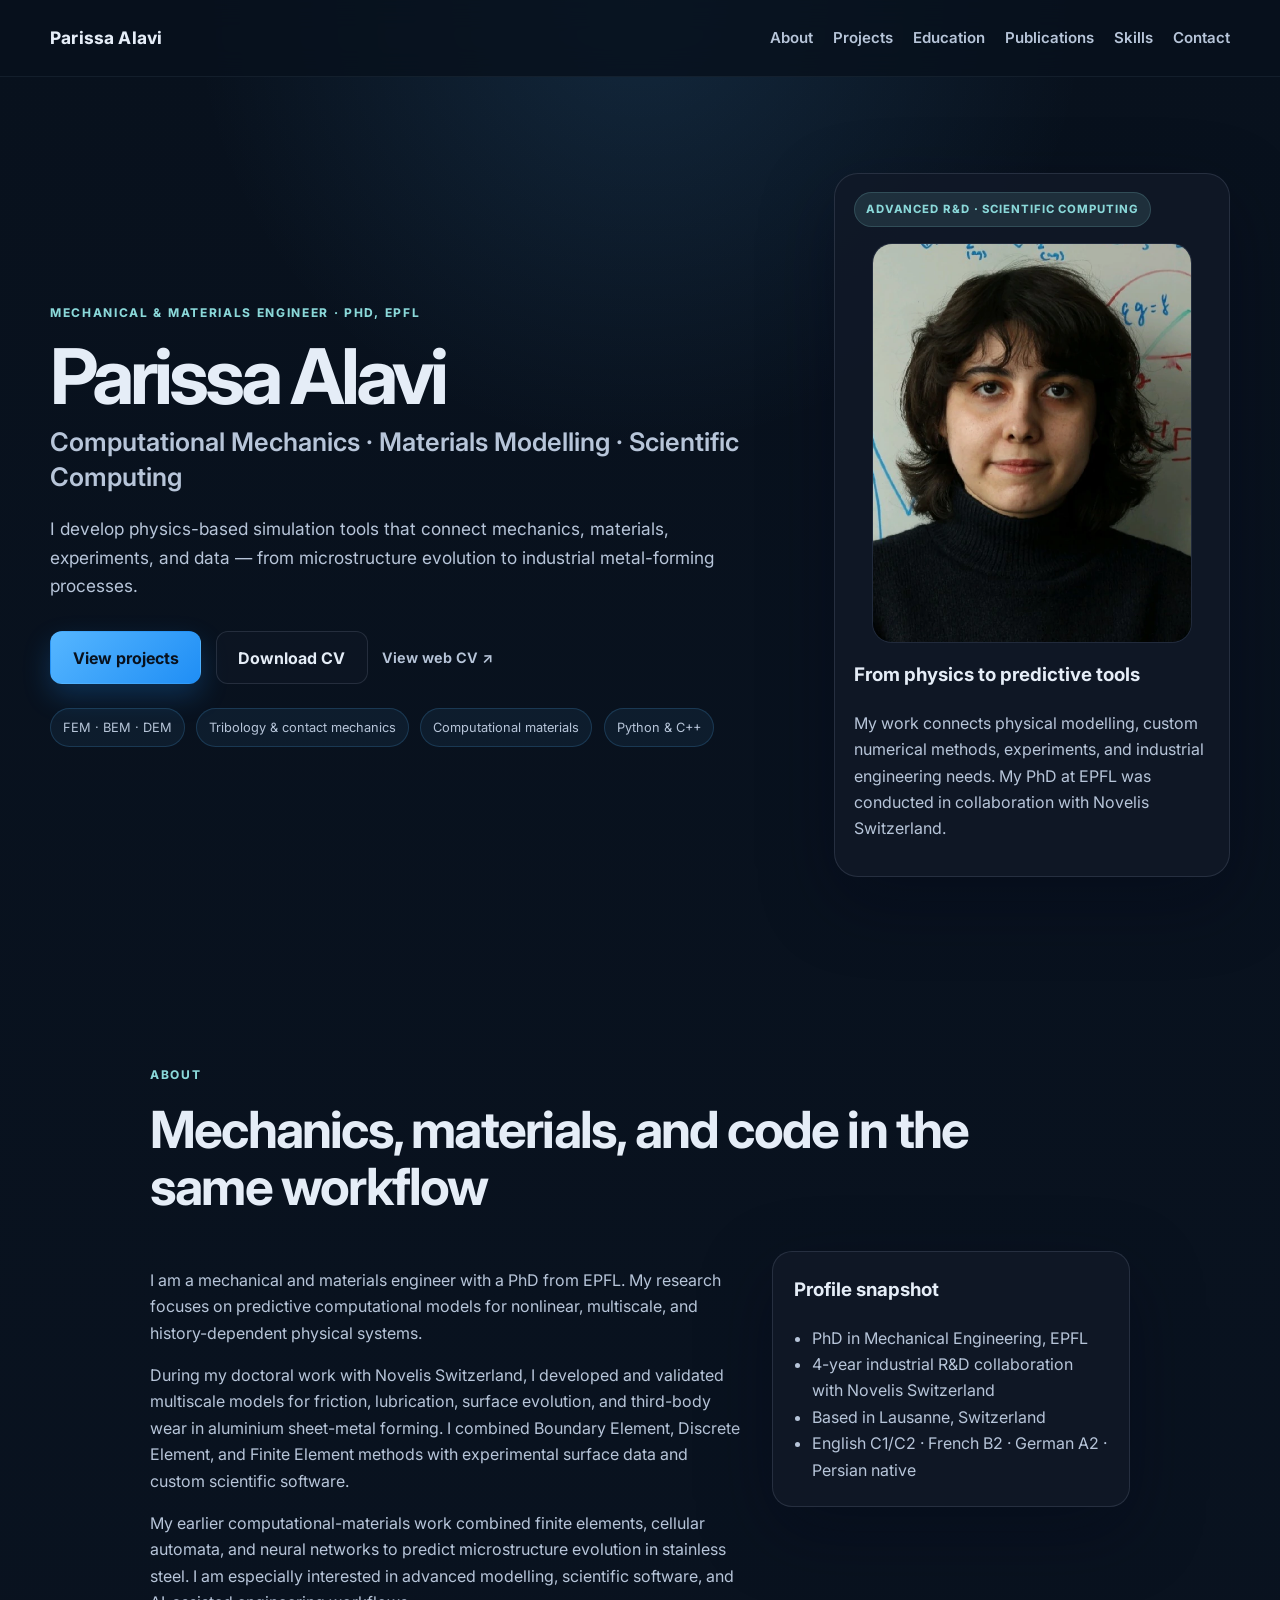
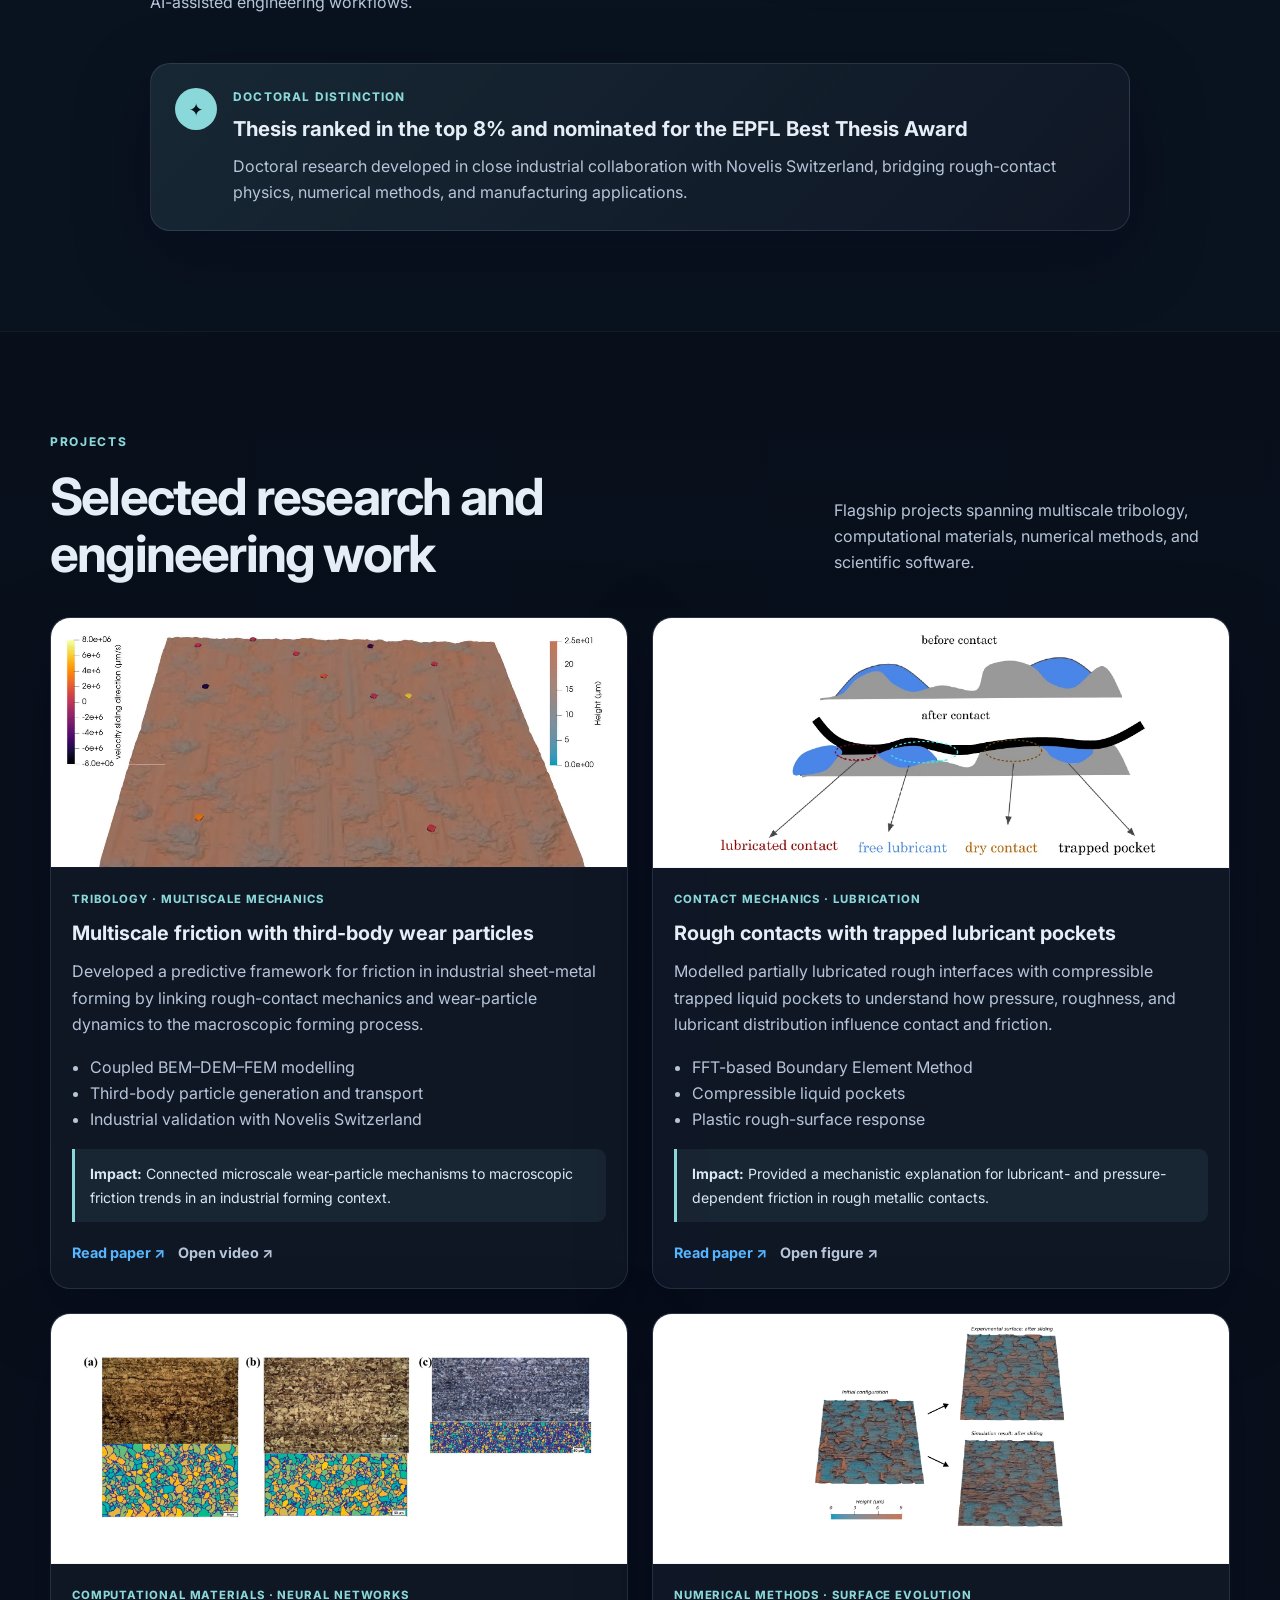
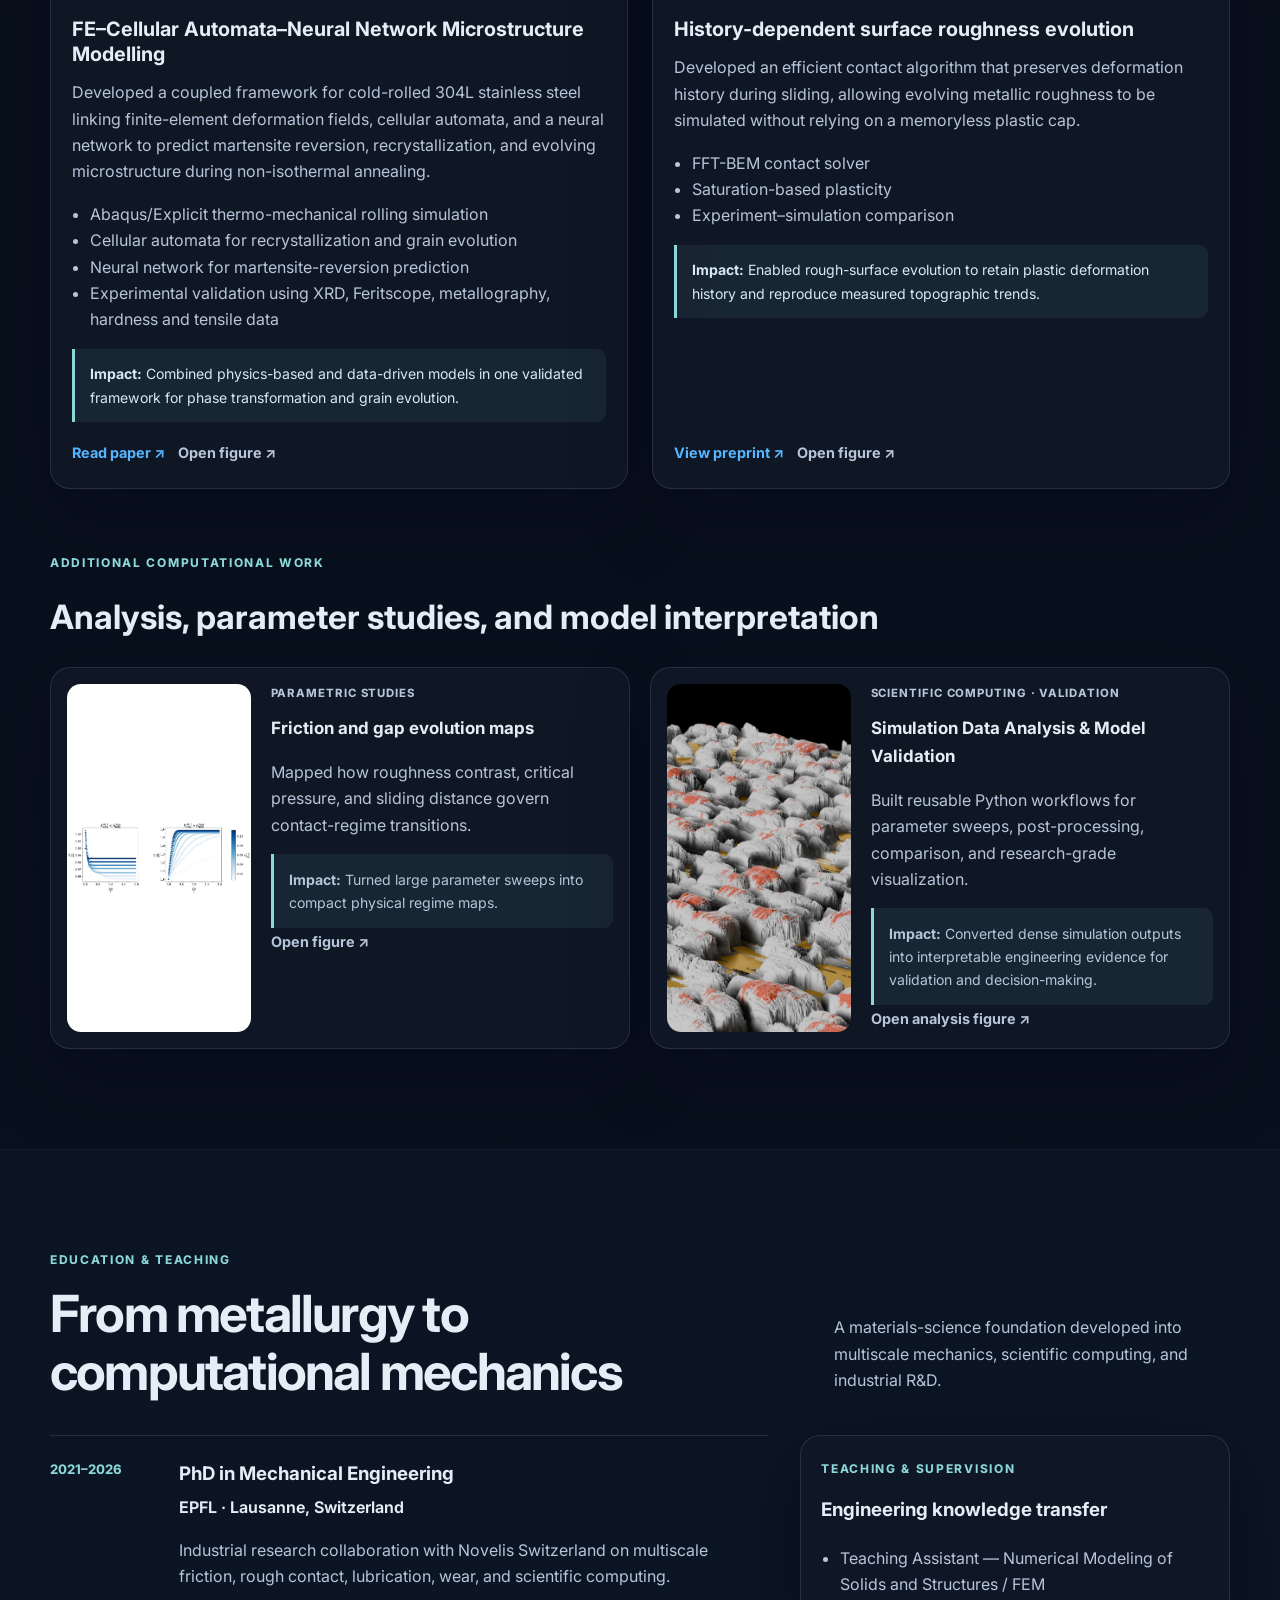
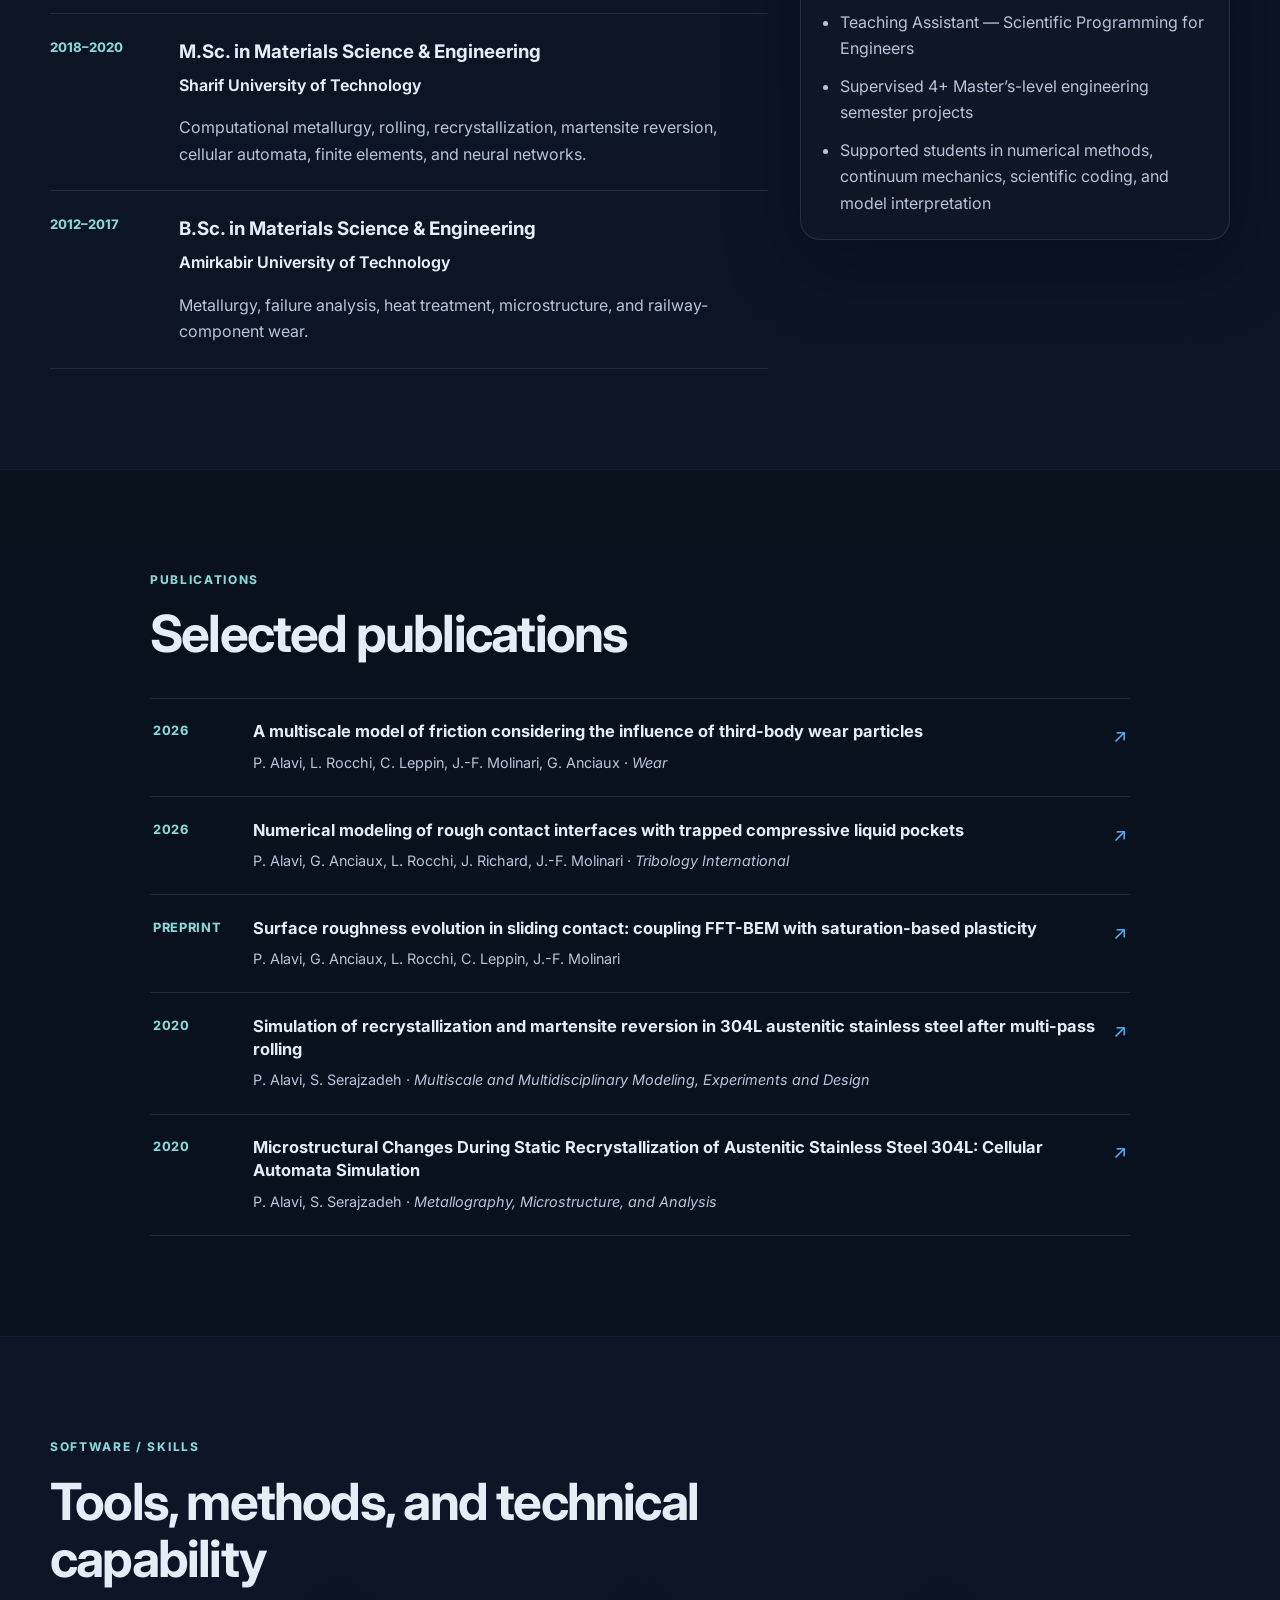
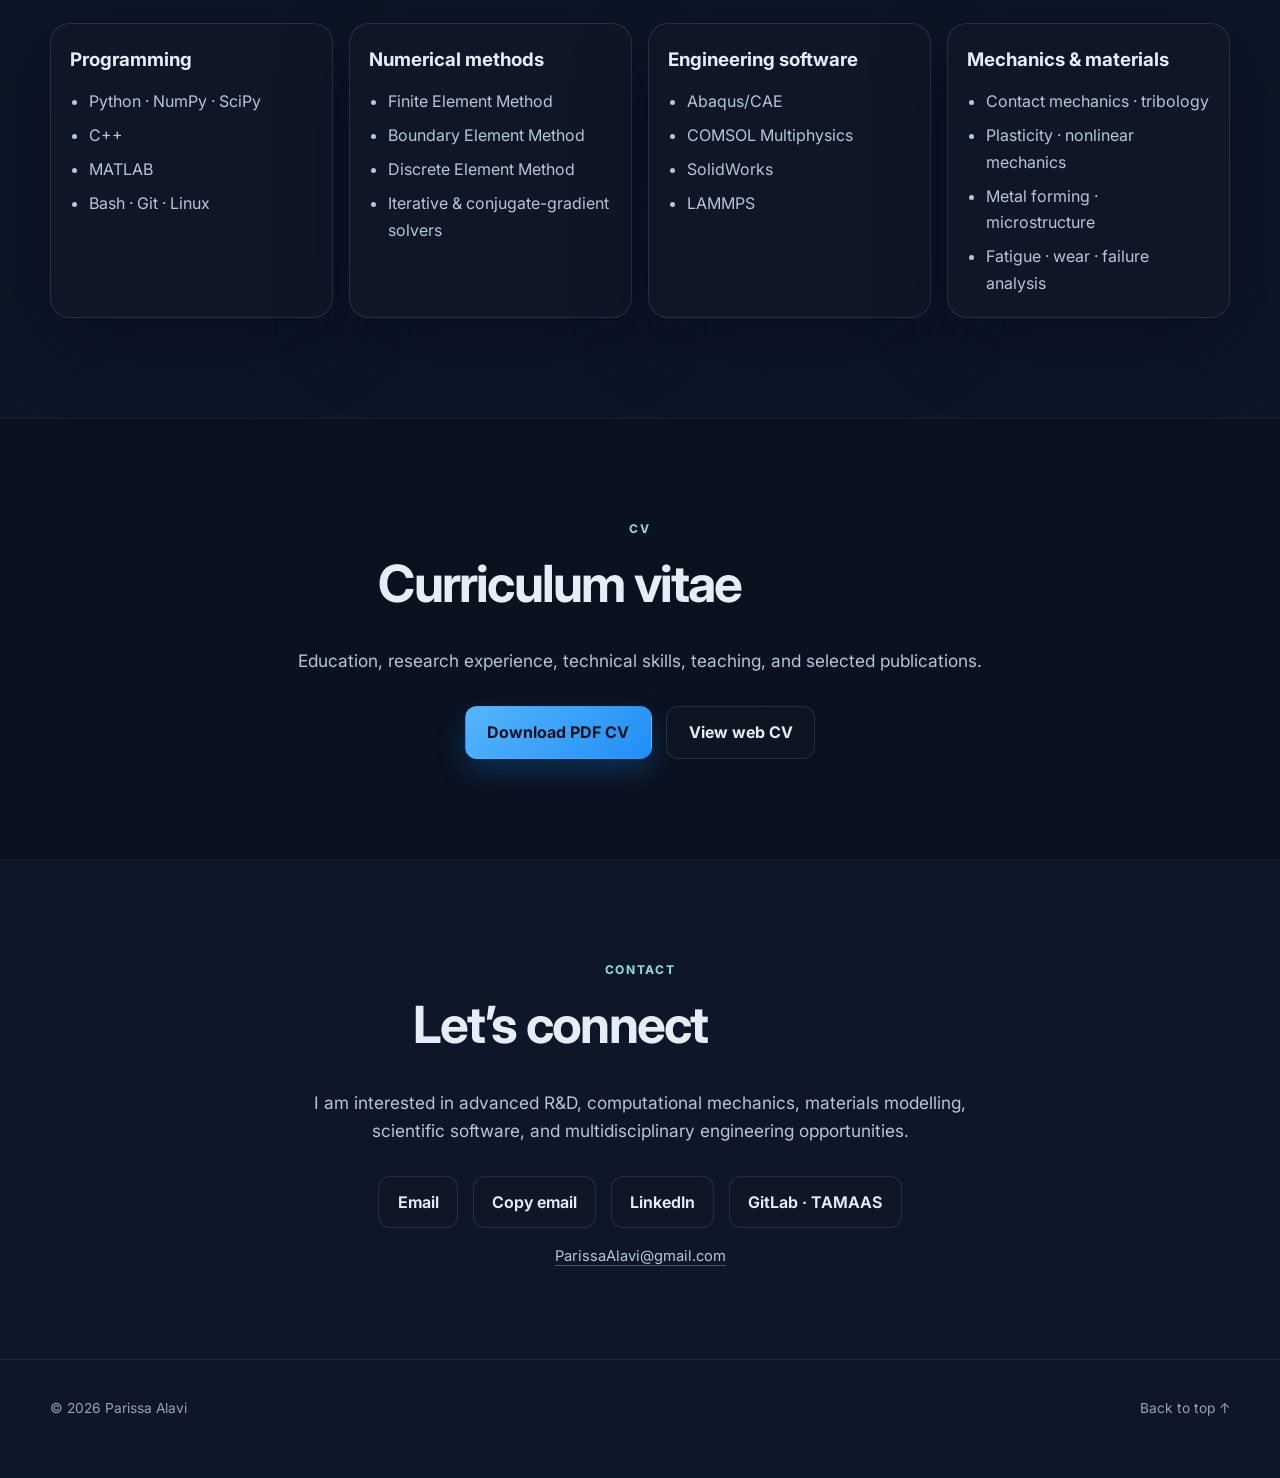
==== index.html @ da23811b "Fix email and update GitLab link" ====
<!DOCTYPE html>
<html lang="en">
  <head>
    <meta charset="UTF-8" />
    <meta name="viewport" content="width=device-width, initial-scale=1.0" />

    <title>Parissa Alavi, PhD | Computational Mechanics & Materials</title>
    <meta
      name="description"
      content="Parissa Alavi, PhD — computational mechanics, materials modelling, tribology, scientific computing, and physics-based R&D."
    />
    <meta name="theme-color" content="#08111d" />
    <link rel="canonical" href="https://parissa-alavi.github.io/" />

    <meta property="og:type" content="website" />
    <meta property="og:title" content="Parissa Alavi, PhD | Computational Mechanics & Materials" />
    <meta
      property="og:description"
      content="Physics-based simulation, multiscale mechanics, computational materials, and scientific software."
    />
    <meta property="og:url" content="https://parissa-alavi.github.io/" />
    <meta property="og:image" content="https://parissa-alavi.github.io/assets/social-preview.jpg" />
    <meta property="og:image:width" content="1200" />
    <meta property="og:image:height" content="630" />
    <meta property="og:image:alt" content="Parissa Alavi, PhD — Computational Mechanics and Materials Modelling" />

    <meta name="twitter:card" content="summary_large_image" />
    <meta name="twitter:title" content="Parissa Alavi, PhD | Computational Mechanics & Materials" />
    <meta
      name="twitter:description"
      content="Physics-based simulation, multiscale mechanics, computational materials, and scientific software."
    />
    <meta name="twitter:image" content="https://parissa-alavi.github.io/assets/social-preview.jpg" />

    <link rel="icon" href="assets/favicon.svg" type="image/svg+xml" />
    <link rel="preconnect" href="https://fonts.googleapis.com" />
    <link rel="preconnect" href="https://fonts.gstatic.com" crossorigin />
    <link
      href="https://fonts.googleapis.com/css2?family=Inter:wght@400;500;600;700;800&display=swap"
      rel="stylesheet"
    />
    <link rel="stylesheet" href="styles.css" />
    <script defer src="script.js"></script>

    <script type="application/ld+json">
    {
      "@context": "https://schema.org",
      "@type": "Person",
      "name": "Parissa Alavi",
      "honorificSuffix": "PhD",
      "url": "https://parissa-alavi.github.io/",
      "sameAs": [
        "https://www.linkedin.com/in/parissa-alavi-0193b795/",
        "https://gitlab.com/parissa_al/tamaas"
      ],
      "jobTitle": "Mechanical & Materials Engineer",
      "alumniOf": {
        "@type": "CollegeOrUniversity",
        "name": "EPFL"
      }
    }
    </script>
  </head>

  <body>
    <a class="skip-link" href="#main-content">Skip to main content</a>

    <header class="site-header">
      <div class="container nav-wrap">
        <a href="#home" class="brand" aria-label="Parissa Alavi homepage">Parissa Alavi</a>

        <button
          class="nav-toggle"
          type="button"
          aria-label="Open navigation"
          aria-expanded="false"
          aria-controls="site-nav"
        >
          <span aria-hidden="true"></span>
          <span aria-hidden="true"></span>
          <span aria-hidden="true"></span>
        </button>

        <nav class="site-nav" id="site-nav" aria-label="Main navigation">
          <a href="#about">About</a>
          <a href="#projects">Projects</a>
          <a href="#experience">Education</a>
          <a href="#publications">Publications</a>
          <a href="#skills">Skills</a>
          <a href="#contact">Contact</a>
        </nav>
      </div>
    </header>

    <main id="main-content">
      <section id="home" class="hero">
        <div class="container hero-grid">
          <div class="hero-copy">
            <p class="eyebrow">Mechanical & Materials Engineer · PhD, EPFL</p>
            <h1>Parissa Alavi</h1>
            <h2>Computational Mechanics · Materials Modelling · Scientific Computing</h2>
            <p class="lead">
              I develop physics-based simulation tools that connect mechanics, materials, experiments,
              and data — from microstructure evolution to industrial metal-forming processes.
            </p>

            <div class="cta-group">
              <a class="button primary" href="#projects">View projects</a>
              <a class="button secondary" href="assets/Parissa_Alavi_CV.pdf" download>Download CV</a>
              <a class="text-action" href="cv.html">View web CV <span aria-hidden="true">↗</span></a>
            </div>

            <ul class="mini-meta" aria-label="Research focus areas">
              <li>FEM · BEM · DEM</li>
              <li>Tribology & contact mechanics</li>
              <li>Computational materials</li>
              <li>Python & C++</li>
            </ul>
          </div>

          <aside class="hero-card" aria-label="Professional profile summary">
            <div class="profile-badge">Advanced R&D · Scientific Computing</div>
            <div class="portrait-frame">
              <img
                src="assets/parissa-portrait.webp"
                alt="Parissa Alavi"
                width="320"
                height="400"
                fetchpriority="high"
              />
            </div>
            <div class="card-content">
              <h3>From physics to predictive tools</h3>
              <p>
                My work connects physical modelling, custom numerical methods, experiments,
                and industrial engineering needs. My PhD at EPFL was conducted in collaboration
                with Novelis Switzerland.
              </p>
            </div>
          </aside>
        </div>
      </section>

      <section id="about" class="section">
        <div class="container narrow">
          <div class="section-heading">
            <p class="eyebrow">About</p>
            <h2>Mechanics, materials, and code in the same workflow</h2>
          </div>

          <div class="about-grid">
            <div class="about-copy">
              <p>
                I am a mechanical and materials engineer with a PhD from EPFL. My research focuses on
                predictive computational models for nonlinear, multiscale, and history-dependent physical systems.
              </p>
              <p>
                During my doctoral work with Novelis Switzerland, I developed and validated multiscale
                models for friction, lubrication, surface evolution, and third-body wear in aluminium
                sheet-metal forming. I combined Boundary Element, Discrete Element, and Finite Element
                methods with experimental surface data and custom scientific software.
              </p>
              <p>
                My earlier computational-materials work combined finite elements, cellular automata,
                and neural networks to predict microstructure evolution in stainless steel. I am especially
                interested in advanced modelling, scientific software, and AI-assisted engineering workflows.
              </p>
            </div>

            <aside class="info-panel">
              <h3>Profile snapshot</h3>
              <ul>
                <li>PhD in Mechanical Engineering, EPFL</li>
                <li>4-year industrial R&D collaboration with Novelis Switzerland</li>
                <li>Based in Lausanne, Switzerland</li>
                <li>English C1/C2 · French B2 · German A2 · Persian native</li>
              </ul>
            </aside>
          </div>

          <div class="achievement-card" aria-label="Doctoral thesis distinction">
            <div class="achievement-icon" aria-hidden="true">✦</div>
            <div>
              <p class="achievement-kicker">Doctoral distinction</p>
              <h3>Thesis ranked in the top 8% and nominated for the EPFL Best Thesis Award</h3>
              <p>
                Doctoral research developed in close industrial collaboration with Novelis Switzerland,
                bridging rough-contact physics, numerical methods, and manufacturing applications.
              </p>
            </div>
          </div>
        </div>
      </section>

      <section id="projects" class="section alt">
        <div class="container">
          <div class="section-heading section-heading-wide">
            <div>
              <p class="eyebrow">Projects</p>
              <h2>Selected research and engineering work</h2>
            </div>
            <p>
              Flagship projects spanning multiscale tribology, computational materials,
              numerical methods, and scientific software.
            </p>
          </div>

          <div class="project-grid">
            <article class="project-card">
              <div class="project-figure figure-video">
                <video
                  class="project-video"
                  autoplay
                  muted
                  loop
                  playsinline
                  controls
                  preload="metadata"
                  poster="assets/wear_particles_poster.webp"
                  aria-label="Third-body wear-particle simulation over a rough surface"
                >
                  <source src="assets/wear_particles_simulation.webm" type="video/webm" />
                  <source src="assets/wear_particles_simulation.mp4" type="video/mp4" />
                  Your browser does not support embedded video.
                </video>
              </div>
              <div class="project-body">
                <div class="project-tag">Tribology · Multiscale Mechanics</div>
                <h3>Multiscale friction with third-body wear particles</h3>
                <p>
                  Developed a predictive framework for friction in industrial sheet-metal forming by
                  linking rough-contact mechanics and wear-particle dynamics to the macroscopic forming process.
                </p>
                <ul>
                  <li>Coupled BEM–DEM–FEM modelling</li>
                  <li>Third-body particle generation and transport</li>
                  <li>Industrial validation with Novelis Switzerland</li>
                </ul>
                <p class="impact"><strong>Impact:</strong> Connected microscale wear-particle mechanisms to macroscopic friction trends in an industrial forming context.</p>
                <div class="project-actions">
                  <a class="project-link" href="https://doi.org/10.1016/j.wear.2026.206719" target="_blank" rel="noopener noreferrer">Read paper <span aria-hidden="true">↗</span></a>
                  <a class="project-link subtle" href="assets/wear_particles_simulation.mp4" target="_blank" rel="noopener noreferrer">Open video <span aria-hidden="true">↗</span></a>
                </div>
              </div>
            </article>

            <article class="project-card">
              <div class="project-figure figure-light">
                <img
                  src="assets/contact_types.webp"
                  alt="Schematic of lubricated contact, free lubricant, dry contact, and trapped lubricant pockets"
                  loading="lazy"
                />
              </div>
              <div class="project-body">
                <div class="project-tag">Contact Mechanics · Lubrication</div>
                <h3>Rough contacts with trapped lubricant pockets</h3>
                <p>
                  Modelled partially lubricated rough interfaces with compressible trapped liquid pockets
                  to understand how pressure, roughness, and lubricant distribution influence contact and friction.
                </p>
                <ul>
                  <li>FFT-based Boundary Element Method</li>
                  <li>Compressible liquid pockets</li>
                  <li>Plastic rough-surface response</li>
                </ul>
                <p class="impact"><strong>Impact:</strong> Provided a mechanistic explanation for lubricant- and pressure-dependent friction in rough metallic contacts.</p>
                <div class="project-actions">
                  <a class="project-link" href="https://doi.org/10.1016/j.triboint.2025.111142" target="_blank" rel="noopener noreferrer">Read paper <span aria-hidden="true">↗</span></a>
                  <a class="project-link subtle" href="assets/Contact_types_kinematic.pdf" target="_blank" rel="noopener noreferrer">Open figure <span aria-hidden="true">↗</span></a>
                </div>
              </div>
            </article>

            <article class="project-card">
              <div class="project-figure figure-light microstructure-figure">
                <img
                  src="assets/microstructure_modeling.webp"
                  alt="Predicted and experimental 304L stainless-steel microstructures after annealing for different rolling conditions"
                  loading="lazy"
                />
              </div>
              <div class="project-body">
                <div class="project-tag">Computational Materials · Neural Networks</div>
                <h3>FE–Cellular Automata–Neural Network Microstructure Modelling</h3>
                <p>
                  Developed a coupled framework for cold-rolled 304L stainless steel linking finite-element
                  deformation fields, cellular automata, and a neural network to predict martensite reversion,
                  recrystallization, and evolving microstructure during non-isothermal annealing.
                </p>
                <ul>
                  <li>Abaqus/Explicit thermo-mechanical rolling simulation</li>
                  <li>Cellular automata for recrystallization and grain evolution</li>
                  <li>Neural network for martensite-reversion prediction</li>
                  <li>Experimental validation using XRD, Feritscope, metallography, hardness and tensile data</li>
                </ul>
                <p class="impact"><strong>Impact:</strong> Combined physics-based and data-driven models in one validated framework for phase transformation and grain evolution.</p>
                <div class="project-actions">
                  <a class="project-link" href="https://doi.org/10.1007/s41939-020-00072-4" target="_blank" rel="noopener noreferrer">Read paper <span aria-hidden="true">↗</span></a>
                  <a class="project-link subtle" href="assets/microstructure_modeling.webp" target="_blank" rel="noopener noreferrer">Open figure <span aria-hidden="true">↗</span></a>
                </div>
              </div>
            </article>

            <article class="project-card">
              <div class="project-figure figure-light">
                <img
                  src="assets/experimental_vs_simulation_surface.webp"
                  alt="Initial rough surface compared with experimental and simulated surfaces after sliding"
                  loading="lazy"
                />
              </div>
              <div class="project-body">
                <div class="project-tag">Numerical Methods · Surface Evolution</div>
                <h3>History-dependent surface roughness evolution</h3>
                <p>
                  Developed an efficient contact algorithm that preserves deformation history during sliding,
                  allowing evolving metallic roughness to be simulated without relying on a memoryless plastic cap.
                </p>
                <ul>
                  <li>FFT-BEM contact solver</li>
                  <li>Saturation-based plasticity</li>
                  <li>Experiment–simulation comparison</li>
                </ul>
                <p class="impact"><strong>Impact:</strong> Enabled rough-surface evolution to retain plastic deformation history and reproduce measured topographic trends.</p>
                <div class="project-actions">
                  <a class="project-link" href="https://papers.ssrn.com/sol3/papers.cfm?abstract_id=5761260" target="_blank" rel="noopener noreferrer">View preprint <span aria-hidden="true">↗</span></a>
                  <a class="project-link subtle" href="assets/comparision_exp_surf.pdf" target="_blank" rel="noopener noreferrer">Open figure <span aria-hidden="true">↗</span></a>
                </div>
              </div>
            </article>
          </div>

          <div class="additional-work">
            <div class="additional-heading">
              <p class="eyebrow">Additional computational work</p>
              <h3>Analysis, parameter studies, and model interpretation</h3>
            </div>

            <div class="compact-project-grid">
              <article class="compact-project">
                <div class="compact-media figure-light">
                  <img
                    src="assets/gap_mu_ke_evolution.webp"
                    alt="Normalized friction evolution under different pressure and roughness conditions"
                    loading="lazy"
                  />
                </div>
                <div>
                  <p class="project-tag">Parametric Studies</p>
                  <h4>Friction and gap evolution maps</h4>
                  <p>Mapped how roughness contrast, critical pressure, and sliding distance govern contact-regime transitions.</p>
                  <p class="impact"><strong>Impact:</strong> Turned large parameter sweeps into compact physical regime maps.</p>
                  <a class="project-link subtle" href="assets/Gap_muKE_evolution_ratio_colorbar.pdf" target="_blank" rel="noopener noreferrer">Open figure <span aria-hidden="true">↗</span></a>
                </div>
              </article>

              <article class="compact-project">
                <div class="compact-media quantitative-media">
                  <img
                    src="assets/surface_contact_3d.webp"
                    alt="Three-dimensional rough-surface contact visualization used for simulation analysis"
                    loading="lazy"
                  />
                </div>
                <div>
                  <p class="project-tag">Scientific Computing · Validation</p>
                  <h4>Simulation Data Analysis & Model Validation</h4>
                  <p>Built reusable Python workflows for parameter sweeps, post-processing, comparison, and research-grade visualization.</p>
                  <p class="impact"><strong>Impact:</strong> Converted dense simulation outputs into interpretable engineering evidence for validation and decision-making.</p>
                  <a class="project-link subtle" href="assets/comp_Def_evolution_logmapped_colorbar.pdf" target="_blank" rel="noopener noreferrer">Open analysis figure <span aria-hidden="true">↗</span></a>
                </div>
              </article>
            </div>
          </div>
        </div>
      </section>

      <section id="experience" class="section">
        <div class="container">
          <div class="section-heading section-heading-wide">
            <div>
              <p class="eyebrow">Education & teaching</p>
              <h2>From metallurgy to computational mechanics</h2>
            </div>
            <p>
              A materials-science foundation developed into multiscale mechanics,
              scientific computing, and industrial R&D.
            </p>
          </div>

          <div class="experience-grid">
            <div class="timeline" aria-label="Education timeline">
              <article class="timeline-item">
                <span class="timeline-date">2021–2026</span>
                <div>
                  <h3>PhD in Mechanical Engineering</h3>
                  <p class="timeline-place">EPFL · Lausanne, Switzerland</p>
                  <p>Industrial research collaboration with Novelis Switzerland on multiscale friction, rough contact, lubrication, wear, and scientific computing.</p>
                </div>
              </article>

              <article class="timeline-item">
                <span class="timeline-date">2018–2020</span>
                <div>
                  <h3>M.Sc. in Materials Science & Engineering</h3>
                  <p class="timeline-place">Sharif University of Technology</p>
                  <p>Computational metallurgy, rolling, recrystallization, martensite reversion, cellular automata, finite elements, and neural networks.</p>
                </div>
              </article>

              <article class="timeline-item">
                <span class="timeline-date">2012–2017</span>
                <div>
                  <h3>B.Sc. in Materials Science & Engineering</h3>
                  <p class="timeline-place">Amirkabir University of Technology</p>
                  <p>Metallurgy, failure analysis, heat treatment, microstructure, and railway-component wear.</p>
                </div>
              </article>
            </div>

            <aside class="teaching-panel">
              <p class="eyebrow">Teaching & supervision</p>
              <h3>Engineering knowledge transfer</h3>
              <ul>
                <li>Teaching Assistant — Numerical Modeling of Solids and Structures / FEM</li>
                <li>Teaching Assistant — Scientific Programming for Engineers</li>
                <li>Supervised 4+ Master’s-level engineering semester projects</li>
                <li>Supported students in numerical methods, continuum mechanics, scientific coding, and model interpretation</li>
              </ul>
            </aside>
          </div>
        </div>
      </section>

      <section id="publications" class="section alt">
        <div class="container narrow">
          <div class="section-heading">
            <p class="eyebrow">Publications</p>
            <h2>Selected publications</h2>
          </div>

          <div class="publication-list">
            <a class="publication-item" href="https://doi.org/10.1016/j.wear.2026.206719" target="_blank" rel="noopener noreferrer">
              <span class="year">2026</span>
              <div>
                <h3>A multiscale model of friction considering the influence of third-body wear particles</h3>
                <p>P. Alavi, L. Rocchi, C. Leppin, J.-F. Molinari, G. Anciaux · <em>Wear</em></p>
              </div>
              <span class="pub-arrow" aria-hidden="true">↗</span>
            </a>

            <a class="publication-item" href="https://doi.org/10.1016/j.triboint.2025.111142" target="_blank" rel="noopener noreferrer">
              <span class="year">2026</span>
              <div>
                <h3>Numerical modeling of rough contact interfaces with trapped compressive liquid pockets</h3>
                <p>P. Alavi, G. Anciaux, L. Rocchi, J. Richard, J.-F. Molinari · <em>Tribology International</em></p>
              </div>
              <span class="pub-arrow" aria-hidden="true">↗</span>
            </a>

            <a class="publication-item" href="https://papers.ssrn.com/sol3/papers.cfm?abstract_id=5761260" target="_blank" rel="noopener noreferrer">
              <span class="year">Preprint</span>
              <div>
                <h3>Surface roughness evolution in sliding contact: coupling FFT-BEM with saturation-based plasticity</h3>
                <p>P. Alavi, G. Anciaux, L. Rocchi, C. Leppin, J.-F. Molinari</p>
              </div>
              <span class="pub-arrow" aria-hidden="true">↗</span>
            </a>

            <a class="publication-item" href="https://doi.org/10.1007/s41939-020-00072-4" target="_blank" rel="noopener noreferrer">
              <span class="year">2020</span>
              <div>
                <h3>Simulation of recrystallization and martensite reversion in 304L austenitic stainless steel after multi-pass rolling</h3>
                <p>P. Alavi, S. Serajzadeh · <em>Multiscale and Multidisciplinary Modeling, Experiments and Design</em></p>
              </div>
              <span class="pub-arrow" aria-hidden="true">↗</span>
            </a>

            <a class="publication-item" href="https://doi.org/10.1007/s13632-020-00623-8" target="_blank" rel="noopener noreferrer">
              <span class="year">2020</span>
              <div>
                <h3>Microstructural Changes During Static Recrystallization of Austenitic Stainless Steel 304L: Cellular Automata Simulation</h3>
                <p>P. Alavi, S. Serajzadeh · <em>Metallography, Microstructure, and Analysis</em></p>
              </div>
              <span class="pub-arrow" aria-hidden="true">↗</span>
            </a>
          </div>
        </div>
      </section>

      <section id="skills" class="section">
        <div class="container">
          <div class="section-heading">
            <p class="eyebrow">Software / Skills</p>
            <h2>Tools, methods, and technical capability</h2>
          </div>

          <div class="skills-grid">
            <article class="skill-panel">
              <h3>Programming</h3>
              <ul>
                <li>Python · NumPy · SciPy</li>
                <li>C++</li>
                <li>MATLAB</li>
                <li>Bash · Git · Linux</li>
              </ul>
            </article>

            <article class="skill-panel">
              <h3>Numerical methods</h3>
              <ul>
                <li>Finite Element Method</li>
                <li>Boundary Element Method</li>
                <li>Discrete Element Method</li>
                <li>Iterative & conjugate-gradient solvers</li>
              </ul>
            </article>

            <article class="skill-panel">
              <h3>Engineering software</h3>
              <ul>
                <li>Abaqus/CAE</li>
                <li>COMSOL Multiphysics</li>
                <li>SolidWorks</li>
                <li>LAMMPS</li>
              </ul>
            </article>

            <article class="skill-panel">
              <h3>Mechanics & materials</h3>
              <ul>
                <li>Contact mechanics · tribology</li>
                <li>Plasticity · nonlinear mechanics</li>
                <li>Metal forming · microstructure</li>
                <li>Fatigue · wear · failure analysis</li>
              </ul>
            </article>
          </div>
        </div>
      </section>

      <section id="cv" class="section cv-section-home alt">
        <div class="container narrow center">
          <div class="section-heading">
            <p class="eyebrow">CV</p>
            <h2>Curriculum vitae</h2>
          </div>
          <p class="lead centered-lead">
            Education, research experience, technical skills, teaching, and selected publications.
          </p>
          <div class="cv-actions">
            <a class="button primary" href="assets/Parissa_Alavi_CV.pdf" download>Download PDF CV</a>
            <a class="button secondary" href="cv.html" target="_blank" rel="noopener noreferrer">View web CV</a>
          </div>
        </div>
      </section>

      <section id="contact" class="section contact-block">
        <div class="container narrow center">
          <div class="section-heading">
            <p class="eyebrow">Contact</p>
            <h2>Let’s connect</h2>
          </div>
          <p class="lead centered-lead">
            I am interested in advanced R&D, computational mechanics, materials modelling,
            scientific software, and multidisciplinary engineering opportunities.
          </p>
          <div class="contact-links">
            <a
              href="https://mail.google.com/mail/?view=cm&fs=1&to=ParissaAlavi@gmail.com"
              target="_blank"
              rel="noopener noreferrer"
              aria-label="Compose an email to Parissa Alavi in Gmail"
            >Email</a>
            <button
              class="contact-link-button"
              id="copy-email"
              type="button"
              data-email="ParissaAlavi@gmail.com"
            >Copy email</button>
            <a href="https://www.linkedin.com/in/parissa-alavi-0193b795/" target="_blank" rel="noopener noreferrer">LinkedIn</a>
            <a href="https://gitlab.com/parissa_al/tamaas" target="_blank" rel="noopener noreferrer">GitLab · TAMAAS</a>
          </div>
          <p class="contact-email-text">
            <a href="https://mail.google.com/mail/?view=cm&fs=1&to=ParissaAlavi@gmail.com" target="_blank" rel="noopener noreferrer">ParissaAlavi@gmail.com</a>
          </p>
        </div>
      </section>
    </main>

    <footer class="site-footer">
      <div class="container footer-wrap">
        <p>© <span id="year"></span> Parissa Alavi</p>
        <a href="#home">Back to top <span aria-hidden="true">↑</span></a>
      </div>
    </footer>
  </body>
</html>
---- styles.css ----
:root {
  --bg: #08111d;
  --bg-soft: #0d1728;
  --panel: #0f172a;
  --panel-2: #111c30;
  --card: rgba(17, 24, 39, 0.88);
  --card-border: rgba(148, 163, 184, 0.18);
  --text: #e5edf7;
  --muted: #b7c5d9;
  --subtle: #94a3b8;
  --primary: #56b6ff;
  --primary-strong: #1f8ef5;
  --accent: #8ad8d9;
  --accent-soft: rgba(138, 216, 217, 0.12);
  --shadow: 0 24px 72px rgba(2, 6, 23, 0.34);
  --radius: 20px;
  --container: min(1180px, calc(100% - 32px));
}

*,
*::before,
*::after {
  box-sizing: border-box;
}

html {
  scroll-behavior: smooth;
  scroll-padding-top: 92px;
}

body {
  margin: 0;
  font-family: "Inter", system-ui, -apple-system, BlinkMacSystemFont, "Segoe UI", sans-serif;
  line-height: 1.65;
  color: var(--text);
  background:
    radial-gradient(circle at 50% 0%, rgba(86, 182, 255, 0.14), transparent 28rem),
    linear-gradient(180deg, var(--bg) 0%, var(--bg-soft) 100%);
  -webkit-font-smoothing: antialiased;
  text-rendering: optimizeLegibility;
}

body.nav-open {
  overflow: hidden;
}

a {
  color: inherit;
  text-decoration: none;
}

img,
video {
  max-width: 100%;
}

button,
a {
  -webkit-tap-highlight-color: transparent;
}

:focus-visible {
  outline: 3px solid var(--accent);
  outline-offset: 4px;
  border-radius: 4px;
}

::selection {
  color: #08111d;
  background: var(--accent);
}

.container {
  width: var(--container);
  margin-inline: auto;
}

.narrow {
  max-width: 980px;
}

.center {
  text-align: center;
}

.skip-link {
  position: fixed;
  top: 12px;
  left: 12px;
  z-index: 9999;
  padding: 10px 14px;
  color: #08111d;
  background: var(--accent);
  border-radius: 10px;
  font-weight: 700;
  transform: translateY(-150%);
  transition: transform 0.18s ease;
}

.skip-link:focus {
  transform: translateY(0);
}

.site-header {
  position: sticky;
  top: 0;
  z-index: 1000;
  border-bottom: 1px solid rgba(148, 163, 184, 0.09);
  background: rgba(8, 17, 29, 0.84);
  backdrop-filter: blur(14px);
}

.nav-wrap {
  display: flex;
  min-height: 76px;
  align-items: center;
  justify-content: space-between;
  gap: 28px;
}

.brand {
  font-size: 1.08rem;
  font-weight: 750;
  letter-spacing: 0.01em;
}

.site-nav {
  display: flex;
  align-items: center;
  gap: 1.25rem;
}

.site-nav a {
  color: var(--muted);
  font-size: 0.94rem;
  font-weight: 600;
  transition: color 0.2s ease;
}

.site-nav a:hover {
  color: var(--text);
}

.nav-toggle {
  display: none;
  width: 44px;
  height: 44px;
  padding: 10px;
  border: 0;
  background: transparent;
  cursor: pointer;
}

.nav-toggle span {
  display: block;
  width: 24px;
  height: 2px;
  margin: 5px auto;
  background: var(--text);
  border-radius: 2px;
  transition: transform 0.2s ease, opacity 0.2s ease;
}

.hero {
  padding: 96px 0 88px;
}

.hero-grid {
  display: grid;
  grid-template-columns: minmax(0, 1.35fr) minmax(320px, 0.75fr);
  gap: clamp(34px, 6vw, 72px);
  align-items: center;
}

.eyebrow {
  margin: 0 0 1rem;
  color: var(--accent);
  font-size: 0.75rem;
  font-weight: 750;
  letter-spacing: 0.14em;
  text-transform: uppercase;
}

.hero-copy h1 {
  margin: 0 0 0.7rem;
  font-size: clamp(3rem, 6vw, 5.4rem);
  line-height: 0.98;
  letter-spacing: -0.055em;
}

.hero-copy h2 {
  margin: 0 0 1.3rem;
  max-width: 780px;
  color: var(--muted);
  font-size: clamp(1.15rem, 2vw, 1.85rem);
  line-height: 1.35;
  font-weight: 600;
}

.lead {
  max-width: 66ch;
  margin-bottom: 1.9rem;
  color: var(--muted);
  font-size: 1.08rem;
}

.centered-lead {
  margin-inline: auto;
}

.cta-group,
.cv-actions {
  display: flex;
  flex-wrap: wrap;
  align-items: center;
  gap: 0.9rem;
  margin-bottom: 1.5rem;
}

.button {
  display: inline-flex;
  min-height: 48px;
  align-items: center;
  justify-content: center;
  padding: 0.78rem 1.35rem;
  border: 1px solid transparent;
  border-radius: 12px;
  font-weight: 700;
  transition: transform 0.18s ease, box-shadow 0.18s ease, border-color 0.18s ease, background 0.18s ease;
}

.button:hover {
  transform: translateY(-2px);
}

.button.primary {
  color: #08111d;
  background: linear-gradient(135deg, var(--primary), var(--primary-strong));
  box-shadow: 0 12px 28px rgba(31, 142, 245, 0.24);
}

.button.secondary {
  color: var(--text);
  background: rgba(17, 24, 39, 0.5);
  border-color: var(--card-border);
}

.text-action {
  color: var(--muted);
  font-size: 0.9rem;
  font-weight: 650;
}

.text-action:hover {
  color: var(--text);
}

.mini-meta {
  display: flex;
  flex-wrap: wrap;
  gap: 0.7rem;
  margin: 0;
  padding: 0;
  list-style: none;
}

.mini-meta li {
  padding: 0.48rem 0.75rem;
  color: var(--muted);
  background: rgba(86, 182, 255, 0.07);
  border: 1px solid rgba(86, 182, 255, 0.18);
  border-radius: 999px;
  font-size: 0.8rem;
}

.hero-card,
.info-panel,
.teaching-panel,
.skill-panel,
.project-card,
.compact-project,
.achievement-card {
  background: var(--card);
  border: 1px solid var(--card-border);
  box-shadow: var(--shadow);
}

.hero-card {
  padding: 1.15rem;
  border-radius: 24px;
}

.profile-badge {
  display: inline-flex;
  margin-bottom: 1rem;
  padding: 0.42rem 0.7rem;
  color: var(--accent);
  background: var(--accent-soft);
  border: 1px solid rgba(138, 216, 217, 0.18);
  border-radius: 999px;
  font-size: 0.71rem;
  font-weight: 750;
  letter-spacing: 0.08em;
  text-transform: uppercase;
}

.portrait-frame {
  width: min(100%, 320px);
  aspect-ratio: 4 / 5;
  margin: 0 auto 1.1rem;
  overflow: hidden;
  background: #0b1322;
  border: 1px solid rgba(148, 163, 184, 0.16);
  border-radius: 20px;
}

.portrait-frame img {
  display: block;
  width: 100%;
  height: 100%;
  object-fit: cover;
}

.card-content h3,
.skill-panel h3,
.info-panel h3,
.teaching-panel h3,
.timeline-item h3 {
  margin-top: 0;
}

.card-content p,
.about-copy p,
.info-panel li,
.teaching-panel li,
.timeline-item p,
.skill-panel li,
.compact-project p {
  color: var(--muted);
}

.section {
  padding: 100px 0;
}

.section.alt {
  background: rgba(8, 14, 25, 0.54);
  border-top: 1px solid rgba(148, 163, 184, 0.08);
  border-bottom: 1px solid rgba(148, 163, 184, 0.08);
}

.section-heading {
  margin-bottom: 2.2rem;
}

.section-heading h2 {
  max-width: 820px;
  margin: 0;
  font-size: clamp(2rem, 4vw, 3.2rem);
  line-height: 1.12;
  letter-spacing: -0.035em;
}

.section-heading-wide {
  display: grid;
  grid-template-columns: minmax(0, 1.3fr) minmax(260px, 0.7fr);
  gap: 48px;
  align-items: end;
}

.section-heading-wide > p {
  margin: 0 0 0.4rem;
  color: var(--muted);
}

.about-grid {
  display: grid;
  grid-template-columns: 1.25fr 0.75fr;
  gap: 1.6rem;
  align-items: start;
}

.info-panel,
.teaching-panel {
  padding: 1.45rem 1.3rem;
  border-radius: var(--radius);
}

.info-panel ul,
.teaching-panel ul,
.skill-panel ul,
.project-body ul {
  margin: 0;
  padding-left: 1.15rem;
}

.achievement-card {
  display: grid;
  grid-template-columns: auto 1fr;
  gap: 1rem;
  align-items: start;
  margin-top: 2rem;
  padding: 1.5rem;
  border-radius: var(--radius);
  background:
    linear-gradient(135deg, rgba(138, 216, 217, 0.11), rgba(17, 24, 39, 0.84));
}

.achievement-icon {
  display: grid;
  width: 42px;
  height: 42px;
  place-items: center;
  color: #08111d;
  background: var(--accent);
  border-radius: 50%;
  font-size: 1.1rem;
}

.achievement-kicker {
  margin: 0 0 0.25rem;
  color: var(--accent);
  font-size: 0.74rem;
  font-weight: 750;
  letter-spacing: 0.1em;
  text-transform: uppercase;
}

.achievement-card h3 {
  margin: 0 0 0.45rem;
  font-size: 1.28rem;
}

.achievement-card p:last-child {
  margin: 0;
  color: var(--muted);
}

.project-grid {
  display: grid;
  grid-template-columns: repeat(2, minmax(0, 1fr));
  gap: 1.5rem;
}

.project-card {
  display: flex;
  min-width: 0;
  overflow: hidden;
  flex-direction: column;
  border-radius: var(--radius);
  transition: transform 0.2s ease, border-color 0.2s ease;
}

.project-card:hover {
  transform: translateY(-3px);
  border-color: rgba(138, 216, 217, 0.32);
}

.project-figure {
  position: relative;
  height: 250px;
  display: flex;
  align-items: center;
  justify-content: center;
  overflow: hidden;
  border-bottom: 1px solid rgba(148, 163, 184, 0.12);
}

.figure-light {
  background: #fff;
}

.figure-video {
  background: #020617;
}

.project-figure img,
.project-figure video {
  display: block;
  width: 100%;
  height: 100%;
}

.project-figure img {
  object-fit: contain;
  padding: 7px;
}

.project-figure video {
  object-fit: cover;
  background: #020617;
}

.microstructure-figure img {
  object-fit: contain;
  padding: 2px;
  transform: scale(0.94);
  transform-origin: center;
}

.project-body {
  display: flex;
  flex: 1;
  flex-direction: column;
  padding: 1.35rem 1.3rem 1.5rem;
}

.project-tag {
  margin: 0 0 0.75rem;
  color: var(--accent);
  font-size: 0.71rem;
  font-weight: 750;
  letter-spacing: 0.08em;
  text-transform: uppercase;
}

.project-body h3 {
  margin: 0 0 0.8rem;
  font-size: 1.24rem;
  line-height: 1.25;
}

.project-body > p:not(.impact) {
  margin-top: 0;
  color: var(--muted);
}

.project-body li {
  color: var(--muted);
}

.impact {
  margin: 1rem 0 0;
  padding: 0.85rem 0.95rem;
  color: #d9e8f6;
  background: rgba(138, 216, 217, 0.07);
  border-left: 3px solid var(--accent);
  border-radius: 0 9px 9px 0;
  font-size: 0.88rem;
}

.project-actions {
  display: flex;
  flex-wrap: wrap;
  gap: 0.85rem;
  margin-top: auto;
  padding-top: 1.15rem;
}

.project-link {
  color: var(--primary);
  font-size: 0.9rem;
  font-weight: 700;
}

.project-link:hover {
  color: #8fd2ff;
}

.project-link.subtle {
  color: var(--muted);
}

.project-link.subtle:hover {
  color: var(--text);
}

.additional-work {
  margin-top: 4rem;
}

.additional-heading {
  margin-bottom: 1.4rem;
}

.additional-heading h3 {
  margin: 0;
  font-size: clamp(1.55rem, 3vw, 2.1rem);
}

.compact-project-grid {
  display: grid;
  grid-template-columns: repeat(2, minmax(0, 1fr));
  gap: 1.25rem;
}

.compact-project {
  display: grid;
  grid-template-columns: minmax(160px, 0.7fr) minmax(0, 1.3fr);
  gap: 1.2rem;
  padding: 1rem;
  border-radius: var(--radius);
}

.compact-media {
  min-height: 220px;
  overflow: hidden;
  border-radius: 14px;
}

.compact-media img {
  width: 100%;
  height: 100%;
  object-fit: contain;
}

.quantitative-media {
  background: #000;
}

.quantitative-media img {
  object-fit: cover;
  transform: scale(1.18);
  transform-origin: center;
}

.compact-project h4 {
  margin: 0 0 0.55rem;
  font-size: 1.06rem;
}

.compact-project .impact {
  margin-top: 0.8rem;
}

.experience-grid {
  display: grid;
  grid-template-columns: minmax(0, 1.25fr) minmax(300px, 0.75fr);
  gap: 2rem;
  align-items: start;
}

.timeline {
  border-top: 1px solid var(--card-border);
}

.timeline-item {
  display: grid;
  grid-template-columns: 110px 1fr;
  gap: 1.2rem;
  padding: 1.45rem 0;
  border-bottom: 1px solid var(--card-border);
}

.timeline-date {
  color: var(--accent);
  font-size: 0.82rem;
  font-weight: 750;
}

.timeline-item h3 {
  margin-bottom: 0.25rem;
}

.timeline-place {
  margin: 0 0 0.45rem;
  color: var(--text) !important;
  font-weight: 650;
}

.timeline-item p:last-child {
  margin-bottom: 0;
}

.teaching-panel {
  position: sticky;
  top: 100px;
}

.teaching-panel ul {
  display: grid;
  gap: 0.7rem;
}

.publication-list {
  border-top: 1px solid var(--card-border);
}

.publication-item {
  display: grid;
  grid-template-columns: 84px minmax(0, 1fr) auto;
  gap: 1rem;
  align-items: start;
  padding: 1.35rem 0.2rem;
  border-bottom: 1px solid var(--card-border);
  transition: padding 0.18s ease, background 0.18s ease;
}

.publication-item:hover {
  padding-inline: 0.8rem;
  background: rgba(255, 255, 255, 0.025);
}

.year {
  color: var(--accent);
  font-size: 0.8rem;
  font-weight: 750;
  letter-spacing: 0.05em;
  text-transform: uppercase;
}

.publication-item h3 {
  margin: 0 0 0.45rem;
  font-size: 1.03rem;
  line-height: 1.4;
}

.publication-item p {
  margin: 0;
  color: var(--muted);
  font-size: 0.9rem;
}

.pub-arrow {
  color: var(--primary);
  font-size: 1.15rem;
}

.skills-grid {
  display: grid;
  grid-template-columns: repeat(4, minmax(0, 1fr));
  gap: 1rem;
}

.skill-panel {
  padding: 1.3rem 1.2rem;
  border-radius: var(--radius);
}

.skill-panel h3 {
  margin-bottom: 0.8rem;
}

.skill-panel ul {
  display: grid;
  gap: 0.48rem;
}

.cv-section-home .cv-actions {
  justify-content: center;
  margin-bottom: 0;
}

.contact-block {
  padding-bottom: 90px;
}

.contact-links {
  display: flex;
  justify-content: center;
  flex-wrap: wrap;
  gap: 0.9rem;
}

.contact-links a {
  display: inline-flex;
  min-height: 52px;
  align-items: center;
  justify-content: center;
  padding: 0.75rem 1.15rem;
  color: var(--text);
  background: var(--card);
  border: 1px solid var(--card-border);
  border-radius: 12px;
  font-weight: 650;
  transition: transform 0.18s ease, border-color 0.18s ease;
}

.contact-links a:hover {
  transform: translateY(-2px);
  border-color: rgba(138, 216, 217, 0.35);
}

.site-footer {
  padding: 24px 0 44px;
  color: var(--subtle);
  border-top: 1px solid rgba(148, 163, 184, 0.1);
}

.footer-wrap {
  display: flex;
  justify-content: space-between;
  align-items: center;
  gap: 1rem;
  font-size: 0.86rem;
}

.footer-wrap a:hover {
  color: var(--text);
}

@media (max-width: 1020px) {
  .skills-grid {
    grid-template-columns: repeat(2, minmax(0, 1fr));
  }

  .compact-project {
    grid-template-columns: 1fr;
  }

  .compact-media {
    height: 230px;
  }
}

@media (max-width: 900px) {
  .hero-grid,
  .about-grid,
  .experience-grid,
  .section-heading-wide,
  .project-grid,
  .compact-project-grid {
    grid-template-columns: 1fr;
  }

  .hero {
    padding-top: 72px;
  }

  .hero-card {
    max-width: 600px;
  }

  .section-heading-wide {
    gap: 1rem;
  }

  .teaching-panel {
    position: static;
  }

  .project-figure {
    height: 300px;
  }

  .nav-toggle {
    position: relative;
    z-index: 1002;
    display: block;
  }

  .site-nav {
    position: fixed;
    inset: 76px 16px auto 16px;
    z-index: 1001;
    display: none;
    flex-direction: column;
    align-items: stretch;
    gap: 0;
    padding: 0.7rem;
    background: rgba(11, 16, 32, 0.98);
    border: 1px solid var(--card-border);
    border-radius: 14px;
    box-shadow: var(--shadow);
  }

  .site-nav.open {
    display: flex;
  }

  .site-nav a {
    padding: 0.9rem 0.8rem;
    border-radius: 8px;
  }

  .site-nav a:hover {
    background: rgba(255, 255, 255, 0.04);
  }

  .nav-toggle[aria-expanded="true"] span:nth-child(1) {
    transform: translateY(7px) rotate(45deg);
  }

  .nav-toggle[aria-expanded="true"] span:nth-child(2) {
    opacity: 0;
  }

  .nav-toggle[aria-expanded="true"] span:nth-child(3) {
    transform: translateY(-7px) rotate(-45deg);
  }
}

@media (max-width: 640px) {
  .section {
    padding: 72px 0;
  }

  .hero-copy h1 {
    font-size: clamp(2.75rem, 15vw, 4rem);
  }

  .cta-group .button {
    width: 100%;
  }

  .text-action {
    width: 100%;
    text-align: center;
  }

  .project-figure {
    height: 230px;
  }

  .microstructure-figure {
    height: 190px;
  }

  .achievement-card {
    grid-template-columns: 1fr;
  }

  .timeline-item {
    grid-template-columns: 1fr;
    gap: 0.35rem;
  }

  .skills-grid {
    grid-template-columns: 1fr;
  }

  .publication-item {
    grid-template-columns: 1fr auto;
  }

  .publication-item .year {
    grid-column: 1;
  }

  .publication-item > div {
    grid-column: 1;
  }

  .pub-arrow {
    grid-column: 2;
    grid-row: 1 / 3;
  }

  .footer-wrap {
    align-items: flex-start;
    flex-direction: column;
  }
}

@media (prefers-reduced-motion: reduce) {
  html {
    scroll-behavior: auto;
  }

  *,
  *::before,
  *::after {
    scroll-behavior: auto !important;
    animation-duration: 0.001ms !important;
    animation-iteration-count: 1 !important;
    transition-duration: 0.001ms !important;
  }
}


.contact-link-button {
  display: inline-flex;
  min-height: 52px;
  align-items: center;
  justify-content: center;
  padding: 0.75rem 1.15rem;
  color: var(--text);
  font: inherit;
  font-weight: 650;
  background: var(--card);
  border: 1px solid var(--card-border);
  border-radius: 12px;
  cursor: pointer;
  transition: transform 0.18s ease, border-color 0.18s ease;
}

.contact-link-button:hover {
  transform: translateY(-2px);
  border-color: rgba(138, 216, 217, 0.35);
}

.contact-email-text {
  margin: 1rem 0 0;
  color: var(--muted);
  font-size: 0.92rem;
}

.contact-email-text a {
  border-bottom: 1px solid rgba(183, 197, 217, 0.35);
}

.contact-email-text a:hover {
  color: var(--text);
  border-color: var(--text);
}
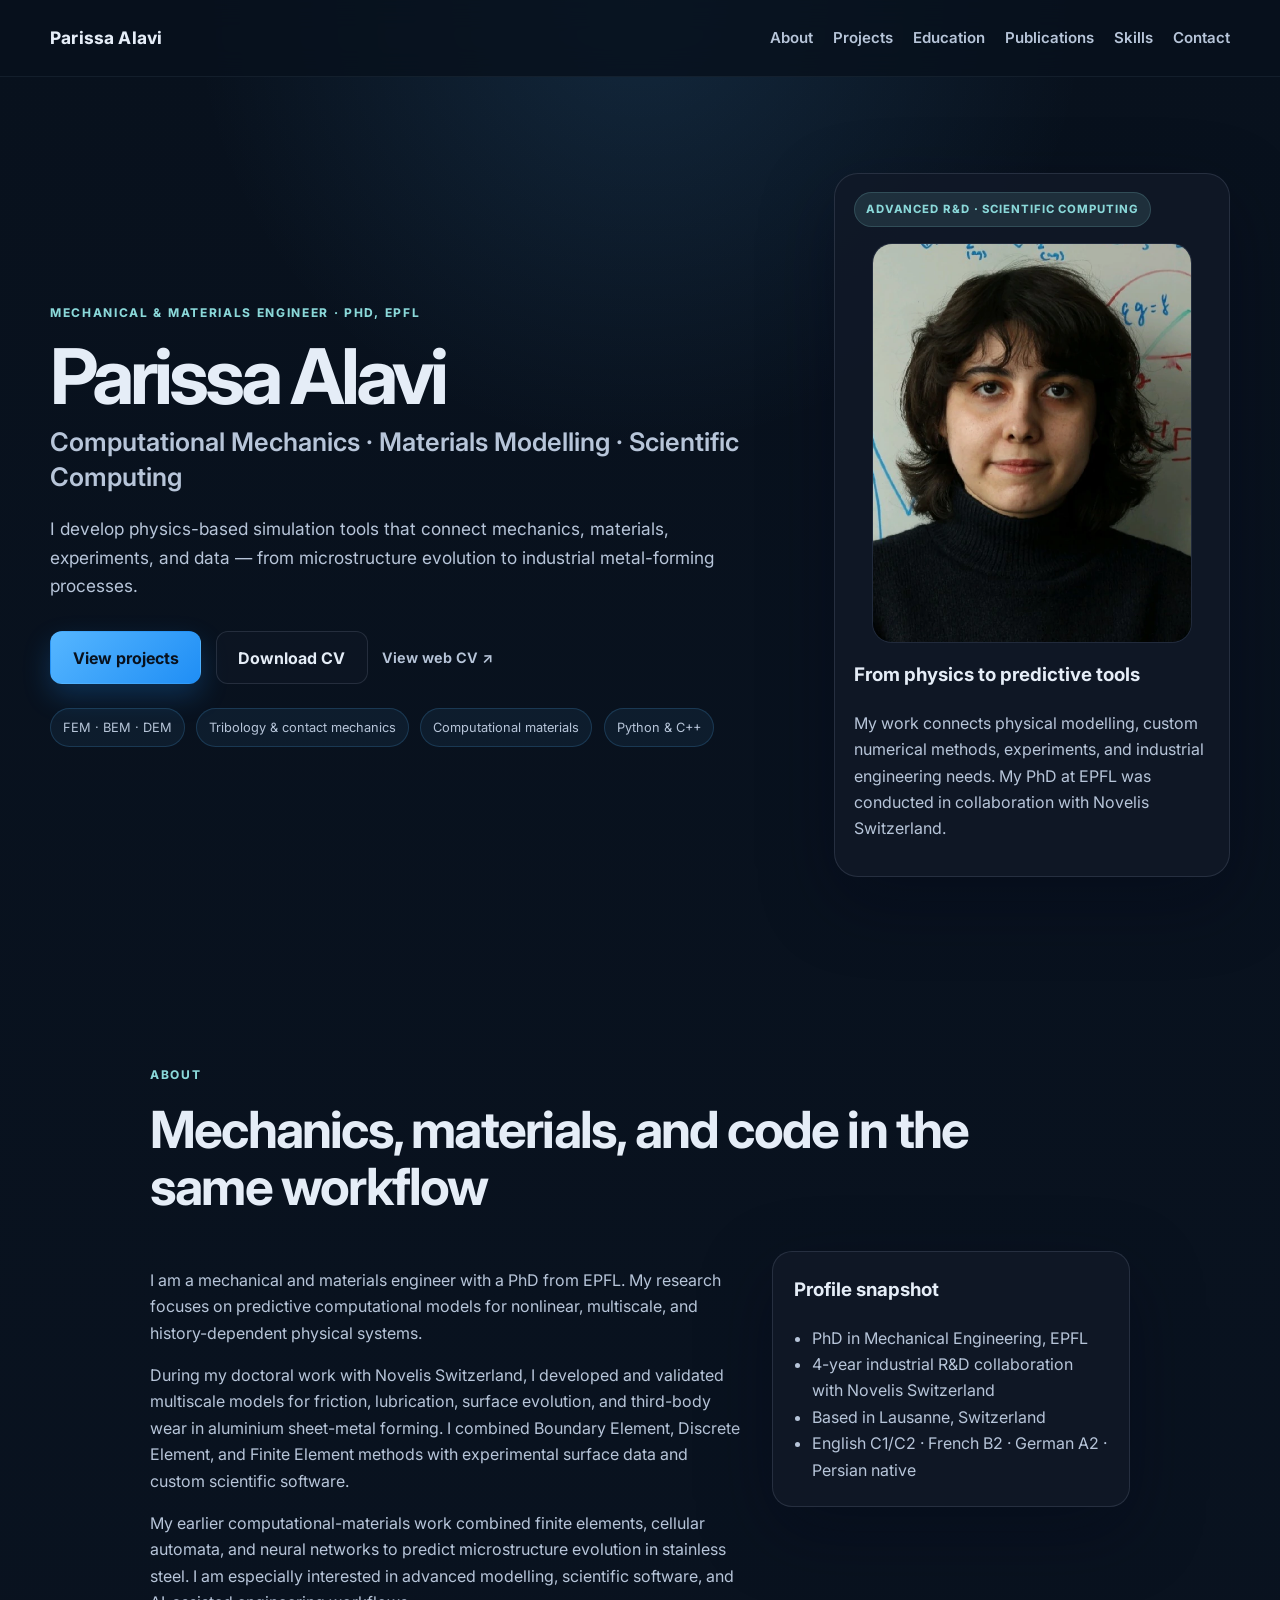
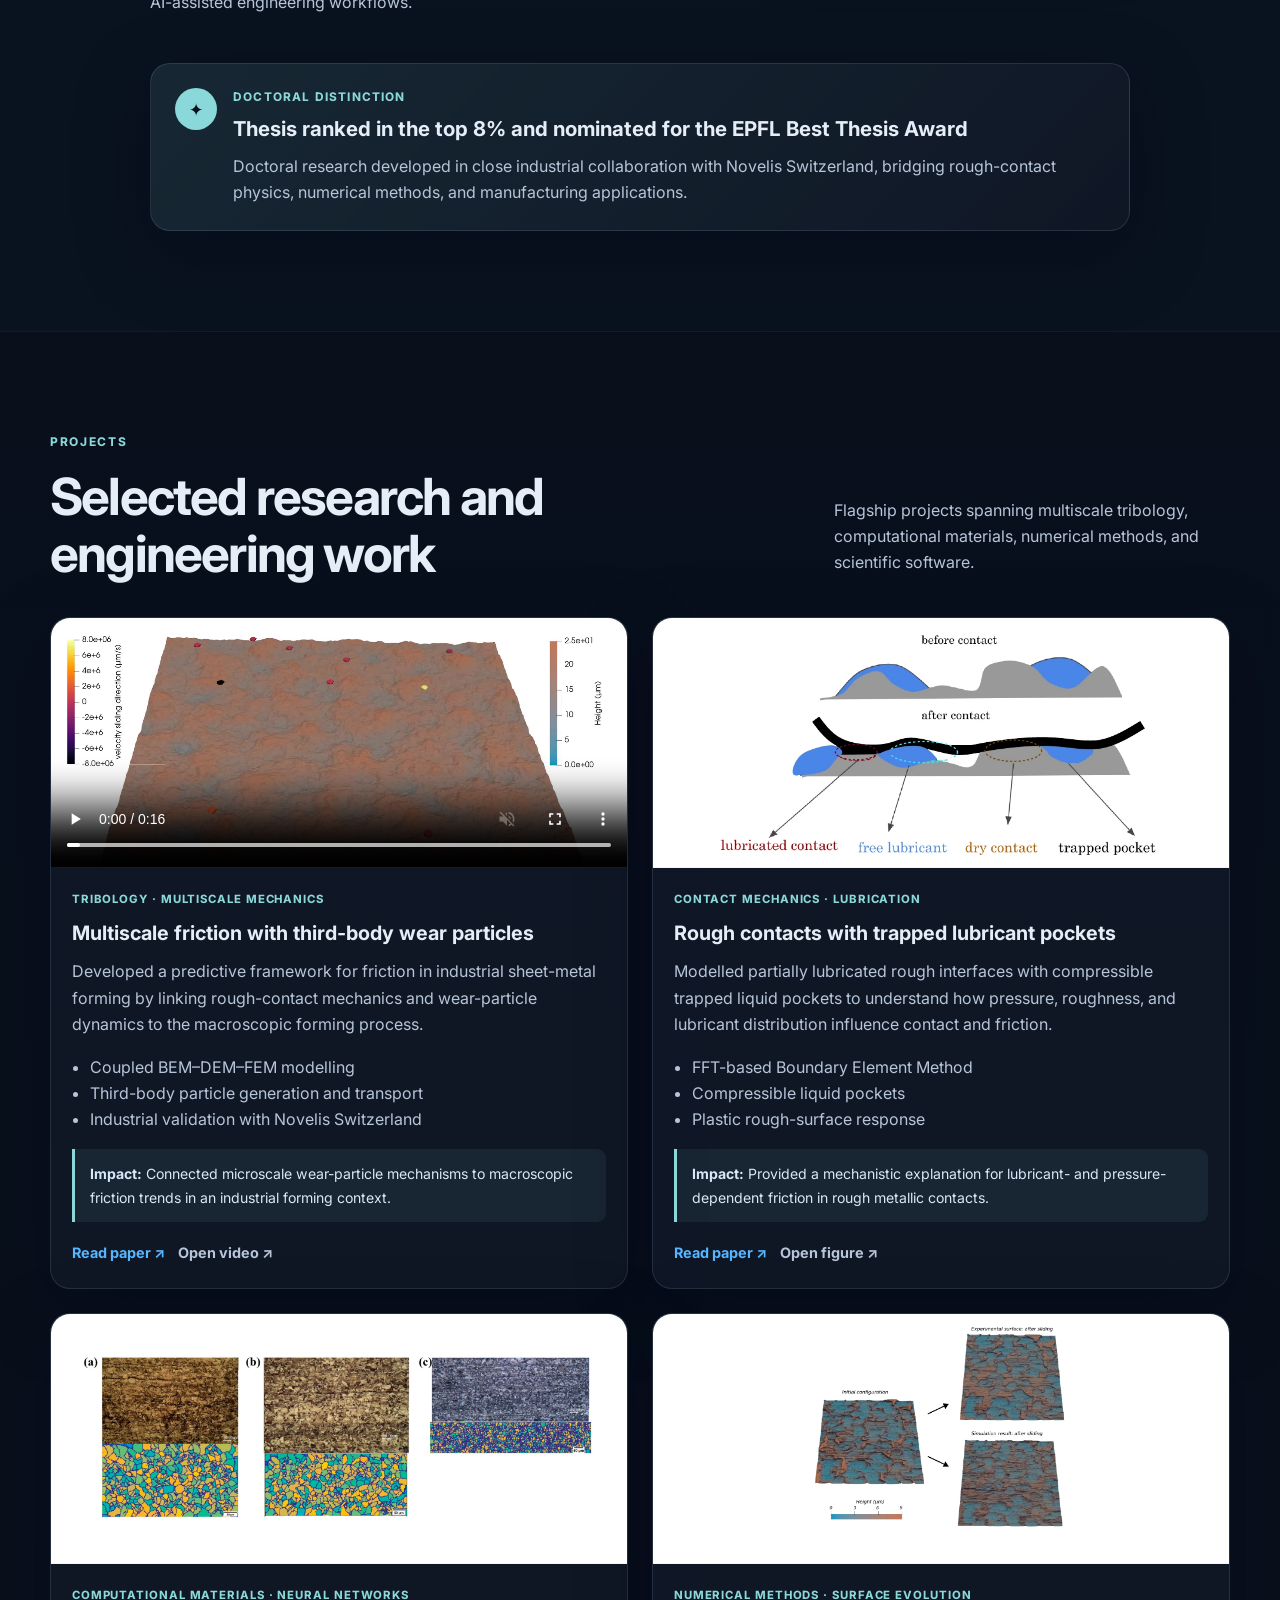
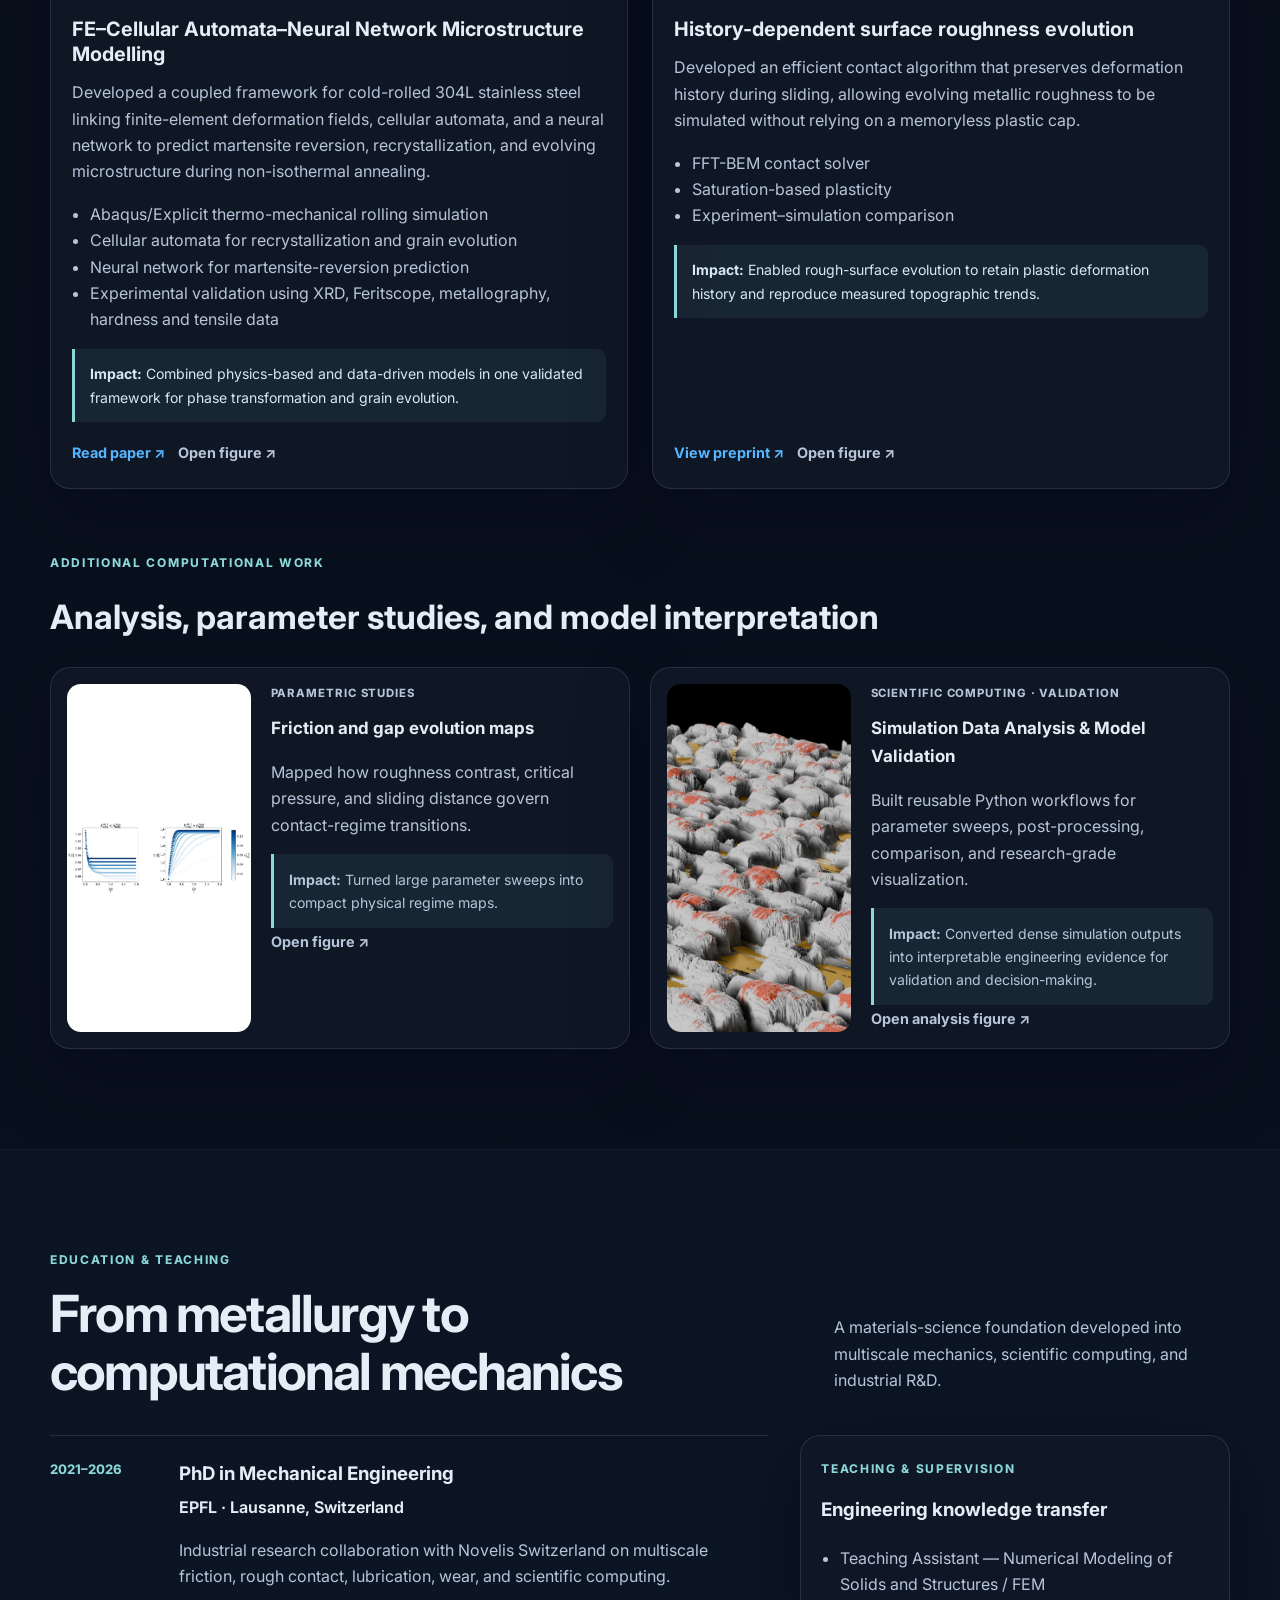
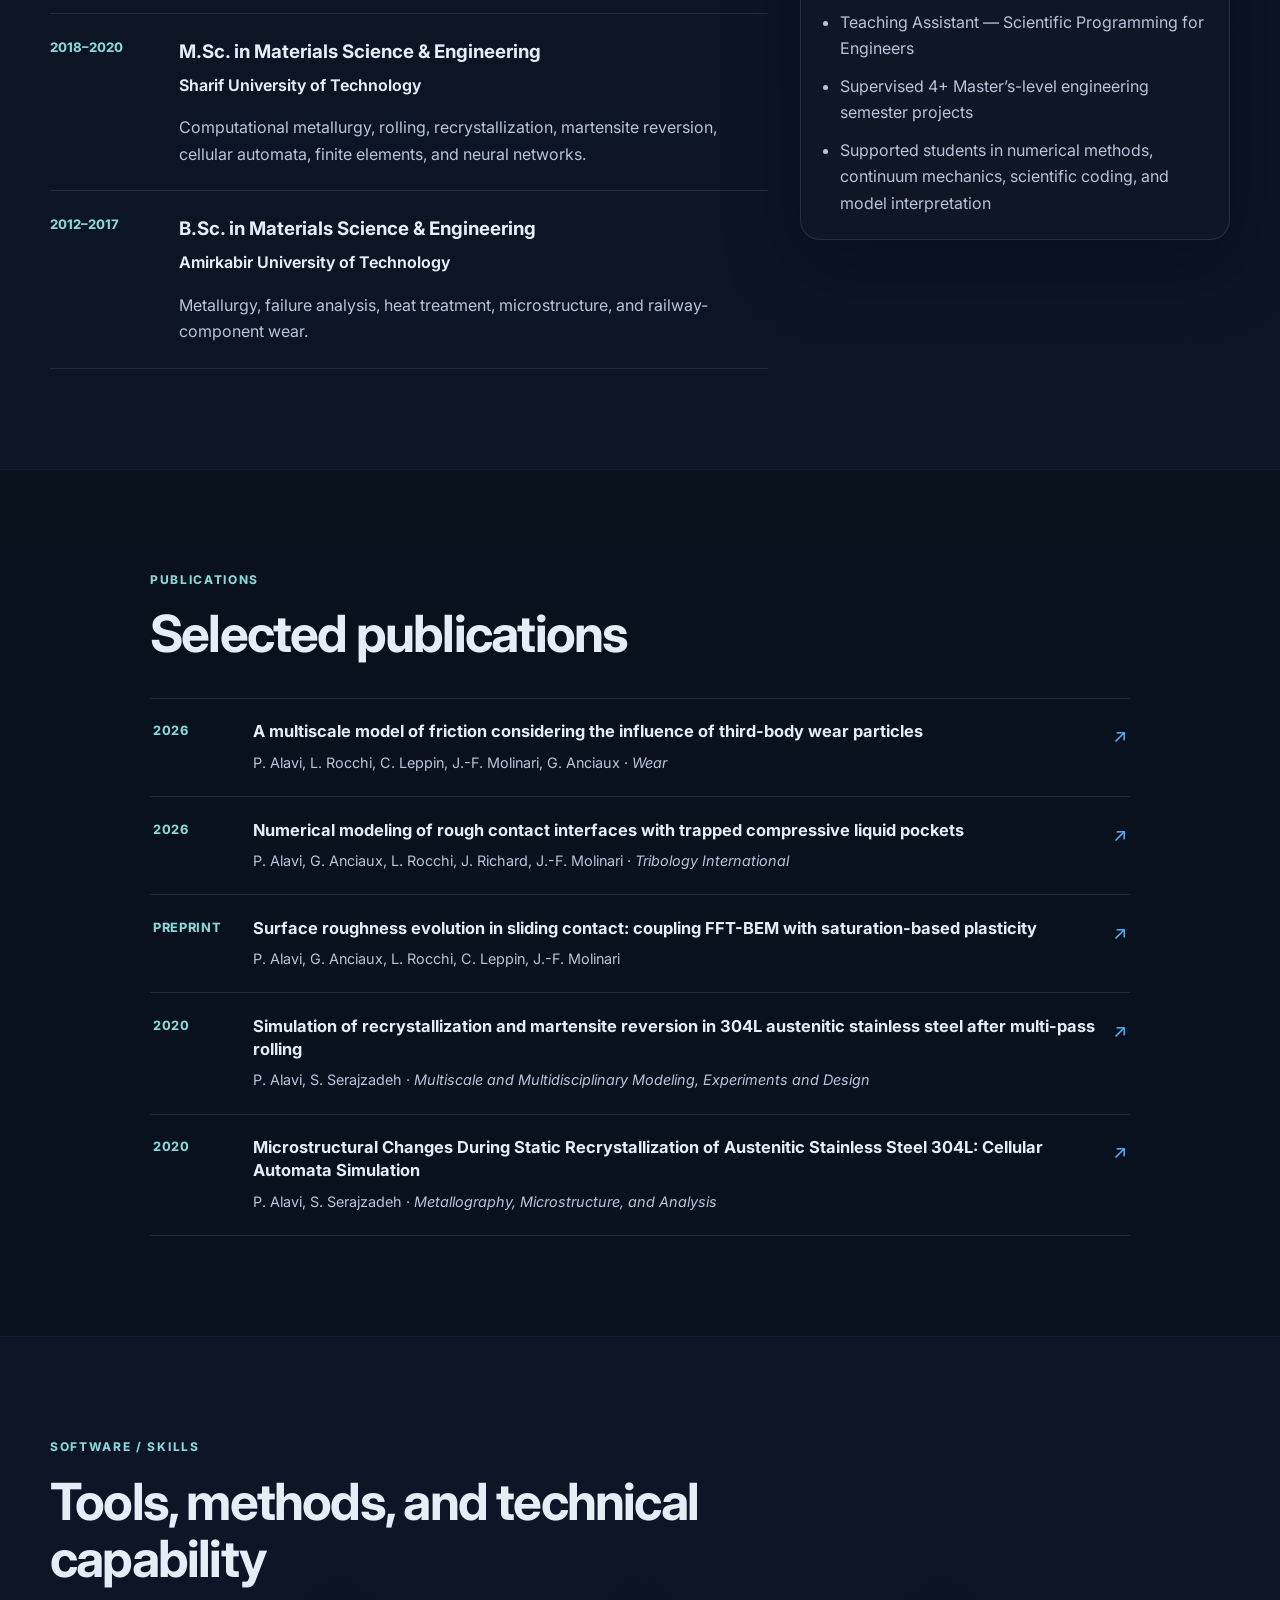
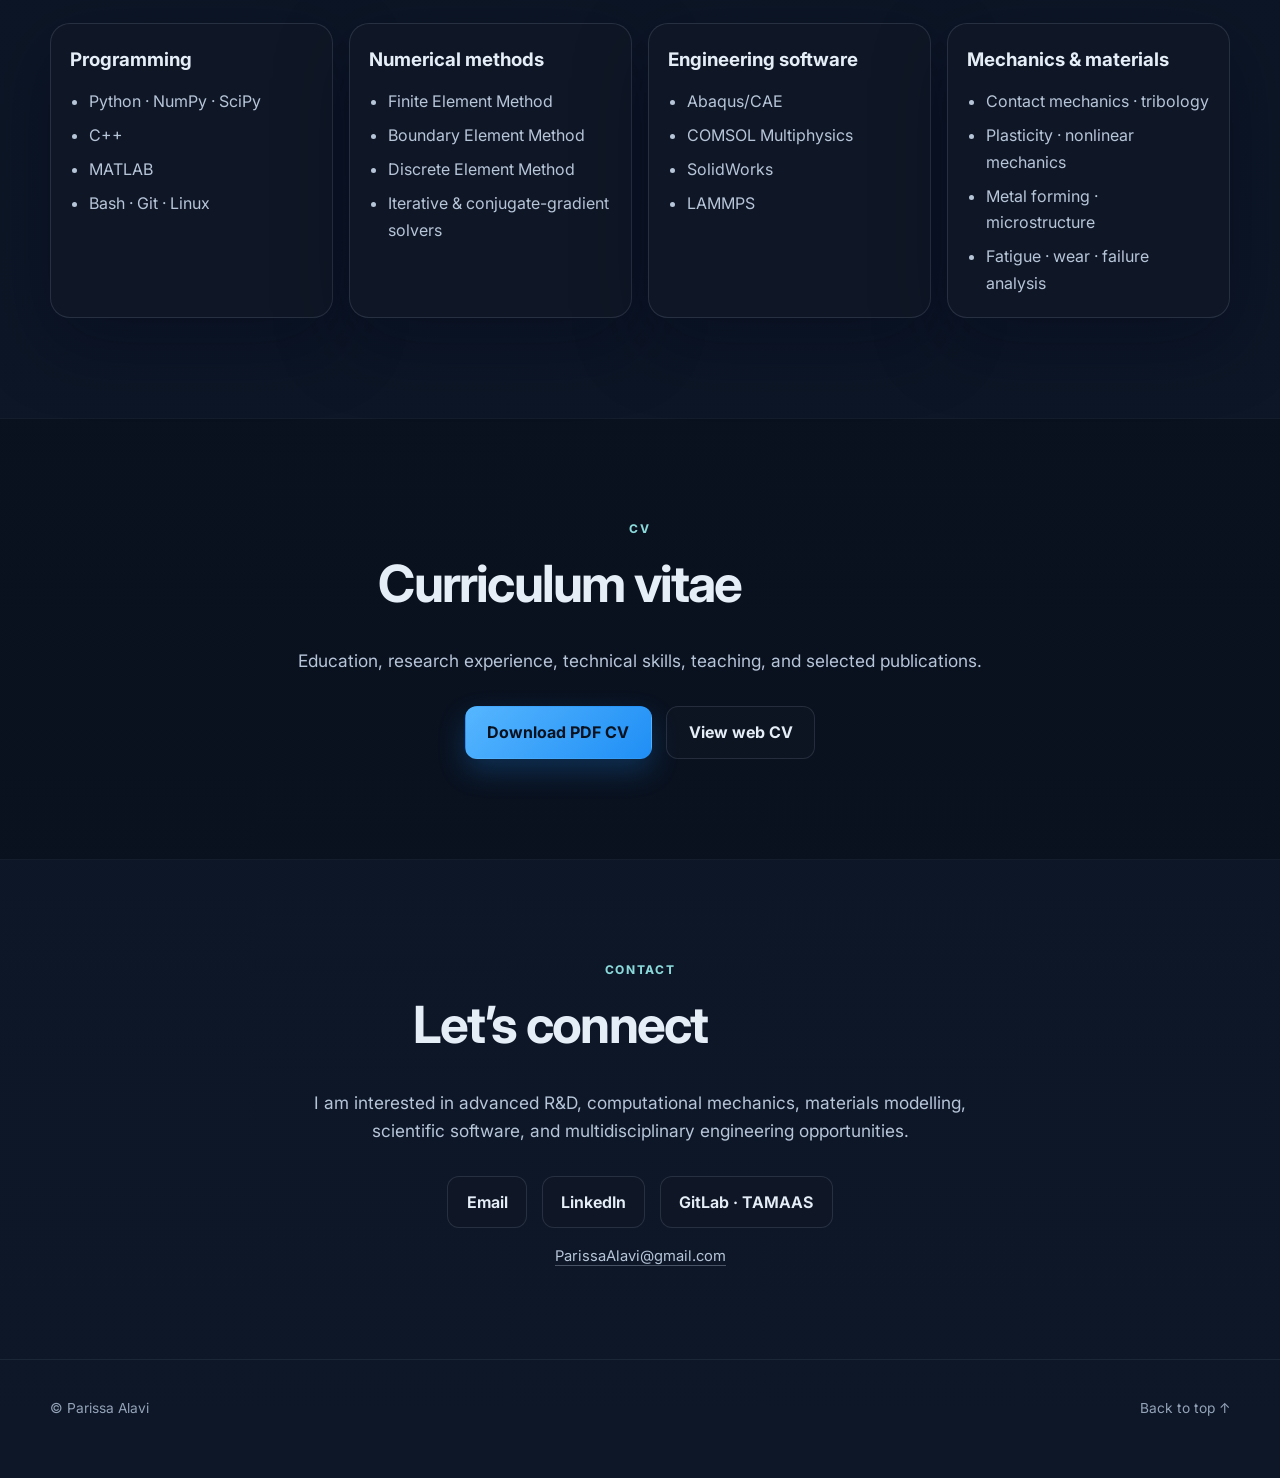
==== commit 45632f50: "remove email copy box" ====
--- a/index.html
+++ b/index.html
@@ -573,12 +573,6 @@
               rel="noopener noreferrer"
               aria-label="Compose an email to Parissa Alavi in Gmail"
             >Email</a>
-            <button
-              class="contact-link-button"
-              id="copy-email"
-              type="button"
-              data-email="ParissaAlavi@gmail.com"
-            >Copy email</button>
             <a href="https://www.linkedin.com/in/parissa-alavi-0193b795/" target="_blank" rel="noopener noreferrer">LinkedIn</a>
             <a href="https://gitlab.com/parissa_al/tamaas" target="_blank" rel="noopener noreferrer">GitLab · TAMAAS</a>
           </div>
--- a/styles.css
+++ b/styles.css
@@ -958,26 +958,6 @@
 }
 
 
-.contact-link-button {
-  display: inline-flex;
-  min-height: 52px;
-  align-items: center;
-  justify-content: center;
-  padding: 0.75rem 1.15rem;
-  color: var(--text);
-  font: inherit;
-  font-weight: 650;
-  background: var(--card);
-  border: 1px solid var(--card-border);
-  border-radius: 12px;
-  cursor: pointer;
-  transition: transform 0.18s ease, border-color 0.18s ease;
-}
-
-.contact-link-button:hover {
-  transform: translateY(-2px);
-  border-color: rgba(138, 216, 217, 0.35);
-}
 
 .contact-email-text {
   margin: 1rem 0 0;
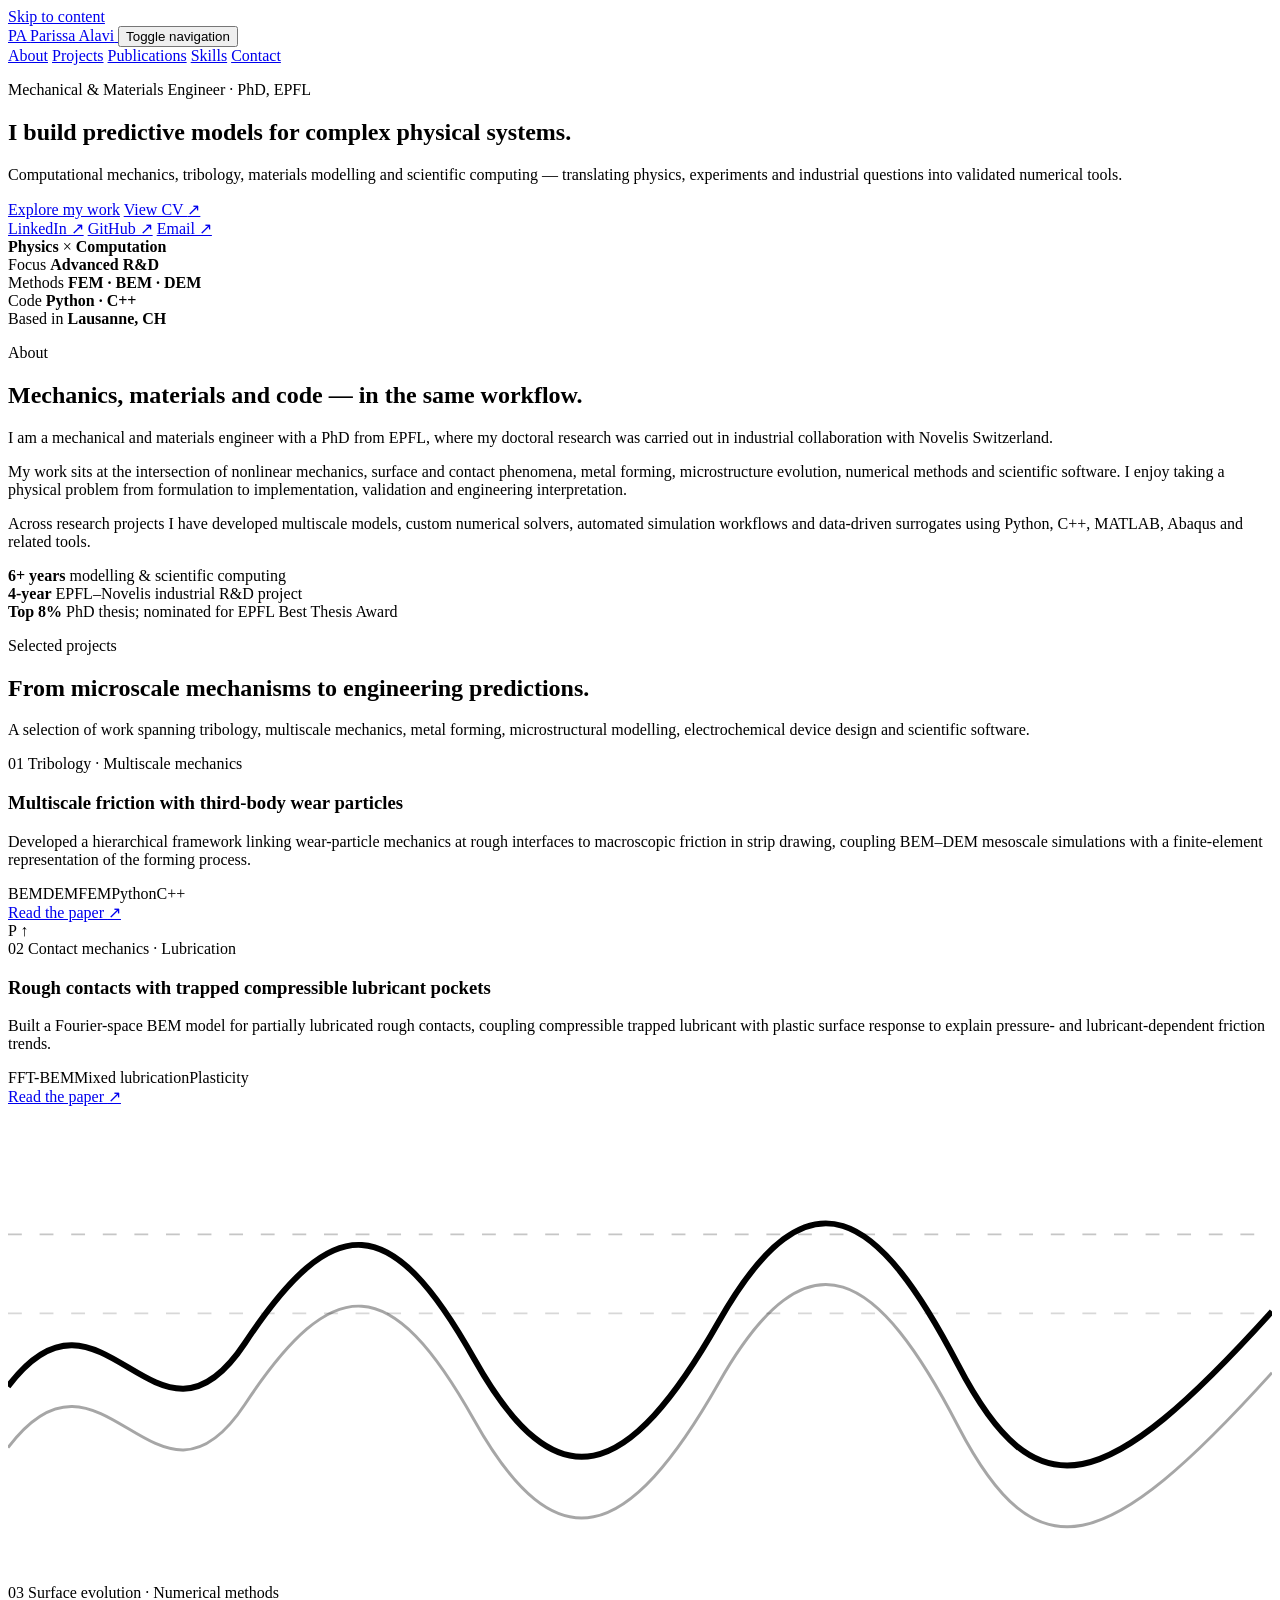
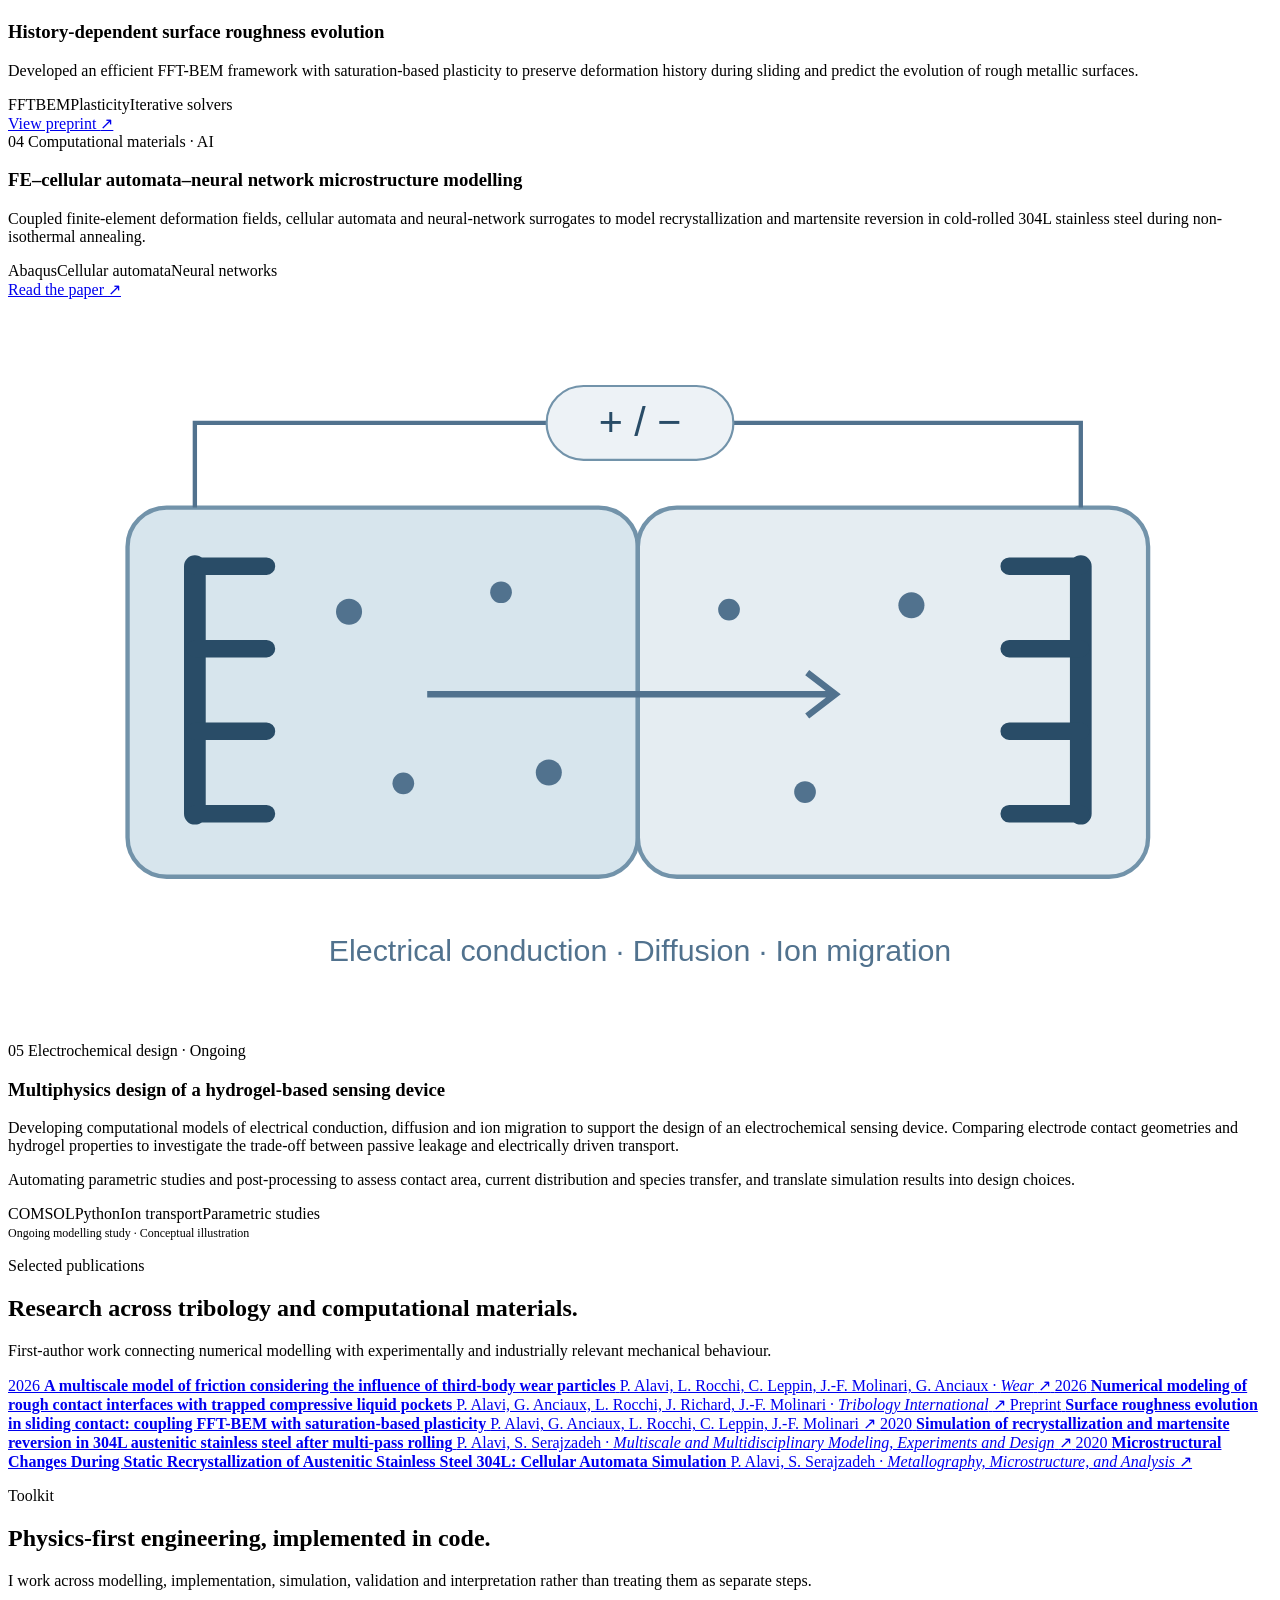
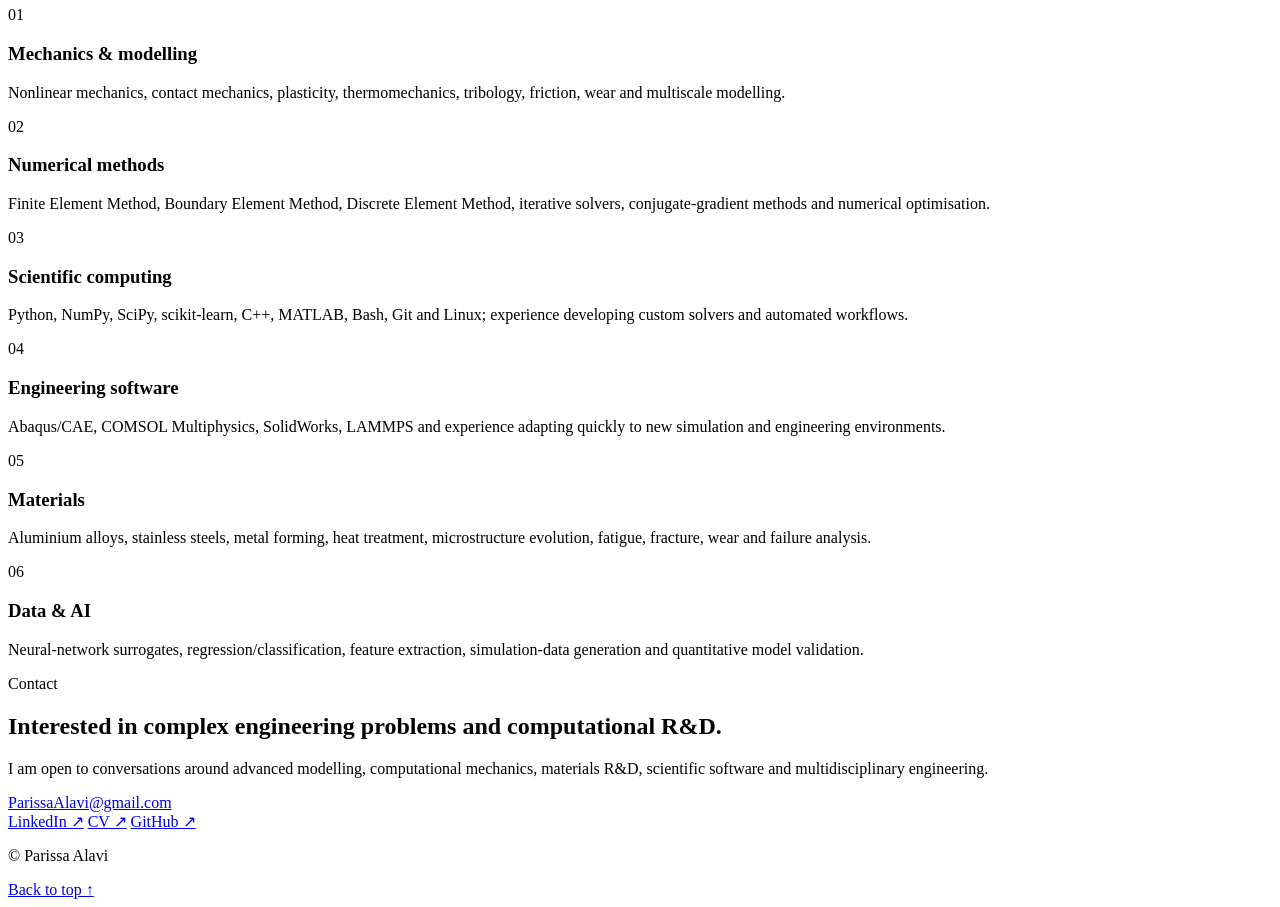
==== commit 2bbb03dd: "add my new project on electrochemistry" ====
--- a/index.html
+++ b/index.html
@@ -1,593 +1,472 @@
-<!DOCTYPE html>
+<!doctype html>
 <html lang="en">
-  <head>
-    <meta charset="UTF-8" />
-    <meta name="viewport" content="width=device-width, initial-scale=1.0" />
-
-    <title>Parissa Alavi, PhD | Computational Mechanics & Materials</title>
-    <meta
-      name="description"
-      content="Parissa Alavi, PhD — computational mechanics, materials modelling, tribology, scientific computing, and physics-based R&D."
-    />
-    <meta name="theme-color" content="#08111d" />
-    <link rel="canonical" href="https://parissa-alavi.github.io/" />
-
-    <meta property="og:type" content="website" />
-    <meta property="og:title" content="Parissa Alavi, PhD | Computational Mechanics & Materials" />
-    <meta
-      property="og:description"
-      content="Physics-based simulation, multiscale mechanics, computational materials, and scientific software."
-    />
-    <meta property="og:url" content="https://parissa-alavi.github.io/" />
-    <meta property="og:image" content="https://parissa-alavi.github.io/assets/social-preview.jpg" />
-    <meta property="og:image:width" content="1200" />
-    <meta property="og:image:height" content="630" />
-    <meta property="og:image:alt" content="Parissa Alavi, PhD — Computational Mechanics and Materials Modelling" />
-
-    <meta name="twitter:card" content="summary_large_image" />
-    <meta name="twitter:title" content="Parissa Alavi, PhD | Computational Mechanics & Materials" />
-    <meta
-      name="twitter:description"
-      content="Physics-based simulation, multiscale mechanics, computational materials, and scientific software."
-    />
-    <meta name="twitter:image" content="https://parissa-alavi.github.io/assets/social-preview.jpg" />
-
-    <link rel="icon" href="assets/favicon.svg" type="image/svg+xml" />
-    <link rel="preconnect" href="https://fonts.googleapis.com" />
-    <link rel="preconnect" href="https://fonts.gstatic.com" crossorigin />
-    <link
-      href="https://fonts.googleapis.com/css2?family=Inter:wght@400;500;600;700;800&display=swap"
-      rel="stylesheet"
-    />
-    <link rel="stylesheet" href="styles.css" />
-    <script defer src="script.js"></script>
-
-    <script type="application/ld+json">
-    {
-      "@context": "https://schema.org",
-      "@type": "Person",
-      "name": "Parissa Alavi",
-      "honorificSuffix": "PhD",
-      "url": "https://parissa-alavi.github.io/",
-      "sameAs": [
-        "https://www.linkedin.com/in/parissa-alavi-0193b795/",
-        "https://gitlab.com/parissa_al/tamaas"
-      ],
-      "jobTitle": "Mechanical & Materials Engineer",
-      "alumniOf": {
-        "@type": "CollegeOrUniversity",
-        "name": "EPFL"
-      }
-    }
-    </script>
-  </head>
-
-  <body>
-    <a class="skip-link" href="#main-content">Skip to main content</a>
-
-    <header class="site-header">
-      <div class="container nav-wrap">
-        <a href="#home" class="brand" aria-label="Parissa Alavi homepage">Parissa Alavi</a>
-
-        <button
-          class="nav-toggle"
-          type="button"
-          aria-label="Open navigation"
-          aria-expanded="false"
-          aria-controls="site-nav"
-        >
-          <span aria-hidden="true"></span>
-          <span aria-hidden="true"></span>
-          <span aria-hidden="true"></span>
-        </button>
-
-        <nav class="site-nav" id="site-nav" aria-label="Main navigation">
-          <a href="#about">About</a>
-          <a href="#projects">Projects</a>
-          <a href="#experience">Education</a>
-          <a href="#publications">Publications</a>
-          <a href="#skills">Skills</a>
-          <a href="#contact">Contact</a>
-        </nav>
-      </div>
-    </header>
-
-    <main id="main-content">
-      <section id="home" class="hero">
-        <div class="container hero-grid">
-          <div class="hero-copy">
-            <p class="eyebrow">Mechanical & Materials Engineer · PhD, EPFL</p>
-            <h1>Parissa Alavi</h1>
-            <h2>Computational Mechanics · Materials Modelling · Scientific Computing</h2>
-            <p class="lead">
-              I develop physics-based simulation tools that connect mechanics, materials, experiments,
-              and data — from microstructure evolution to industrial metal-forming processes.
-            </p>
-
-            <div class="cta-group">
-              <a class="button primary" href="#projects">View projects</a>
-              <a class="button secondary" href="assets/Parissa_Alavi_CV.pdf" download>Download CV</a>
-              <a class="text-action" href="cv.html">View web CV <span aria-hidden="true">↗</span></a>
-            </div>
-
-            <ul class="mini-meta" aria-label="Research focus areas">
-              <li>FEM · BEM · DEM</li>
-              <li>Tribology & contact mechanics</li>
-              <li>Computational materials</li>
-              <li>Python & C++</li>
-            </ul>
-          </div>
-
-          <aside class="hero-card" aria-label="Professional profile summary">
-            <div class="profile-badge">Advanced R&D · Scientific Computing</div>
-            <div class="portrait-frame">
-              <img
-                src="assets/parissa-portrait.webp"
-                alt="Parissa Alavi"
-                width="320"
-                height="400"
-                fetchpriority="high"
-              />
-            </div>
-            <div class="card-content">
-              <h3>From physics to predictive tools</h3>
+<head>
+  <meta charset="utf-8" />
+  <meta name="viewport" content="width=device-width, initial-scale=1" />
+  <meta name="description" content="Parissa Alavi, PhD — computational mechanics, materials modelling, tribology, and scientific computing." />
+  <meta name="theme-color" content="#0b1220" />
+  <title>Parissa Alavi, PhD | Computational Mechanics & Scientific Computing</title>
+
+  <link rel="icon" href="assets/favicon.svg" type="image/svg+xml" />
+  <link rel="stylesheet" href="style.css" />
+</head>
+
+<body>
+  <a class="skip-link" href="#main">Skip to content</a>
+
+  <header class="site-header" id="top">
+    <nav class="nav shell" aria-label="Main navigation">
+      <a class="brand" href="#top" aria-label="Parissa Alavi home">
+        <span class="brand-mark" aria-hidden="true">PA</span>
+        <span class="brand-name">Parissa Alavi</span>
+      </a>
+
+      <button class="menu-toggle" type="button" aria-expanded="false" aria-controls="nav-links">
+        <span></span><span></span><span></span>
+        <span class="sr-only">Toggle navigation</span>
+      </button>
+
+      <div class="nav-links" id="nav-links">
+        <a href="#about">About</a>
+        <a href="#work">Projects</a>
+        <a href="#publications">Publications</a>
+        <a href="#skills">Skills</a>
+        <a href="#contact">Contact</a>
+      </div>
+    </nav>
+  </header>
+
+  <main id="main">
+    <section class="hero shell">
+      <div class="hero-copy reveal">
+        <p class="eyebrow">Mechanical & Materials Engineer · PhD, EPFL</p>
+        <h1>
+          I build predictive models for
+          <span>complex physical systems.</span>
+        </h1>
+        <p class="hero-intro">
+          Computational mechanics, tribology, materials modelling and scientific computing —
+          translating physics, experiments and industrial questions into validated numerical tools.
+        </p>
+
+        <div class="hero-actions">
+          <a class="button primary" href="#work">Explore my work</a>
+          <a class="button secondary" href="assets/Parissa_Alavi_CV.pdf" target="_blank" rel="noreferrer">
+            View CV <span aria-hidden="true">↗</span>
+          </a>
+        </div>
+
+        <div class="hero-links" aria-label="Professional links">
+          <a href="https://www.linkedin.com/in/parissaalavi/" target="_blank" rel="noreferrer">LinkedIn ↗</a>
+          <!-- Replace YOUR_GITHUB_USERNAME with your actual GitHub username before publishing. -->
+          <a href="https://github.com/YOUR_GITHUB_USERNAME" target="_blank" rel="noreferrer">GitHub ↗</a>
+          <a href="mailto:ParissaAlavi@gmail.com">Email ↗</a>
+        </div>
+      </div>
+
+      <aside class="hero-panel reveal" aria-label="Profile snapshot">
+        <div class="orbit-visual" aria-hidden="true">
+          <span class="orbit orbit-a"></span>
+          <span class="orbit orbit-b"></span>
+          <span class="orbit-dot dot-a"></span>
+          <span class="orbit-dot dot-b"></span>
+          <div class="orbit-core">
+            <strong>Physics</strong>
+            <span>×</span>
+            <strong>Computation</strong>
+          </div>
+        </div>
+
+        <div class="snapshot-grid">
+          <div>
+            <span class="snapshot-label">Focus</span>
+            <strong>Advanced R&D</strong>
+          </div>
+          <div>
+            <span class="snapshot-label">Methods</span>
+            <strong>FEM · BEM · DEM</strong>
+          </div>
+          <div>
+            <span class="snapshot-label">Code</span>
+            <strong>Python · C++</strong>
+          </div>
+          <div>
+            <span class="snapshot-label">Based in</span>
+            <strong>Lausanne, CH</strong>
+          </div>
+        </div>
+      </aside>
+    </section>
+
+    <section class="section section-soft" id="about">
+      <div class="shell section-grid">
+        <div class="section-heading reveal">
+          <p class="eyebrow">About</p>
+          <h2>Mechanics, materials and code — in the same workflow.</h2>
+        </div>
+
+        <div class="about-copy reveal">
+          <p class="lead">
+            I am a mechanical and materials engineer with a PhD from EPFL, where my doctoral research
+            was carried out in industrial collaboration with Novelis Switzerland.
+          </p>
+          <p>
+            My work sits at the intersection of nonlinear mechanics, surface and contact phenomena,
+            metal forming, microstructure evolution, numerical methods and scientific software.
+            I enjoy taking a physical problem from formulation to implementation, validation and
+            engineering interpretation.
+          </p>
+          <p>
+            Across research projects I have developed multiscale models, custom numerical solvers,
+            automated simulation workflows and data-driven surrogates using Python, C++, MATLAB,
+            Abaqus and related tools.
+          </p>
+
+          <div class="about-facts">
+            <div>
+              <strong>6+ years</strong>
+              <span>modelling & scientific computing</span>
+            </div>
+            <div>
+              <strong>4-year</strong>
+              <span>EPFL–Novelis industrial R&D project</span>
+            </div>
+            <div>
+              <strong>Top 8%</strong>
+              <span>PhD thesis; nominated for EPFL Best Thesis Award</span>
+            </div>
+          </div>
+        </div>
+      </div>
+    </section>
+
+    <section class="section" id="work">
+      <div class="shell">
+        <div class="section-heading wide reveal">
+          <div>
+            <p class="eyebrow">Selected projects</p>
+            <h2>From microscale mechanisms to engineering predictions.</h2>
+          </div>
+          <p>
+            A selection of work spanning tribology, multiscale mechanics, metal forming,
+            microstructural modelling, electrochemical device design and scientific software.
+          </p>
+        </div>
+
+        <div class="project-grid">
+          <article class="project-card featured reveal">
+            <div class="project-visual visual-particles" aria-hidden="true">
+              <div class="surface surface-top"></div>
+              <div class="surface surface-bottom"></div>
+              <span class="particle p1"></span>
+              <span class="particle p2"></span>
+              <span class="particle p3"></span>
+              <span class="particle p4"></span>
+              <div class="arrow-line"></div>
+            </div>
+
+            <div class="project-body">
+              <div class="project-meta">
+                <span>01</span>
+                <span>Tribology · Multiscale mechanics</span>
+              </div>
+              <h3>Multiscale friction with third-body wear particles</h3>
               <p>
-                My work connects physical modelling, custom numerical methods, experiments,
-                and industrial engineering needs. My PhD at EPFL was conducted in collaboration
-                with Novelis Switzerland.
-              </p>
-            </div>
-          </aside>
-        </div>
-      </section>
-
-      <section id="about" class="section">
-        <div class="container narrow">
-          <div class="section-heading">
-            <p class="eyebrow">About</p>
-            <h2>Mechanics, materials, and code in the same workflow</h2>
-          </div>
-
-          <div class="about-grid">
-            <div class="about-copy">
+                Developed a hierarchical framework linking wear-particle mechanics at rough interfaces
+                to macroscopic friction in strip drawing, coupling BEM–DEM mesoscale simulations with
+                a finite-element representation of the forming process.
+              </p>
+              <div class="tags">
+                <span>BEM</span><span>DEM</span><span>FEM</span><span>Python</span><span>C++</span>
+              </div>
+              <a class="text-link" href="https://doi.org/10.1016/j.wear.2026.206719" target="_blank" rel="noreferrer">
+                Read the paper <span aria-hidden="true">↗</span>
+              </a>
+            </div>
+          </article>
+
+          <article class="project-card reveal">
+            <div class="project-visual visual-liquid" aria-hidden="true">
+              <div class="rough-line top"></div>
+              <div class="rough-line bottom"></div>
+              <span class="drop d1"></span>
+              <span class="drop d2"></span>
+              <span class="drop d3"></span>
+              <div class="pressure-label">P ↑</div>
+            </div>
+
+            <div class="project-body">
+              <div class="project-meta">
+                <span>02</span>
+                <span>Contact mechanics · Lubrication</span>
+              </div>
+              <h3>Rough contacts with trapped compressible lubricant pockets</h3>
               <p>
-                I am a mechanical and materials engineer with a PhD from EPFL. My research focuses on
-                predictive computational models for nonlinear, multiscale, and history-dependent physical systems.
-              </p>
+                Built a Fourier-space BEM model for partially lubricated rough contacts, coupling
+                compressible trapped lubricant with plastic surface response to explain pressure-
+                and lubricant-dependent friction trends.
+              </p>
+              <div class="tags">
+                <span>FFT-BEM</span><span>Mixed lubrication</span><span>Plasticity</span>
+              </div>
+              <a class="text-link" href="https://doi.org/10.1016/j.triboint.2025.111142" target="_blank" rel="noreferrer">
+                Read the paper <span aria-hidden="true">↗</span>
+              </a>
+            </div>
+          </article>
+
+          <article class="project-card reveal">
+            <div class="project-visual visual-roughness" aria-hidden="true">
+              <svg viewBox="0 0 640 240" role="img">
+                <path d="M0 142 C48 78 75 188 120 120 S194 53 236 128 314 190 360 109 441 54 481 131 556 197 640 104"
+                      fill="none" stroke="currentColor" stroke-width="3" />
+                <path d="M0 173 C48 109 75 219 120 151 S194 84 236 159 314 221 360 140 441 85 481 162 556 228 640 135"
+                      fill="none" stroke="currentColor" stroke-width="1.5" opacity=".35" />
+                <line x1="0" y1="65" x2="640" y2="65" stroke="currentColor" opacity=".22" stroke-dasharray="7 9"/>
+                <line x1="0" y1="105" x2="640" y2="105" stroke="currentColor" opacity=".15" stroke-dasharray="7 9"/>
+              </svg>
+            </div>
+
+            <div class="project-body">
+              <div class="project-meta">
+                <span>03</span>
+                <span>Surface evolution · Numerical methods</span>
+              </div>
+              <h3>History-dependent surface roughness evolution</h3>
               <p>
-                During my doctoral work with Novelis Switzerland, I developed and validated multiscale
-                models for friction, lubrication, surface evolution, and third-body wear in aluminium
-                sheet-metal forming. I combined Boundary Element, Discrete Element, and Finite Element
-                methods with experimental surface data and custom scientific software.
-              </p>
+                Developed an efficient FFT-BEM framework with saturation-based plasticity to preserve
+                deformation history during sliding and predict the evolution of rough metallic surfaces.
+              </p>
+              <div class="tags">
+                <span>FFT</span><span>BEM</span><span>Plasticity</span><span>Iterative solvers</span>
+              </div>
+              <a class="text-link"
+                 href="https://papers.ssrn.com/sol3/Delivery.cfm/23b0e519-3269-4702-b443-bcf49a27b166-MECA.pdf?abstractid=5761260&mirid=1"
+                 target="_blank" rel="noreferrer">
+                View preprint <span aria-hidden="true">↗</span>
+              </a>
+            </div>
+          </article>
+
+          <article class="project-card reveal">
+            <div class="project-visual visual-grains" aria-hidden="true">
+              <span style="--x:8%;--y:18%;--s:58px"></span>
+              <span style="--x:27%;--y:11%;--s:76px"></span>
+              <span style="--x:49%;--y:21%;--s:62px"></span>
+              <span style="--x:72%;--y:9%;--s:82px"></span>
+              <span style="--x:14%;--y:55%;--s:80px"></span>
+              <span style="--x:42%;--y:58%;--s:92px"></span>
+              <span style="--x:72%;--y:56%;--s:67px"></span>
+            </div>
+
+            <div class="project-body">
+              <div class="project-meta">
+                <span>04</span>
+                <span>Computational materials · AI</span>
+              </div>
+              <h3>FE–cellular automata–neural network microstructure modelling</h3>
               <p>
-                My earlier computational-materials work combined finite elements, cellular automata,
-                and neural networks to predict microstructure evolution in stainless steel. I am especially
-                interested in advanced modelling, scientific software, and AI-assisted engineering workflows.
-              </p>
-            </div>
-
-            <aside class="info-panel">
-              <h3>Profile snapshot</h3>
-              <ul>
-                <li>PhD in Mechanical Engineering, EPFL</li>
-                <li>4-year industrial R&D collaboration with Novelis Switzerland</li>
-                <li>Based in Lausanne, Switzerland</li>
-                <li>English C1/C2 · French B2 · German A2 · Persian native</li>
-              </ul>
-            </aside>
-          </div>
-
-          <div class="achievement-card" aria-label="Doctoral thesis distinction">
-            <div class="achievement-icon" aria-hidden="true">✦</div>
-            <div>
-              <p class="achievement-kicker">Doctoral distinction</p>
-              <h3>Thesis ranked in the top 8% and nominated for the EPFL Best Thesis Award</h3>
+                Coupled finite-element deformation fields, cellular automata and neural-network
+                surrogates to model recrystallization and martensite reversion in cold-rolled
+                304L stainless steel during non-isothermal annealing.
+              </p>
+              <div class="tags">
+                <span>Abaqus</span><span>Cellular automata</span><span>Neural networks</span>
+              </div>
+              <a class="text-link" href="https://doi.org/10.1007/s41939-020-00072-4" target="_blank" rel="noreferrer">
+                Read the paper <span aria-hidden="true">↗</span>
+              </a>
+            </div>
+          </article>
+
+          <article class="project-card featured reveal" id="electrochemical-design">
+            <div class="project-visual" aria-hidden="true" style="display:grid;place-items:center;padding:24px;">
+              <svg viewBox="0 0 560 320" width="100%" fill="none" xmlns="http://www.w3.org/2000/svg">
+                <rect x="44" y="85" width="235" height="170" rx="18" fill="#d7e5ed" stroke="#7293aa" stroke-width="2"/>
+                <rect x="279" y="85" width="235" height="170" rx="18" fill="#e5edf2" stroke="#7293aa" stroke-width="2"/>
+                <path d="M75 112V226M483 112V226" stroke="#294c67" stroke-width="10" stroke-linecap="round"/>
+                <path d="M75 112H108M75 150H108M75 188H108M75 226H108M483 112H450M483 150H450M483 188H450M483 226H450" stroke="#294c67" stroke-width="8" stroke-linecap="round"/>
+                <path d="M75 85V46H483V85" stroke="#51728e" stroke-width="2"/>
+                <rect x="237" y="29" width="86" height="34" rx="17" fill="#edf2f6" stroke="#7293aa"/>
+                <text x="280" y="52" text-anchor="middle" fill="#294c67" font-size="19" font-family="sans-serif">+ / −</text>
+                <path d="M182 171H370M357 161L370 171L357 181" stroke="#51728e" stroke-width="3"/>
+                <g fill="#51728e"><circle cx="146" cy="133" r="6"/><circle cx="171" cy="212" r="5"/><circle cx="216" cy="124" r="5"/><circle cx="238" cy="207" r="6"/><circle cx="321" cy="132" r="5"/><circle cx="356" cy="216" r="5"/><circle cx="405" cy="130" r="6"/></g>
+                <text x="280" y="294" text-anchor="middle" fill="#51728e" font-size="14" font-family="sans-serif">Electrical conduction · Diffusion · Ion migration</text>
+              </svg>
+            </div>
+            <div class="project-body">
+              <div class="project-meta">
+                <span>05</span>
+                <span>Electrochemical design · Ongoing</span>
+              </div>
+              <h3>Multiphysics design of a hydrogel-based sensing device</h3>
               <p>
-                Doctoral research developed in close industrial collaboration with Novelis Switzerland,
-                bridging rough-contact physics, numerical methods, and manufacturing applications.
-              </p>
-            </div>
-          </div>
-        </div>
-      </section>
-
-      <section id="projects" class="section alt">
-        <div class="container">
-          <div class="section-heading section-heading-wide">
-            <div>
-              <p class="eyebrow">Projects</p>
-              <h2>Selected research and engineering work</h2>
-            </div>
-            <p>
-              Flagship projects spanning multiscale tribology, computational materials,
-              numerical methods, and scientific software.
-            </p>
-          </div>
-
-          <div class="project-grid">
-            <article class="project-card">
-              <div class="project-figure figure-video">
-                <video
-                  class="project-video"
-                  autoplay
-                  muted
-                  loop
-                  playsinline
-                  controls
-                  preload="metadata"
-                  poster="assets/wear_particles_poster.webp"
-                  aria-label="Third-body wear-particle simulation over a rough surface"
-                >
-                  <source src="assets/wear_particles_simulation.webm" type="video/webm" />
-                  <source src="assets/wear_particles_simulation.mp4" type="video/mp4" />
-                  Your browser does not support embedded video.
-                </video>
-              </div>
-              <div class="project-body">
-                <div class="project-tag">Tribology · Multiscale Mechanics</div>
-                <h3>Multiscale friction with third-body wear particles</h3>
-                <p>
-                  Developed a predictive framework for friction in industrial sheet-metal forming by
-                  linking rough-contact mechanics and wear-particle dynamics to the macroscopic forming process.
-                </p>
-                <ul>
-                  <li>Coupled BEM–DEM–FEM modelling</li>
-                  <li>Third-body particle generation and transport</li>
-                  <li>Industrial validation with Novelis Switzerland</li>
-                </ul>
-                <p class="impact"><strong>Impact:</strong> Connected microscale wear-particle mechanisms to macroscopic friction trends in an industrial forming context.</p>
-                <div class="project-actions">
-                  <a class="project-link" href="https://doi.org/10.1016/j.wear.2026.206719" target="_blank" rel="noopener noreferrer">Read paper <span aria-hidden="true">↗</span></a>
-                  <a class="project-link subtle" href="assets/wear_particles_simulation.mp4" target="_blank" rel="noopener noreferrer">Open video <span aria-hidden="true">↗</span></a>
-                </div>
-              </div>
-            </article>
-
-            <article class="project-card">
-              <div class="project-figure figure-light">
-                <img
-                  src="assets/contact_types.webp"
-                  alt="Schematic of lubricated contact, free lubricant, dry contact, and trapped lubricant pockets"
-                  loading="lazy"
-                />
-              </div>
-              <div class="project-body">
-                <div class="project-tag">Contact Mechanics · Lubrication</div>
-                <h3>Rough contacts with trapped lubricant pockets</h3>
-                <p>
-                  Modelled partially lubricated rough interfaces with compressible trapped liquid pockets
-                  to understand how pressure, roughness, and lubricant distribution influence contact and friction.
-                </p>
-                <ul>
-                  <li>FFT-based Boundary Element Method</li>
-                  <li>Compressible liquid pockets</li>
-                  <li>Plastic rough-surface response</li>
-                </ul>
-                <p class="impact"><strong>Impact:</strong> Provided a mechanistic explanation for lubricant- and pressure-dependent friction in rough metallic contacts.</p>
-                <div class="project-actions">
-                  <a class="project-link" href="https://doi.org/10.1016/j.triboint.2025.111142" target="_blank" rel="noopener noreferrer">Read paper <span aria-hidden="true">↗</span></a>
-                  <a class="project-link subtle" href="assets/Contact_types_kinematic.pdf" target="_blank" rel="noopener noreferrer">Open figure <span aria-hidden="true">↗</span></a>
-                </div>
-              </div>
-            </article>
-
-            <article class="project-card">
-              <div class="project-figure figure-light microstructure-figure">
-                <img
-                  src="assets/microstructure_modeling.webp"
-                  alt="Predicted and experimental 304L stainless-steel microstructures after annealing for different rolling conditions"
-                  loading="lazy"
-                />
-              </div>
-              <div class="project-body">
-                <div class="project-tag">Computational Materials · Neural Networks</div>
-                <h3>FE–Cellular Automata–Neural Network Microstructure Modelling</h3>
-                <p>
-                  Developed a coupled framework for cold-rolled 304L stainless steel linking finite-element
-                  deformation fields, cellular automata, and a neural network to predict martensite reversion,
-                  recrystallization, and evolving microstructure during non-isothermal annealing.
-                </p>
-                <ul>
-                  <li>Abaqus/Explicit thermo-mechanical rolling simulation</li>
-                  <li>Cellular automata for recrystallization and grain evolution</li>
-                  <li>Neural network for martensite-reversion prediction</li>
-                  <li>Experimental validation using XRD, Feritscope, metallography, hardness and tensile data</li>
-                </ul>
-                <p class="impact"><strong>Impact:</strong> Combined physics-based and data-driven models in one validated framework for phase transformation and grain evolution.</p>
-                <div class="project-actions">
-                  <a class="project-link" href="https://doi.org/10.1007/s41939-020-00072-4" target="_blank" rel="noopener noreferrer">Read paper <span aria-hidden="true">↗</span></a>
-                  <a class="project-link subtle" href="assets/microstructure_modeling.webp" target="_blank" rel="noopener noreferrer">Open figure <span aria-hidden="true">↗</span></a>
-                </div>
-              </div>
-            </article>
-
-            <article class="project-card">
-              <div class="project-figure figure-light">
-                <img
-                  src="assets/experimental_vs_simulation_surface.webp"
-                  alt="Initial rough surface compared with experimental and simulated surfaces after sliding"
-                  loading="lazy"
-                />
-              </div>
-              <div class="project-body">
-                <div class="project-tag">Numerical Methods · Surface Evolution</div>
-                <h3>History-dependent surface roughness evolution</h3>
-                <p>
-                  Developed an efficient contact algorithm that preserves deformation history during sliding,
-                  allowing evolving metallic roughness to be simulated without relying on a memoryless plastic cap.
-                </p>
-                <ul>
-                  <li>FFT-BEM contact solver</li>
-                  <li>Saturation-based plasticity</li>
-                  <li>Experiment–simulation comparison</li>
-                </ul>
-                <p class="impact"><strong>Impact:</strong> Enabled rough-surface evolution to retain plastic deformation history and reproduce measured topographic trends.</p>
-                <div class="project-actions">
-                  <a class="project-link" href="https://papers.ssrn.com/sol3/papers.cfm?abstract_id=5761260" target="_blank" rel="noopener noreferrer">View preprint <span aria-hidden="true">↗</span></a>
-                  <a class="project-link subtle" href="assets/comparision_exp_surf.pdf" target="_blank" rel="noopener noreferrer">Open figure <span aria-hidden="true">↗</span></a>
-                </div>
-              </div>
-            </article>
-          </div>
-
-          <div class="additional-work">
-            <div class="additional-heading">
-              <p class="eyebrow">Additional computational work</p>
-              <h3>Analysis, parameter studies, and model interpretation</h3>
-            </div>
-
-            <div class="compact-project-grid">
-              <article class="compact-project">
-                <div class="compact-media figure-light">
-                  <img
-                    src="assets/gap_mu_ke_evolution.webp"
-                    alt="Normalized friction evolution under different pressure and roughness conditions"
-                    loading="lazy"
-                  />
-                </div>
-                <div>
-                  <p class="project-tag">Parametric Studies</p>
-                  <h4>Friction and gap evolution maps</h4>
-                  <p>Mapped how roughness contrast, critical pressure, and sliding distance govern contact-regime transitions.</p>
-                  <p class="impact"><strong>Impact:</strong> Turned large parameter sweeps into compact physical regime maps.</p>
-                  <a class="project-link subtle" href="assets/Gap_muKE_evolution_ratio_colorbar.pdf" target="_blank" rel="noopener noreferrer">Open figure <span aria-hidden="true">↗</span></a>
-                </div>
-              </article>
-
-              <article class="compact-project">
-                <div class="compact-media quantitative-media">
-                  <img
-                    src="assets/surface_contact_3d.webp"
-                    alt="Three-dimensional rough-surface contact visualization used for simulation analysis"
-                    loading="lazy"
-                  />
-                </div>
-                <div>
-                  <p class="project-tag">Scientific Computing · Validation</p>
-                  <h4>Simulation Data Analysis & Model Validation</h4>
-                  <p>Built reusable Python workflows for parameter sweeps, post-processing, comparison, and research-grade visualization.</p>
-                  <p class="impact"><strong>Impact:</strong> Converted dense simulation outputs into interpretable engineering evidence for validation and decision-making.</p>
-                  <a class="project-link subtle" href="assets/comp_Def_evolution_logmapped_colorbar.pdf" target="_blank" rel="noopener noreferrer">Open analysis figure <span aria-hidden="true">↗</span></a>
-                </div>
-              </article>
-            </div>
-          </div>
-        </div>
-      </section>
-
-      <section id="experience" class="section">
-        <div class="container">
-          <div class="section-heading section-heading-wide">
-            <div>
-              <p class="eyebrow">Education & teaching</p>
-              <h2>From metallurgy to computational mechanics</h2>
-            </div>
-            <p>
-              A materials-science foundation developed into multiscale mechanics,
-              scientific computing, and industrial R&D.
-            </p>
-          </div>
-
-          <div class="experience-grid">
-            <div class="timeline" aria-label="Education timeline">
-              <article class="timeline-item">
-                <span class="timeline-date">2021–2026</span>
-                <div>
-                  <h3>PhD in Mechanical Engineering</h3>
-                  <p class="timeline-place">EPFL · Lausanne, Switzerland</p>
-                  <p>Industrial research collaboration with Novelis Switzerland on multiscale friction, rough contact, lubrication, wear, and scientific computing.</p>
-                </div>
-              </article>
-
-              <article class="timeline-item">
-                <span class="timeline-date">2018–2020</span>
-                <div>
-                  <h3>M.Sc. in Materials Science & Engineering</h3>
-                  <p class="timeline-place">Sharif University of Technology</p>
-                  <p>Computational metallurgy, rolling, recrystallization, martensite reversion, cellular automata, finite elements, and neural networks.</p>
-                </div>
-              </article>
-
-              <article class="timeline-item">
-                <span class="timeline-date">2012–2017</span>
-                <div>
-                  <h3>B.Sc. in Materials Science & Engineering</h3>
-                  <p class="timeline-place">Amirkabir University of Technology</p>
-                  <p>Metallurgy, failure analysis, heat treatment, microstructure, and railway-component wear.</p>
-                </div>
-              </article>
-            </div>
-
-            <aside class="teaching-panel">
-              <p class="eyebrow">Teaching & supervision</p>
-              <h3>Engineering knowledge transfer</h3>
-              <ul>
-                <li>Teaching Assistant — Numerical Modeling of Solids and Structures / FEM</li>
-                <li>Teaching Assistant — Scientific Programming for Engineers</li>
-                <li>Supervised 4+ Master’s-level engineering semester projects</li>
-                <li>Supported students in numerical methods, continuum mechanics, scientific coding, and model interpretation</li>
-              </ul>
-            </aside>
-          </div>
-        </div>
-      </section>
-
-      <section id="publications" class="section alt">
-        <div class="container narrow">
-          <div class="section-heading">
-            <p class="eyebrow">Publications</p>
-            <h2>Selected publications</h2>
-          </div>
-
-          <div class="publication-list">
-            <a class="publication-item" href="https://doi.org/10.1016/j.wear.2026.206719" target="_blank" rel="noopener noreferrer">
-              <span class="year">2026</span>
-              <div>
-                <h3>A multiscale model of friction considering the influence of third-body wear particles</h3>
-                <p>P. Alavi, L. Rocchi, C. Leppin, J.-F. Molinari, G. Anciaux · <em>Wear</em></p>
-              </div>
-              <span class="pub-arrow" aria-hidden="true">↗</span>
-            </a>
-
-            <a class="publication-item" href="https://doi.org/10.1016/j.triboint.2025.111142" target="_blank" rel="noopener noreferrer">
-              <span class="year">2026</span>
-              <div>
-                <h3>Numerical modeling of rough contact interfaces with trapped compressive liquid pockets</h3>
-                <p>P. Alavi, G. Anciaux, L. Rocchi, J. Richard, J.-F. Molinari · <em>Tribology International</em></p>
-              </div>
-              <span class="pub-arrow" aria-hidden="true">↗</span>
-            </a>
-
-            <a class="publication-item" href="https://papers.ssrn.com/sol3/papers.cfm?abstract_id=5761260" target="_blank" rel="noopener noreferrer">
-              <span class="year">Preprint</span>
-              <div>
-                <h3>Surface roughness evolution in sliding contact: coupling FFT-BEM with saturation-based plasticity</h3>
-                <p>P. Alavi, G. Anciaux, L. Rocchi, C. Leppin, J.-F. Molinari</p>
-              </div>
-              <span class="pub-arrow" aria-hidden="true">↗</span>
-            </a>
-
-            <a class="publication-item" href="https://doi.org/10.1007/s41939-020-00072-4" target="_blank" rel="noopener noreferrer">
-              <span class="year">2020</span>
-              <div>
-                <h3>Simulation of recrystallization and martensite reversion in 304L austenitic stainless steel after multi-pass rolling</h3>
-                <p>P. Alavi, S. Serajzadeh · <em>Multiscale and Multidisciplinary Modeling, Experiments and Design</em></p>
-              </div>
-              <span class="pub-arrow" aria-hidden="true">↗</span>
-            </a>
-
-            <a class="publication-item" href="https://doi.org/10.1007/s13632-020-00623-8" target="_blank" rel="noopener noreferrer">
-              <span class="year">2020</span>
-              <div>
-                <h3>Microstructural Changes During Static Recrystallization of Austenitic Stainless Steel 304L: Cellular Automata Simulation</h3>
-                <p>P. Alavi, S. Serajzadeh · <em>Metallography, Microstructure, and Analysis</em></p>
-              </div>
-              <span class="pub-arrow" aria-hidden="true">↗</span>
-            </a>
-          </div>
-        </div>
-      </section>
-
-      <section id="skills" class="section">
-        <div class="container">
-          <div class="section-heading">
-            <p class="eyebrow">Software / Skills</p>
-            <h2>Tools, methods, and technical capability</h2>
-          </div>
-
-          <div class="skills-grid">
-            <article class="skill-panel">
-              <h3>Programming</h3>
-              <ul>
-                <li>Python · NumPy · SciPy</li>
-                <li>C++</li>
-                <li>MATLAB</li>
-                <li>Bash · Git · Linux</li>
-              </ul>
-            </article>
-
-            <article class="skill-panel">
-              <h3>Numerical methods</h3>
-              <ul>
-                <li>Finite Element Method</li>
-                <li>Boundary Element Method</li>
-                <li>Discrete Element Method</li>
-                <li>Iterative & conjugate-gradient solvers</li>
-              </ul>
-            </article>
-
-            <article class="skill-panel">
-              <h3>Engineering software</h3>
-              <ul>
-                <li>Abaqus/CAE</li>
-                <li>COMSOL Multiphysics</li>
-                <li>SolidWorks</li>
-                <li>LAMMPS</li>
-              </ul>
-            </article>
-
-            <article class="skill-panel">
-              <h3>Mechanics & materials</h3>
-              <ul>
-                <li>Contact mechanics · tribology</li>
-                <li>Plasticity · nonlinear mechanics</li>
-                <li>Metal forming · microstructure</li>
-                <li>Fatigue · wear · failure analysis</li>
-              </ul>
-            </article>
-          </div>
-        </div>
-      </section>
-
-      <section id="cv" class="section cv-section-home alt">
-        <div class="container narrow center">
-          <div class="section-heading">
-            <p class="eyebrow">CV</p>
-            <h2>Curriculum vitae</h2>
-          </div>
-          <p class="lead centered-lead">
-            Education, research experience, technical skills, teaching, and selected publications.
-          </p>
-          <div class="cv-actions">
-            <a class="button primary" href="assets/Parissa_Alavi_CV.pdf" download>Download PDF CV</a>
-            <a class="button secondary" href="cv.html" target="_blank" rel="noopener noreferrer">View web CV</a>
-          </div>
-        </div>
-      </section>
-
-      <section id="contact" class="section contact-block">
-        <div class="container narrow center">
-          <div class="section-heading">
-            <p class="eyebrow">Contact</p>
-            <h2>Let’s connect</h2>
-          </div>
-          <p class="lead centered-lead">
-            I am interested in advanced R&D, computational mechanics, materials modelling,
-            scientific software, and multidisciplinary engineering opportunities.
-          </p>
+                Developing computational models of electrical conduction, diffusion and ion migration
+                to support the design of an electrochemical sensing device. Comparing electrode contact
+                geometries and hydrogel properties to investigate the trade-off between passive leakage
+                and electrically driven transport.
+              </p>
+              <p style="margin-top:14px;">
+                Automating parametric studies and post-processing to assess contact area, current
+                distribution and species transfer, and translate simulation results into design choices.
+              </p>
+              <div class="tags">
+                <span>COMSOL</span><span>Python</span><span>Ion transport</span><span>Parametric studies</span>
+              </div>
+              <span style="color:var(--muted);font-size:12px;">Ongoing modelling study · Conceptual illustration</span>
+            </div>
+          </article>
+        </div>
+      </div>
+    </section>
+
+    <section class="section section-dark" id="publications">
+      <div class="shell">
+        <div class="section-heading wide reveal">
+          <div>
+            <p class="eyebrow">Selected publications</p>
+            <h2>Research across tribology and computational materials.</h2>
+          </div>
+          <p>
+            First-author work connecting numerical modelling with experimentally and industrially
+            relevant mechanical behaviour.
+          </p>
+        </div>
+
+        <div class="publication-list">
+          <a class="publication reveal" href="https://doi.org/10.1016/j.wear.2026.206719" target="_blank" rel="noreferrer">
+            <span class="pub-year">2026</span>
+            <span class="pub-main">
+              <strong>A multiscale model of friction considering the influence of third-body wear particles</strong>
+              <span>P. Alavi, L. Rocchi, C. Leppin, J.-F. Molinari, G. Anciaux · <em>Wear</em></span>
+            </span>
+            <span class="pub-arrow" aria-hidden="true">↗</span>
+          </a>
+
+          <a class="publication reveal" href="https://doi.org/10.1016/j.triboint.2025.111142" target="_blank" rel="noreferrer">
+            <span class="pub-year">2026</span>
+            <span class="pub-main">
+              <strong>Numerical modeling of rough contact interfaces with trapped compressive liquid pockets</strong>
+              <span>P. Alavi, G. Anciaux, L. Rocchi, J. Richard, J.-F. Molinari · <em>Tribology International</em></span>
+            </span>
+            <span class="pub-arrow" aria-hidden="true">↗</span>
+          </a>
+
+          <a class="publication reveal"
+             href="https://papers.ssrn.com/sol3/Delivery.cfm/23b0e519-3269-4702-b443-bcf49a27b166-MECA.pdf?abstractid=5761260&mirid=1"
+             target="_blank" rel="noreferrer">
+            <span class="pub-year">Preprint</span>
+            <span class="pub-main">
+              <strong>Surface roughness evolution in sliding contact: coupling FFT-BEM with saturation-based plasticity</strong>
+              <span>P. Alavi, G. Anciaux, L. Rocchi, C. Leppin, J.-F. Molinari</span>
+            </span>
+            <span class="pub-arrow" aria-hidden="true">↗</span>
+          </a>
+
+          <a class="publication reveal" href="https://doi.org/10.1007/s41939-020-00072-4" target="_blank" rel="noreferrer">
+            <span class="pub-year">2020</span>
+            <span class="pub-main">
+              <strong>Simulation of recrystallization and martensite reversion in 304L austenitic stainless steel after multi-pass rolling</strong>
+              <span>P. Alavi, S. Serajzadeh · <em>Multiscale and Multidisciplinary Modeling, Experiments and Design</em></span>
+            </span>
+            <span class="pub-arrow" aria-hidden="true">↗</span>
+          </a>
+
+          <a class="publication reveal" href="https://doi.org/10.1007/s13632-020-00623-8" target="_blank" rel="noreferrer">
+            <span class="pub-year">2020</span>
+            <span class="pub-main">
+              <strong>Microstructural Changes During Static Recrystallization of Austenitic Stainless Steel 304L: Cellular Automata Simulation</strong>
+              <span>P. Alavi, S. Serajzadeh · <em>Metallography, Microstructure, and Analysis</em></span>
+            </span>
+            <span class="pub-arrow" aria-hidden="true">↗</span>
+          </a>
+        </div>
+      </div>
+    </section>
+
+    <section class="section" id="skills">
+      <div class="shell">
+        <div class="section-heading wide reveal">
+          <div>
+            <p class="eyebrow">Toolkit</p>
+            <h2>Physics-first engineering, implemented in code.</h2>
+          </div>
+          <p>
+            I work across modelling, implementation, simulation, validation and interpretation rather
+            than treating them as separate steps.
+          </p>
+        </div>
+
+        <div class="skills-grid">
+          <article class="skill-card reveal">
+            <span class="skill-number">01</span>
+            <h3>Mechanics & modelling</h3>
+            <p>Nonlinear mechanics, contact mechanics, plasticity, thermomechanics, tribology, friction, wear and multiscale modelling.</p>
+          </article>
+
+          <article class="skill-card reveal">
+            <span class="skill-number">02</span>
+            <h3>Numerical methods</h3>
+            <p>Finite Element Method, Boundary Element Method, Discrete Element Method, iterative solvers, conjugate-gradient methods and numerical optimisation.</p>
+          </article>
+
+          <article class="skill-card reveal">
+            <span class="skill-number">03</span>
+            <h3>Scientific computing</h3>
+            <p>Python, NumPy, SciPy, scikit-learn, C++, MATLAB, Bash, Git and Linux; experience developing custom solvers and automated workflows.</p>
+          </article>
+
+          <article class="skill-card reveal">
+            <span class="skill-number">04</span>
+            <h3>Engineering software</h3>
+            <p>Abaqus/CAE, COMSOL Multiphysics, SolidWorks, LAMMPS and experience adapting quickly to new simulation and engineering environments.</p>
+          </article>
+
+          <article class="skill-card reveal">
+            <span class="skill-number">05</span>
+            <h3>Materials</h3>
+            <p>Aluminium alloys, stainless steels, metal forming, heat treatment, microstructure evolution, fatigue, fracture, wear and failure analysis.</p>
+          </article>
+
+          <article class="skill-card reveal">
+            <span class="skill-number">06</span>
+            <h3>Data & AI</h3>
+            <p>Neural-network surrogates, regression/classification, feature extraction, simulation-data generation and quantitative model validation.</p>
+          </article>
+        </div>
+      </div>
+    </section>
+
+    <section class="section contact-section" id="contact">
+      <div class="shell contact-grid">
+        <div class="section-heading reveal">
+          <p class="eyebrow">Contact</p>
+          <h2>Interested in complex engineering problems and computational R&D.</h2>
+        </div>
+
+        <div class="contact-card reveal">
+          <p>
+            I am open to conversations around advanced modelling, computational mechanics,
+            materials R&D, scientific software and multidisciplinary engineering.
+          </p>
+          <a class="contact-email" href="mailto:ParissaAlavi@gmail.com">ParissaAlavi@gmail.com</a>
           <div class="contact-links">
-            <a
-              href="https://mail.google.com/mail/?view=cm&fs=1&to=ParissaAlavi@gmail.com"
-              target="_blank"
-              rel="noopener noreferrer"
-              aria-label="Compose an email to Parissa Alavi in Gmail"
-            >Email</a>
-            <a href="https://www.linkedin.com/in/parissa-alavi-0193b795/" target="_blank" rel="noopener noreferrer">LinkedIn</a>
-            <a href="https://gitlab.com/parissa_al/tamaas" target="_blank" rel="noopener noreferrer">GitLab · TAMAAS</a>
-          </div>
-          <p class="contact-email-text">
-            <a href="https://mail.google.com/mail/?view=cm&fs=1&to=ParissaAlavi@gmail.com" target="_blank" rel="noopener noreferrer">ParissaAlavi@gmail.com</a>
-          </p>
-        </div>
-      </section>
-    </main>
-
-    <footer class="site-footer">
-      <div class="container footer-wrap">
-        <p>© <span id="year"></span> Parissa Alavi</p>
-        <a href="#home">Back to top <span aria-hidden="true">↑</span></a>
-      </div>
-    </footer>
-  </body>
+            <a href="https://www.linkedin.com/in/parissaalavi/" target="_blank" rel="noreferrer">LinkedIn ↗</a>
+            <a href="assets/Parissa_Alavi_CV.pdf" target="_blank" rel="noreferrer">CV ↗</a>
+            <a href="https://github.com/YOUR_GITHUB_USERNAME" target="_blank" rel="noreferrer">GitHub ↗</a>
+          </div>
+        </div>
+      </div>
+    </section>
+  </main>
+
+  <footer class="footer">
+    <div class="shell">
+      <p>© <span id="year"></span> Parissa Alavi</p>
+      <a href="#top">Back to top ↑</a>
+    </div>
+  </footer>
+
+  <script src="script.js"></script>
+</body>
 </html>
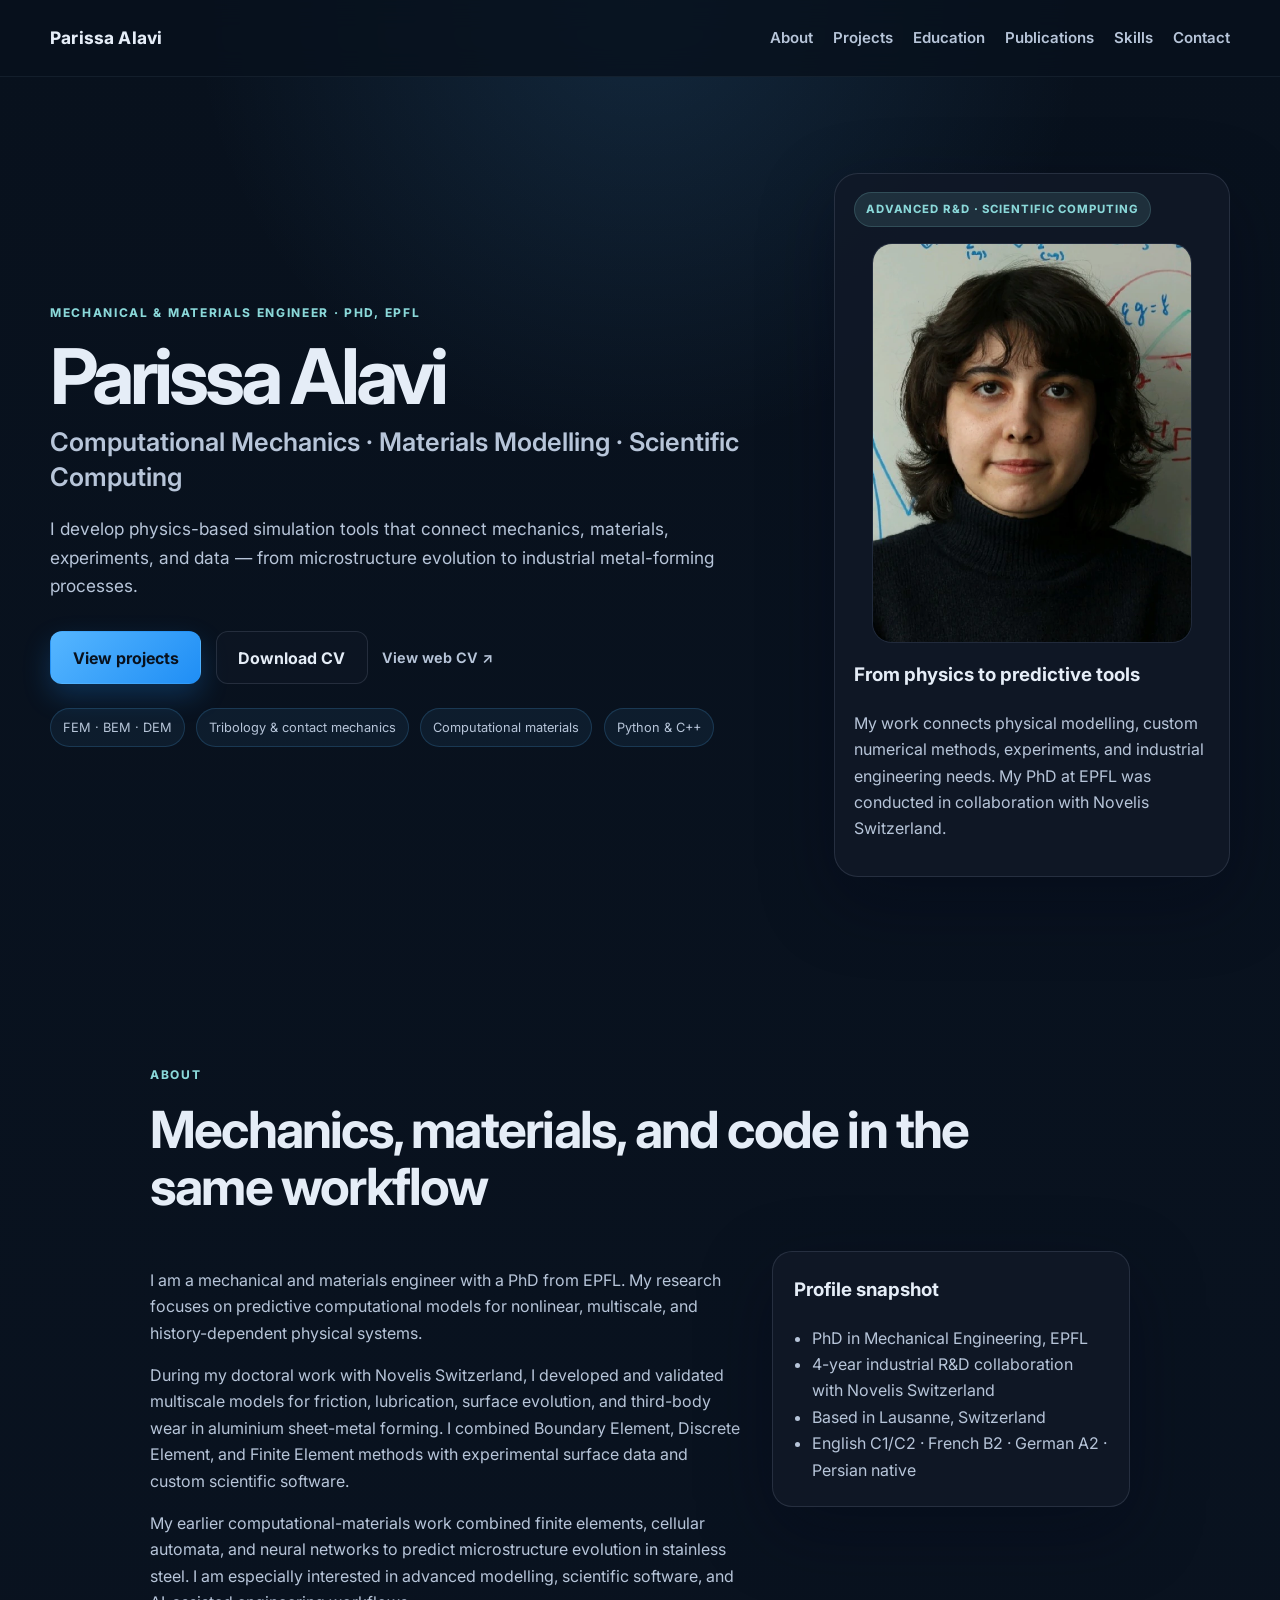
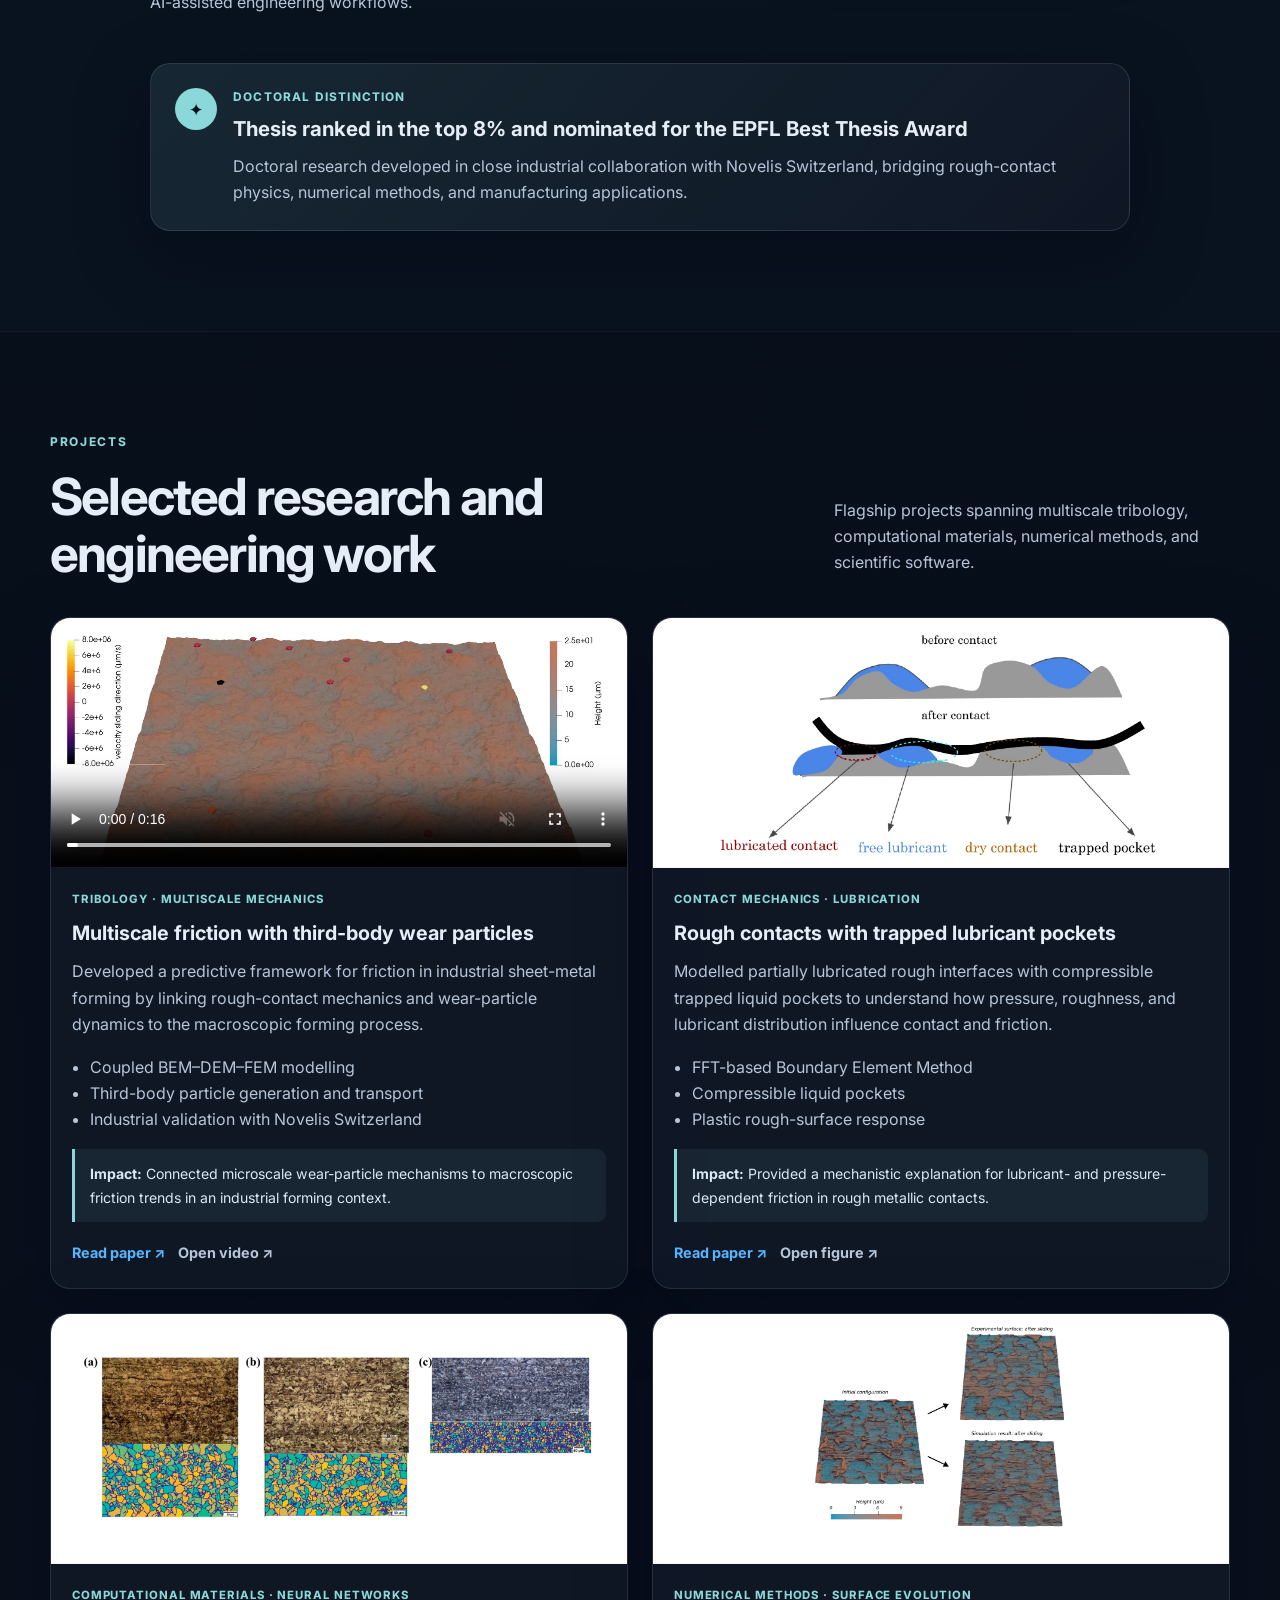
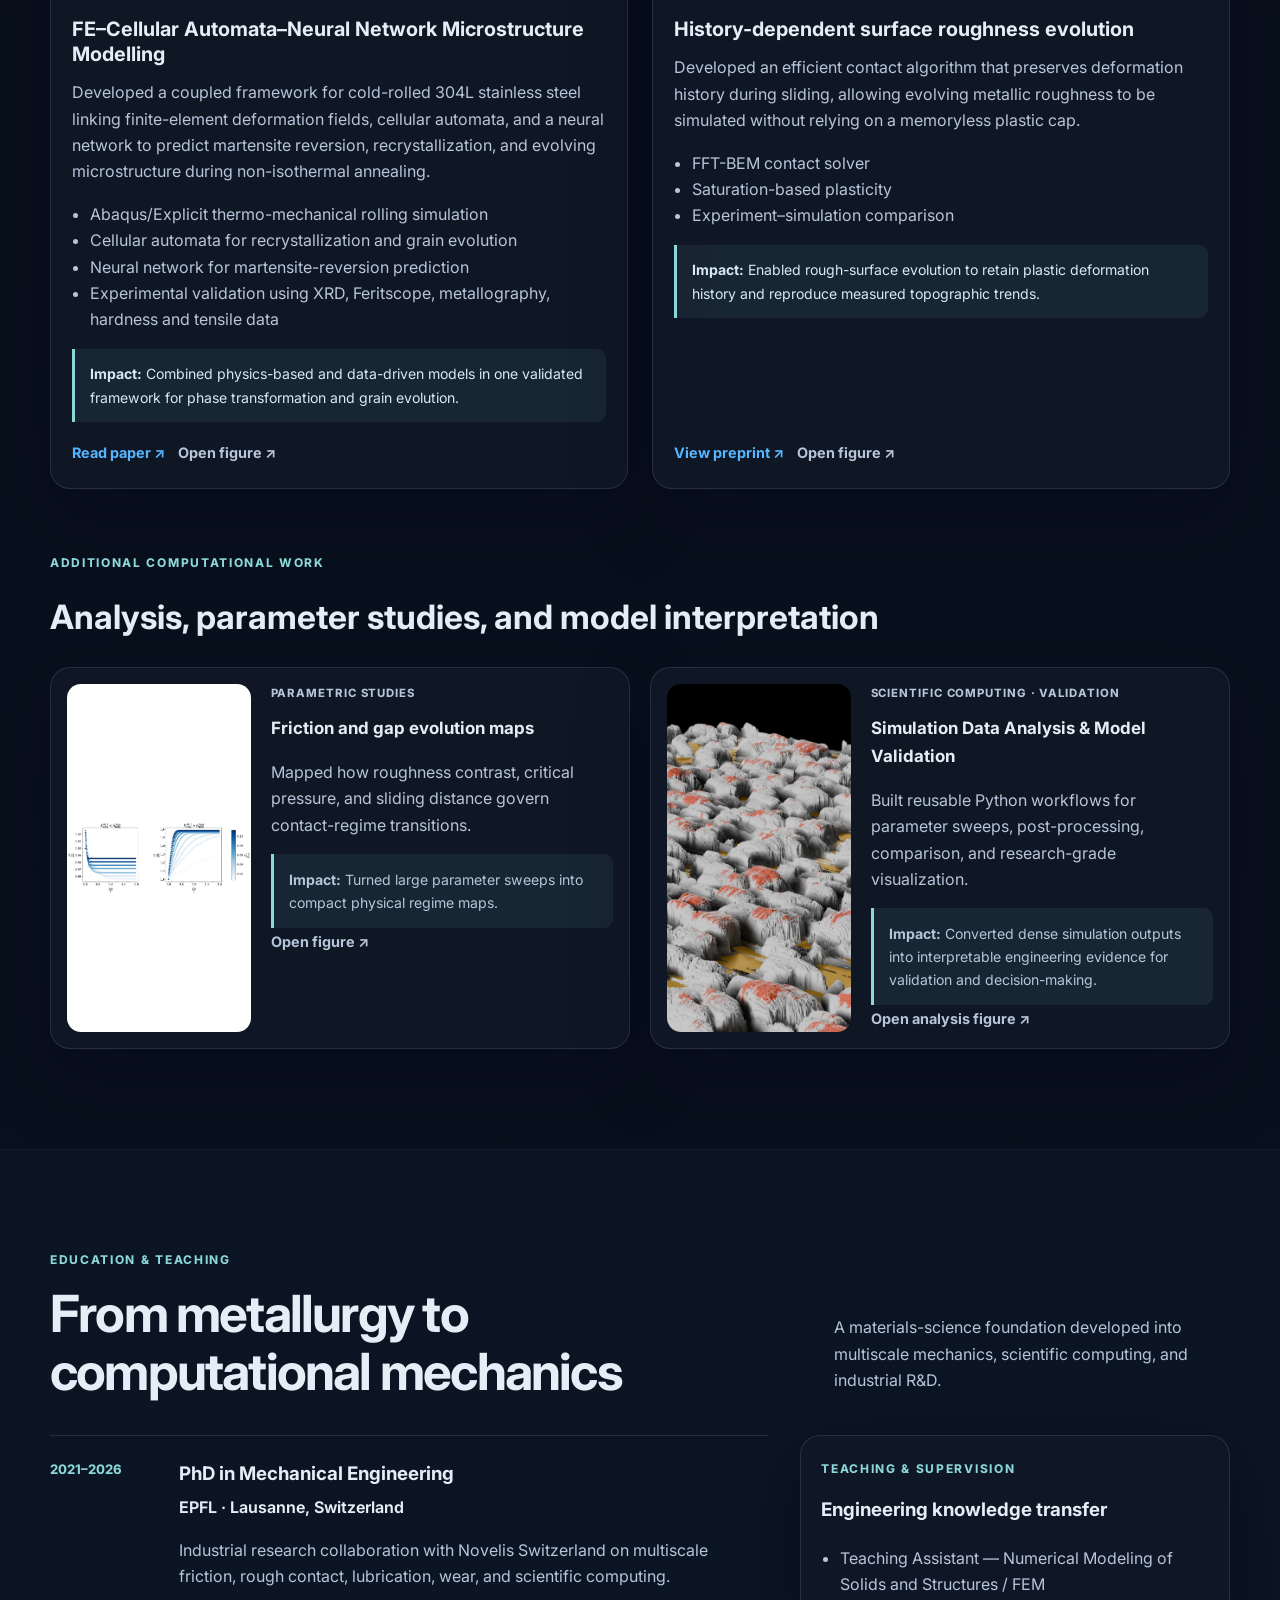
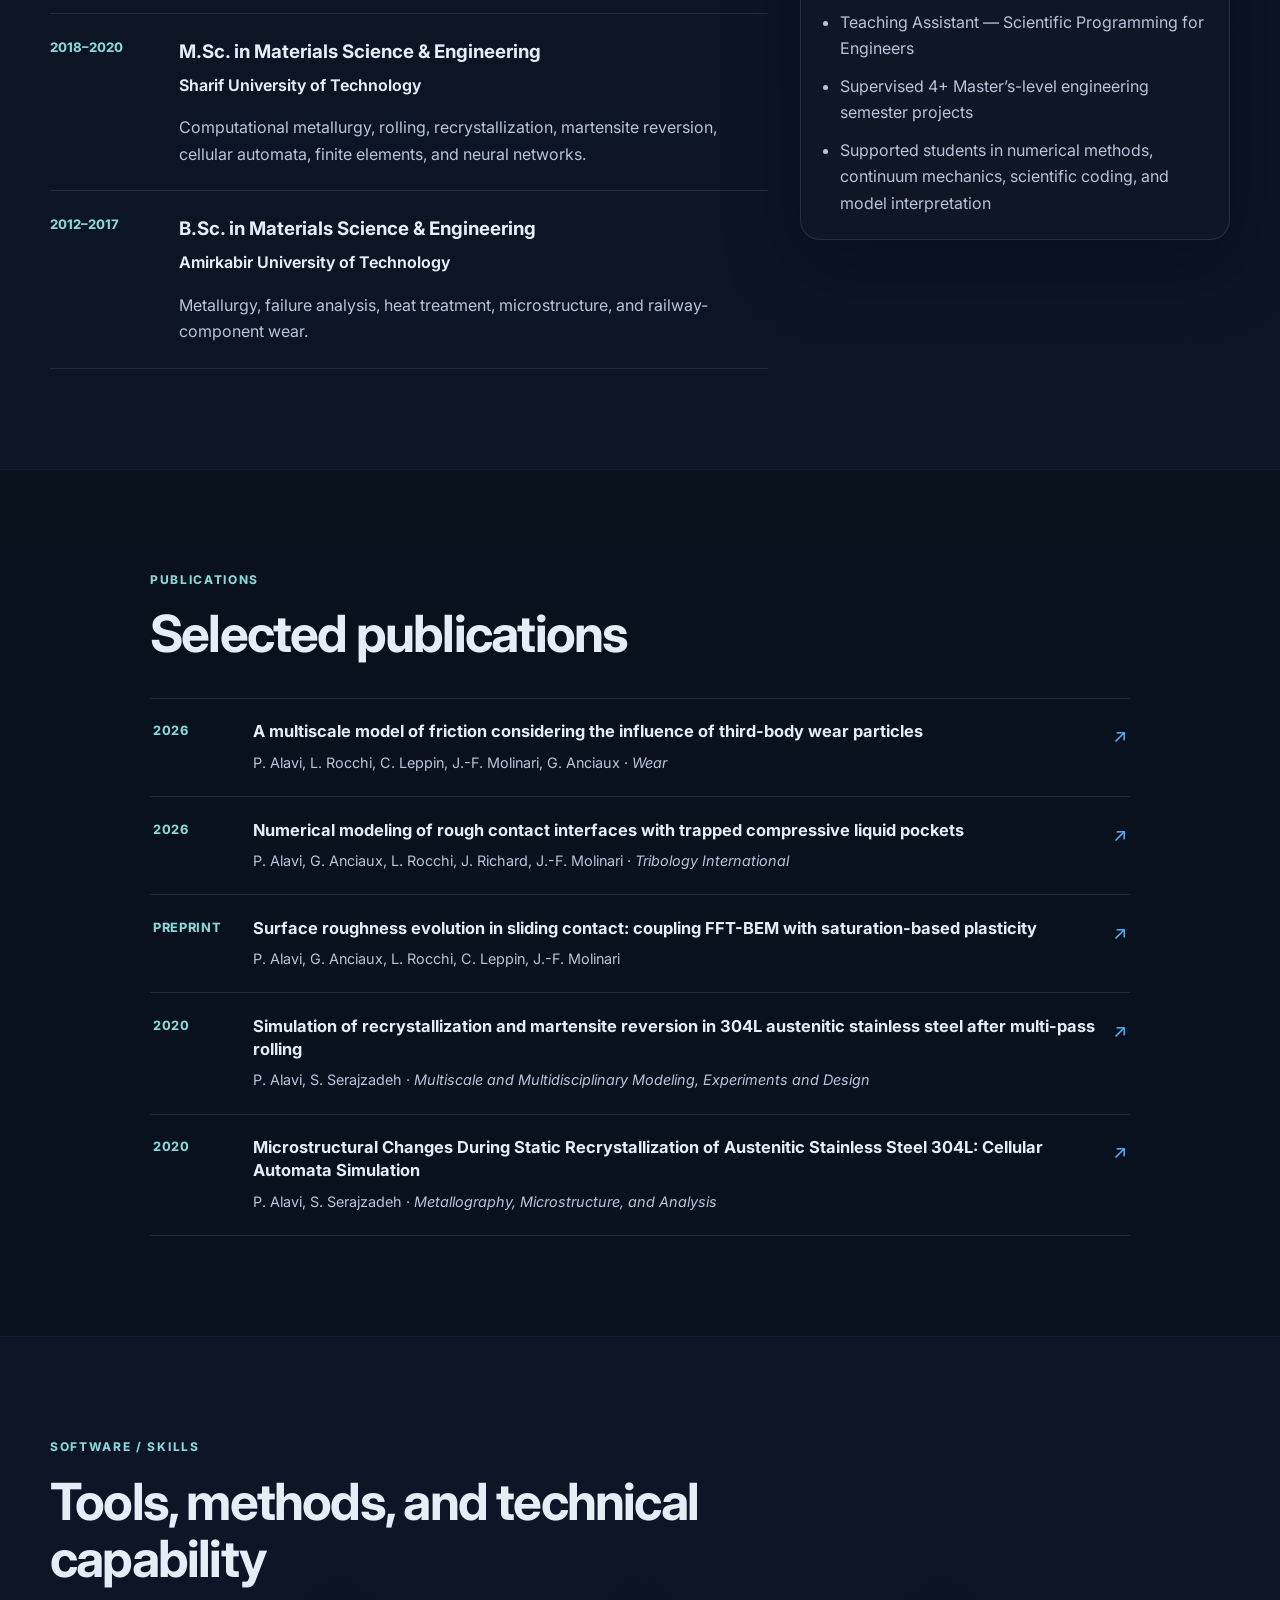
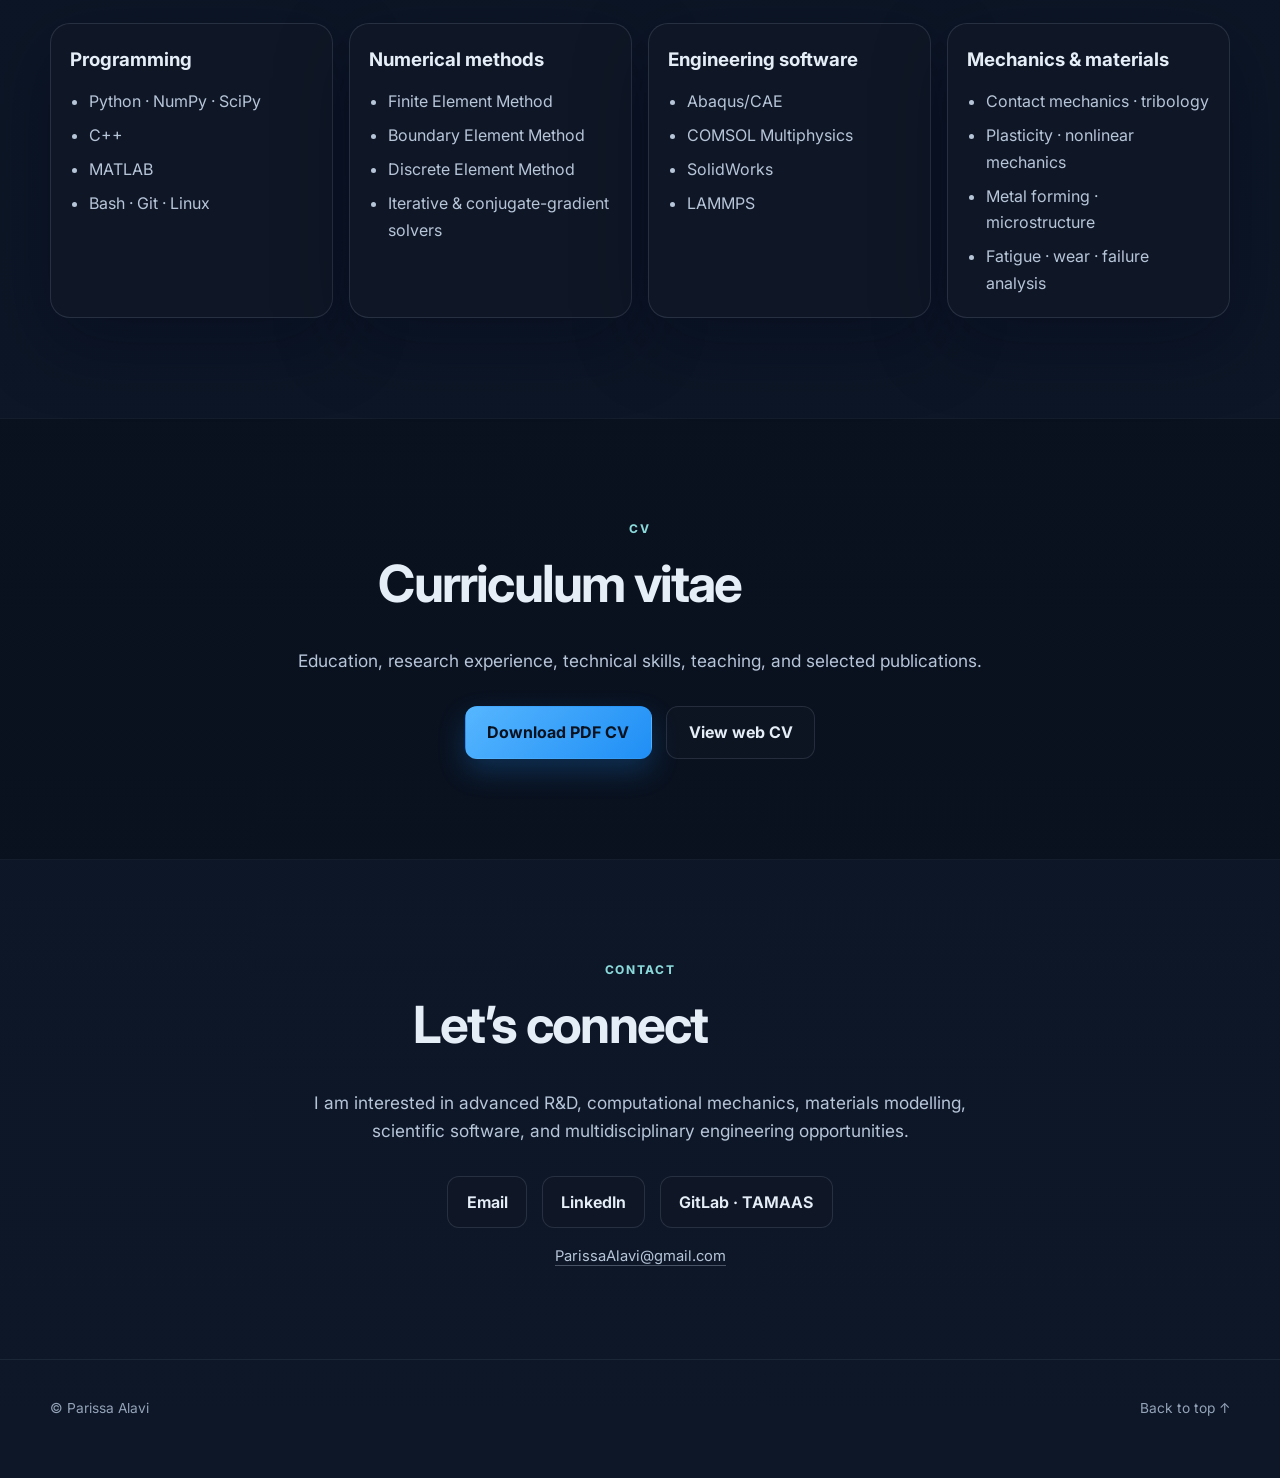
==== commit bfbeb345: "back to the stable version" ====
--- a/index.html
+++ b/index.html
@@ -1,472 +1,593 @@
-<!doctype html>
+<!DOCTYPE html>
 <html lang="en">
-<head>
-  <meta charset="utf-8" />
-  <meta name="viewport" content="width=device-width, initial-scale=1" />
-  <meta name="description" content="Parissa Alavi, PhD — computational mechanics, materials modelling, tribology, and scientific computing." />
-  <meta name="theme-color" content="#0b1220" />
-  <title>Parissa Alavi, PhD | Computational Mechanics & Scientific Computing</title>
-
-  <link rel="icon" href="assets/favicon.svg" type="image/svg+xml" />
-  <link rel="stylesheet" href="style.css" />
-</head>
-
-<body>
-  <a class="skip-link" href="#main">Skip to content</a>
-
-  <header class="site-header" id="top">
-    <nav class="nav shell" aria-label="Main navigation">
-      <a class="brand" href="#top" aria-label="Parissa Alavi home">
-        <span class="brand-mark" aria-hidden="true">PA</span>
-        <span class="brand-name">Parissa Alavi</span>
-      </a>
-
-      <button class="menu-toggle" type="button" aria-expanded="false" aria-controls="nav-links">
-        <span></span><span></span><span></span>
-        <span class="sr-only">Toggle navigation</span>
-      </button>
-
-      <div class="nav-links" id="nav-links">
-        <a href="#about">About</a>
-        <a href="#work">Projects</a>
-        <a href="#publications">Publications</a>
-        <a href="#skills">Skills</a>
-        <a href="#contact">Contact</a>
+  <head>
+    <meta charset="UTF-8" />
+    <meta name="viewport" content="width=device-width, initial-scale=1.0" />
+
+    <title>Parissa Alavi, PhD | Computational Mechanics & Materials</title>
+    <meta
+      name="description"
+      content="Parissa Alavi, PhD — computational mechanics, materials modelling, tribology, scientific computing, and physics-based R&D."
+    />
+    <meta name="theme-color" content="#08111d" />
+    <link rel="canonical" href="https://parissa-alavi.github.io/" />
+
+    <meta property="og:type" content="website" />
+    <meta property="og:title" content="Parissa Alavi, PhD | Computational Mechanics & Materials" />
+    <meta
+      property="og:description"
+      content="Physics-based simulation, multiscale mechanics, computational materials, and scientific software."
+    />
+    <meta property="og:url" content="https://parissa-alavi.github.io/" />
+    <meta property="og:image" content="https://parissa-alavi.github.io/assets/social-preview.jpg" />
+    <meta property="og:image:width" content="1200" />
+    <meta property="og:image:height" content="630" />
+    <meta property="og:image:alt" content="Parissa Alavi, PhD — Computational Mechanics and Materials Modelling" />
+
+    <meta name="twitter:card" content="summary_large_image" />
+    <meta name="twitter:title" content="Parissa Alavi, PhD | Computational Mechanics & Materials" />
+    <meta
+      name="twitter:description"
+      content="Physics-based simulation, multiscale mechanics, computational materials, and scientific software."
+    />
+    <meta name="twitter:image" content="https://parissa-alavi.github.io/assets/social-preview.jpg" />
+
+    <link rel="icon" href="assets/favicon.svg" type="image/svg+xml" />
+    <link rel="preconnect" href="https://fonts.googleapis.com" />
+    <link rel="preconnect" href="https://fonts.gstatic.com" crossorigin />
+    <link
+      href="https://fonts.googleapis.com/css2?family=Inter:wght@400;500;600;700;800&display=swap"
+      rel="stylesheet"
+    />
+    <link rel="stylesheet" href="styles.css" />
+    <script defer src="script.js"></script>
+
+    <script type="application/ld+json">
+    {
+      "@context": "https://schema.org",
+      "@type": "Person",
+      "name": "Parissa Alavi",
+      "honorificSuffix": "PhD",
+      "url": "https://parissa-alavi.github.io/",
+      "sameAs": [
+        "https://www.linkedin.com/in/parissa-alavi-0193b795/",
+        "https://gitlab.com/parissa_al/tamaas"
+      ],
+      "jobTitle": "Mechanical & Materials Engineer",
+      "alumniOf": {
+        "@type": "CollegeOrUniversity",
+        "name": "EPFL"
+      }
+    }
+    </script>
+  </head>
+
+  <body>
+    <a class="skip-link" href="#main-content">Skip to main content</a>
+
+    <header class="site-header">
+      <div class="container nav-wrap">
+        <a href="#home" class="brand" aria-label="Parissa Alavi homepage">Parissa Alavi</a>
+
+        <button
+          class="nav-toggle"
+          type="button"
+          aria-label="Open navigation"
+          aria-expanded="false"
+          aria-controls="site-nav"
+        >
+          <span aria-hidden="true"></span>
+          <span aria-hidden="true"></span>
+          <span aria-hidden="true"></span>
+        </button>
+
+        <nav class="site-nav" id="site-nav" aria-label="Main navigation">
+          <a href="#about">About</a>
+          <a href="#projects">Projects</a>
+          <a href="#experience">Education</a>
+          <a href="#publications">Publications</a>
+          <a href="#skills">Skills</a>
+          <a href="#contact">Contact</a>
+        </nav>
       </div>
-    </nav>
-  </header>
-
-  <main id="main">
-    <section class="hero shell">
-      <div class="hero-copy reveal">
-        <p class="eyebrow">Mechanical & Materials Engineer · PhD, EPFL</p>
-        <h1>
-          I build predictive models for
-          <span>complex physical systems.</span>
-        </h1>
-        <p class="hero-intro">
-          Computational mechanics, tribology, materials modelling and scientific computing —
-          translating physics, experiments and industrial questions into validated numerical tools.
-        </p>
-
-        <div class="hero-actions">
-          <a class="button primary" href="#work">Explore my work</a>
-          <a class="button secondary" href="assets/Parissa_Alavi_CV.pdf" target="_blank" rel="noreferrer">
-            View CV <span aria-hidden="true">↗</span>
-          </a>
-        </div>
-
-        <div class="hero-links" aria-label="Professional links">
-          <a href="https://www.linkedin.com/in/parissaalavi/" target="_blank" rel="noreferrer">LinkedIn ↗</a>
-          <!-- Replace YOUR_GITHUB_USERNAME with your actual GitHub username before publishing. -->
-          <a href="https://github.com/YOUR_GITHUB_USERNAME" target="_blank" rel="noreferrer">GitHub ↗</a>
-          <a href="mailto:ParissaAlavi@gmail.com">Email ↗</a>
-        </div>
+    </header>
+
+    <main id="main-content">
+      <section id="home" class="hero">
+        <div class="container hero-grid">
+          <div class="hero-copy">
+            <p class="eyebrow">Mechanical & Materials Engineer · PhD, EPFL</p>
+            <h1>Parissa Alavi</h1>
+            <h2>Computational Mechanics · Materials Modelling · Scientific Computing</h2>
+            <p class="lead">
+              I develop physics-based simulation tools that connect mechanics, materials, experiments,
+              and data — from microstructure evolution to industrial metal-forming processes.
+            </p>
+
+            <div class="cta-group">
+              <a class="button primary" href="#projects">View projects</a>
+              <a class="button secondary" href="assets/Parissa_Alavi_CV.pdf" download>Download CV</a>
+              <a class="text-action" href="cv.html">View web CV <span aria-hidden="true">↗</span></a>
+            </div>
+
+            <ul class="mini-meta" aria-label="Research focus areas">
+              <li>FEM · BEM · DEM</li>
+              <li>Tribology & contact mechanics</li>
+              <li>Computational materials</li>
+              <li>Python & C++</li>
+            </ul>
+          </div>
+
+          <aside class="hero-card" aria-label="Professional profile summary">
+            <div class="profile-badge">Advanced R&D · Scientific Computing</div>
+            <div class="portrait-frame">
+              <img
+                src="assets/parissa-portrait.webp"
+                alt="Parissa Alavi"
+                width="320"
+                height="400"
+                fetchpriority="high"
+              />
+            </div>
+            <div class="card-content">
+              <h3>From physics to predictive tools</h3>
+              <p>
+                My work connects physical modelling, custom numerical methods, experiments,
+                and industrial engineering needs. My PhD at EPFL was conducted in collaboration
+                with Novelis Switzerland.
+              </p>
+            </div>
+          </aside>
+        </div>
+      </section>
+
+      <section id="about" class="section">
+        <div class="container narrow">
+          <div class="section-heading">
+            <p class="eyebrow">About</p>
+            <h2>Mechanics, materials, and code in the same workflow</h2>
+          </div>
+
+          <div class="about-grid">
+            <div class="about-copy">
+              <p>
+                I am a mechanical and materials engineer with a PhD from EPFL. My research focuses on
+                predictive computational models for nonlinear, multiscale, and history-dependent physical systems.
+              </p>
+              <p>
+                During my doctoral work with Novelis Switzerland, I developed and validated multiscale
+                models for friction, lubrication, surface evolution, and third-body wear in aluminium
+                sheet-metal forming. I combined Boundary Element, Discrete Element, and Finite Element
+                methods with experimental surface data and custom scientific software.
+              </p>
+              <p>
+                My earlier computational-materials work combined finite elements, cellular automata,
+                and neural networks to predict microstructure evolution in stainless steel. I am especially
+                interested in advanced modelling, scientific software, and AI-assisted engineering workflows.
+              </p>
+            </div>
+
+            <aside class="info-panel">
+              <h3>Profile snapshot</h3>
+              <ul>
+                <li>PhD in Mechanical Engineering, EPFL</li>
+                <li>4-year industrial R&D collaboration with Novelis Switzerland</li>
+                <li>Based in Lausanne, Switzerland</li>
+                <li>English C1/C2 · French B2 · German A2 · Persian native</li>
+              </ul>
+            </aside>
+          </div>
+
+          <div class="achievement-card" aria-label="Doctoral thesis distinction">
+            <div class="achievement-icon" aria-hidden="true">✦</div>
+            <div>
+              <p class="achievement-kicker">Doctoral distinction</p>
+              <h3>Thesis ranked in the top 8% and nominated for the EPFL Best Thesis Award</h3>
+              <p>
+                Doctoral research developed in close industrial collaboration with Novelis Switzerland,
+                bridging rough-contact physics, numerical methods, and manufacturing applications.
+              </p>
+            </div>
+          </div>
+        </div>
+      </section>
+
+      <section id="projects" class="section alt">
+        <div class="container">
+          <div class="section-heading section-heading-wide">
+            <div>
+              <p class="eyebrow">Projects</p>
+              <h2>Selected research and engineering work</h2>
+            </div>
+            <p>
+              Flagship projects spanning multiscale tribology, computational materials,
+              numerical methods, and scientific software.
+            </p>
+          </div>
+
+          <div class="project-grid">
+            <article class="project-card">
+              <div class="project-figure figure-video">
+                <video
+                  class="project-video"
+                  autoplay
+                  muted
+                  loop
+                  playsinline
+                  controls
+                  preload="metadata"
+                  poster="assets/wear_particles_poster.webp"
+                  aria-label="Third-body wear-particle simulation over a rough surface"
+                >
+                  <source src="assets/wear_particles_simulation.webm" type="video/webm" />
+                  <source src="assets/wear_particles_simulation.mp4" type="video/mp4" />
+                  Your browser does not support embedded video.
+                </video>
+              </div>
+              <div class="project-body">
+                <div class="project-tag">Tribology · Multiscale Mechanics</div>
+                <h3>Multiscale friction with third-body wear particles</h3>
+                <p>
+                  Developed a predictive framework for friction in industrial sheet-metal forming by
+                  linking rough-contact mechanics and wear-particle dynamics to the macroscopic forming process.
+                </p>
+                <ul>
+                  <li>Coupled BEM–DEM–FEM modelling</li>
+                  <li>Third-body particle generation and transport</li>
+                  <li>Industrial validation with Novelis Switzerland</li>
+                </ul>
+                <p class="impact"><strong>Impact:</strong> Connected microscale wear-particle mechanisms to macroscopic friction trends in an industrial forming context.</p>
+                <div class="project-actions">
+                  <a class="project-link" href="https://doi.org/10.1016/j.wear.2026.206719" target="_blank" rel="noopener noreferrer">Read paper <span aria-hidden="true">↗</span></a>
+                  <a class="project-link subtle" href="assets/wear_particles_simulation.mp4" target="_blank" rel="noopener noreferrer">Open video <span aria-hidden="true">↗</span></a>
+                </div>
+              </div>
+            </article>
+
+            <article class="project-card">
+              <div class="project-figure figure-light">
+                <img
+                  src="assets/contact_types.webp"
+                  alt="Schematic of lubricated contact, free lubricant, dry contact, and trapped lubricant pockets"
+                  loading="lazy"
+                />
+              </div>
+              <div class="project-body">
+                <div class="project-tag">Contact Mechanics · Lubrication</div>
+                <h3>Rough contacts with trapped lubricant pockets</h3>
+                <p>
+                  Modelled partially lubricated rough interfaces with compressible trapped liquid pockets
+                  to understand how pressure, roughness, and lubricant distribution influence contact and friction.
+                </p>
+                <ul>
+                  <li>FFT-based Boundary Element Method</li>
+                  <li>Compressible liquid pockets</li>
+                  <li>Plastic rough-surface response</li>
+                </ul>
+                <p class="impact"><strong>Impact:</strong> Provided a mechanistic explanation for lubricant- and pressure-dependent friction in rough metallic contacts.</p>
+                <div class="project-actions">
+                  <a class="project-link" href="https://doi.org/10.1016/j.triboint.2025.111142" target="_blank" rel="noopener noreferrer">Read paper <span aria-hidden="true">↗</span></a>
+                  <a class="project-link subtle" href="assets/Contact_types_kinematic.pdf" target="_blank" rel="noopener noreferrer">Open figure <span aria-hidden="true">↗</span></a>
+                </div>
+              </div>
+            </article>
+
+            <article class="project-card">
+              <div class="project-figure figure-light microstructure-figure">
+                <img
+                  src="assets/microstructure_modeling.webp"
+                  alt="Predicted and experimental 304L stainless-steel microstructures after annealing for different rolling conditions"
+                  loading="lazy"
+                />
+              </div>
+              <div class="project-body">
+                <div class="project-tag">Computational Materials · Neural Networks</div>
+                <h3>FE–Cellular Automata–Neural Network Microstructure Modelling</h3>
+                <p>
+                  Developed a coupled framework for cold-rolled 304L stainless steel linking finite-element
+                  deformation fields, cellular automata, and a neural network to predict martensite reversion,
+                  recrystallization, and evolving microstructure during non-isothermal annealing.
+                </p>
+                <ul>
+                  <li>Abaqus/Explicit thermo-mechanical rolling simulation</li>
+                  <li>Cellular automata for recrystallization and grain evolution</li>
+                  <li>Neural network for martensite-reversion prediction</li>
+                  <li>Experimental validation using XRD, Feritscope, metallography, hardness and tensile data</li>
+                </ul>
+                <p class="impact"><strong>Impact:</strong> Combined physics-based and data-driven models in one validated framework for phase transformation and grain evolution.</p>
+                <div class="project-actions">
+                  <a class="project-link" href="https://doi.org/10.1007/s41939-020-00072-4" target="_blank" rel="noopener noreferrer">Read paper <span aria-hidden="true">↗</span></a>
+                  <a class="project-link subtle" href="assets/microstructure_modeling.webp" target="_blank" rel="noopener noreferrer">Open figure <span aria-hidden="true">↗</span></a>
+                </div>
+              </div>
+            </article>
+
+            <article class="project-card">
+              <div class="project-figure figure-light">
+                <img
+                  src="assets/experimental_vs_simulation_surface.webp"
+                  alt="Initial rough surface compared with experimental and simulated surfaces after sliding"
+                  loading="lazy"
+                />
+              </div>
+              <div class="project-body">
+                <div class="project-tag">Numerical Methods · Surface Evolution</div>
+                <h3>History-dependent surface roughness evolution</h3>
+                <p>
+                  Developed an efficient contact algorithm that preserves deformation history during sliding,
+                  allowing evolving metallic roughness to be simulated without relying on a memoryless plastic cap.
+                </p>
+                <ul>
+                  <li>FFT-BEM contact solver</li>
+                  <li>Saturation-based plasticity</li>
+                  <li>Experiment–simulation comparison</li>
+                </ul>
+                <p class="impact"><strong>Impact:</strong> Enabled rough-surface evolution to retain plastic deformation history and reproduce measured topographic trends.</p>
+                <div class="project-actions">
+                  <a class="project-link" href="https://papers.ssrn.com/sol3/papers.cfm?abstract_id=5761260" target="_blank" rel="noopener noreferrer">View preprint <span aria-hidden="true">↗</span></a>
+                  <a class="project-link subtle" href="assets/comparision_exp_surf.pdf" target="_blank" rel="noopener noreferrer">Open figure <span aria-hidden="true">↗</span></a>
+                </div>
+              </div>
+            </article>
+          </div>
+
+          <div class="additional-work">
+            <div class="additional-heading">
+              <p class="eyebrow">Additional computational work</p>
+              <h3>Analysis, parameter studies, and model interpretation</h3>
+            </div>
+
+            <div class="compact-project-grid">
+              <article class="compact-project">
+                <div class="compact-media figure-light">
+                  <img
+                    src="assets/gap_mu_ke_evolution.webp"
+                    alt="Normalized friction evolution under different pressure and roughness conditions"
+                    loading="lazy"
+                  />
+                </div>
+                <div>
+                  <p class="project-tag">Parametric Studies</p>
+                  <h4>Friction and gap evolution maps</h4>
+                  <p>Mapped how roughness contrast, critical pressure, and sliding distance govern contact-regime transitions.</p>
+                  <p class="impact"><strong>Impact:</strong> Turned large parameter sweeps into compact physical regime maps.</p>
+                  <a class="project-link subtle" href="assets/Gap_muKE_evolution_ratio_colorbar.pdf" target="_blank" rel="noopener noreferrer">Open figure <span aria-hidden="true">↗</span></a>
+                </div>
+              </article>
+
+              <article class="compact-project">
+                <div class="compact-media quantitative-media">
+                  <img
+                    src="assets/surface_contact_3d.webp"
+                    alt="Three-dimensional rough-surface contact visualization used for simulation analysis"
+                    loading="lazy"
+                  />
+                </div>
+                <div>
+                  <p class="project-tag">Scientific Computing · Validation</p>
+                  <h4>Simulation Data Analysis & Model Validation</h4>
+                  <p>Built reusable Python workflows for parameter sweeps, post-processing, comparison, and research-grade visualization.</p>
+                  <p class="impact"><strong>Impact:</strong> Converted dense simulation outputs into interpretable engineering evidence for validation and decision-making.</p>
+                  <a class="project-link subtle" href="assets/comp_Def_evolution_logmapped_colorbar.pdf" target="_blank" rel="noopener noreferrer">Open analysis figure <span aria-hidden="true">↗</span></a>
+                </div>
+              </article>
+            </div>
+          </div>
+        </div>
+      </section>
+
+      <section id="experience" class="section">
+        <div class="container">
+          <div class="section-heading section-heading-wide">
+            <div>
+              <p class="eyebrow">Education & teaching</p>
+              <h2>From metallurgy to computational mechanics</h2>
+            </div>
+            <p>
+              A materials-science foundation developed into multiscale mechanics,
+              scientific computing, and industrial R&D.
+            </p>
+          </div>
+
+          <div class="experience-grid">
+            <div class="timeline" aria-label="Education timeline">
+              <article class="timeline-item">
+                <span class="timeline-date">2021–2026</span>
+                <div>
+                  <h3>PhD in Mechanical Engineering</h3>
+                  <p class="timeline-place">EPFL · Lausanne, Switzerland</p>
+                  <p>Industrial research collaboration with Novelis Switzerland on multiscale friction, rough contact, lubrication, wear, and scientific computing.</p>
+                </div>
+              </article>
+
+              <article class="timeline-item">
+                <span class="timeline-date">2018–2020</span>
+                <div>
+                  <h3>M.Sc. in Materials Science & Engineering</h3>
+                  <p class="timeline-place">Sharif University of Technology</p>
+                  <p>Computational metallurgy, rolling, recrystallization, martensite reversion, cellular automata, finite elements, and neural networks.</p>
+                </div>
+              </article>
+
+              <article class="timeline-item">
+                <span class="timeline-date">2012–2017</span>
+                <div>
+                  <h3>B.Sc. in Materials Science & Engineering</h3>
+                  <p class="timeline-place">Amirkabir University of Technology</p>
+                  <p>Metallurgy, failure analysis, heat treatment, microstructure, and railway-component wear.</p>
+                </div>
+              </article>
+            </div>
+
+            <aside class="teaching-panel">
+              <p class="eyebrow">Teaching & supervision</p>
+              <h3>Engineering knowledge transfer</h3>
+              <ul>
+                <li>Teaching Assistant — Numerical Modeling of Solids and Structures / FEM</li>
+                <li>Teaching Assistant — Scientific Programming for Engineers</li>
+                <li>Supervised 4+ Master’s-level engineering semester projects</li>
+                <li>Supported students in numerical methods, continuum mechanics, scientific coding, and model interpretation</li>
+              </ul>
+            </aside>
+          </div>
+        </div>
+      </section>
+
+      <section id="publications" class="section alt">
+        <div class="container narrow">
+          <div class="section-heading">
+            <p class="eyebrow">Publications</p>
+            <h2>Selected publications</h2>
+          </div>
+
+          <div class="publication-list">
+            <a class="publication-item" href="https://doi.org/10.1016/j.wear.2026.206719" target="_blank" rel="noopener noreferrer">
+              <span class="year">2026</span>
+              <div>
+                <h3>A multiscale model of friction considering the influence of third-body wear particles</h3>
+                <p>P. Alavi, L. Rocchi, C. Leppin, J.-F. Molinari, G. Anciaux · <em>Wear</em></p>
+              </div>
+              <span class="pub-arrow" aria-hidden="true">↗</span>
+            </a>
+
+            <a class="publication-item" href="https://doi.org/10.1016/j.triboint.2025.111142" target="_blank" rel="noopener noreferrer">
+              <span class="year">2026</span>
+              <div>
+                <h3>Numerical modeling of rough contact interfaces with trapped compressive liquid pockets</h3>
+                <p>P. Alavi, G. Anciaux, L. Rocchi, J. Richard, J.-F. Molinari · <em>Tribology International</em></p>
+              </div>
+              <span class="pub-arrow" aria-hidden="true">↗</span>
+            </a>
+
+            <a class="publication-item" href="https://papers.ssrn.com/sol3/papers.cfm?abstract_id=5761260" target="_blank" rel="noopener noreferrer">
+              <span class="year">Preprint</span>
+              <div>
+                <h3>Surface roughness evolution in sliding contact: coupling FFT-BEM with saturation-based plasticity</h3>
+                <p>P. Alavi, G. Anciaux, L. Rocchi, C. Leppin, J.-F. Molinari</p>
+              </div>
+              <span class="pub-arrow" aria-hidden="true">↗</span>
+            </a>
+
+            <a class="publication-item" href="https://doi.org/10.1007/s41939-020-00072-4" target="_blank" rel="noopener noreferrer">
+              <span class="year">2020</span>
+              <div>
+                <h3>Simulation of recrystallization and martensite reversion in 304L austenitic stainless steel after multi-pass rolling</h3>
+                <p>P. Alavi, S. Serajzadeh · <em>Multiscale and Multidisciplinary Modeling, Experiments and Design</em></p>
+              </div>
+              <span class="pub-arrow" aria-hidden="true">↗</span>
+            </a>
+
+            <a class="publication-item" href="https://doi.org/10.1007/s13632-020-00623-8" target="_blank" rel="noopener noreferrer">
+              <span class="year">2020</span>
+              <div>
+                <h3>Microstructural Changes During Static Recrystallization of Austenitic Stainless Steel 304L: Cellular Automata Simulation</h3>
+                <p>P. Alavi, S. Serajzadeh · <em>Metallography, Microstructure, and Analysis</em></p>
+              </div>
+              <span class="pub-arrow" aria-hidden="true">↗</span>
+            </a>
+          </div>
+        </div>
+      </section>
+
+      <section id="skills" class="section">
+        <div class="container">
+          <div class="section-heading">
+            <p class="eyebrow">Software / Skills</p>
+            <h2>Tools, methods, and technical capability</h2>
+          </div>
+
+          <div class="skills-grid">
+            <article class="skill-panel">
+              <h3>Programming</h3>
+              <ul>
+                <li>Python · NumPy · SciPy</li>
+                <li>C++</li>
+                <li>MATLAB</li>
+                <li>Bash · Git · Linux</li>
+              </ul>
+            </article>
+
+            <article class="skill-panel">
+              <h3>Numerical methods</h3>
+              <ul>
+                <li>Finite Element Method</li>
+                <li>Boundary Element Method</li>
+                <li>Discrete Element Method</li>
+                <li>Iterative & conjugate-gradient solvers</li>
+              </ul>
+            </article>
+
+            <article class="skill-panel">
+              <h3>Engineering software</h3>
+              <ul>
+                <li>Abaqus/CAE</li>
+                <li>COMSOL Multiphysics</li>
+                <li>SolidWorks</li>
+                <li>LAMMPS</li>
+              </ul>
+            </article>
+
+            <article class="skill-panel">
+              <h3>Mechanics & materials</h3>
+              <ul>
+                <li>Contact mechanics · tribology</li>
+                <li>Plasticity · nonlinear mechanics</li>
+                <li>Metal forming · microstructure</li>
+                <li>Fatigue · wear · failure analysis</li>
+              </ul>
+            </article>
+          </div>
+        </div>
+      </section>
+
+      <section id="cv" class="section cv-section-home alt">
+        <div class="container narrow center">
+          <div class="section-heading">
+            <p class="eyebrow">CV</p>
+            <h2>Curriculum vitae</h2>
+          </div>
+          <p class="lead centered-lead">
+            Education, research experience, technical skills, teaching, and selected publications.
+          </p>
+          <div class="cv-actions">
+            <a class="button primary" href="assets/Parissa_Alavi_CV.pdf" download>Download PDF CV</a>
+            <a class="button secondary" href="cv.html" target="_blank" rel="noopener noreferrer">View web CV</a>
+          </div>
+        </div>
+      </section>
+
+      <section id="contact" class="section contact-block">
+        <div class="container narrow center">
+          <div class="section-heading">
+            <p class="eyebrow">Contact</p>
+            <h2>Let’s connect</h2>
+          </div>
+          <p class="lead centered-lead">
+            I am interested in advanced R&D, computational mechanics, materials modelling,
+            scientific software, and multidisciplinary engineering opportunities.
+          </p>
+          <div class="contact-links">
+            <a
+              href="https://mail.google.com/mail/?view=cm&fs=1&to=ParissaAlavi@gmail.com"
+              target="_blank"
+              rel="noopener noreferrer"
+              aria-label="Compose an email to Parissa Alavi in Gmail"
+            >Email</a>
+            <a href="https://www.linkedin.com/in/parissa-alavi-0193b795/" target="_blank" rel="noopener noreferrer">LinkedIn</a>
+            <a href="https://gitlab.com/parissa_al/tamaas" target="_blank" rel="noopener noreferrer">GitLab · TAMAAS</a>
+          </div>
+          <p class="contact-email-text">
+            <a href="https://mail.google.com/mail/?view=cm&fs=1&to=ParissaAlavi@gmail.com" target="_blank" rel="noopener noreferrer">ParissaAlavi@gmail.com</a>
+          </p>
+        </div>
+      </section>
+    </main>
+
+    <footer class="site-footer">
+      <div class="container footer-wrap">
+        <p>© <span id="year"></span> Parissa Alavi</p>
+        <a href="#home">Back to top <span aria-hidden="true">↑</span></a>
       </div>
-
-      <aside class="hero-panel reveal" aria-label="Profile snapshot">
-        <div class="orbit-visual" aria-hidden="true">
-          <span class="orbit orbit-a"></span>
-          <span class="orbit orbit-b"></span>
-          <span class="orbit-dot dot-a"></span>
-          <span class="orbit-dot dot-b"></span>
-          <div class="orbit-core">
-            <strong>Physics</strong>
-            <span>×</span>
-            <strong>Computation</strong>
-          </div>
-        </div>
-
-        <div class="snapshot-grid">
-          <div>
-            <span class="snapshot-label">Focus</span>
-            <strong>Advanced R&D</strong>
-          </div>
-          <div>
-            <span class="snapshot-label">Methods</span>
-            <strong>FEM · BEM · DEM</strong>
-          </div>
-          <div>
-            <span class="snapshot-label">Code</span>
-            <strong>Python · C++</strong>
-          </div>
-          <div>
-            <span class="snapshot-label">Based in</span>
-            <strong>Lausanne, CH</strong>
-          </div>
-        </div>
-      </aside>
-    </section>
-
-    <section class="section section-soft" id="about">
-      <div class="shell section-grid">
-        <div class="section-heading reveal">
-          <p class="eyebrow">About</p>
-          <h2>Mechanics, materials and code — in the same workflow.</h2>
-        </div>
-
-        <div class="about-copy reveal">
-          <p class="lead">
-            I am a mechanical and materials engineer with a PhD from EPFL, where my doctoral research
-            was carried out in industrial collaboration with Novelis Switzerland.
-          </p>
-          <p>
-            My work sits at the intersection of nonlinear mechanics, surface and contact phenomena,
-            metal forming, microstructure evolution, numerical methods and scientific software.
-            I enjoy taking a physical problem from formulation to implementation, validation and
-            engineering interpretation.
-          </p>
-          <p>
-            Across research projects I have developed multiscale models, custom numerical solvers,
-            automated simulation workflows and data-driven surrogates using Python, C++, MATLAB,
-            Abaqus and related tools.
-          </p>
-
-          <div class="about-facts">
-            <div>
-              <strong>6+ years</strong>
-              <span>modelling & scientific computing</span>
-            </div>
-            <div>
-              <strong>4-year</strong>
-              <span>EPFL–Novelis industrial R&D project</span>
-            </div>
-            <div>
-              <strong>Top 8%</strong>
-              <span>PhD thesis; nominated for EPFL Best Thesis Award</span>
-            </div>
-          </div>
-        </div>
-      </div>
-    </section>
-
-    <section class="section" id="work">
-      <div class="shell">
-        <div class="section-heading wide reveal">
-          <div>
-            <p class="eyebrow">Selected projects</p>
-            <h2>From microscale mechanisms to engineering predictions.</h2>
-          </div>
-          <p>
-            A selection of work spanning tribology, multiscale mechanics, metal forming,
-            microstructural modelling, electrochemical device design and scientific software.
-          </p>
-        </div>
-
-        <div class="project-grid">
-          <article class="project-card featured reveal">
-            <div class="project-visual visual-particles" aria-hidden="true">
-              <div class="surface surface-top"></div>
-              <div class="surface surface-bottom"></div>
-              <span class="particle p1"></span>
-              <span class="particle p2"></span>
-              <span class="particle p3"></span>
-              <span class="particle p4"></span>
-              <div class="arrow-line"></div>
-            </div>
-
-            <div class="project-body">
-              <div class="project-meta">
-                <span>01</span>
-                <span>Tribology · Multiscale mechanics</span>
-              </div>
-              <h3>Multiscale friction with third-body wear particles</h3>
-              <p>
-                Developed a hierarchical framework linking wear-particle mechanics at rough interfaces
-                to macroscopic friction in strip drawing, coupling BEM–DEM mesoscale simulations with
-                a finite-element representation of the forming process.
-              </p>
-              <div class="tags">
-                <span>BEM</span><span>DEM</span><span>FEM</span><span>Python</span><span>C++</span>
-              </div>
-              <a class="text-link" href="https://doi.org/10.1016/j.wear.2026.206719" target="_blank" rel="noreferrer">
-                Read the paper <span aria-hidden="true">↗</span>
-              </a>
-            </div>
-          </article>
-
-          <article class="project-card reveal">
-            <div class="project-visual visual-liquid" aria-hidden="true">
-              <div class="rough-line top"></div>
-              <div class="rough-line bottom"></div>
-              <span class="drop d1"></span>
-              <span class="drop d2"></span>
-              <span class="drop d3"></span>
-              <div class="pressure-label">P ↑</div>
-            </div>
-
-            <div class="project-body">
-              <div class="project-meta">
-                <span>02</span>
-                <span>Contact mechanics · Lubrication</span>
-              </div>
-              <h3>Rough contacts with trapped compressible lubricant pockets</h3>
-              <p>
-                Built a Fourier-space BEM model for partially lubricated rough contacts, coupling
-                compressible trapped lubricant with plastic surface response to explain pressure-
-                and lubricant-dependent friction trends.
-              </p>
-              <div class="tags">
-                <span>FFT-BEM</span><span>Mixed lubrication</span><span>Plasticity</span>
-              </div>
-              <a class="text-link" href="https://doi.org/10.1016/j.triboint.2025.111142" target="_blank" rel="noreferrer">
-                Read the paper <span aria-hidden="true">↗</span>
-              </a>
-            </div>
-          </article>
-
-          <article class="project-card reveal">
-            <div class="project-visual visual-roughness" aria-hidden="true">
-              <svg viewBox="0 0 640 240" role="img">
-                <path d="M0 142 C48 78 75 188 120 120 S194 53 236 128 314 190 360 109 441 54 481 131 556 197 640 104"
-                      fill="none" stroke="currentColor" stroke-width="3" />
-                <path d="M0 173 C48 109 75 219 120 151 S194 84 236 159 314 221 360 140 441 85 481 162 556 228 640 135"
-                      fill="none" stroke="currentColor" stroke-width="1.5" opacity=".35" />
-                <line x1="0" y1="65" x2="640" y2="65" stroke="currentColor" opacity=".22" stroke-dasharray="7 9"/>
-                <line x1="0" y1="105" x2="640" y2="105" stroke="currentColor" opacity=".15" stroke-dasharray="7 9"/>
-              </svg>
-            </div>
-
-            <div class="project-body">
-              <div class="project-meta">
-                <span>03</span>
-                <span>Surface evolution · Numerical methods</span>
-              </div>
-              <h3>History-dependent surface roughness evolution</h3>
-              <p>
-                Developed an efficient FFT-BEM framework with saturation-based plasticity to preserve
-                deformation history during sliding and predict the evolution of rough metallic surfaces.
-              </p>
-              <div class="tags">
-                <span>FFT</span><span>BEM</span><span>Plasticity</span><span>Iterative solvers</span>
-              </div>
-              <a class="text-link"
-                 href="https://papers.ssrn.com/sol3/Delivery.cfm/23b0e519-3269-4702-b443-bcf49a27b166-MECA.pdf?abstractid=5761260&mirid=1"
-                 target="_blank" rel="noreferrer">
-                View preprint <span aria-hidden="true">↗</span>
-              </a>
-            </div>
-          </article>
-
-          <article class="project-card reveal">
-            <div class="project-visual visual-grains" aria-hidden="true">
-              <span style="--x:8%;--y:18%;--s:58px"></span>
-              <span style="--x:27%;--y:11%;--s:76px"></span>
-              <span style="--x:49%;--y:21%;--s:62px"></span>
-              <span style="--x:72%;--y:9%;--s:82px"></span>
-              <span style="--x:14%;--y:55%;--s:80px"></span>
-              <span style="--x:42%;--y:58%;--s:92px"></span>
-              <span style="--x:72%;--y:56%;--s:67px"></span>
-            </div>
-
-            <div class="project-body">
-              <div class="project-meta">
-                <span>04</span>
-                <span>Computational materials · AI</span>
-              </div>
-              <h3>FE–cellular automata–neural network microstructure modelling</h3>
-              <p>
-                Coupled finite-element deformation fields, cellular automata and neural-network
-                surrogates to model recrystallization and martensite reversion in cold-rolled
-                304L stainless steel during non-isothermal annealing.
-              </p>
-              <div class="tags">
-                <span>Abaqus</span><span>Cellular automata</span><span>Neural networks</span>
-              </div>
-              <a class="text-link" href="https://doi.org/10.1007/s41939-020-00072-4" target="_blank" rel="noreferrer">
-                Read the paper <span aria-hidden="true">↗</span>
-              </a>
-            </div>
-          </article>
-
-          <article class="project-card featured reveal" id="electrochemical-design">
-            <div class="project-visual" aria-hidden="true" style="display:grid;place-items:center;padding:24px;">
-              <svg viewBox="0 0 560 320" width="100%" fill="none" xmlns="http://www.w3.org/2000/svg">
-                <rect x="44" y="85" width="235" height="170" rx="18" fill="#d7e5ed" stroke="#7293aa" stroke-width="2"/>
-                <rect x="279" y="85" width="235" height="170" rx="18" fill="#e5edf2" stroke="#7293aa" stroke-width="2"/>
-                <path d="M75 112V226M483 112V226" stroke="#294c67" stroke-width="10" stroke-linecap="round"/>
-                <path d="M75 112H108M75 150H108M75 188H108M75 226H108M483 112H450M483 150H450M483 188H450M483 226H450" stroke="#294c67" stroke-width="8" stroke-linecap="round"/>
-                <path d="M75 85V46H483V85" stroke="#51728e" stroke-width="2"/>
-                <rect x="237" y="29" width="86" height="34" rx="17" fill="#edf2f6" stroke="#7293aa"/>
-                <text x="280" y="52" text-anchor="middle" fill="#294c67" font-size="19" font-family="sans-serif">+ / −</text>
-                <path d="M182 171H370M357 161L370 171L357 181" stroke="#51728e" stroke-width="3"/>
-                <g fill="#51728e"><circle cx="146" cy="133" r="6"/><circle cx="171" cy="212" r="5"/><circle cx="216" cy="124" r="5"/><circle cx="238" cy="207" r="6"/><circle cx="321" cy="132" r="5"/><circle cx="356" cy="216" r="5"/><circle cx="405" cy="130" r="6"/></g>
-                <text x="280" y="294" text-anchor="middle" fill="#51728e" font-size="14" font-family="sans-serif">Electrical conduction · Diffusion · Ion migration</text>
-              </svg>
-            </div>
-            <div class="project-body">
-              <div class="project-meta">
-                <span>05</span>
-                <span>Electrochemical design · Ongoing</span>
-              </div>
-              <h3>Multiphysics design of a hydrogel-based sensing device</h3>
-              <p>
-                Developing computational models of electrical conduction, diffusion and ion migration
-                to support the design of an electrochemical sensing device. Comparing electrode contact
-                geometries and hydrogel properties to investigate the trade-off between passive leakage
-                and electrically driven transport.
-              </p>
-              <p style="margin-top:14px;">
-                Automating parametric studies and post-processing to assess contact area, current
-                distribution and species transfer, and translate simulation results into design choices.
-              </p>
-              <div class="tags">
-                <span>COMSOL</span><span>Python</span><span>Ion transport</span><span>Parametric studies</span>
-              </div>
-              <span style="color:var(--muted);font-size:12px;">Ongoing modelling study · Conceptual illustration</span>
-            </div>
-          </article>
-        </div>
-      </div>
-    </section>
-
-    <section class="section section-dark" id="publications">
-      <div class="shell">
-        <div class="section-heading wide reveal">
-          <div>
-            <p class="eyebrow">Selected publications</p>
-            <h2>Research across tribology and computational materials.</h2>
-          </div>
-          <p>
-            First-author work connecting numerical modelling with experimentally and industrially
-            relevant mechanical behaviour.
-          </p>
-        </div>
-
-        <div class="publication-list">
-          <a class="publication reveal" href="https://doi.org/10.1016/j.wear.2026.206719" target="_blank" rel="noreferrer">
-            <span class="pub-year">2026</span>
-            <span class="pub-main">
-              <strong>A multiscale model of friction considering the influence of third-body wear particles</strong>
-              <span>P. Alavi, L. Rocchi, C. Leppin, J.-F. Molinari, G. Anciaux · <em>Wear</em></span>
-            </span>
-            <span class="pub-arrow" aria-hidden="true">↗</span>
-          </a>
-
-          <a class="publication reveal" href="https://doi.org/10.1016/j.triboint.2025.111142" target="_blank" rel="noreferrer">
-            <span class="pub-year">2026</span>
-            <span class="pub-main">
-              <strong>Numerical modeling of rough contact interfaces with trapped compressive liquid pockets</strong>
-              <span>P. Alavi, G. Anciaux, L. Rocchi, J. Richard, J.-F. Molinari · <em>Tribology International</em></span>
-            </span>
-            <span class="pub-arrow" aria-hidden="true">↗</span>
-          </a>
-
-          <a class="publication reveal"
-             href="https://papers.ssrn.com/sol3/Delivery.cfm/23b0e519-3269-4702-b443-bcf49a27b166-MECA.pdf?abstractid=5761260&mirid=1"
-             target="_blank" rel="noreferrer">
-            <span class="pub-year">Preprint</span>
-            <span class="pub-main">
-              <strong>Surface roughness evolution in sliding contact: coupling FFT-BEM with saturation-based plasticity</strong>
-              <span>P. Alavi, G. Anciaux, L. Rocchi, C. Leppin, J.-F. Molinari</span>
-            </span>
-            <span class="pub-arrow" aria-hidden="true">↗</span>
-          </a>
-
-          <a class="publication reveal" href="https://doi.org/10.1007/s41939-020-00072-4" target="_blank" rel="noreferrer">
-            <span class="pub-year">2020</span>
-            <span class="pub-main">
-              <strong>Simulation of recrystallization and martensite reversion in 304L austenitic stainless steel after multi-pass rolling</strong>
-              <span>P. Alavi, S. Serajzadeh · <em>Multiscale and Multidisciplinary Modeling, Experiments and Design</em></span>
-            </span>
-            <span class="pub-arrow" aria-hidden="true">↗</span>
-          </a>
-
-          <a class="publication reveal" href="https://doi.org/10.1007/s13632-020-00623-8" target="_blank" rel="noreferrer">
-            <span class="pub-year">2020</span>
-            <span class="pub-main">
-              <strong>Microstructural Changes During Static Recrystallization of Austenitic Stainless Steel 304L: Cellular Automata Simulation</strong>
-              <span>P. Alavi, S. Serajzadeh · <em>Metallography, Microstructure, and Analysis</em></span>
-            </span>
-            <span class="pub-arrow" aria-hidden="true">↗</span>
-          </a>
-        </div>
-      </div>
-    </section>
-
-    <section class="section" id="skills">
-      <div class="shell">
-        <div class="section-heading wide reveal">
-          <div>
-            <p class="eyebrow">Toolkit</p>
-            <h2>Physics-first engineering, implemented in code.</h2>
-          </div>
-          <p>
-            I work across modelling, implementation, simulation, validation and interpretation rather
-            than treating them as separate steps.
-          </p>
-        </div>
-
-        <div class="skills-grid">
-          <article class="skill-card reveal">
-            <span class="skill-number">01</span>
-            <h3>Mechanics & modelling</h3>
-            <p>Nonlinear mechanics, contact mechanics, plasticity, thermomechanics, tribology, friction, wear and multiscale modelling.</p>
-          </article>
-
-          <article class="skill-card reveal">
-            <span class="skill-number">02</span>
-            <h3>Numerical methods</h3>
-            <p>Finite Element Method, Boundary Element Method, Discrete Element Method, iterative solvers, conjugate-gradient methods and numerical optimisation.</p>
-          </article>
-
-          <article class="skill-card reveal">
-            <span class="skill-number">03</span>
-            <h3>Scientific computing</h3>
-            <p>Python, NumPy, SciPy, scikit-learn, C++, MATLAB, Bash, Git and Linux; experience developing custom solvers and automated workflows.</p>
-          </article>
-
-          <article class="skill-card reveal">
-            <span class="skill-number">04</span>
-            <h3>Engineering software</h3>
-            <p>Abaqus/CAE, COMSOL Multiphysics, SolidWorks, LAMMPS and experience adapting quickly to new simulation and engineering environments.</p>
-          </article>
-
-          <article class="skill-card reveal">
-            <span class="skill-number">05</span>
-            <h3>Materials</h3>
-            <p>Aluminium alloys, stainless steels, metal forming, heat treatment, microstructure evolution, fatigue, fracture, wear and failure analysis.</p>
-          </article>
-
-          <article class="skill-card reveal">
-            <span class="skill-number">06</span>
-            <h3>Data & AI</h3>
-            <p>Neural-network surrogates, regression/classification, feature extraction, simulation-data generation and quantitative model validation.</p>
-          </article>
-        </div>
-      </div>
-    </section>
-
-    <section class="section contact-section" id="contact">
-      <div class="shell contact-grid">
-        <div class="section-heading reveal">
-          <p class="eyebrow">Contact</p>
-          <h2>Interested in complex engineering problems and computational R&D.</h2>
-        </div>
-
-        <div class="contact-card reveal">
-          <p>
-            I am open to conversations around advanced modelling, computational mechanics,
-            materials R&D, scientific software and multidisciplinary engineering.
-          </p>
-          <a class="contact-email" href="mailto:ParissaAlavi@gmail.com">ParissaAlavi@gmail.com</a>
-          <div class="contact-links">
-            <a href="https://www.linkedin.com/in/parissaalavi/" target="_blank" rel="noreferrer">LinkedIn ↗</a>
-            <a href="assets/Parissa_Alavi_CV.pdf" target="_blank" rel="noreferrer">CV ↗</a>
-            <a href="https://github.com/YOUR_GITHUB_USERNAME" target="_blank" rel="noreferrer">GitHub ↗</a>
-          </div>
-        </div>
-      </div>
-    </section>
-  </main>
-
-  <footer class="footer">
-    <div class="shell">
-      <p>© <span id="year"></span> Parissa Alavi</p>
-      <a href="#top">Back to top ↑</a>
-    </div>
-  </footer>
-
-  <script src="script.js"></script>
-</body>
+    </footer>
+  </body>
 </html>
--- a/styles.css
+++ b/styles.css
@@ -0,0 +1,975 @@
+:root {
+  --bg: #08111d;
+  --bg-soft: #0d1728;
+  --panel: #0f172a;
+  --panel-2: #111c30;
+  --card: rgba(17, 24, 39, 0.88);
+  --card-border: rgba(148, 163, 184, 0.18);
+  --text: #e5edf7;
+  --muted: #b7c5d9;
+  --subtle: #94a3b8;
+  --primary: #56b6ff;
+  --primary-strong: #1f8ef5;
+  --accent: #8ad8d9;
+  --accent-soft: rgba(138, 216, 217, 0.12);
+  --shadow: 0 24px 72px rgba(2, 6, 23, 0.34);
+  --radius: 20px;
+  --container: min(1180px, calc(100% - 32px));
+}
+
+*,
+*::before,
+*::after {
+  box-sizing: border-box;
+}
+
+html {
+  scroll-behavior: smooth;
+  scroll-padding-top: 92px;
+}
+
+body {
+  margin: 0;
+  font-family: "Inter", system-ui, -apple-system, BlinkMacSystemFont, "Segoe UI", sans-serif;
+  line-height: 1.65;
+  color: var(--text);
+  background:
+    radial-gradient(circle at 50% 0%, rgba(86, 182, 255, 0.14), transparent 28rem),
+    linear-gradient(180deg, var(--bg) 0%, var(--bg-soft) 100%);
+  -webkit-font-smoothing: antialiased;
+  text-rendering: optimizeLegibility;
+}
+
+body.nav-open {
+  overflow: hidden;
+}
+
+a {
+  color: inherit;
+  text-decoration: none;
+}
+
+img,
+video {
+  max-width: 100%;
+}
+
+button,
+a {
+  -webkit-tap-highlight-color: transparent;
+}
+
+:focus-visible {
+  outline: 3px solid var(--accent);
+  outline-offset: 4px;
+  border-radius: 4px;
+}
+
+::selection {
+  color: #08111d;
+  background: var(--accent);
+}
+
+.container {
+  width: var(--container);
+  margin-inline: auto;
+}
+
+.narrow {
+  max-width: 980px;
+}
+
+.center {
+  text-align: center;
+}
+
+.skip-link {
+  position: fixed;
+  top: 12px;
+  left: 12px;
+  z-index: 9999;
+  padding: 10px 14px;
+  color: #08111d;
+  background: var(--accent);
+  border-radius: 10px;
+  font-weight: 700;
+  transform: translateY(-150%);
+  transition: transform 0.18s ease;
+}
+
+.skip-link:focus {
+  transform: translateY(0);
+}
+
+.site-header {
+  position: sticky;
+  top: 0;
+  z-index: 1000;
+  border-bottom: 1px solid rgba(148, 163, 184, 0.09);
+  background: rgba(8, 17, 29, 0.84);
+  backdrop-filter: blur(14px);
+}
+
+.nav-wrap {
+  display: flex;
+  min-height: 76px;
+  align-items: center;
+  justify-content: space-between;
+  gap: 28px;
+}
+
+.brand {
+  font-size: 1.08rem;
+  font-weight: 750;
+  letter-spacing: 0.01em;
+}
+
+.site-nav {
+  display: flex;
+  align-items: center;
+  gap: 1.25rem;
+}
+
+.site-nav a {
+  color: var(--muted);
+  font-size: 0.94rem;
+  font-weight: 600;
+  transition: color 0.2s ease;
+}
+
+.site-nav a:hover {
+  color: var(--text);
+}
+
+.nav-toggle {
+  display: none;
+  width: 44px;
+  height: 44px;
+  padding: 10px;
+  border: 0;
+  background: transparent;
+  cursor: pointer;
+}
+
+.nav-toggle span {
+  display: block;
+  width: 24px;
+  height: 2px;
+  margin: 5px auto;
+  background: var(--text);
+  border-radius: 2px;
+  transition: transform 0.2s ease, opacity 0.2s ease;
+}
+
+.hero {
+  padding: 96px 0 88px;
+}
+
+.hero-grid {
+  display: grid;
+  grid-template-columns: minmax(0, 1.35fr) minmax(320px, 0.75fr);
+  gap: clamp(34px, 6vw, 72px);
+  align-items: center;
+}
+
+.eyebrow {
+  margin: 0 0 1rem;
+  color: var(--accent);
+  font-size: 0.75rem;
+  font-weight: 750;
+  letter-spacing: 0.14em;
+  text-transform: uppercase;
+}
+
+.hero-copy h1 {
+  margin: 0 0 0.7rem;
+  font-size: clamp(3rem, 6vw, 5.4rem);
+  line-height: 0.98;
+  letter-spacing: -0.055em;
+}
+
+.hero-copy h2 {
+  margin: 0 0 1.3rem;
+  max-width: 780px;
+  color: var(--muted);
+  font-size: clamp(1.15rem, 2vw, 1.85rem);
+  line-height: 1.35;
+  font-weight: 600;
+}
+
+.lead {
+  max-width: 66ch;
+  margin-bottom: 1.9rem;
+  color: var(--muted);
+  font-size: 1.08rem;
+}
+
+.centered-lead {
+  margin-inline: auto;
+}
+
+.cta-group,
+.cv-actions {
+  display: flex;
+  flex-wrap: wrap;
+  align-items: center;
+  gap: 0.9rem;
+  margin-bottom: 1.5rem;
+}
+
+.button {
+  display: inline-flex;
+  min-height: 48px;
+  align-items: center;
+  justify-content: center;
+  padding: 0.78rem 1.35rem;
+  border: 1px solid transparent;
+  border-radius: 12px;
+  font-weight: 700;
+  transition: transform 0.18s ease, box-shadow 0.18s ease, border-color 0.18s ease, background 0.18s ease;
+}
+
+.button:hover {
+  transform: translateY(-2px);
+}
+
+.button.primary {
+  color: #08111d;
+  background: linear-gradient(135deg, var(--primary), var(--primary-strong));
+  box-shadow: 0 12px 28px rgba(31, 142, 245, 0.24);
+}
+
+.button.secondary {
+  color: var(--text);
+  background: rgba(17, 24, 39, 0.5);
+  border-color: var(--card-border);
+}
+
+.text-action {
+  color: var(--muted);
+  font-size: 0.9rem;
+  font-weight: 650;
+}
+
+.text-action:hover {
+  color: var(--text);
+}
+
+.mini-meta {
+  display: flex;
+  flex-wrap: wrap;
+  gap: 0.7rem;
+  margin: 0;
+  padding: 0;
+  list-style: none;
+}
+
+.mini-meta li {
+  padding: 0.48rem 0.75rem;
+  color: var(--muted);
+  background: rgba(86, 182, 255, 0.07);
+  border: 1px solid rgba(86, 182, 255, 0.18);
+  border-radius: 999px;
+  font-size: 0.8rem;
+}
+
+.hero-card,
+.info-panel,
+.teaching-panel,
+.skill-panel,
+.project-card,
+.compact-project,
+.achievement-card {
+  background: var(--card);
+  border: 1px solid var(--card-border);
+  box-shadow: var(--shadow);
+}
+
+.hero-card {
+  padding: 1.15rem;
+  border-radius: 24px;
+}
+
+.profile-badge {
+  display: inline-flex;
+  margin-bottom: 1rem;
+  padding: 0.42rem 0.7rem;
+  color: var(--accent);
+  background: var(--accent-soft);
+  border: 1px solid rgba(138, 216, 217, 0.18);
+  border-radius: 999px;
+  font-size: 0.71rem;
+  font-weight: 750;
+  letter-spacing: 0.08em;
+  text-transform: uppercase;
+}
+
+.portrait-frame {
+  width: min(100%, 320px);
+  aspect-ratio: 4 / 5;
+  margin: 0 auto 1.1rem;
+  overflow: hidden;
+  background: #0b1322;
+  border: 1px solid rgba(148, 163, 184, 0.16);
+  border-radius: 20px;
+}
+
+.portrait-frame img {
+  display: block;
+  width: 100%;
+  height: 100%;
+  object-fit: cover;
+}
+
+.card-content h3,
+.skill-panel h3,
+.info-panel h3,
+.teaching-panel h3,
+.timeline-item h3 {
+  margin-top: 0;
+}
+
+.card-content p,
+.about-copy p,
+.info-panel li,
+.teaching-panel li,
+.timeline-item p,
+.skill-panel li,
+.compact-project p {
+  color: var(--muted);
+}
+
+.section {
+  padding: 100px 0;
+}
+
+.section.alt {
+  background: rgba(8, 14, 25, 0.54);
+  border-top: 1px solid rgba(148, 163, 184, 0.08);
+  border-bottom: 1px solid rgba(148, 163, 184, 0.08);
+}
+
+.section-heading {
+  margin-bottom: 2.2rem;
+}
+
+.section-heading h2 {
+  max-width: 820px;
+  margin: 0;
+  font-size: clamp(2rem, 4vw, 3.2rem);
+  line-height: 1.12;
+  letter-spacing: -0.035em;
+}
+
+.section-heading-wide {
+  display: grid;
+  grid-template-columns: minmax(0, 1.3fr) minmax(260px, 0.7fr);
+  gap: 48px;
+  align-items: end;
+}
+
+.section-heading-wide > p {
+  margin: 0 0 0.4rem;
+  color: var(--muted);
+}
+
+.about-grid {
+  display: grid;
+  grid-template-columns: 1.25fr 0.75fr;
+  gap: 1.6rem;
+  align-items: start;
+}
+
+.info-panel,
+.teaching-panel {
+  padding: 1.45rem 1.3rem;
+  border-radius: var(--radius);
+}
+
+.info-panel ul,
+.teaching-panel ul,
+.skill-panel ul,
+.project-body ul {
+  margin: 0;
+  padding-left: 1.15rem;
+}
+
+.achievement-card {
+  display: grid;
+  grid-template-columns: auto 1fr;
+  gap: 1rem;
+  align-items: start;
+  margin-top: 2rem;
+  padding: 1.5rem;
+  border-radius: var(--radius);
+  background:
+    linear-gradient(135deg, rgba(138, 216, 217, 0.11), rgba(17, 24, 39, 0.84));
+}
+
+.achievement-icon {
+  display: grid;
+  width: 42px;
+  height: 42px;
+  place-items: center;
+  color: #08111d;
+  background: var(--accent);
+  border-radius: 50%;
+  font-size: 1.1rem;
+}
+
+.achievement-kicker {
+  margin: 0 0 0.25rem;
+  color: var(--accent);
+  font-size: 0.74rem;
+  font-weight: 750;
+  letter-spacing: 0.1em;
+  text-transform: uppercase;
+}
+
+.achievement-card h3 {
+  margin: 0 0 0.45rem;
+  font-size: 1.28rem;
+}
+
+.achievement-card p:last-child {
+  margin: 0;
+  color: var(--muted);
+}
+
+.project-grid {
+  display: grid;
+  grid-template-columns: repeat(2, minmax(0, 1fr));
+  gap: 1.5rem;
+}
+
+.project-card {
+  display: flex;
+  min-width: 0;
+  overflow: hidden;
+  flex-direction: column;
+  border-radius: var(--radius);
+  transition: transform 0.2s ease, border-color 0.2s ease;
+}
+
+.project-card:hover {
+  transform: translateY(-3px);
+  border-color: rgba(138, 216, 217, 0.32);
+}
+
+.project-figure {
+  position: relative;
+  height: 250px;
+  display: flex;
+  align-items: center;
+  justify-content: center;
+  overflow: hidden;
+  border-bottom: 1px solid rgba(148, 163, 184, 0.12);
+}
+
+.figure-light {
+  background: #fff;
+}
+
+.figure-video {
+  background: #020617;
+}
+
+.project-figure img,
+.project-figure video {
+  display: block;
+  width: 100%;
+  height: 100%;
+}
+
+.project-figure img {
+  object-fit: contain;
+  padding: 7px;
+}
+
+.project-figure video {
+  object-fit: cover;
+  background: #020617;
+}
+
+.microstructure-figure img {
+  object-fit: contain;
+  padding: 2px;
+  transform: scale(0.94);
+  transform-origin: center;
+}
+
+.project-body {
+  display: flex;
+  flex: 1;
+  flex-direction: column;
+  padding: 1.35rem 1.3rem 1.5rem;
+}
+
+.project-tag {
+  margin: 0 0 0.75rem;
+  color: var(--accent);
+  font-size: 0.71rem;
+  font-weight: 750;
+  letter-spacing: 0.08em;
+  text-transform: uppercase;
+}
+
+.project-body h3 {
+  margin: 0 0 0.8rem;
+  font-size: 1.24rem;
+  line-height: 1.25;
+}
+
+.project-body > p:not(.impact) {
+  margin-top: 0;
+  color: var(--muted);
+}
+
+.project-body li {
+  color: var(--muted);
+}
+
+.impact {
+  margin: 1rem 0 0;
+  padding: 0.85rem 0.95rem;
+  color: #d9e8f6;
+  background: rgba(138, 216, 217, 0.07);
+  border-left: 3px solid var(--accent);
+  border-radius: 0 9px 9px 0;
+  font-size: 0.88rem;
+}
+
+.project-actions {
+  display: flex;
+  flex-wrap: wrap;
+  gap: 0.85rem;
+  margin-top: auto;
+  padding-top: 1.15rem;
+}
+
+.project-link {
+  color: var(--primary);
+  font-size: 0.9rem;
+  font-weight: 700;
+}
+
+.project-link:hover {
+  color: #8fd2ff;
+}
+
+.project-link.subtle {
+  color: var(--muted);
+}
+
+.project-link.subtle:hover {
+  color: var(--text);
+}
+
+.additional-work {
+  margin-top: 4rem;
+}
+
+.additional-heading {
+  margin-bottom: 1.4rem;
+}
+
+.additional-heading h3 {
+  margin: 0;
+  font-size: clamp(1.55rem, 3vw, 2.1rem);
+}
+
+.compact-project-grid {
+  display: grid;
+  grid-template-columns: repeat(2, minmax(0, 1fr));
+  gap: 1.25rem;
+}
+
+.compact-project {
+  display: grid;
+  grid-template-columns: minmax(160px, 0.7fr) minmax(0, 1.3fr);
+  gap: 1.2rem;
+  padding: 1rem;
+  border-radius: var(--radius);
+}
+
+.compact-media {
+  min-height: 220px;
+  overflow: hidden;
+  border-radius: 14px;
+}
+
+.compact-media img {
+  width: 100%;
+  height: 100%;
+  object-fit: contain;
+}
+
+.quantitative-media {
+  background: #000;
+}
+
+.quantitative-media img {
+  object-fit: cover;
+  transform: scale(1.18);
+  transform-origin: center;
+}
+
+.compact-project h4 {
+  margin: 0 0 0.55rem;
+  font-size: 1.06rem;
+}
+
+.compact-project .impact {
+  margin-top: 0.8rem;
+}
+
+.experience-grid {
+  display: grid;
+  grid-template-columns: minmax(0, 1.25fr) minmax(300px, 0.75fr);
+  gap: 2rem;
+  align-items: start;
+}
+
+.timeline {
+  border-top: 1px solid var(--card-border);
+}
+
+.timeline-item {
+  display: grid;
+  grid-template-columns: 110px 1fr;
+  gap: 1.2rem;
+  padding: 1.45rem 0;
+  border-bottom: 1px solid var(--card-border);
+}
+
+.timeline-date {
+  color: var(--accent);
+  font-size: 0.82rem;
+  font-weight: 750;
+}
+
+.timeline-item h3 {
+  margin-bottom: 0.25rem;
+}
+
+.timeline-place {
+  margin: 0 0 0.45rem;
+  color: var(--text) !important;
+  font-weight: 650;
+}
+
+.timeline-item p:last-child {
+  margin-bottom: 0;
+}
+
+.teaching-panel {
+  position: sticky;
+  top: 100px;
+}
+
+.teaching-panel ul {
+  display: grid;
+  gap: 0.7rem;
+}
+
+.publication-list {
+  border-top: 1px solid var(--card-border);
+}
+
+.publication-item {
+  display: grid;
+  grid-template-columns: 84px minmax(0, 1fr) auto;
+  gap: 1rem;
+  align-items: start;
+  padding: 1.35rem 0.2rem;
+  border-bottom: 1px solid var(--card-border);
+  transition: padding 0.18s ease, background 0.18s ease;
+}
+
+.publication-item:hover {
+  padding-inline: 0.8rem;
+  background: rgba(255, 255, 255, 0.025);
+}
+
+.year {
+  color: var(--accent);
+  font-size: 0.8rem;
+  font-weight: 750;
+  letter-spacing: 0.05em;
+  text-transform: uppercase;
+}
+
+.publication-item h3 {
+  margin: 0 0 0.45rem;
+  font-size: 1.03rem;
+  line-height: 1.4;
+}
+
+.publication-item p {
+  margin: 0;
+  color: var(--muted);
+  font-size: 0.9rem;
+}
+
+.pub-arrow {
+  color: var(--primary);
+  font-size: 1.15rem;
+}
+
+.skills-grid {
+  display: grid;
+  grid-template-columns: repeat(4, minmax(0, 1fr));
+  gap: 1rem;
+}
+
+.skill-panel {
+  padding: 1.3rem 1.2rem;
+  border-radius: var(--radius);
+}
+
+.skill-panel h3 {
+  margin-bottom: 0.8rem;
+}
+
+.skill-panel ul {
+  display: grid;
+  gap: 0.48rem;
+}
+
+.cv-section-home .cv-actions {
+  justify-content: center;
+  margin-bottom: 0;
+}
+
+.contact-block {
+  padding-bottom: 90px;
+}
+
+.contact-links {
+  display: flex;
+  justify-content: center;
+  flex-wrap: wrap;
+  gap: 0.9rem;
+}
+
+.contact-links a {
+  display: inline-flex;
+  min-height: 52px;
+  align-items: center;
+  justify-content: center;
+  padding: 0.75rem 1.15rem;
+  color: var(--text);
+  background: var(--card);
+  border: 1px solid var(--card-border);
+  border-radius: 12px;
+  font-weight: 650;
+  transition: transform 0.18s ease, border-color 0.18s ease;
+}
+
+.contact-links a:hover {
+  transform: translateY(-2px);
+  border-color: rgba(138, 216, 217, 0.35);
+}
+
+.site-footer {
+  padding: 24px 0 44px;
+  color: var(--subtle);
+  border-top: 1px solid rgba(148, 163, 184, 0.1);
+}
+
+.footer-wrap {
+  display: flex;
+  justify-content: space-between;
+  align-items: center;
+  gap: 1rem;
+  font-size: 0.86rem;
+}
+
+.footer-wrap a:hover {
+  color: var(--text);
+}
+
+@media (max-width: 1020px) {
+  .skills-grid {
+    grid-template-columns: repeat(2, minmax(0, 1fr));
+  }
+
+  .compact-project {
+    grid-template-columns: 1fr;
+  }
+
+  .compact-media {
+    height: 230px;
+  }
+}
+
+@media (max-width: 900px) {
+  .hero-grid,
+  .about-grid,
+  .experience-grid,
+  .section-heading-wide,
+  .project-grid,
+  .compact-project-grid {
+    grid-template-columns: 1fr;
+  }
+
+  .hero {
+    padding-top: 72px;
+  }
+
+  .hero-card {
+    max-width: 600px;
+  }
+
+  .section-heading-wide {
+    gap: 1rem;
+  }
+
+  .teaching-panel {
+    position: static;
+  }
+
+  .project-figure {
+    height: 300px;
+  }
+
+  .nav-toggle {
+    position: relative;
+    z-index: 1002;
+    display: block;
+  }
+
+  .site-nav {
+    position: fixed;
+    inset: 76px 16px auto 16px;
+    z-index: 1001;
+    display: none;
+    flex-direction: column;
+    align-items: stretch;
+    gap: 0;
+    padding: 0.7rem;
+    background: rgba(11, 16, 32, 0.98);
+    border: 1px solid var(--card-border);
+    border-radius: 14px;
+    box-shadow: var(--shadow);
+  }
+
+  .site-nav.open {
+    display: flex;
+  }
+
+  .site-nav a {
+    padding: 0.9rem 0.8rem;
+    border-radius: 8px;
+  }
+
+  .site-nav a:hover {
+    background: rgba(255, 255, 255, 0.04);
+  }
+
+  .nav-toggle[aria-expanded="true"] span:nth-child(1) {
+    transform: translateY(7px) rotate(45deg);
+  }
+
+  .nav-toggle[aria-expanded="true"] span:nth-child(2) {
+    opacity: 0;
+  }
+
+  .nav-toggle[aria-expanded="true"] span:nth-child(3) {
+    transform: translateY(-7px) rotate(-45deg);
+  }
+}
+
+@media (max-width: 640px) {
+  .section {
+    padding: 72px 0;
+  }
+
+  .hero-copy h1 {
+    font-size: clamp(2.75rem, 15vw, 4rem);
+  }
+
+  .cta-group .button {
+    width: 100%;
+  }
+
+  .text-action {
+    width: 100%;
+    text-align: center;
+  }
+
+  .project-figure {
+    height: 230px;
+  }
+
+  .microstructure-figure {
+    height: 190px;
+  }
+
+  .achievement-card {
+    grid-template-columns: 1fr;
+  }
+
+  .timeline-item {
+    grid-template-columns: 1fr;
+    gap: 0.35rem;
+  }
+
+  .skills-grid {
+    grid-template-columns: 1fr;
+  }
+
+  .publication-item {
+    grid-template-columns: 1fr auto;
+  }
+
+  .publication-item .year {
+    grid-column: 1;
+  }
+
+  .publication-item > div {
+    grid-column: 1;
+  }
+
+  .pub-arrow {
+    grid-column: 2;
+    grid-row: 1 / 3;
+  }
+
+  .footer-wrap {
+    align-items: flex-start;
+    flex-direction: column;
+  }
+}
+
+@media (prefers-reduced-motion: reduce) {
+  html {
+    scroll-behavior: auto;
+  }
+
+  *,
+  *::before,
+  *::after {
+    scroll-behavior: auto !important;
+    animation-duration: 0.001ms !important;
+    animation-iteration-count: 1 !important;
+    transition-duration: 0.001ms !important;
+  }
+}
+
+
+
+.contact-email-text {
+  margin: 1rem 0 0;
+  color: var(--muted);
+  font-size: 0.92rem;
+}
+
+.contact-email-text a {
+  border-bottom: 1px solid rgba(183, 197, 217, 0.35);
+}
+
+.contact-email-text a:hover {
+  color: var(--text);
+  border-color: var(--text);
+}
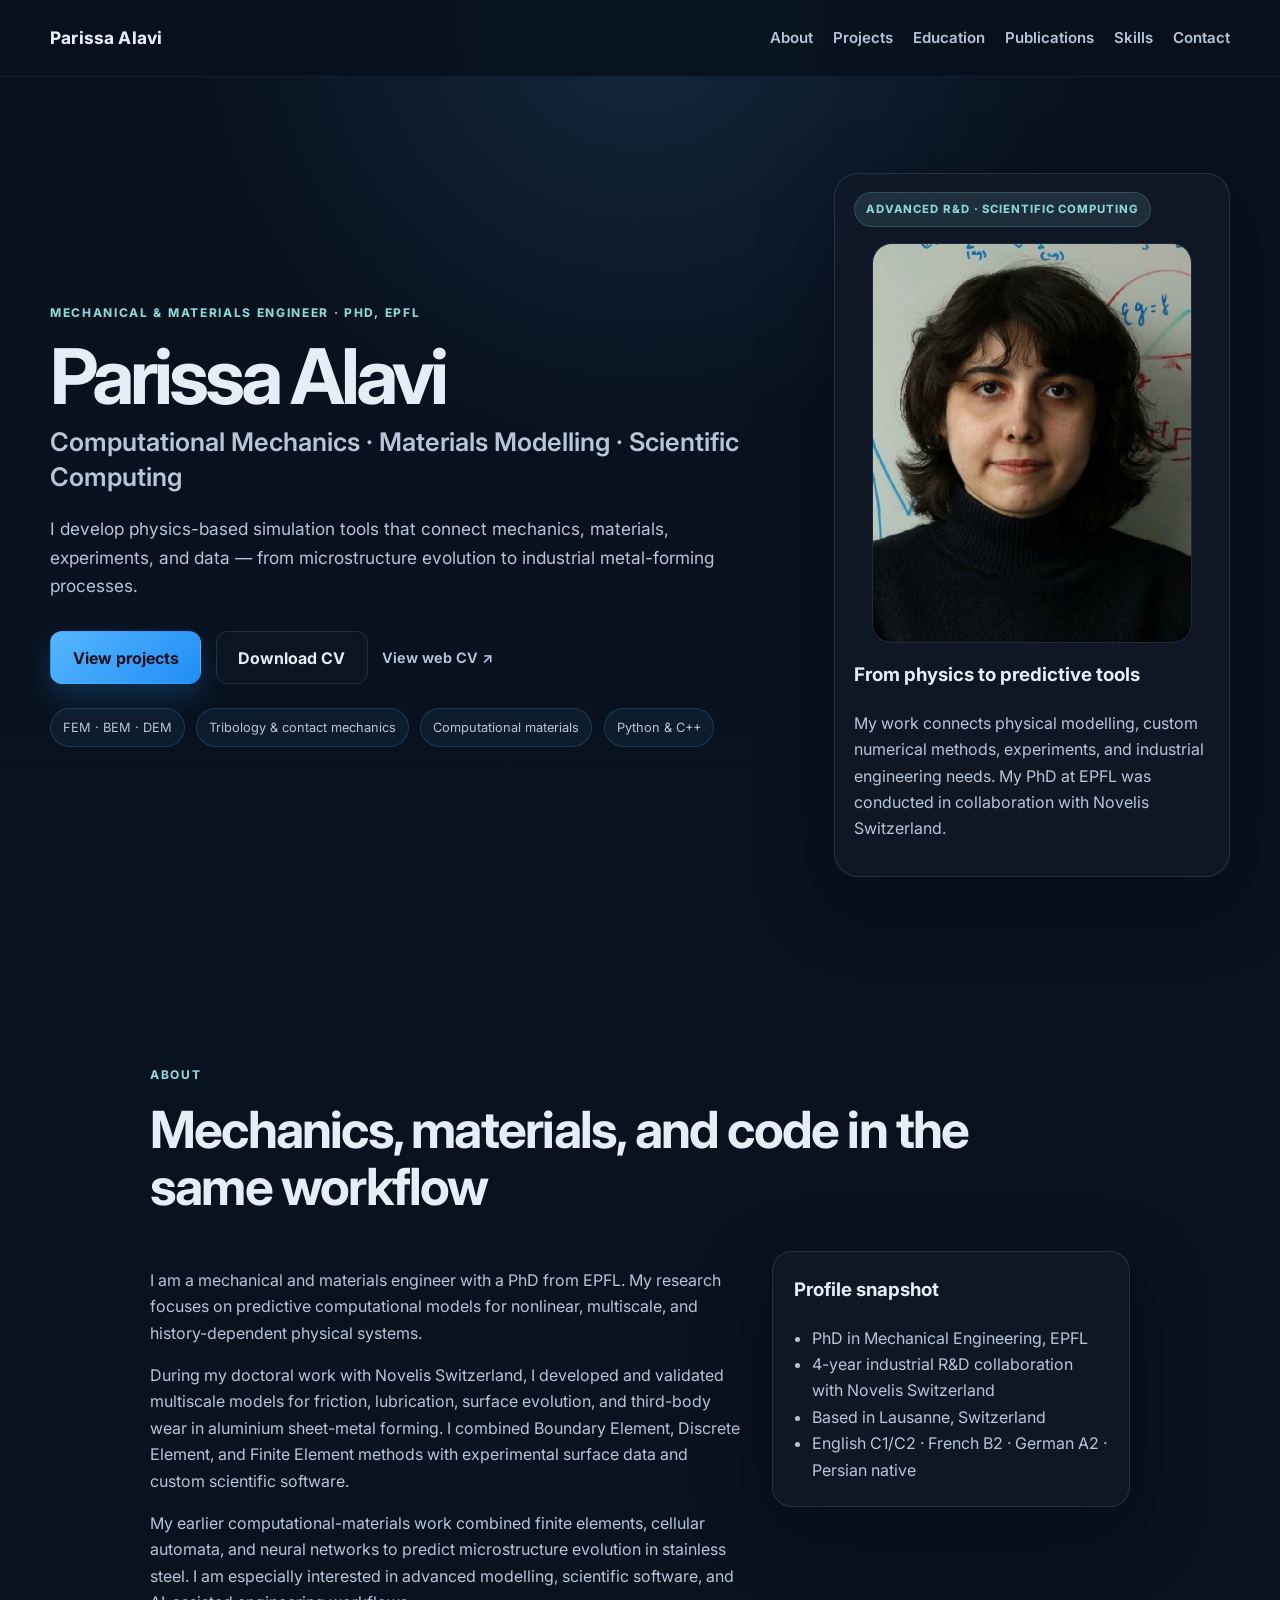
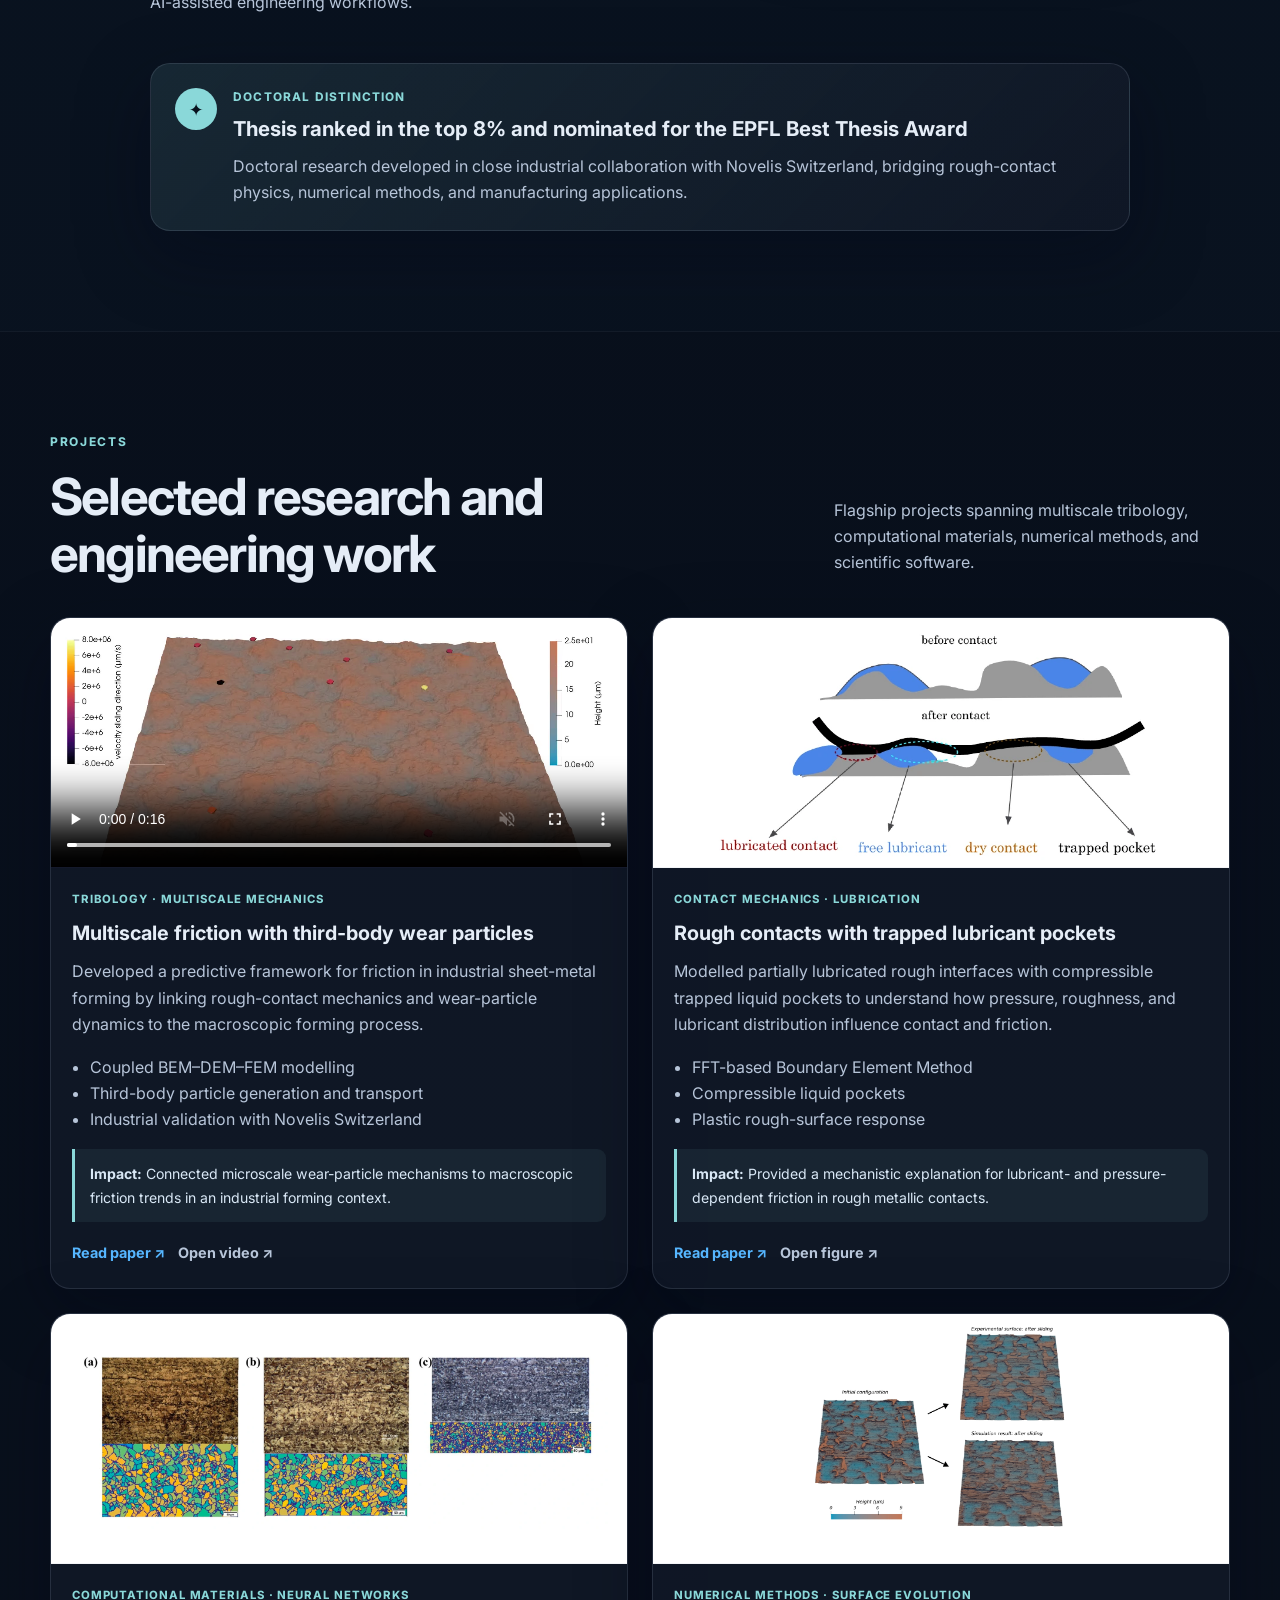
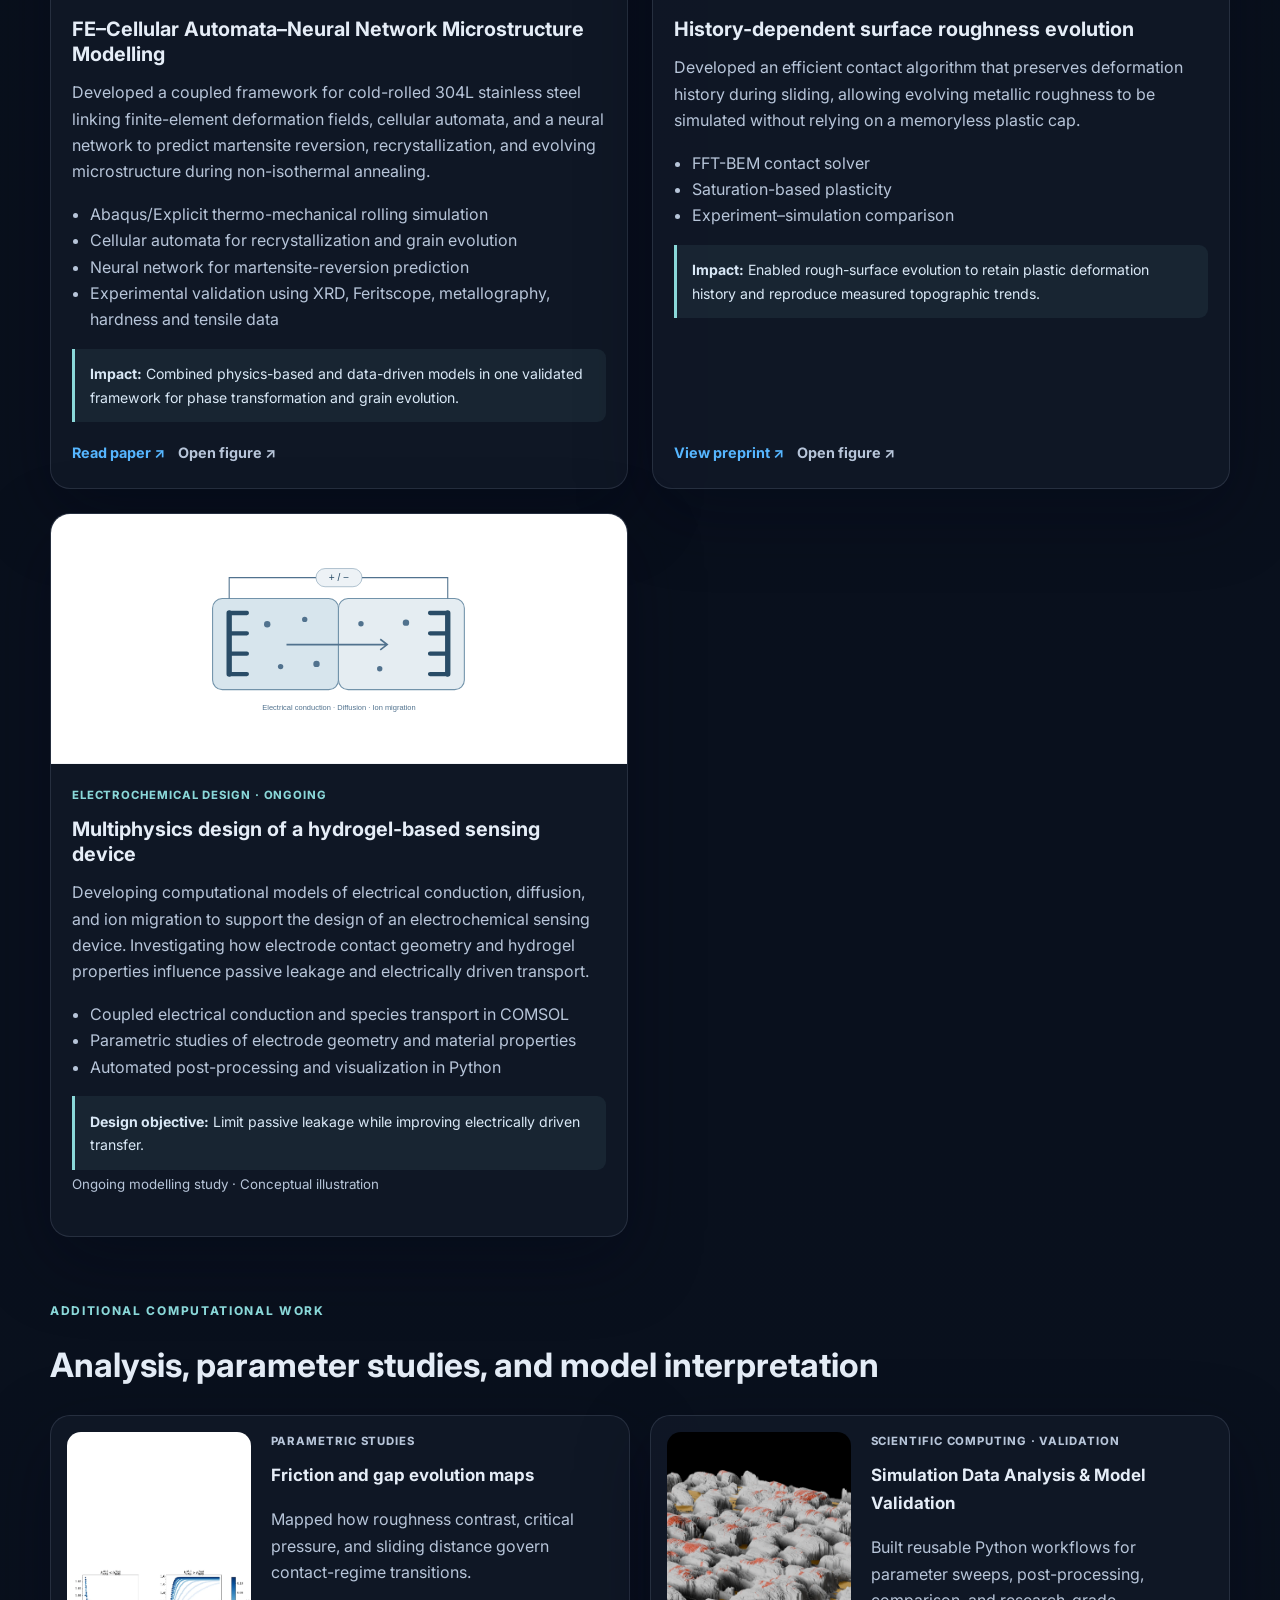
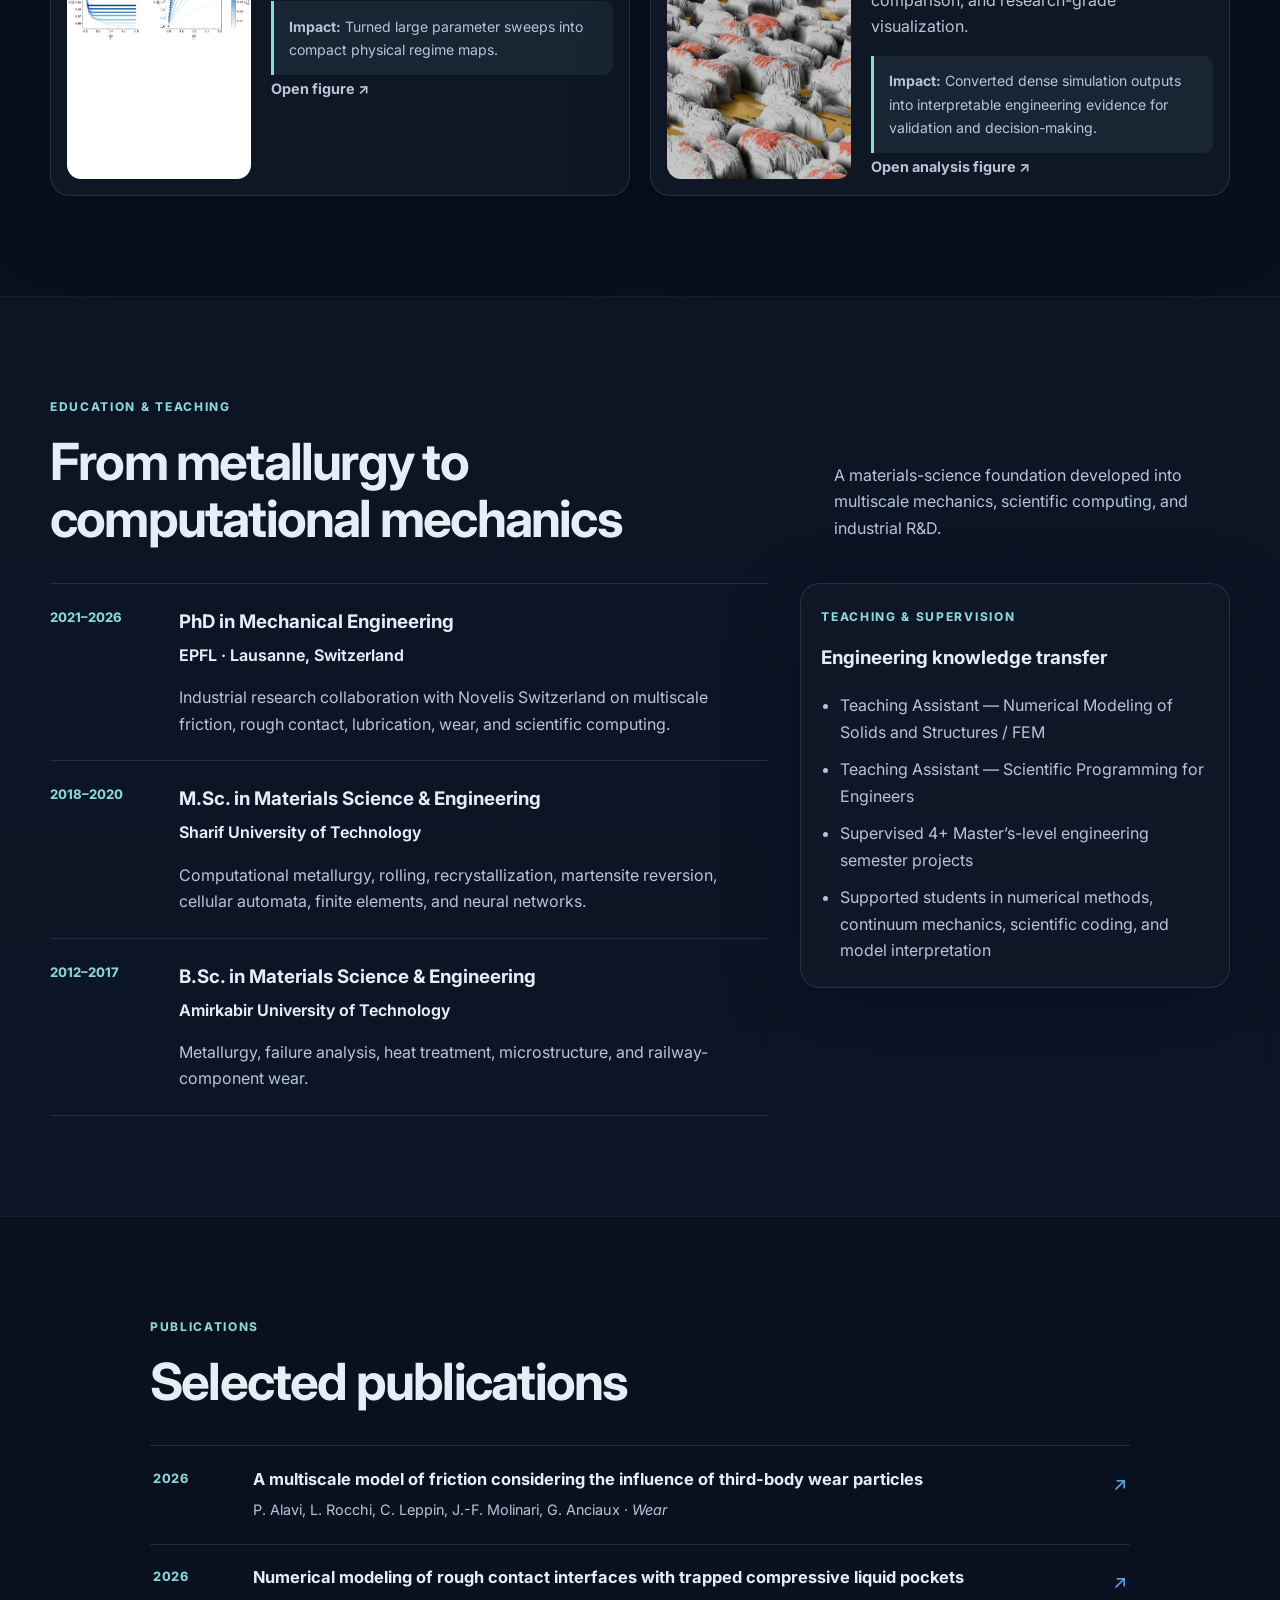
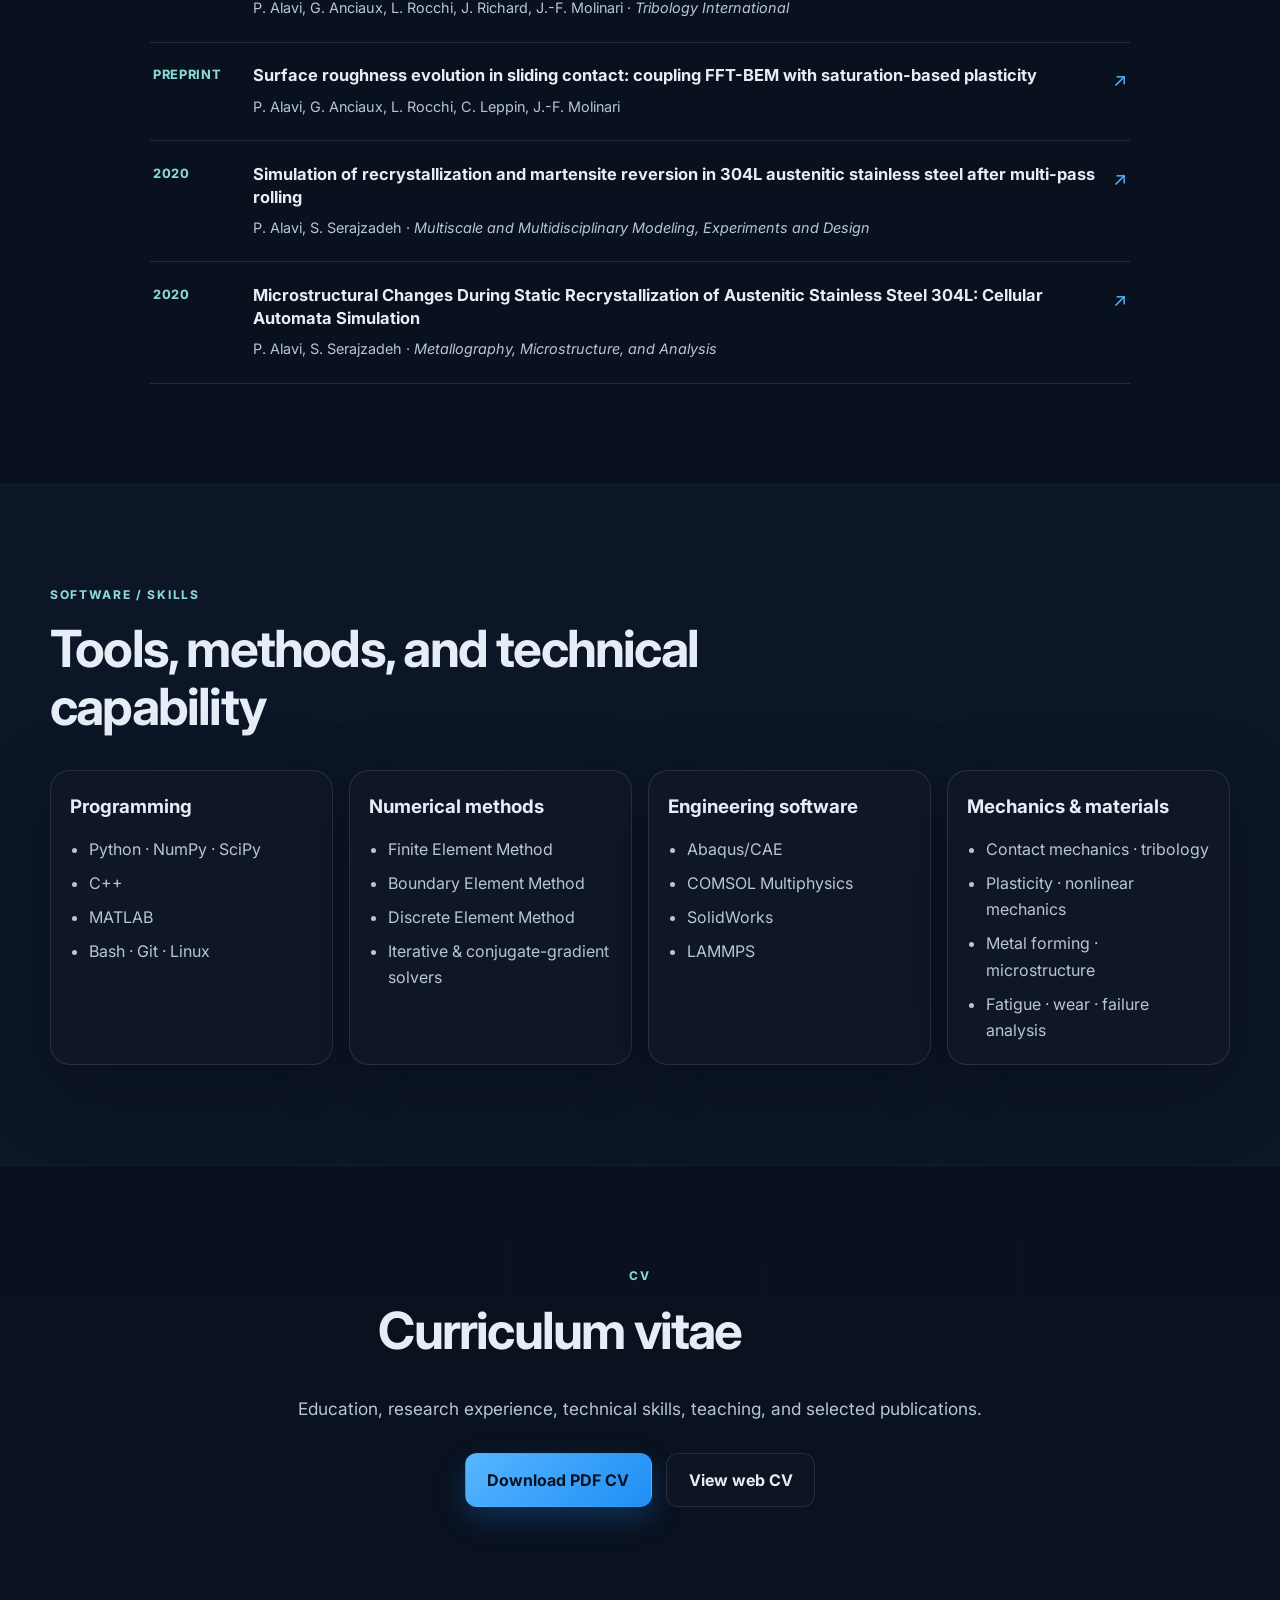
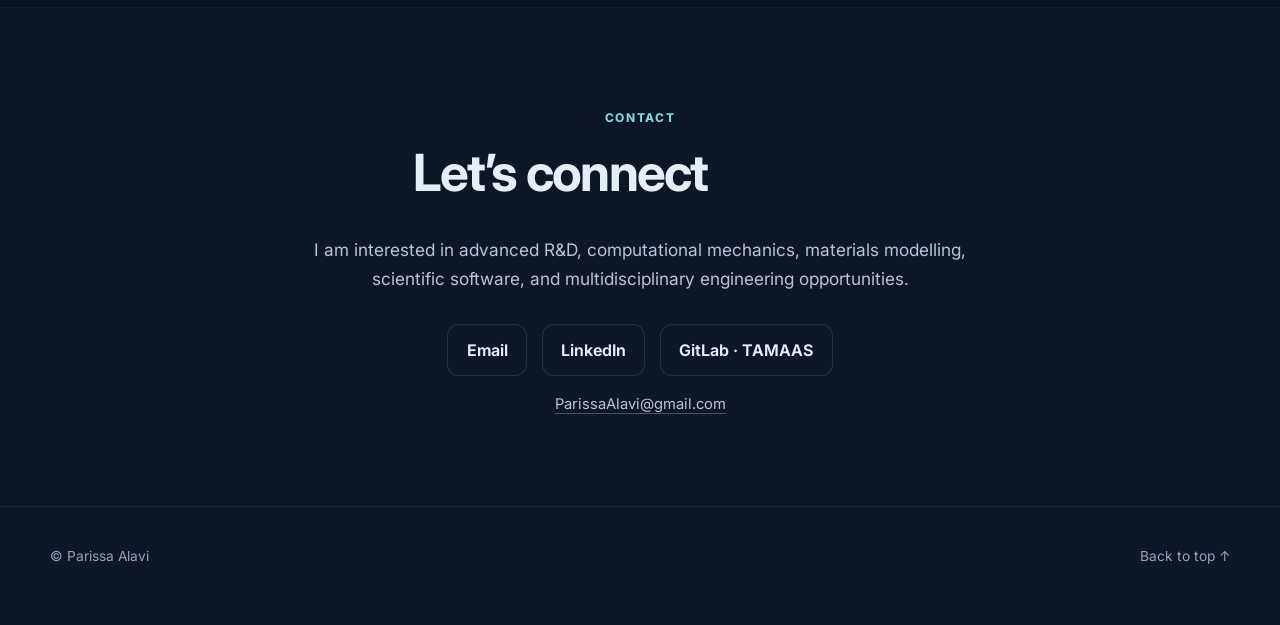
==== commit f9bd7c34: "add my new project on electrochemistry" ====
--- a/index.html
+++ b/index.html
@@ -329,6 +329,39 @@
                 </div>
               </div>
             </article>
+
+            <article class="project-card" id="electrochemical-design">
+              <div class="project-figure figure-light" style="display:grid;place-items:center;padding:24px;">
+                <svg viewBox="0 0 560 320" width="100%" fill="none" xmlns="http://www.w3.org/2000/svg">
+                <rect x="44" y="85" width="235" height="170" rx="18" fill="#d7e5ed" stroke="#7293aa" stroke-width="2"/>
+                <rect x="279" y="85" width="235" height="170" rx="18" fill="#e5edf2" stroke="#7293aa" stroke-width="2"/>
+                <path d="M75 112V226M483 112V226" stroke="#294c67" stroke-width="10" stroke-linecap="round"/>
+                <path d="M75 112H108M75 150H108M75 188H108M75 226H108M483 112H450M483 150H450M483 188H450M483 226H450" stroke="#294c67" stroke-width="8" stroke-linecap="round"/>
+                <path d="M75 85V46H483V85" stroke="#51728e" stroke-width="2"/>
+                <rect x="237" y="29" width="86" height="34" rx="17" fill="#edf2f6" stroke="#7293aa"/>
+                <text x="280" y="52" text-anchor="middle" fill="#294c67" font-size="19" font-family="sans-serif">+ / −</text>
+                <path d="M182 171H370M357 161L370 171L357 181" stroke="#51728e" stroke-width="3"/>
+                <g fill="#51728e"><circle cx="146" cy="133" r="6"/><circle cx="171" cy="212" r="5"/><circle cx="216" cy="124" r="5"/><circle cx="238" cy="207" r="6"/><circle cx="321" cy="132" r="5"/><circle cx="356" cy="216" r="5"/><circle cx="405" cy="130" r="6"/></g>
+                <text x="280" y="294" text-anchor="middle" fill="#51728e" font-size="14" font-family="sans-serif">Electrical conduction · Diffusion · Ion migration</text>
+              </svg>
+              </div>
+              <div class="project-body">
+                <div class="project-tag">Electrochemical Design · Ongoing</div>
+                <h3>Multiphysics design of a hydrogel-based sensing device</h3>
+                <p>
+                  Developing computational models of electrical conduction, diffusion, and ion migration
+                  to support the design of an electrochemical sensing device. Investigating how electrode
+                  contact geometry and hydrogel properties influence passive leakage and electrically driven transport.
+                </p>
+                <ul>
+                  <li>Coupled electrical conduction and species transport in COMSOL</li>
+                  <li>Parametric studies of electrode geometry and material properties</li>
+                  <li>Automated post-processing and visualization in Python</li>
+                </ul>
+                <p class="impact"><strong>Design objective:</strong> Limit passive leakage while improving electrically driven transfer.</p>
+                <p><small>Ongoing modelling study · Conceptual illustration</small></p>
+              </div>
+            </article>
           </div>
 
           <div class="additional-work">
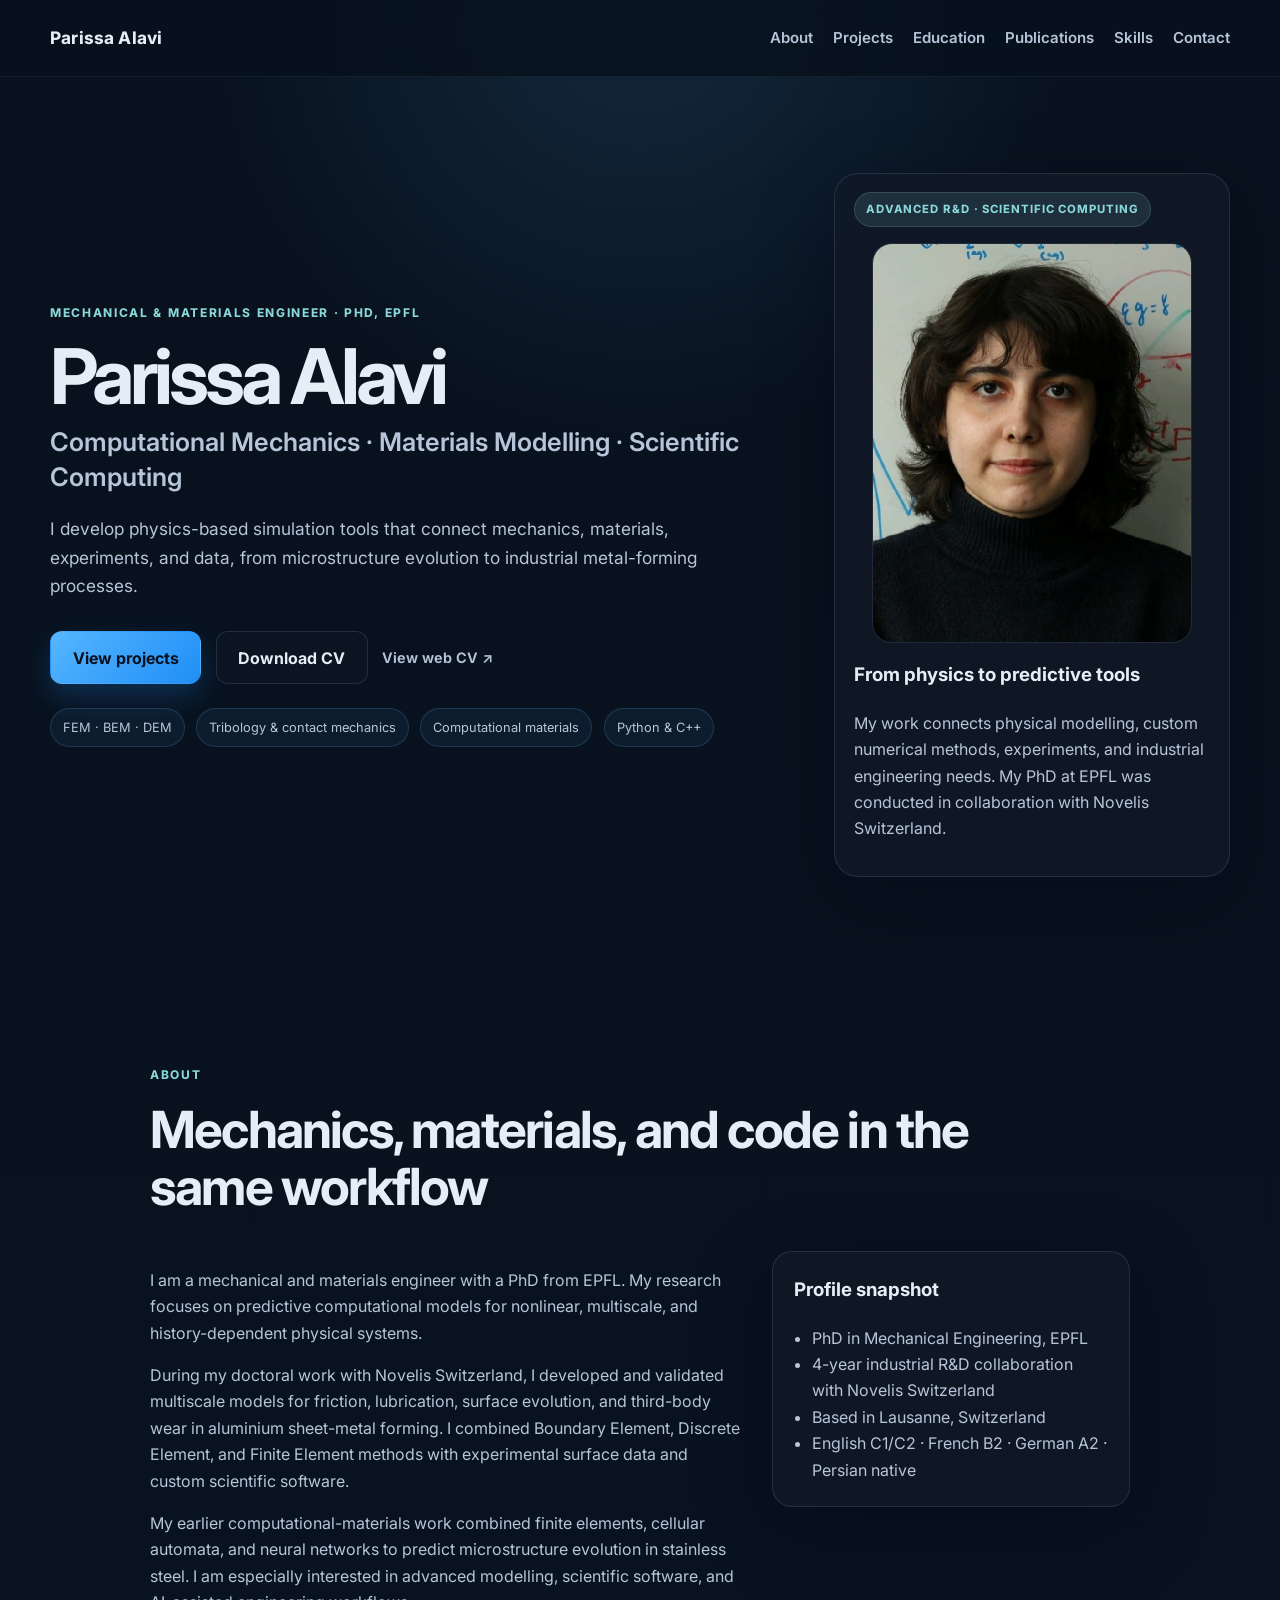
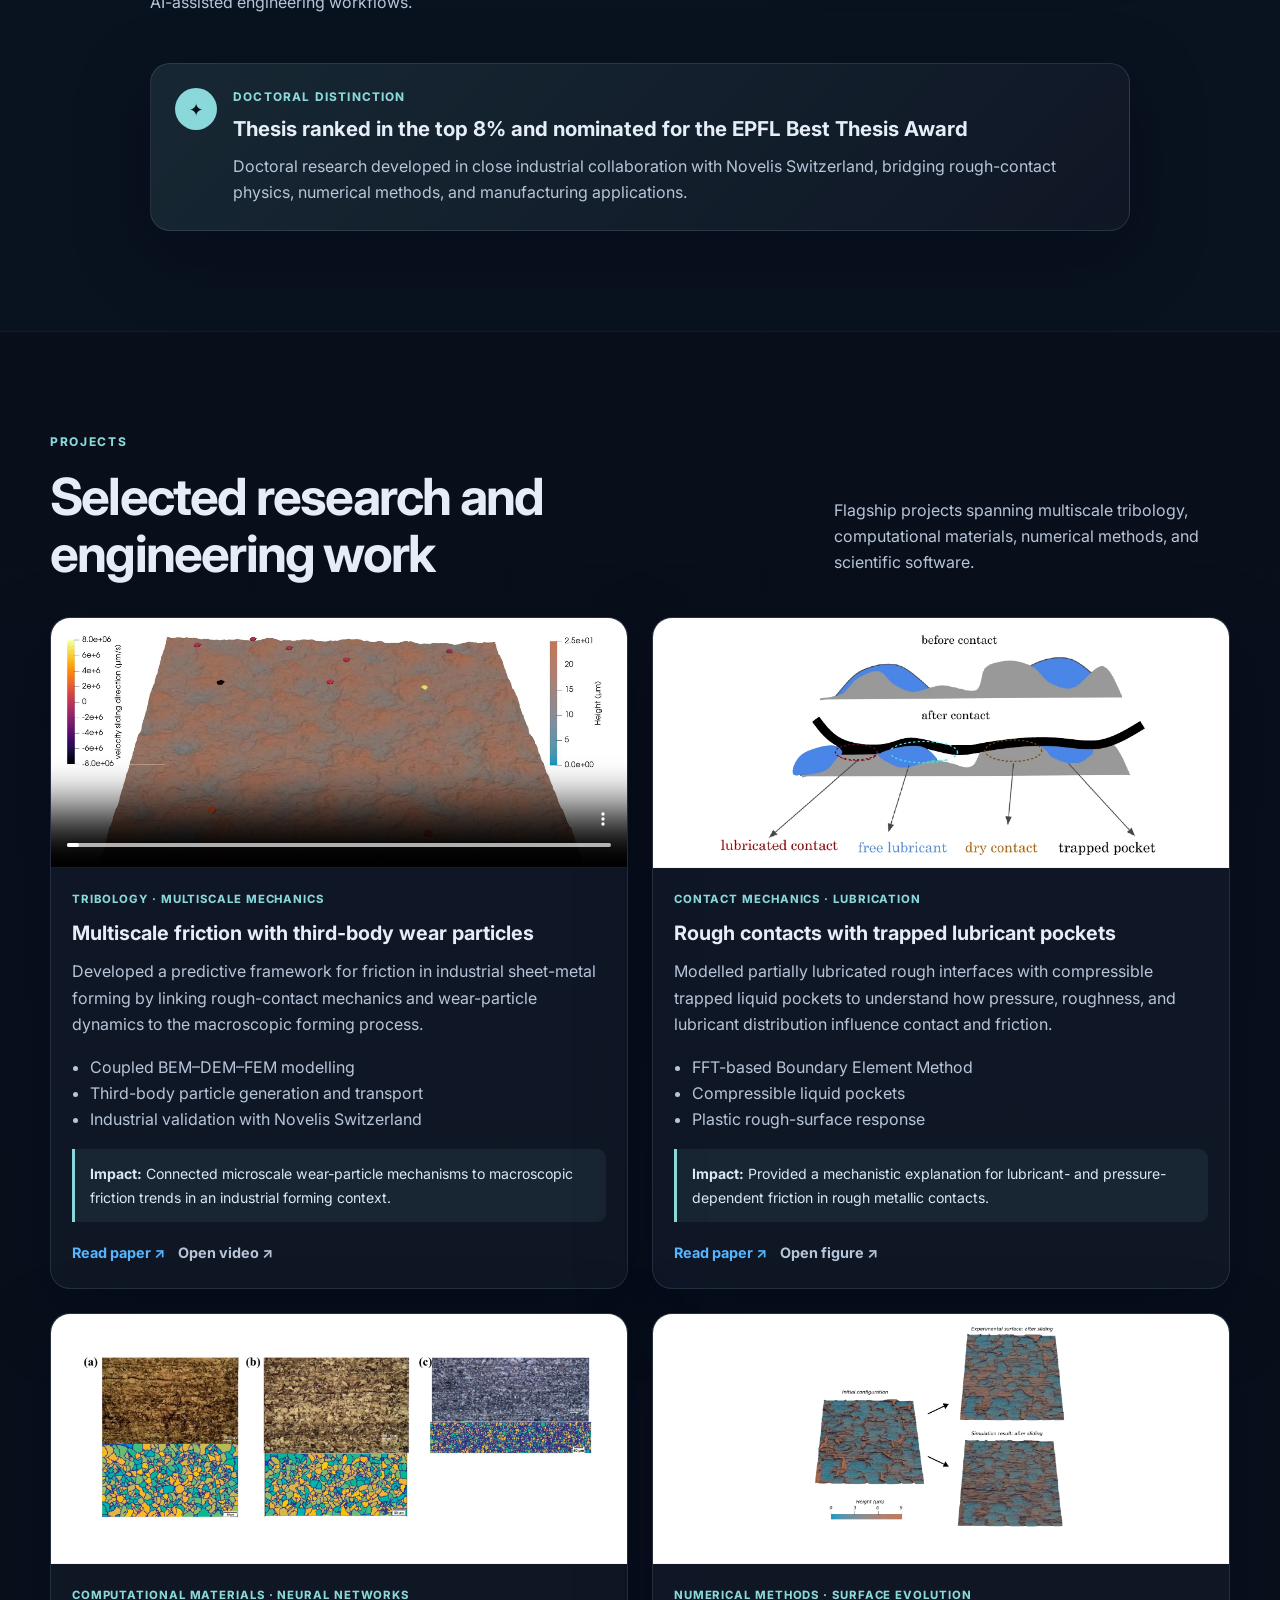
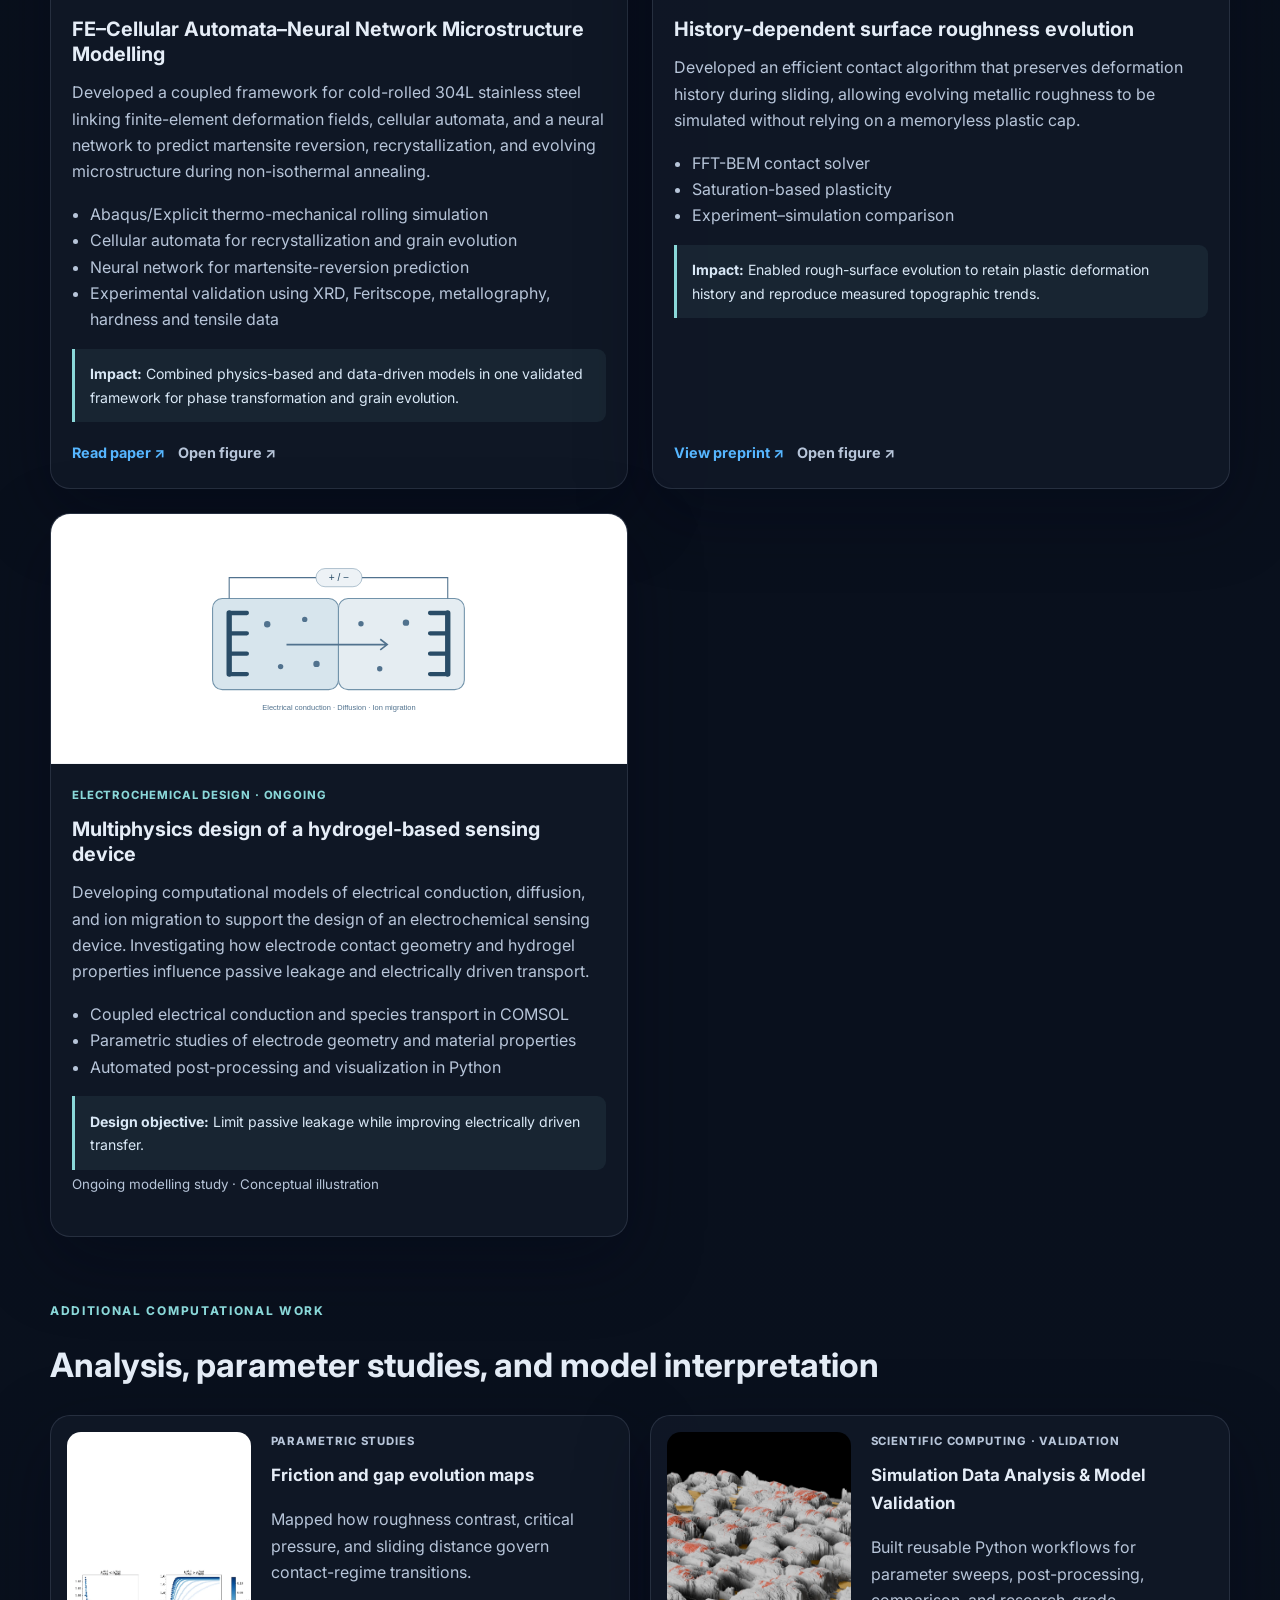
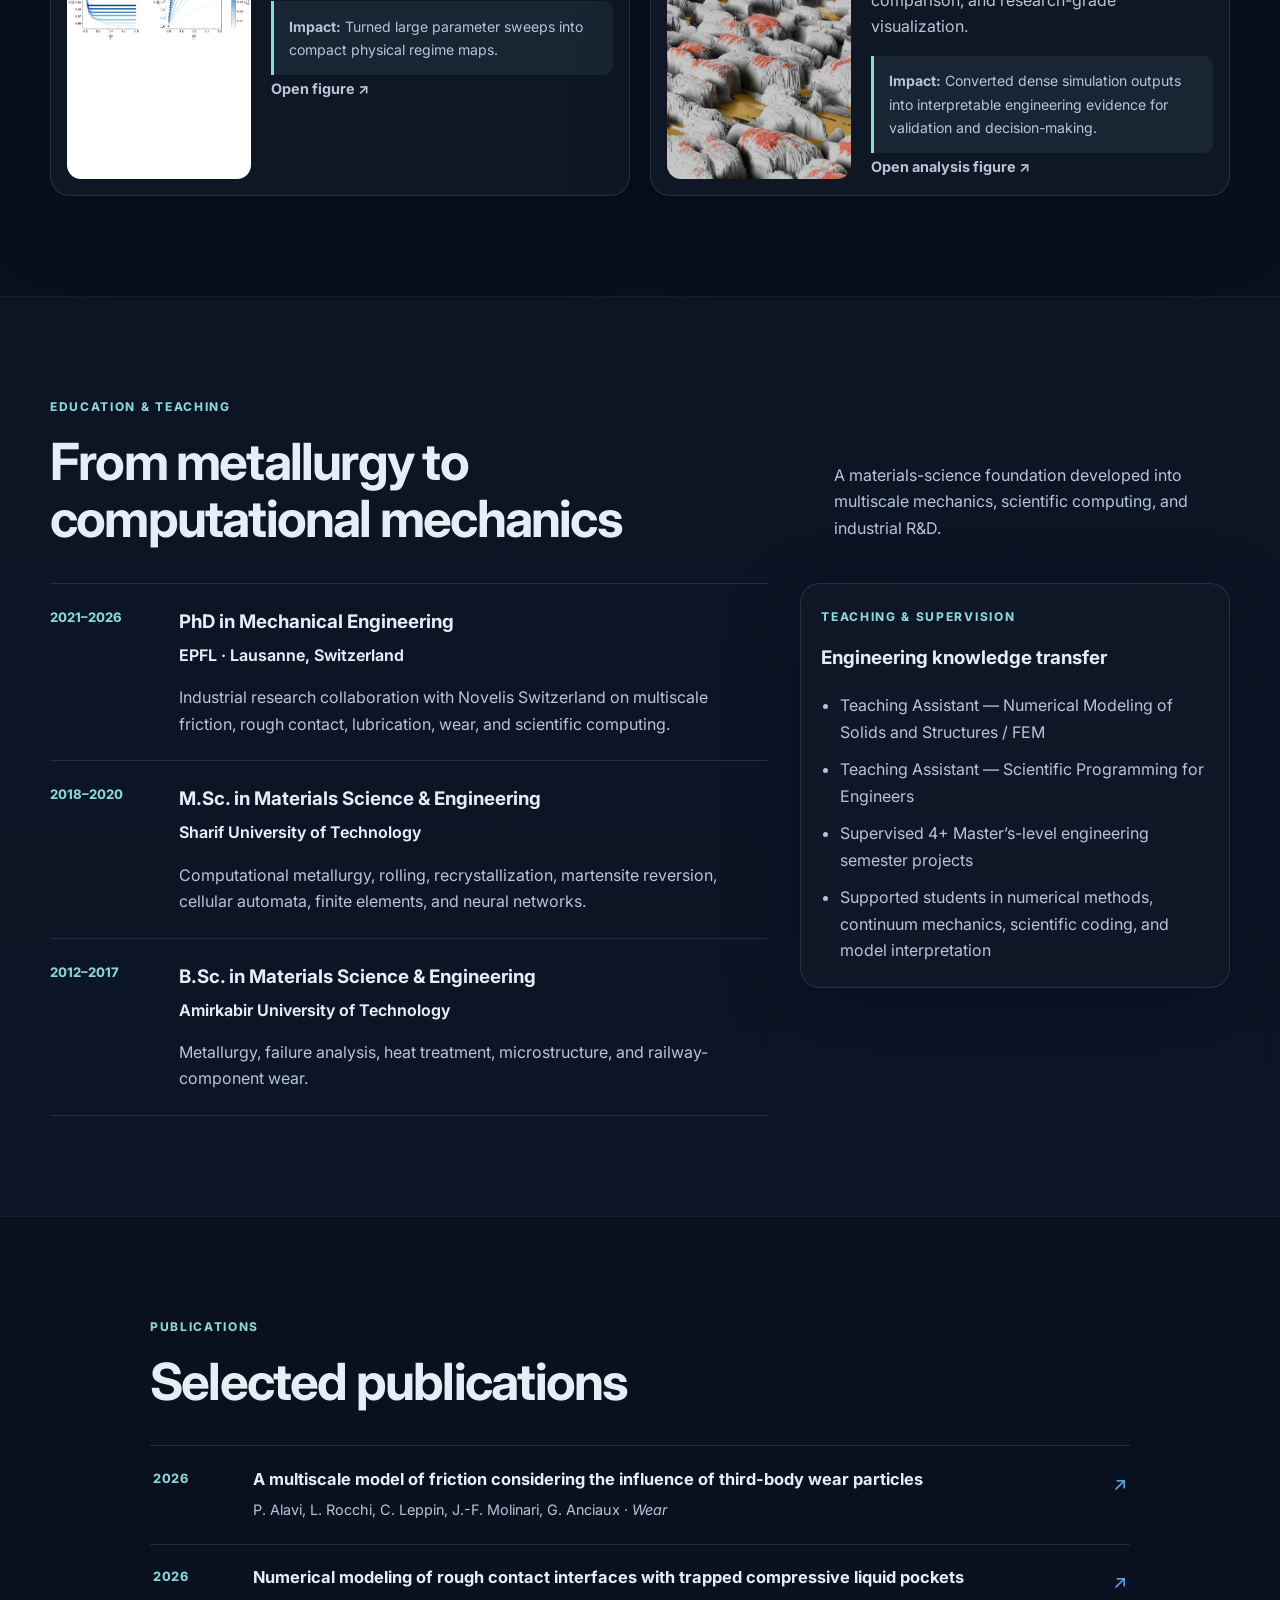
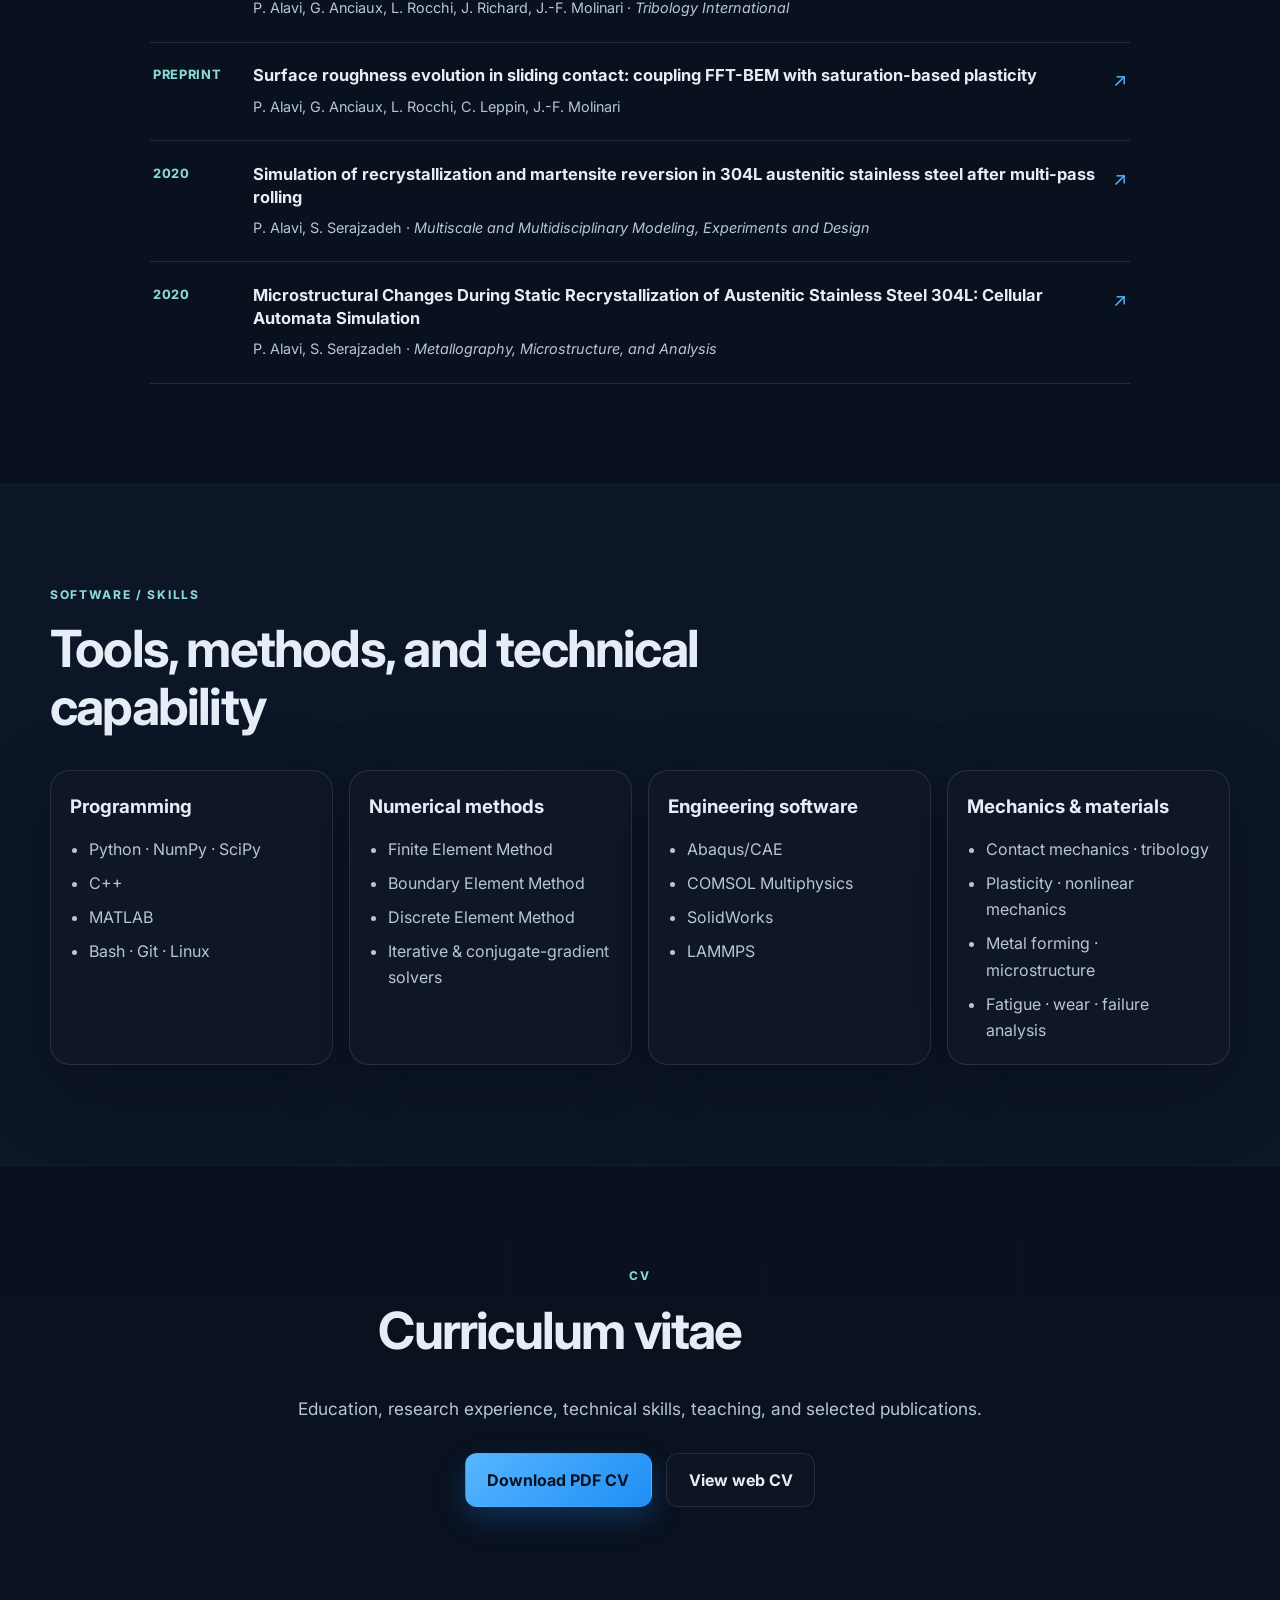
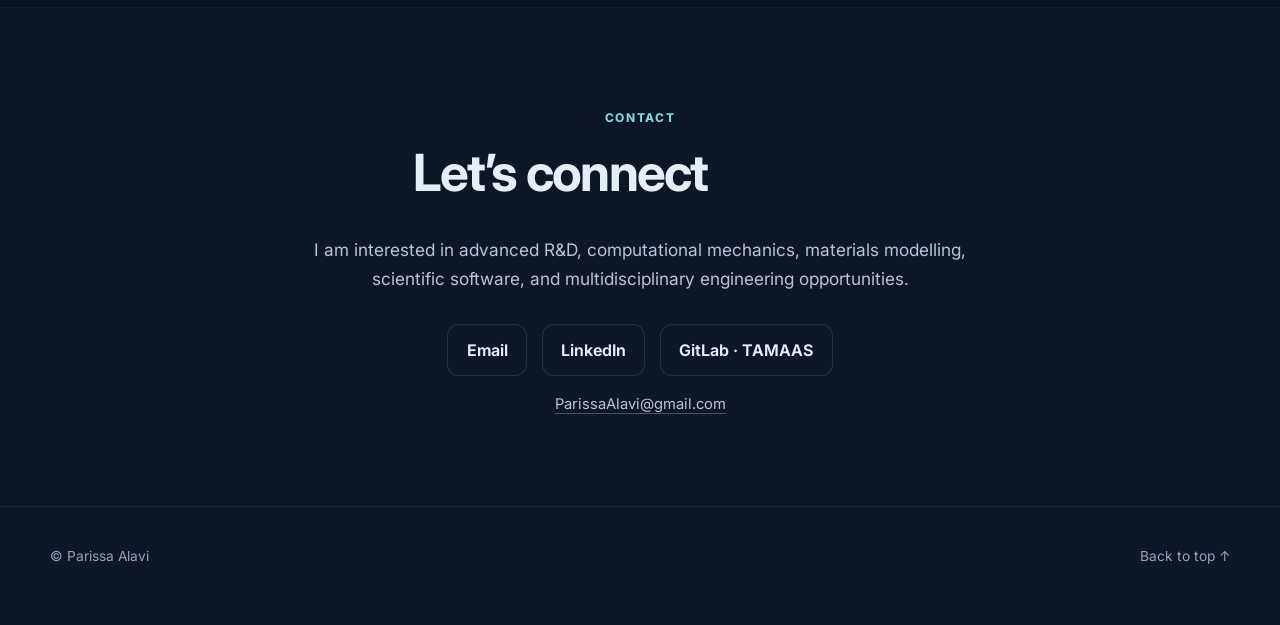
==== commit 897da7c6: "typo fixed" ====
--- a/index.html
+++ b/index.html
@@ -101,7 +101,7 @@
             <h2>Computational Mechanics · Materials Modelling · Scientific Computing</h2>
             <p class="lead">
               I develop physics-based simulation tools that connect mechanics, materials, experiments,
-              and data — from microstructure evolution to industrial metal-forming processes.
+              and data, from microstructure evolution to industrial metal-forming processes.
             </p>
 
             <div class="cta-group">
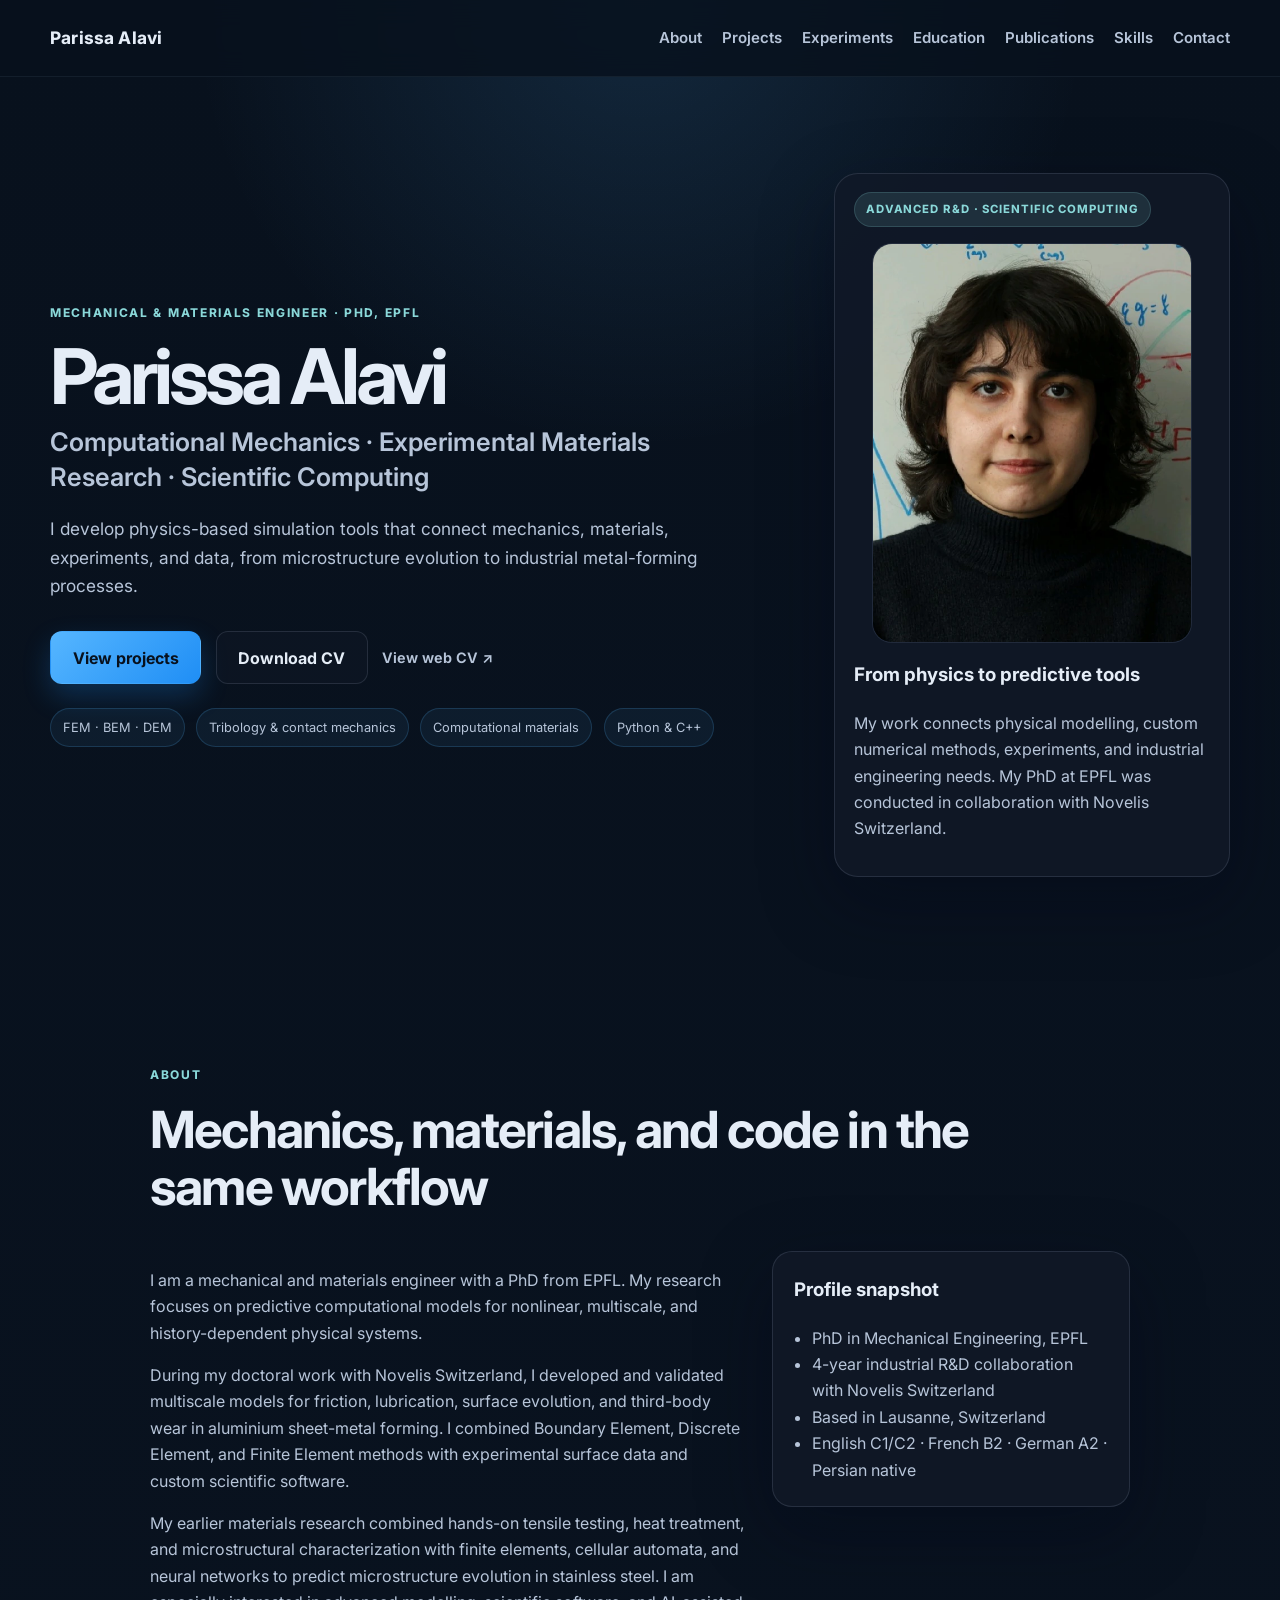
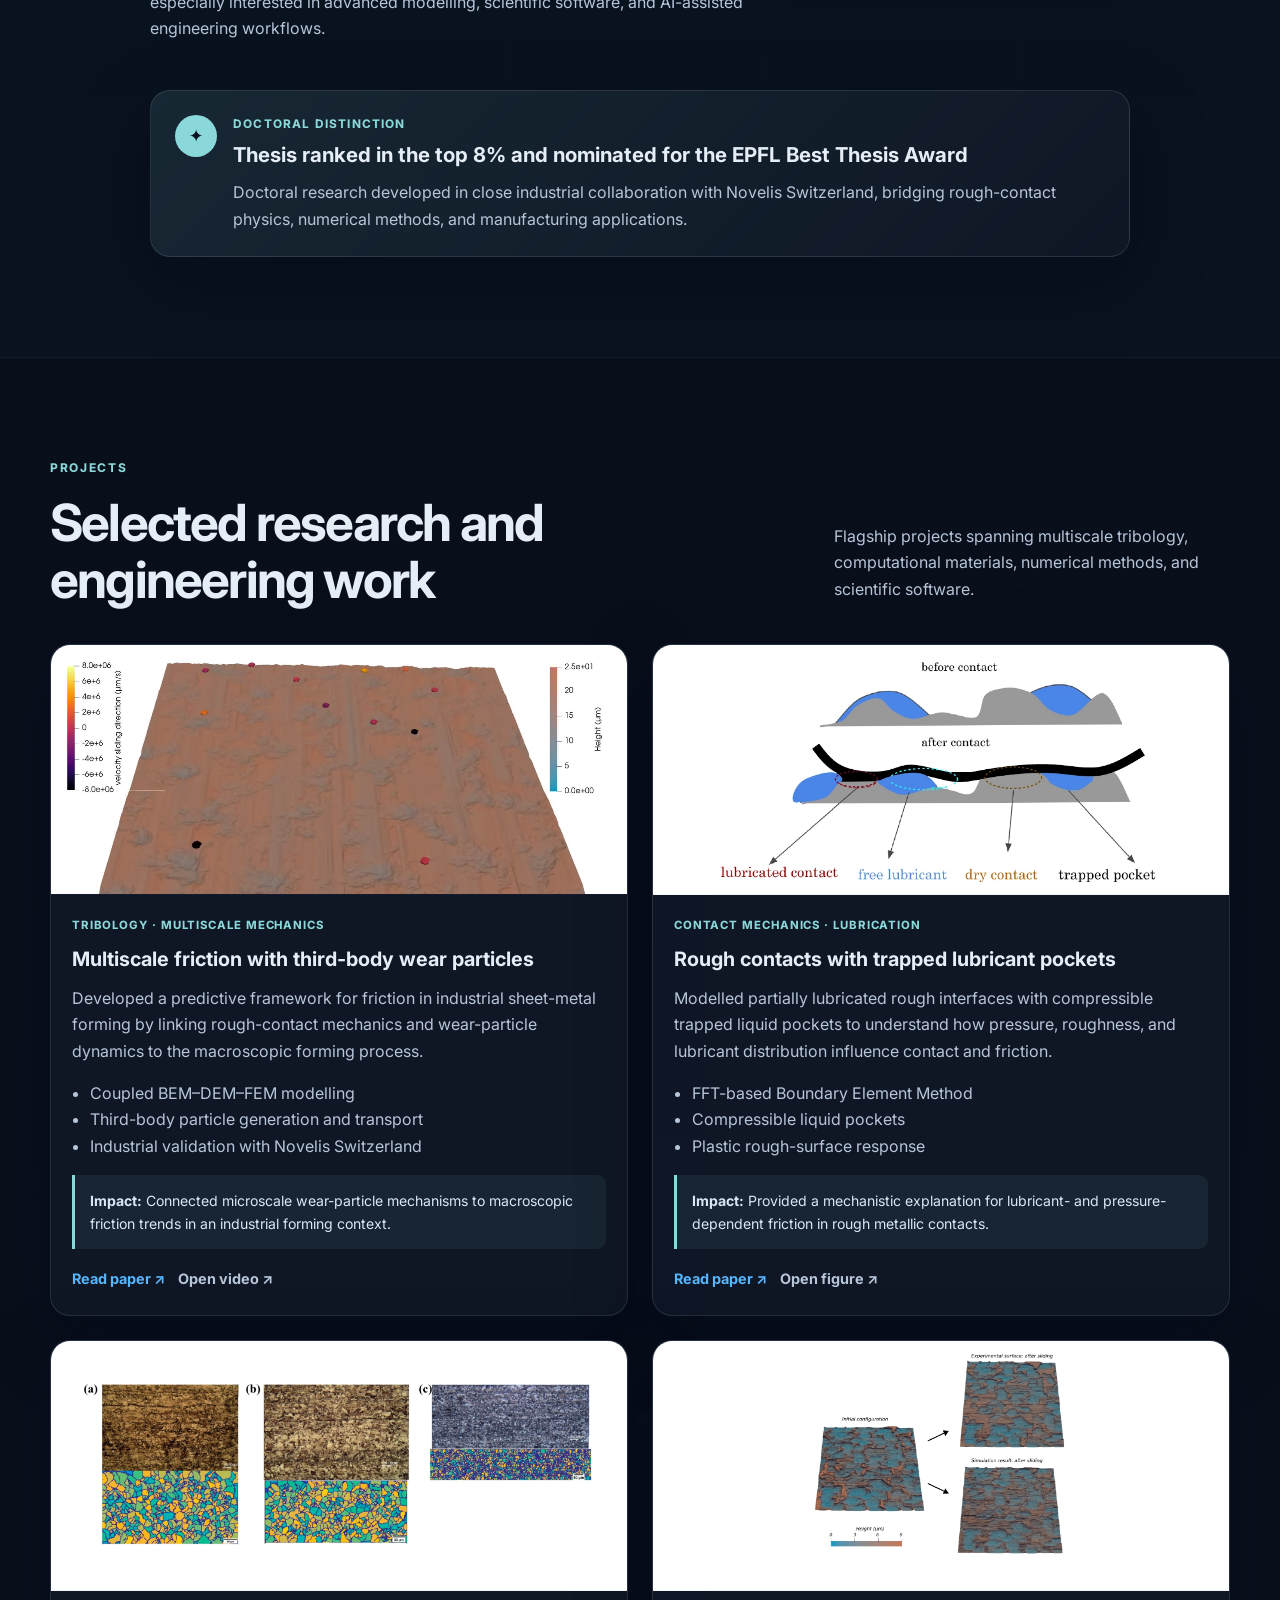
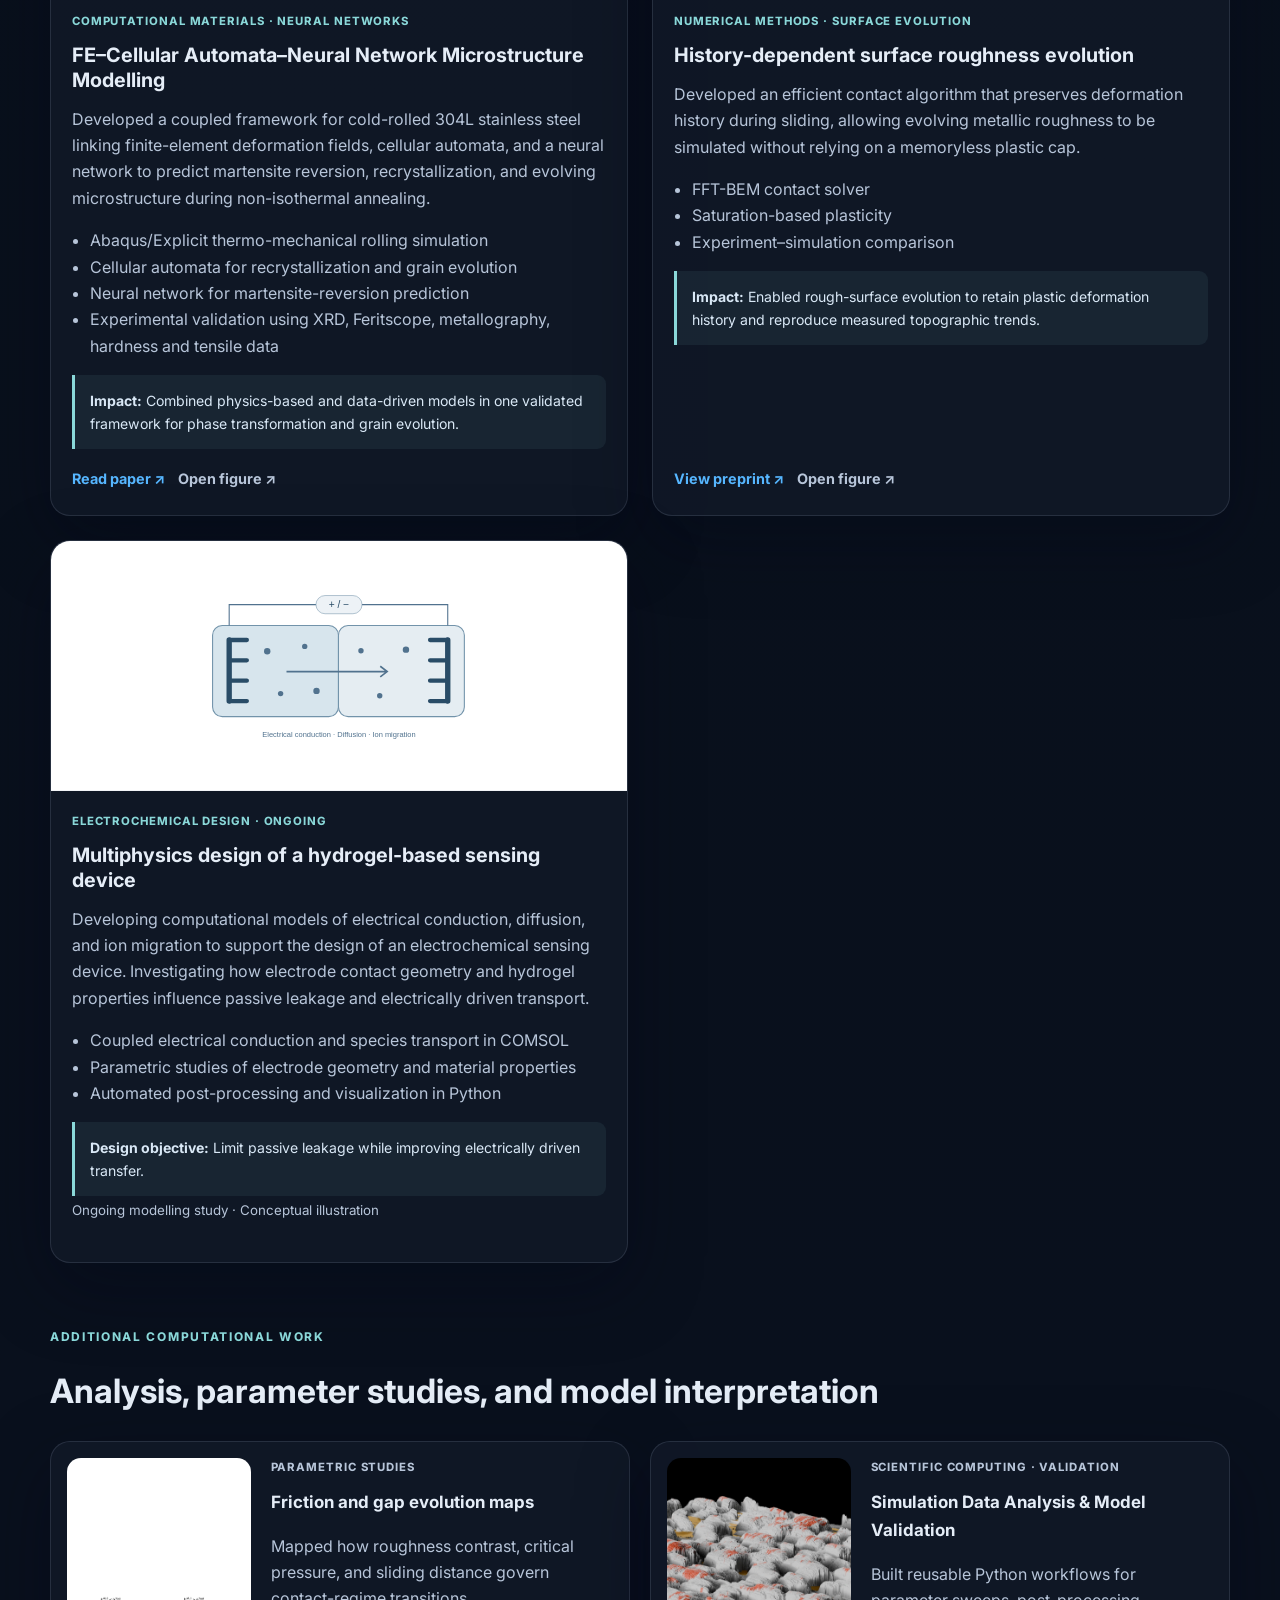
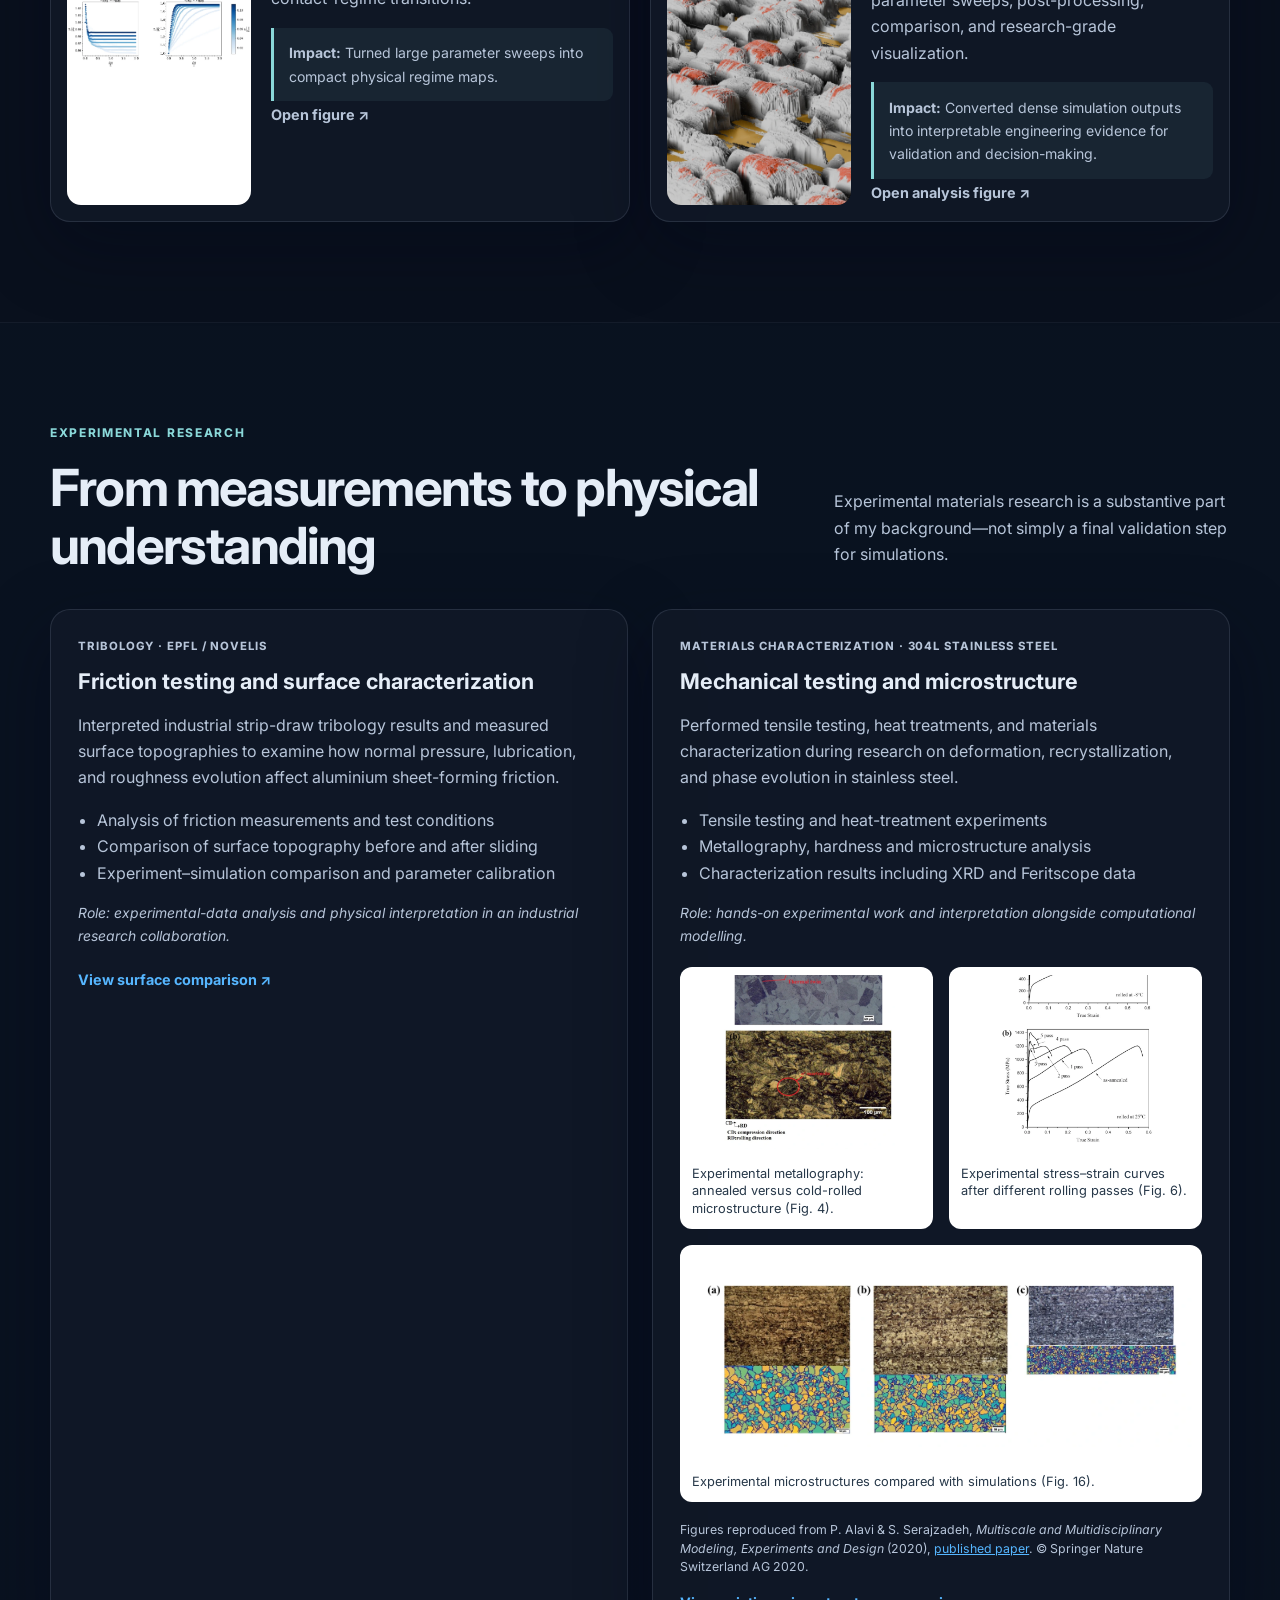
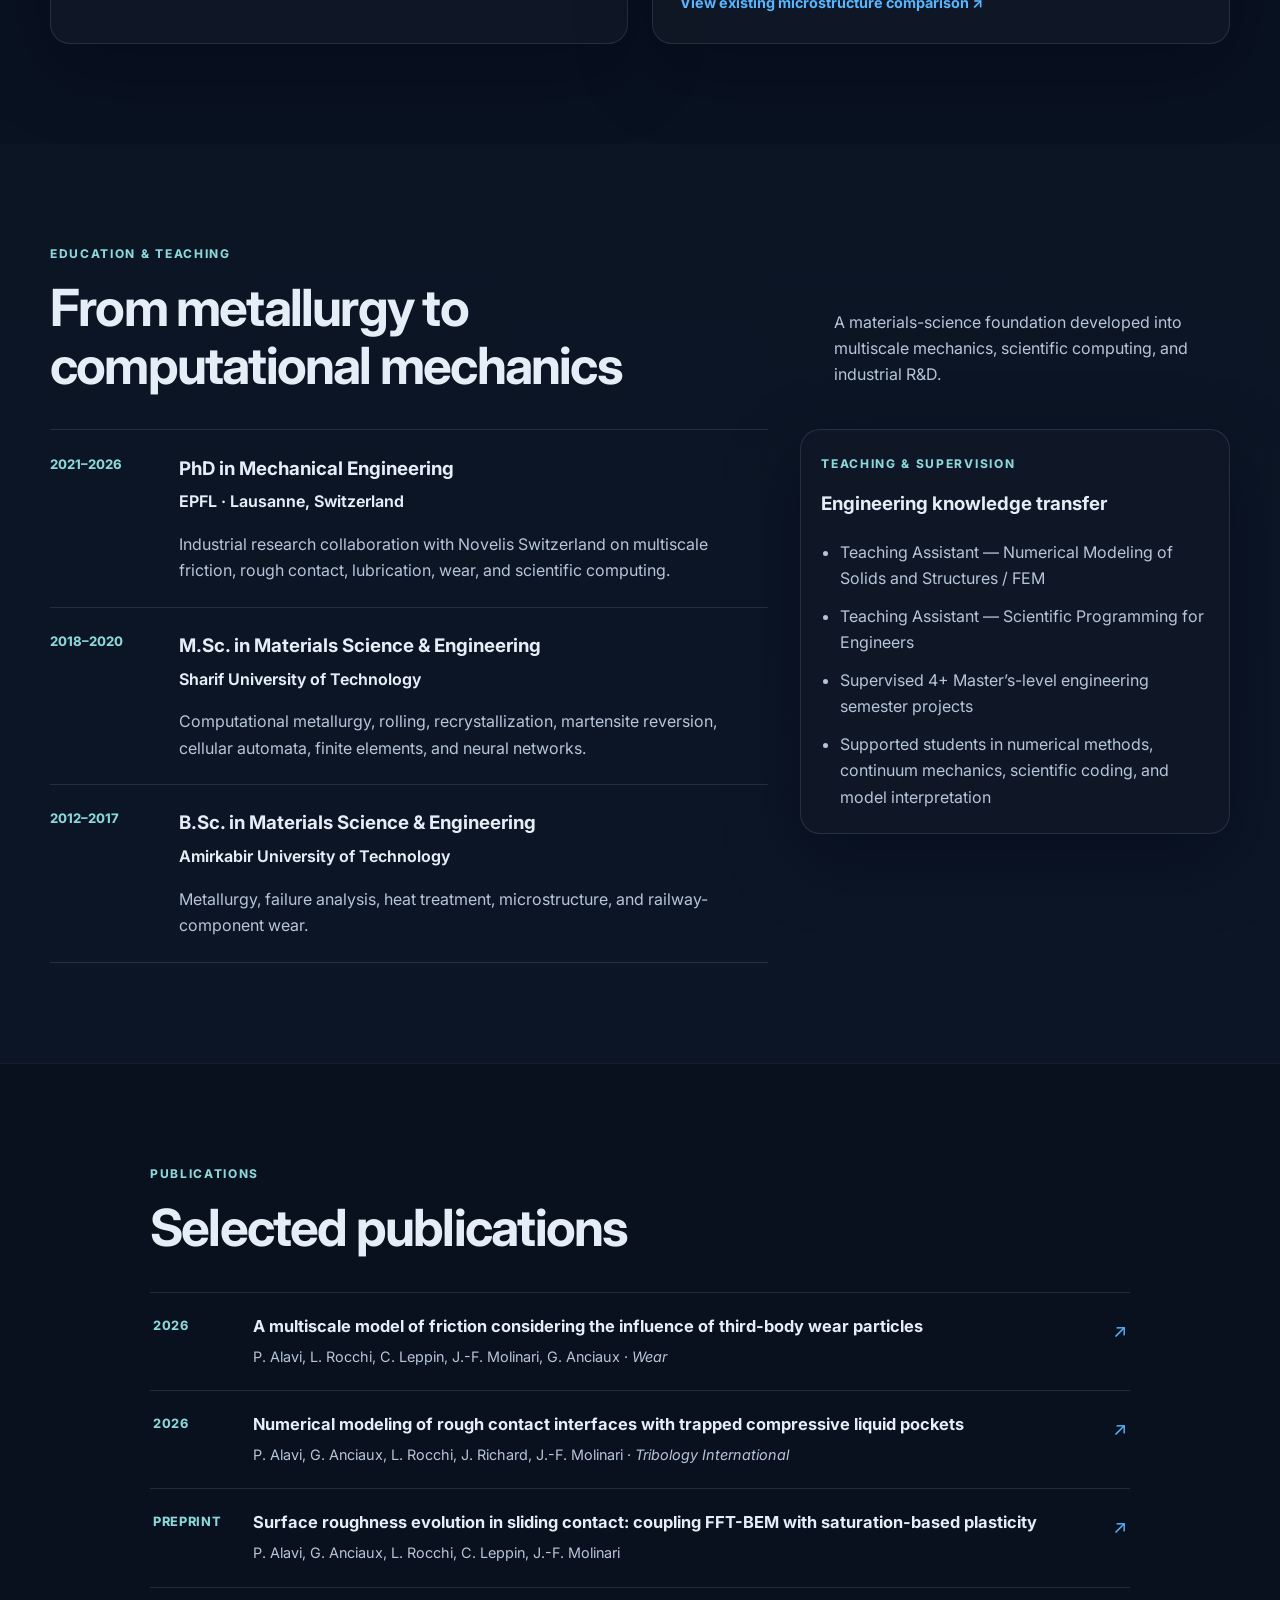
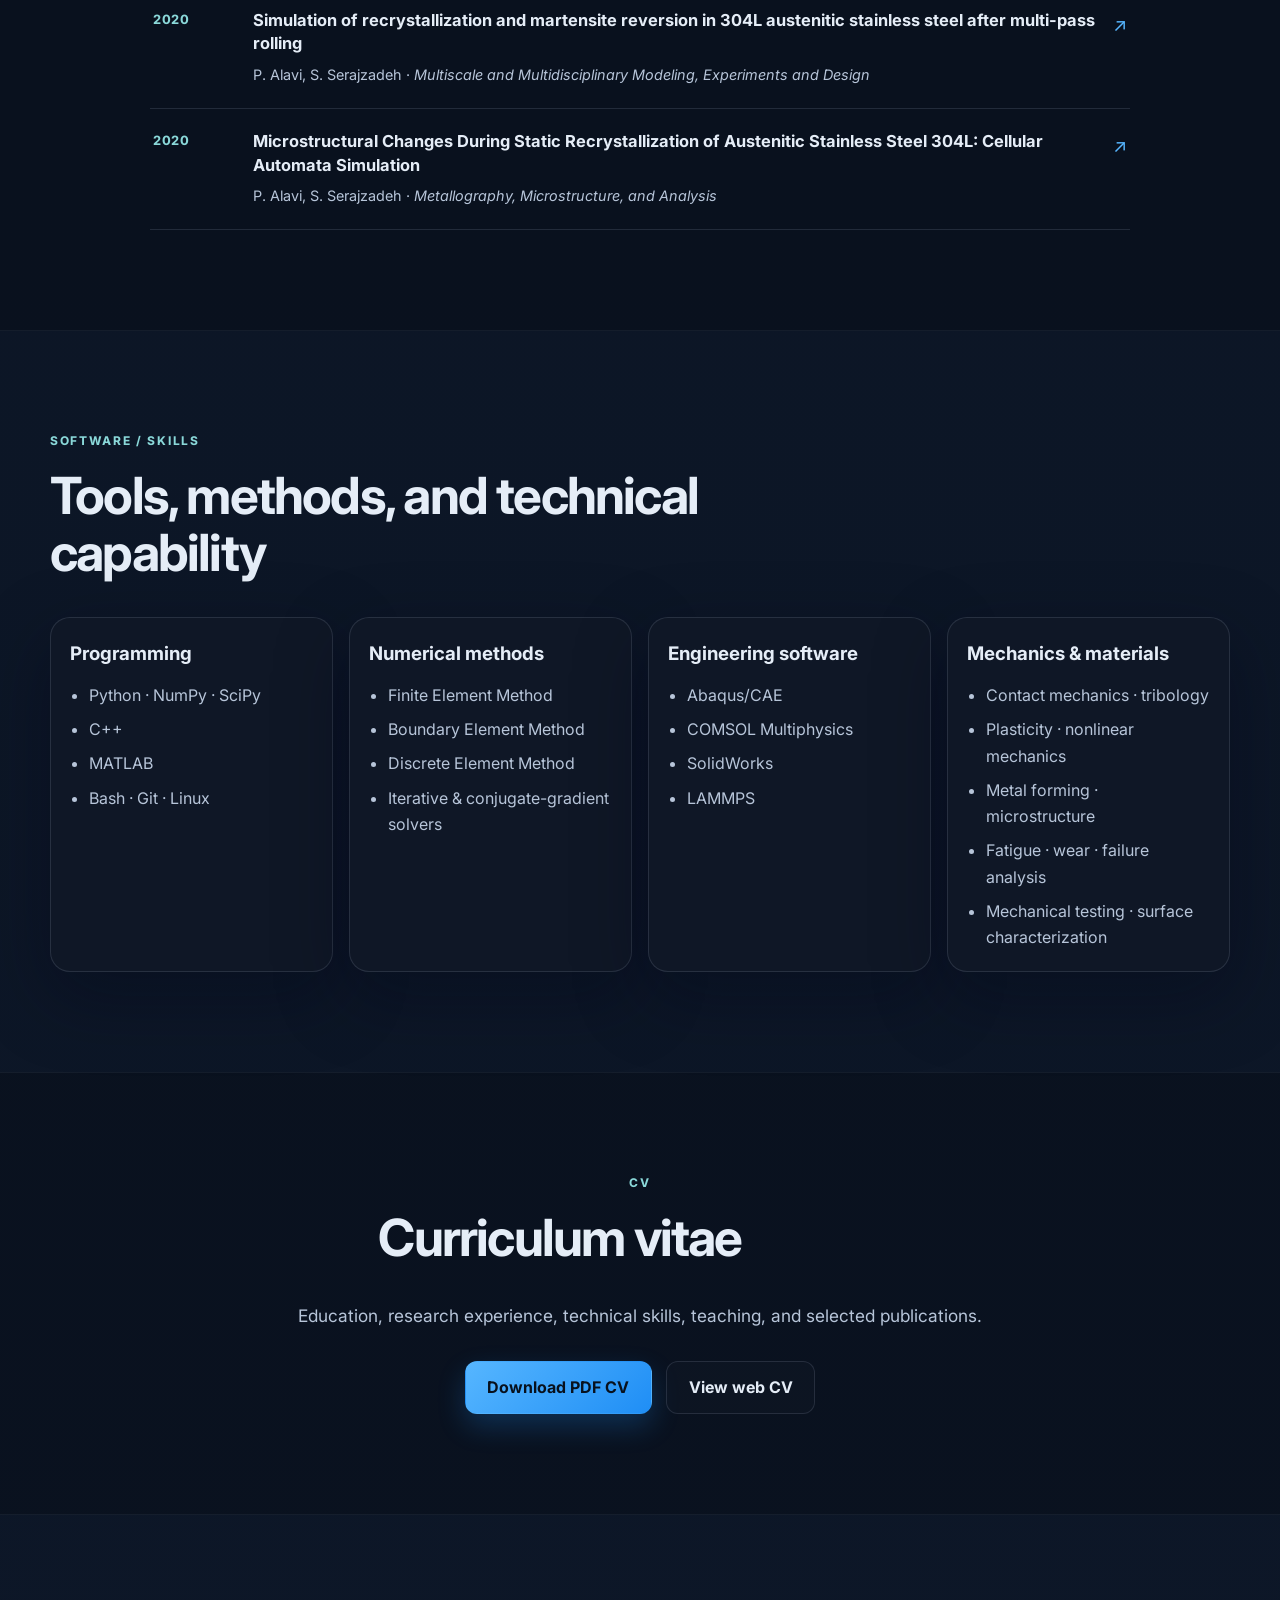
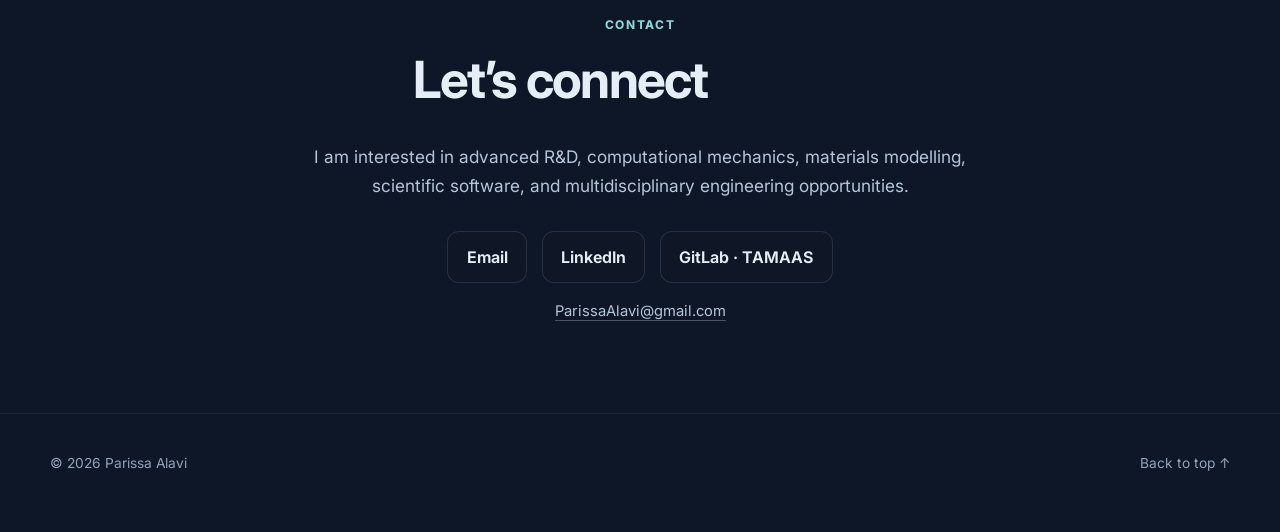
==== commit 4186719e: "add experiments" ====
--- a/index.html
+++ b/index.html
@@ -84,6 +84,7 @@
         <nav class="site-nav" id="site-nav" aria-label="Main navigation">
           <a href="#about">About</a>
           <a href="#projects">Projects</a>
+          <a href="#experimental">Experiments</a>
           <a href="#experience">Education</a>
           <a href="#publications">Publications</a>
           <a href="#skills">Skills</a>
@@ -98,7 +99,7 @@
           <div class="hero-copy">
             <p class="eyebrow">Mechanical & Materials Engineer · PhD, EPFL</p>
             <h1>Parissa Alavi</h1>
-            <h2>Computational Mechanics · Materials Modelling · Scientific Computing</h2>
+            <h2>Computational Mechanics · Experimental Materials Research · Scientific Computing</h2>
             <p class="lead">
               I develop physics-based simulation tools that connect mechanics, materials, experiments,
               and data, from microstructure evolution to industrial metal-forming processes.
@@ -161,8 +162,8 @@
                 methods with experimental surface data and custom scientific software.
               </p>
               <p>
-                My earlier computational-materials work combined finite elements, cellular automata,
-                and neural networks to predict microstructure evolution in stainless steel. I am especially
+                My earlier materials research combined hands-on tensile testing, heat treatment, and microstructural characterization
+                with finite elements, cellular automata, and neural networks to predict microstructure evolution in stainless steel. I am especially
                 interested in advanced modelling, scientific software, and AI-assisted engineering workflows.
               </p>
             </div>
@@ -409,6 +410,60 @@
         </div>
       </section>
 
+
+      <section id="experimental" class="section experimental-section">
+        <div class="container">
+          <div class="section-heading section-heading-wide">
+            <div>
+              <p class="eyebrow">Experimental research</p>
+              <h2>From measurements to physical understanding</h2>
+            </div>
+            <p>Experimental materials research is a substantive part of my background—not simply a final validation step for simulations.</p>
+          </div>
+          <div class="experimental-grid">
+            <article class="experimental-card">
+              <p class="project-tag">Tribology · EPFL / Novelis</p>
+              <h3>Friction testing and surface characterization</h3>
+              <p>Interpreted industrial strip-draw tribology results and measured surface topographies to examine how normal pressure, lubrication, and roughness evolution affect aluminium sheet-forming friction.</p>
+              <ul>
+                <li>Analysis of friction measurements and test conditions</li>
+                <li>Comparison of surface topography before and after sliding</li>
+                <li>Experiment–simulation comparison and parameter calibration</li>
+              </ul>
+              <p class="experimental-note">Role: experimental-data analysis and physical interpretation in an industrial research collaboration.</p>
+              <a class="project-link" href="assets/comparision_exp_surf.pdf" target="_blank" rel="noopener noreferrer">View surface comparison <span aria-hidden="true">↗</span></a>
+            </article>
+            <article class="experimental-card">
+              <p class="project-tag">Materials characterization · 304L stainless steel</p>
+              <h3>Mechanical testing and microstructure</h3>
+              <p>Performed tensile testing, heat treatments, and materials characterization during research on deformation, recrystallization, and phase evolution in stainless steel.</p>
+              <ul>
+                <li>Tensile testing and heat-treatment experiments</li>
+                <li>Metallography, hardness and microstructure analysis</li>
+                <li>Characterization results including XRD and Feritscope data</li>
+              </ul>
+              <p class="experimental-note">Role: hands-on experimental work and interpretation alongside computational modelling.</p>
+              <div class="experimental-figures" aria-label="Published experimental figures from Alavi and Serajzadeh (2020)">
+                <figure>
+                  <img src="assets/stainless_micrographs_fig4.webp" alt="Optical micrographs of annealed and five-pass cold-rolled 304L stainless steel, Figure 4 from Alavi and Serajzadeh 2020" loading="lazy" />
+                  <figcaption>Experimental metallography: annealed versus cold-rolled microstructure (Fig. 4).</figcaption>
+                </figure>
+                <figure>
+                  <img src="assets/stainless_tensile_fig6.webp" alt="Measured tensile stress-strain curves for 304L steel after different cold-rolling passes and temperatures, Figure 6 from Alavi and Serajzadeh 2020" loading="lazy" />
+                  <figcaption>Experimental stress–strain curves after different rolling passes (Fig. 6).</figcaption>
+                </figure>
+                <figure>
+                  <img src="assets/stainless_microstructure_validation_fig16.webp" alt="Measured optical microstructures compared with predicted recrystallized microstructures, Figure 16 from Alavi and Serajzadeh 2020" loading="lazy" />
+                  <figcaption>Experimental microstructures compared with simulations (Fig. 16).</figcaption>
+                </figure>
+              </div>
+              <p class="experimental-source">Figures reproduced from P. Alavi &amp; S. Serajzadeh, <em>Multiscale and Multidisciplinary Modeling, Experiments and Design</em> (2020), <a href="https://doi.org/10.1007/s41939-020-00072-4" target="_blank" rel="noopener noreferrer">published paper</a>. © Springer Nature Switzerland AG 2020.</p>
+              <a class="project-link" href="assets/microstructure_modeling.webp" target="_blank" rel="noopener noreferrer">View existing microstructure comparison <span aria-hidden="true">↗</span></a>
+            </article>
+          </div>
+        </div>
+      </section>
+
       <section id="experience" class="section">
         <div class="container">
           <div class="section-heading section-heading-wide">
@@ -567,6 +622,7 @@
                 <li>Plasticity · nonlinear mechanics</li>
                 <li>Metal forming · microstructure</li>
                 <li>Fatigue · wear · failure analysis</li>
+                <li>Mechanical testing · surface characterization</li>
               </ul>
             </article>
           </div>
--- a/styles.css
+++ b/styles.css
@@ -623,6 +623,16 @@
   margin-top: 0.8rem;
 }
 
+/* Experimental work: intentionally distinct from software project cards */
+.experimental-section { background: rgba(8, 14, 25, 0.32); }
+.experimental-grid { display: grid; grid-template-columns: repeat(2, minmax(0, 1fr)); gap: 1.5rem; }
+.experimental-card { padding: 1.7rem; border-radius: var(--radius); border: 1px solid var(--card-border); background: var(--card); box-shadow: var(--shadow); }
+.experimental-card h3 { font-size: 1.35rem; line-height: 1.28; margin: 0 0 0.75rem; }
+.experimental-card p, .experimental-card li { color: var(--muted); }
+.experimental-card ul { margin: 1rem 0; padding-left: 1.2rem; }
+.experimental-note { font-size: 0.87rem; font-style: italic; margin: 0.8rem 0 1.1rem; }
+@media (max-width: 800px) { .experimental-grid { grid-template-columns: 1fr; } }
+
 .experience-grid {
   display: grid;
   grid-template-columns: minmax(0, 1.25fr) minmax(300px, 0.75fr);
@@ -973,3 +983,14 @@
   color: var(--text);
   border-color: var(--text);
 }
+
+/* Published user-authored experimental figures */
+.experimental-figures {display:grid;grid-template-columns:repeat(2,minmax(0,1fr));gap:1rem;margin:1.2rem 0;}
+.experimental-figures figure {margin:0;background:#fff;border-radius:12px;overflow:hidden;}
+.experimental-figures figure:last-child {grid-column:1/-1;}
+.experimental-figures img {width:100%;height:190px;object-fit:contain;display:block;padding:8px;}
+.experimental-figures figure:last-child img {height:220px;}
+.experimental-figures figcaption {font-size:.8rem;color:#273849;padding:8px 12px 12px;line-height:1.35;}
+.experimental-source {font-size:.77rem;color:var(--muted);line-height:1.5;}
+.experimental-source a {color:var(--primary);text-decoration:underline;}
+@media (max-width:680px) {.experimental-figures{grid-template-columns:1fr}.experimental-figures figure:last-child{grid-column:auto}}
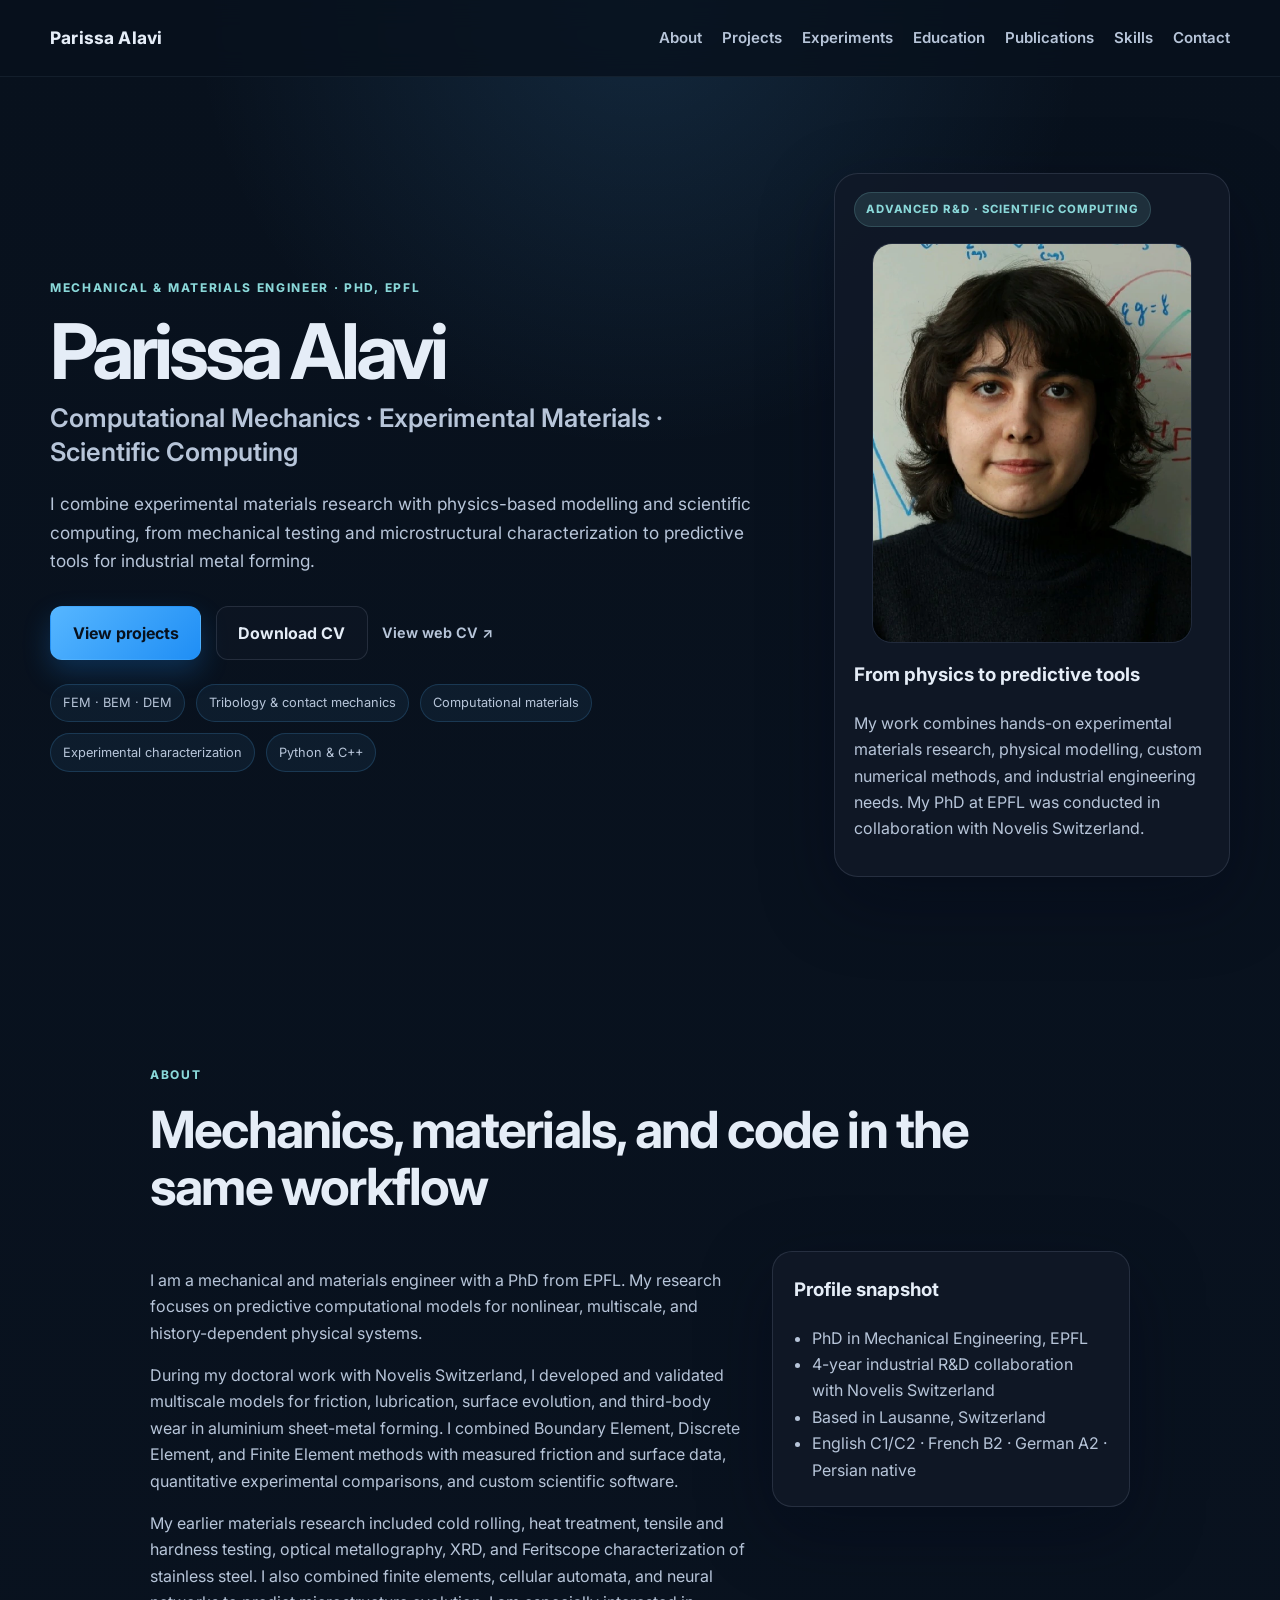
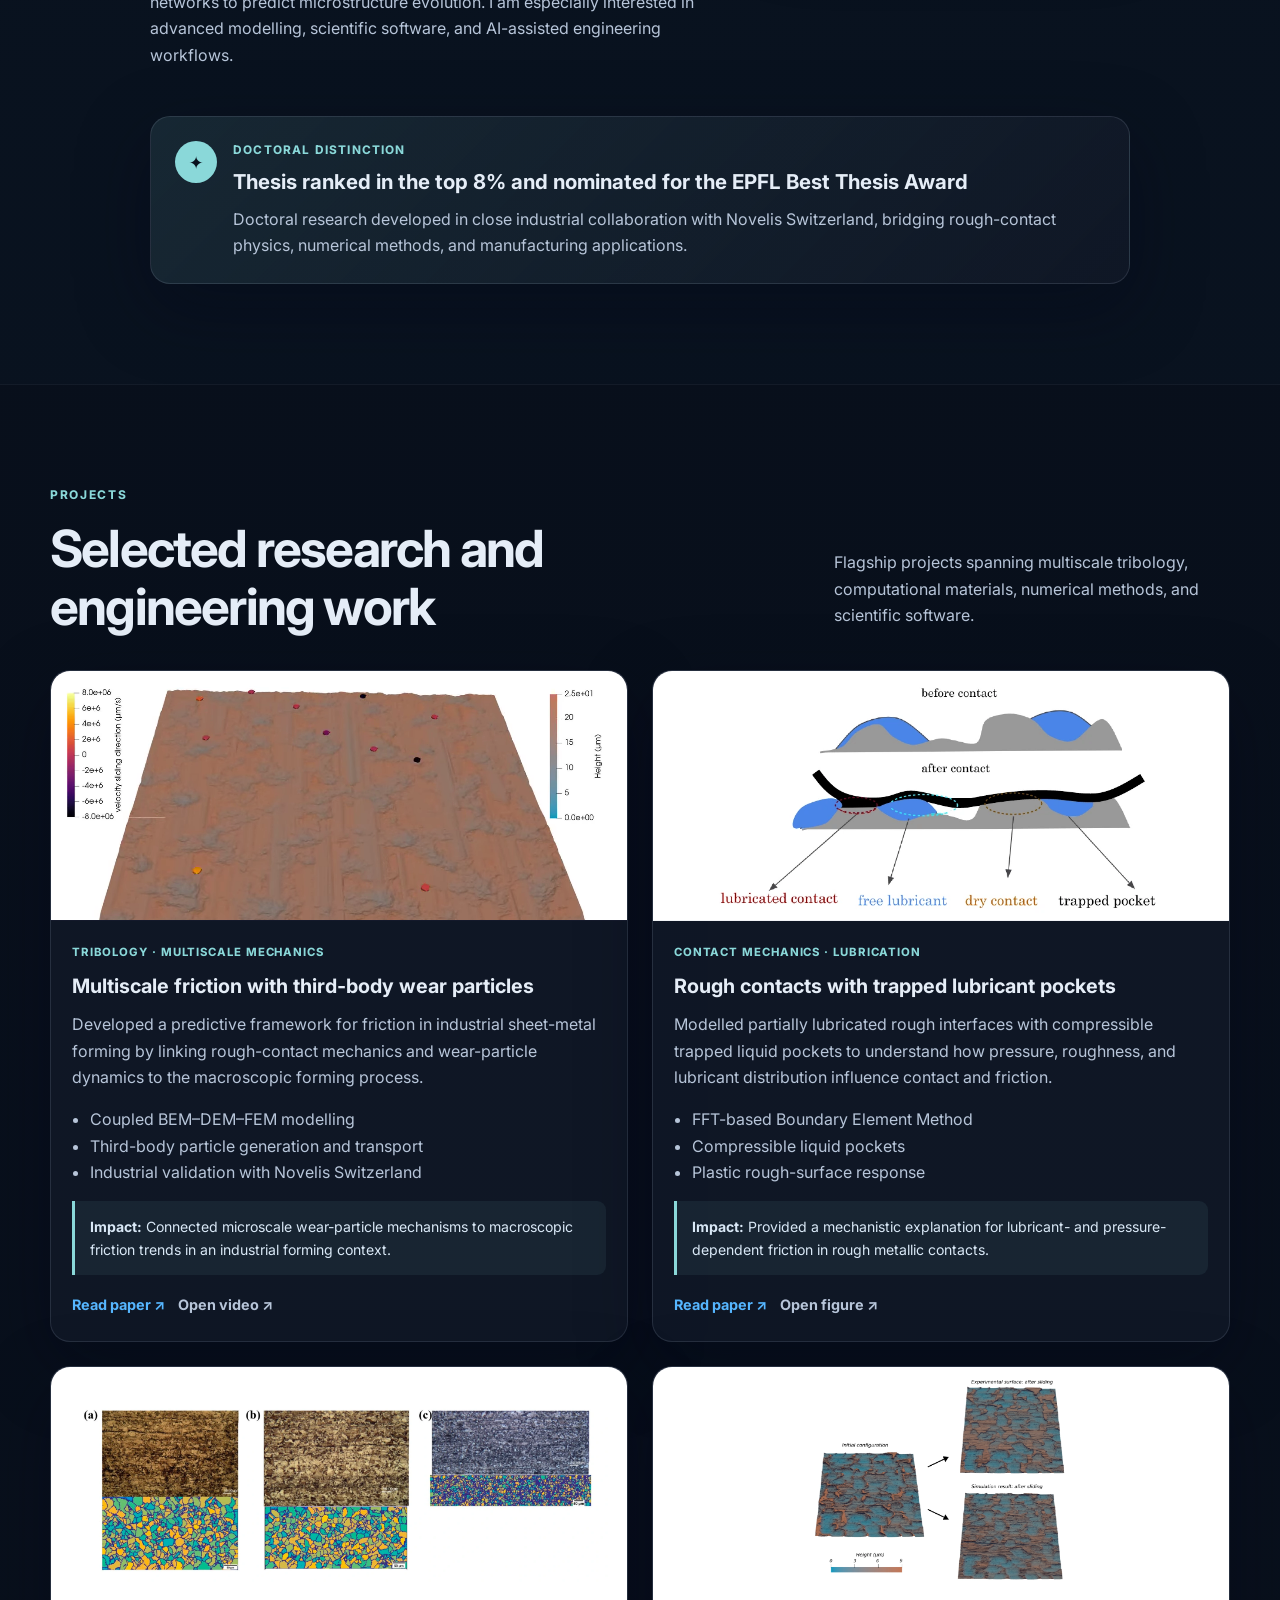
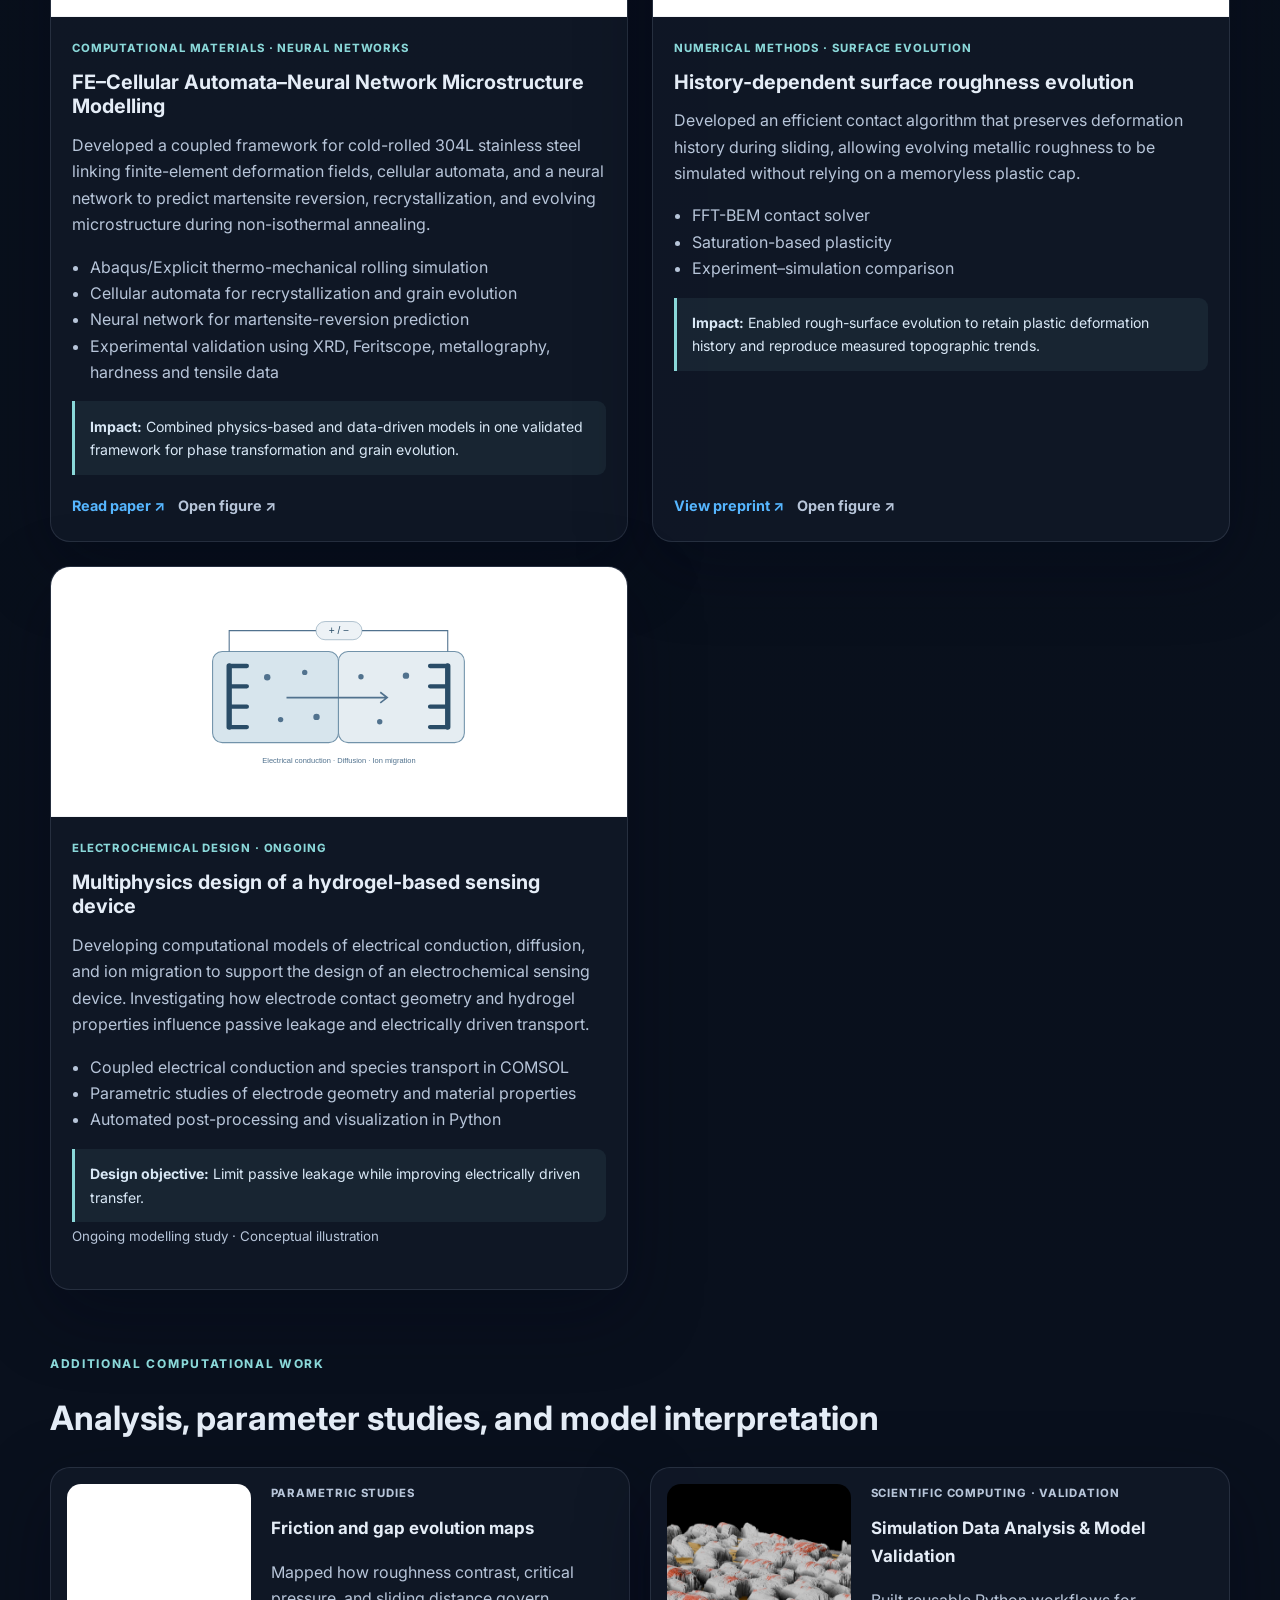
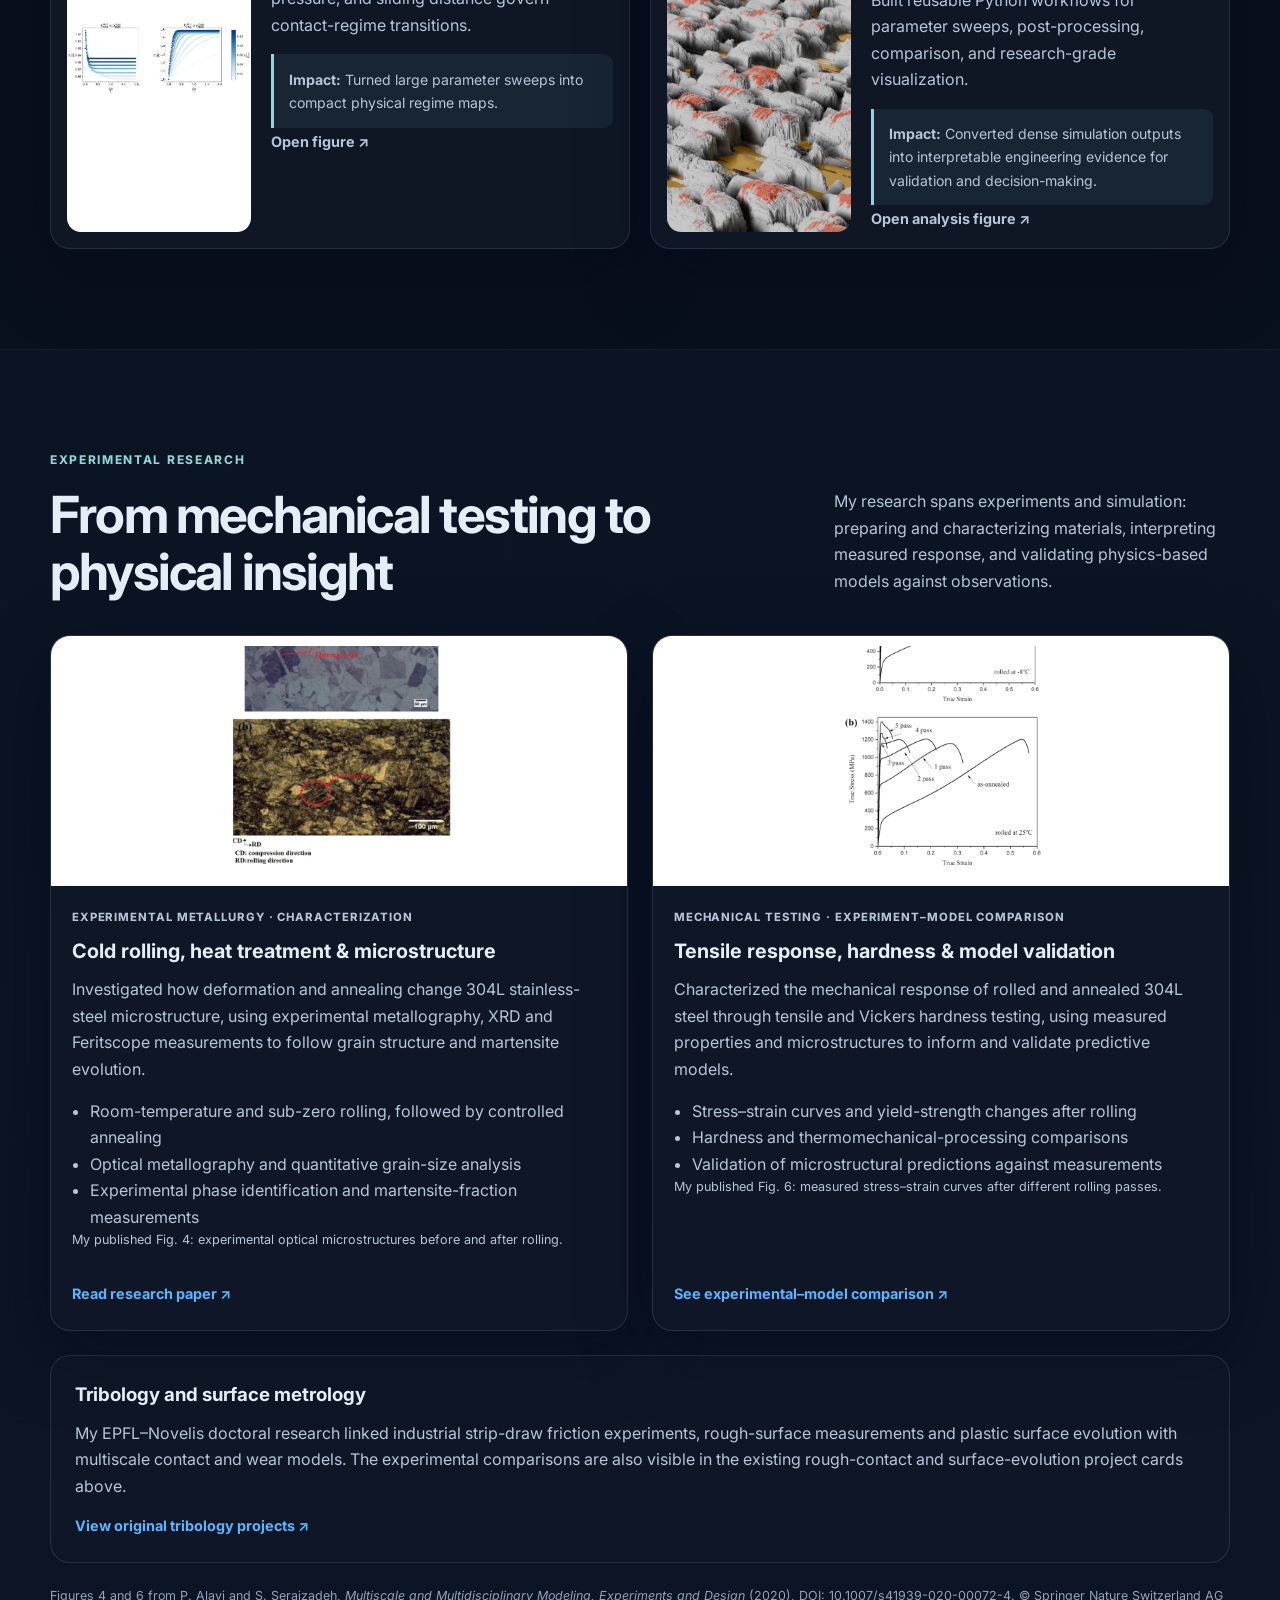
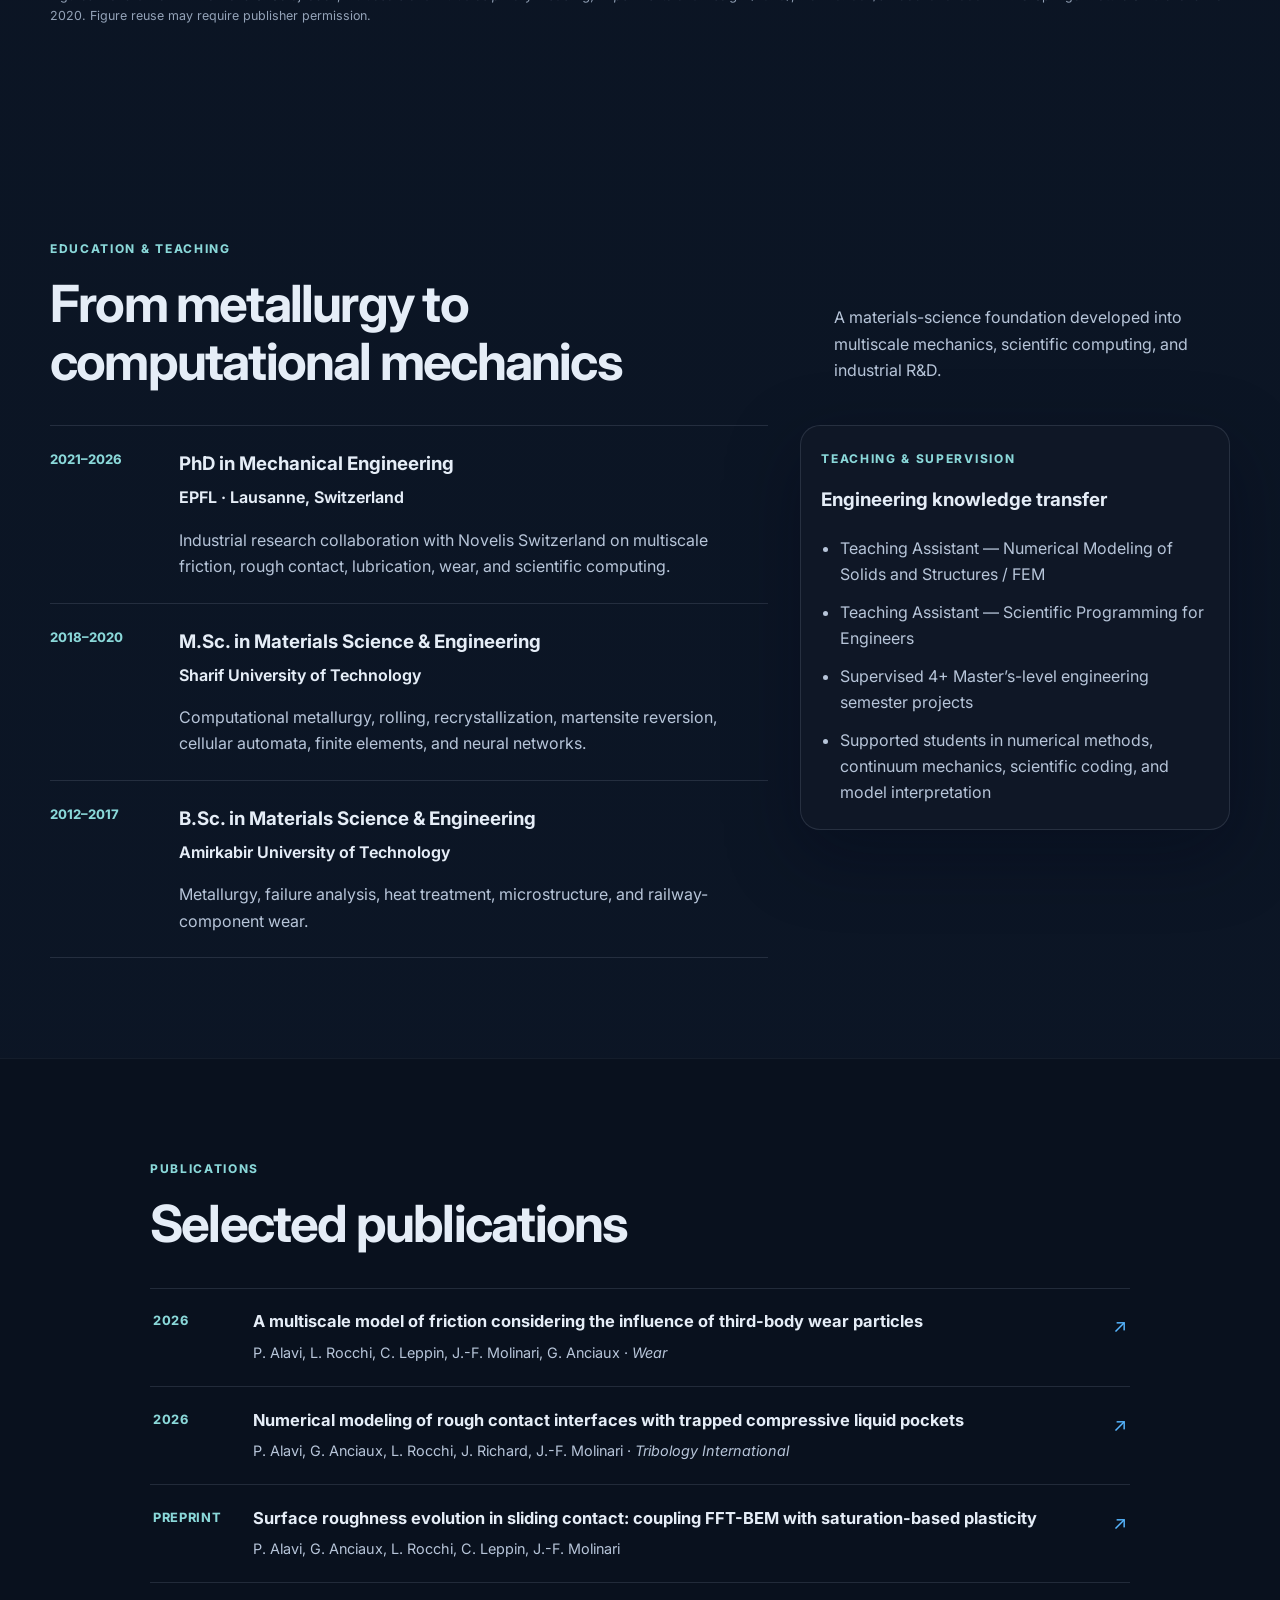
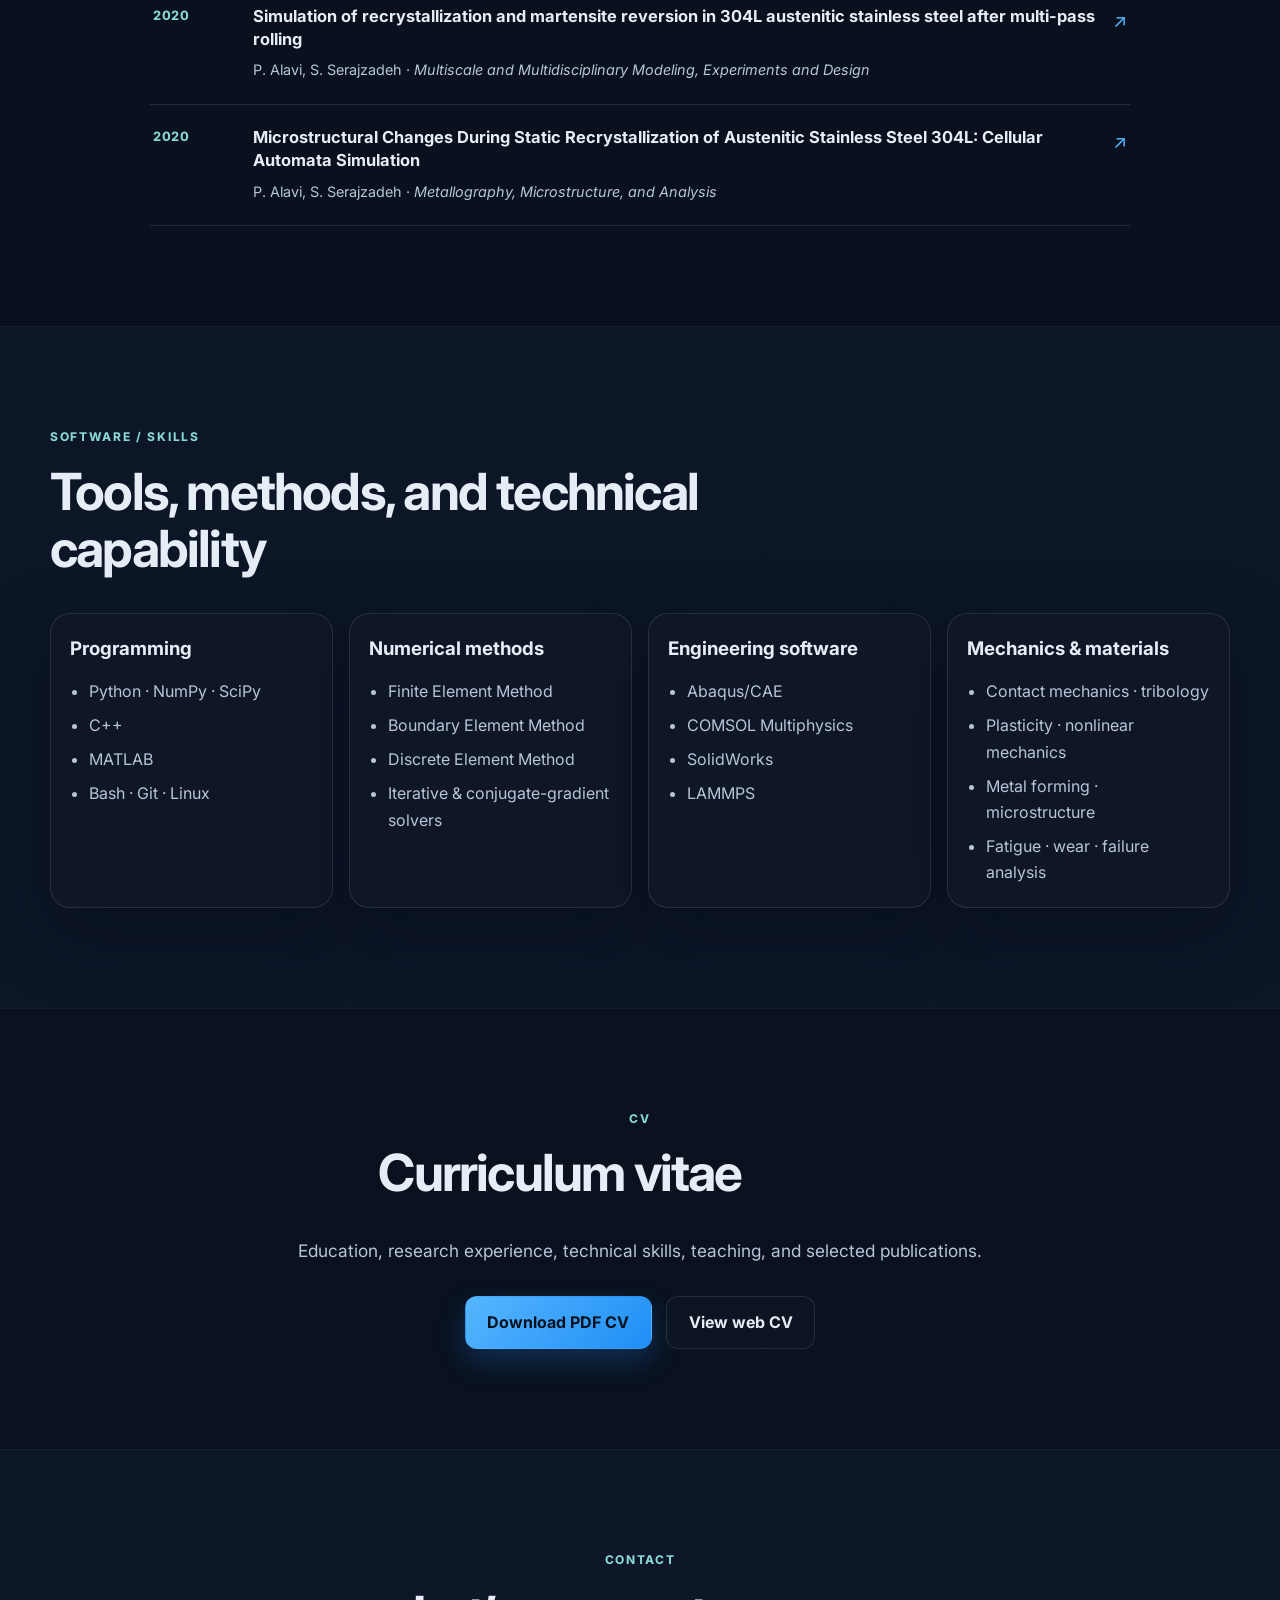
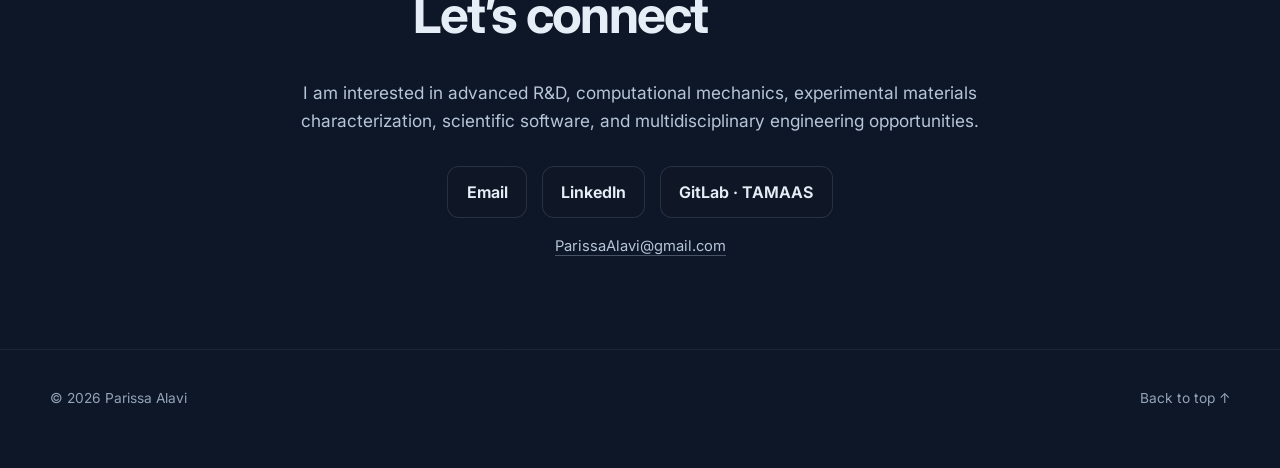
==== commit 883cad33: "add experiments" ====
--- a/index.html
+++ b/index.html
@@ -99,10 +99,10 @@
           <div class="hero-copy">
             <p class="eyebrow">Mechanical & Materials Engineer · PhD, EPFL</p>
             <h1>Parissa Alavi</h1>
-            <h2>Computational Mechanics · Experimental Materials Research · Scientific Computing</h2>
+            <h2>Computational Mechanics · Experimental Materials · Scientific Computing</h2>
             <p class="lead">
-              I develop physics-based simulation tools that connect mechanics, materials, experiments,
-              and data, from microstructure evolution to industrial metal-forming processes.
+              I combine experimental materials research with physics-based modelling and scientific computing,
+              from mechanical testing and microstructural characterization to predictive tools for industrial metal forming.
             </p>
 
             <div class="cta-group">
@@ -115,6 +115,7 @@
               <li>FEM · BEM · DEM</li>
               <li>Tribology & contact mechanics</li>
               <li>Computational materials</li>
+              <li>Experimental characterization</li>
               <li>Python & C++</li>
             </ul>
           </div>
@@ -133,7 +134,7 @@
             <div class="card-content">
               <h3>From physics to predictive tools</h3>
               <p>
-                My work connects physical modelling, custom numerical methods, experiments,
+                My work combines hands-on experimental materials research, physical modelling, custom numerical methods,
                 and industrial engineering needs. My PhD at EPFL was conducted in collaboration
                 with Novelis Switzerland.
               </p>
@@ -159,11 +160,13 @@
                 During my doctoral work with Novelis Switzerland, I developed and validated multiscale
                 models for friction, lubrication, surface evolution, and third-body wear in aluminium
                 sheet-metal forming. I combined Boundary Element, Discrete Element, and Finite Element
-                methods with experimental surface data and custom scientific software.
+                methods with measured friction and surface data, quantitative experimental comparisons,
+                and custom scientific software.
               </p>
               <p>
-                My earlier materials research combined hands-on tensile testing, heat treatment, and microstructural characterization
-                with finite elements, cellular automata, and neural networks to predict microstructure evolution in stainless steel. I am especially
+                My earlier materials research included cold rolling, heat treatment, tensile and hardness testing,
+                optical metallography, XRD, and Feritscope characterization of stainless steel.
+                I also combined finite elements, cellular automata, and neural networks to predict microstructure evolution. I am especially
                 interested in advanced modelling, scientific software, and AI-assisted engineering workflows.
               </p>
             </div>
@@ -410,57 +413,54 @@
         </div>
       </section>
 
-
-      <section id="experimental" class="section experimental-section">
+      <!-- Added section: original projects, imagery, and structure above remain intact. -->
+      <section id="experimental" class="section">
         <div class="container">
           <div class="section-heading section-heading-wide">
             <div>
               <p class="eyebrow">Experimental research</p>
-              <h2>From measurements to physical understanding</h2>
-            </div>
-            <p>Experimental materials research is a substantive part of my background—not simply a final validation step for simulations.</p>
-          </div>
-          <div class="experimental-grid">
-            <article class="experimental-card">
-              <p class="project-tag">Tribology · EPFL / Novelis</p>
-              <h3>Friction testing and surface characterization</h3>
-              <p>Interpreted industrial strip-draw tribology results and measured surface topographies to examine how normal pressure, lubrication, and roughness evolution affect aluminium sheet-forming friction.</p>
-              <ul>
-                <li>Analysis of friction measurements and test conditions</li>
-                <li>Comparison of surface topography before and after sliding</li>
-                <li>Experiment–simulation comparison and parameter calibration</li>
-              </ul>
-              <p class="experimental-note">Role: experimental-data analysis and physical interpretation in an industrial research collaboration.</p>
-              <a class="project-link" href="assets/comparision_exp_surf.pdf" target="_blank" rel="noopener noreferrer">View surface comparison <span aria-hidden="true">↗</span></a>
-            </article>
-            <article class="experimental-card">
-              <p class="project-tag">Materials characterization · 304L stainless steel</p>
-              <h3>Mechanical testing and microstructure</h3>
-              <p>Performed tensile testing, heat treatments, and materials characterization during research on deformation, recrystallization, and phase evolution in stainless steel.</p>
-              <ul>
-                <li>Tensile testing and heat-treatment experiments</li>
-                <li>Metallography, hardness and microstructure analysis</li>
-                <li>Characterization results including XRD and Feritscope data</li>
-              </ul>
-              <p class="experimental-note">Role: hands-on experimental work and interpretation alongside computational modelling.</p>
-              <div class="experimental-figures" aria-label="Published experimental figures from Alavi and Serajzadeh (2020)">
-                <figure>
-                  <img src="assets/stainless_micrographs_fig4.webp" alt="Optical micrographs of annealed and five-pass cold-rolled 304L stainless steel, Figure 4 from Alavi and Serajzadeh 2020" loading="lazy" />
-                  <figcaption>Experimental metallography: annealed versus cold-rolled microstructure (Fig. 4).</figcaption>
-                </figure>
-                <figure>
-                  <img src="assets/stainless_tensile_fig6.webp" alt="Measured tensile stress-strain curves for 304L steel after different cold-rolling passes and temperatures, Figure 6 from Alavi and Serajzadeh 2020" loading="lazy" />
-                  <figcaption>Experimental stress–strain curves after different rolling passes (Fig. 6).</figcaption>
-                </figure>
-                <figure>
-                  <img src="assets/stainless_microstructure_validation_fig16.webp" alt="Measured optical microstructures compared with predicted recrystallized microstructures, Figure 16 from Alavi and Serajzadeh 2020" loading="lazy" />
-                  <figcaption>Experimental microstructures compared with simulations (Fig. 16).</figcaption>
-                </figure>
-              </div>
-              <p class="experimental-source">Figures reproduced from P. Alavi &amp; S. Serajzadeh, <em>Multiscale and Multidisciplinary Modeling, Experiments and Design</em> (2020), <a href="https://doi.org/10.1007/s41939-020-00072-4" target="_blank" rel="noopener noreferrer">published paper</a>. © Springer Nature Switzerland AG 2020.</p>
-              <a class="project-link" href="assets/microstructure_modeling.webp" target="_blank" rel="noopener noreferrer">View existing microstructure comparison <span aria-hidden="true">↗</span></a>
-            </article>
-          </div>
+              <h2>From mechanical testing to physical insight</h2>
+            </div>
+            <p>My research spans experiments and simulation: preparing and characterizing materials, interpreting measured response, and validating physics-based models against observations.</p>
+          </div>
+          <div class="project-grid experimental-showcase">
+            <article class="project-card">
+              <div class="project-figure figure-light"><img src="assets/stainless_micrographs_fig4.webp" loading="lazy" alt="My published optical micrographs of annealed and multi-pass rolled 304L stainless steel (Fig. 4)" /></div>
+              <div class="project-body">
+                <p class="project-tag">Experimental metallurgy · Characterization</p>
+                <h3>Cold rolling, heat treatment &amp; microstructure</h3>
+                <p>Investigated how deformation and annealing change 304L stainless-steel microstructure, using experimental metallography, XRD and Feritscope measurements to follow grain structure and martensite evolution.</p>
+                <ul>
+                  <li>Room-temperature and sub-zero rolling, followed by controlled annealing</li>
+                  <li>Optical metallography and quantitative grain-size analysis</li>
+                  <li>Experimental phase identification and martensite-fraction measurements</li>
+                </ul>
+                <p class="experimental-caption">My published Fig. 4: experimental optical microstructures before and after rolling.</p>
+                <div class="project-actions"><a class="project-link" href="https://doi.org/10.1007/s41939-020-00072-4" target="_blank" rel="noopener noreferrer">Read research paper <span aria-hidden="true">↗</span></a></div>
+              </div>
+            </article>
+            <article class="project-card">
+              <div class="project-figure figure-light"><img src="assets/stainless_tensile_fig6.webp" loading="lazy" alt="My published experimental tensile stress-strain curves for rolled stainless steel at two deformation temperatures (Fig. 6)" /></div>
+              <div class="project-body">
+                <p class="project-tag">Mechanical testing · Experiment–model comparison</p>
+                <h3>Tensile response, hardness &amp; model validation</h3>
+                <p>Characterized the mechanical response of rolled and annealed 304L steel through tensile and Vickers hardness testing, using measured properties and microstructures to inform and validate predictive models.</p>
+                <ul>
+                  <li>Stress–strain curves and yield-strength changes after rolling</li>
+                  <li>Hardness and thermomechanical-processing comparisons</li>
+                  <li>Validation of microstructural predictions against measurements</li>
+                </ul>
+                <p class="experimental-caption">My published Fig. 6: measured stress–strain curves after different rolling passes.</p>
+                <div class="project-actions"><a class="project-link" href="assets/stainless_microstructure_validation_fig16.webp" target="_blank" rel="noopener noreferrer">See experimental–model comparison <span aria-hidden="true">↗</span></a></div>
+              </div>
+            </article>
+          </div>
+          <div class="experimental-bridge">
+            <h3>Tribology and surface metrology</h3>
+            <p>My EPFL–Novelis doctoral research linked industrial strip-draw friction experiments, rough-surface measurements and plastic surface evolution with multiscale contact and wear models. The experimental comparisons are also visible in the existing rough-contact and surface-evolution project cards above.</p>
+            <a class="project-link" href="#projects">View original tribology projects <span aria-hidden="true">↗</span></a>
+          </div>
+          <p class="experimental-source">Figures 4 and 6 from P. Alavi and S. Serajzadeh, <em>Multiscale and Multidisciplinary Modeling, Experiments and Design</em> (2020), DOI: 10.1007/s41939-020-00072-4. © Springer Nature Switzerland AG 2020. Figure reuse may require publisher permission.</p>
         </div>
       </section>
 
@@ -622,7 +622,6 @@
                 <li>Plasticity · nonlinear mechanics</li>
                 <li>Metal forming · microstructure</li>
                 <li>Fatigue · wear · failure analysis</li>
-                <li>Mechanical testing · surface characterization</li>
               </ul>
             </article>
           </div>
@@ -652,7 +651,7 @@
             <h2>Let’s connect</h2>
           </div>
           <p class="lead centered-lead">
-            I am interested in advanced R&D, computational mechanics, materials modelling,
+            I am interested in advanced R&D, computational mechanics, experimental materials characterization,
             scientific software, and multidisciplinary engineering opportunities.
           </p>
           <div class="contact-links">
--- a/styles.css
+++ b/styles.css
@@ -623,16 +623,6 @@
   margin-top: 0.8rem;
 }
 
-/* Experimental work: intentionally distinct from software project cards */
-.experimental-section { background: rgba(8, 14, 25, 0.32); }
-.experimental-grid { display: grid; grid-template-columns: repeat(2, minmax(0, 1fr)); gap: 1.5rem; }
-.experimental-card { padding: 1.7rem; border-radius: var(--radius); border: 1px solid var(--card-border); background: var(--card); box-shadow: var(--shadow); }
-.experimental-card h3 { font-size: 1.35rem; line-height: 1.28; margin: 0 0 0.75rem; }
-.experimental-card p, .experimental-card li { color: var(--muted); }
-.experimental-card ul { margin: 1rem 0; padding-left: 1.2rem; }
-.experimental-note { font-size: 0.87rem; font-style: italic; margin: 0.8rem 0 1.1rem; }
-@media (max-width: 800px) { .experimental-grid { grid-template-columns: 1fr; } }
-
 .experience-grid {
   display: grid;
   grid-template-columns: minmax(0, 1.25fr) minmax(300px, 0.75fr);
@@ -984,13 +974,11 @@
   border-color: var(--text);
 }
 
-/* Published user-authored experimental figures */
-.experimental-figures {display:grid;grid-template-columns:repeat(2,minmax(0,1fr));gap:1rem;margin:1.2rem 0;}
-.experimental-figures figure {margin:0;background:#fff;border-radius:12px;overflow:hidden;}
-.experimental-figures figure:last-child {grid-column:1/-1;}
-.experimental-figures img {width:100%;height:190px;object-fit:contain;display:block;padding:8px;}
-.experimental-figures figure:last-child img {height:220px;}
-.experimental-figures figcaption {font-size:.8rem;color:#273849;padding:8px 12px 12px;line-height:1.35;}
-.experimental-source {font-size:.77rem;color:var(--muted);line-height:1.5;}
-.experimental-source a {color:var(--primary);text-decoration:underline;}
-@media (max-width:680px) {.experimental-figures{grid-template-columns:1fr}.experimental-figures figure:last-child{grid-column:auto}}
+/* New experimental section; original style rules are preserved. */
+.experimental-showcase .project-figure {background:#fff;}
+.experimental-showcase .project-figure img {object-fit:contain;padding:10px;}
+.experimental-caption {font-size:.79rem;color:var(--muted);margin-top:1rem;}
+.experimental-bridge {margin-top:1.5rem;padding:1.5rem;background:var(--card);border:1px solid var(--card-border);border-radius:var(--radius);}
+.experimental-bridge h3 {margin:0 0 .6rem;}
+.experimental-bridge p {color:var(--muted);margin:0 0 .8rem;}
+.experimental-source {font-size:.78rem;color:var(--subtle);margin-top:1.4rem;}
